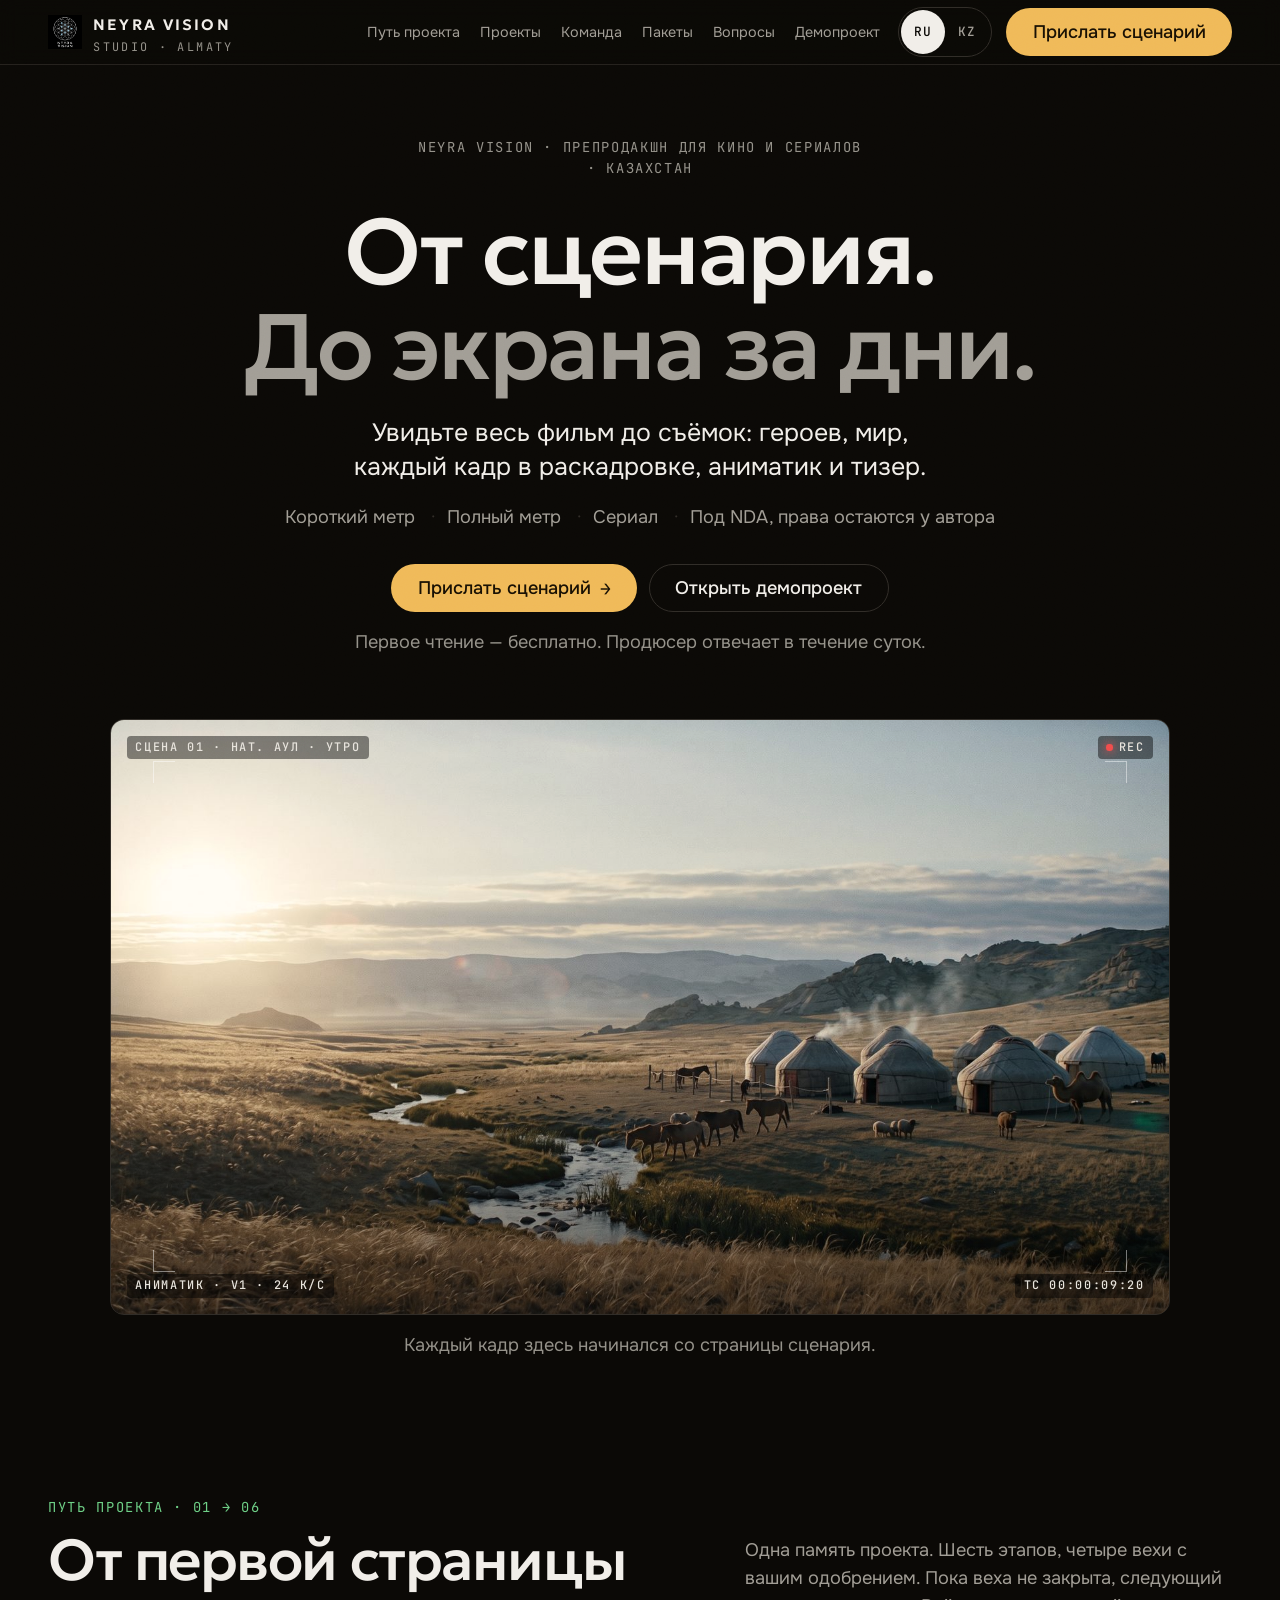
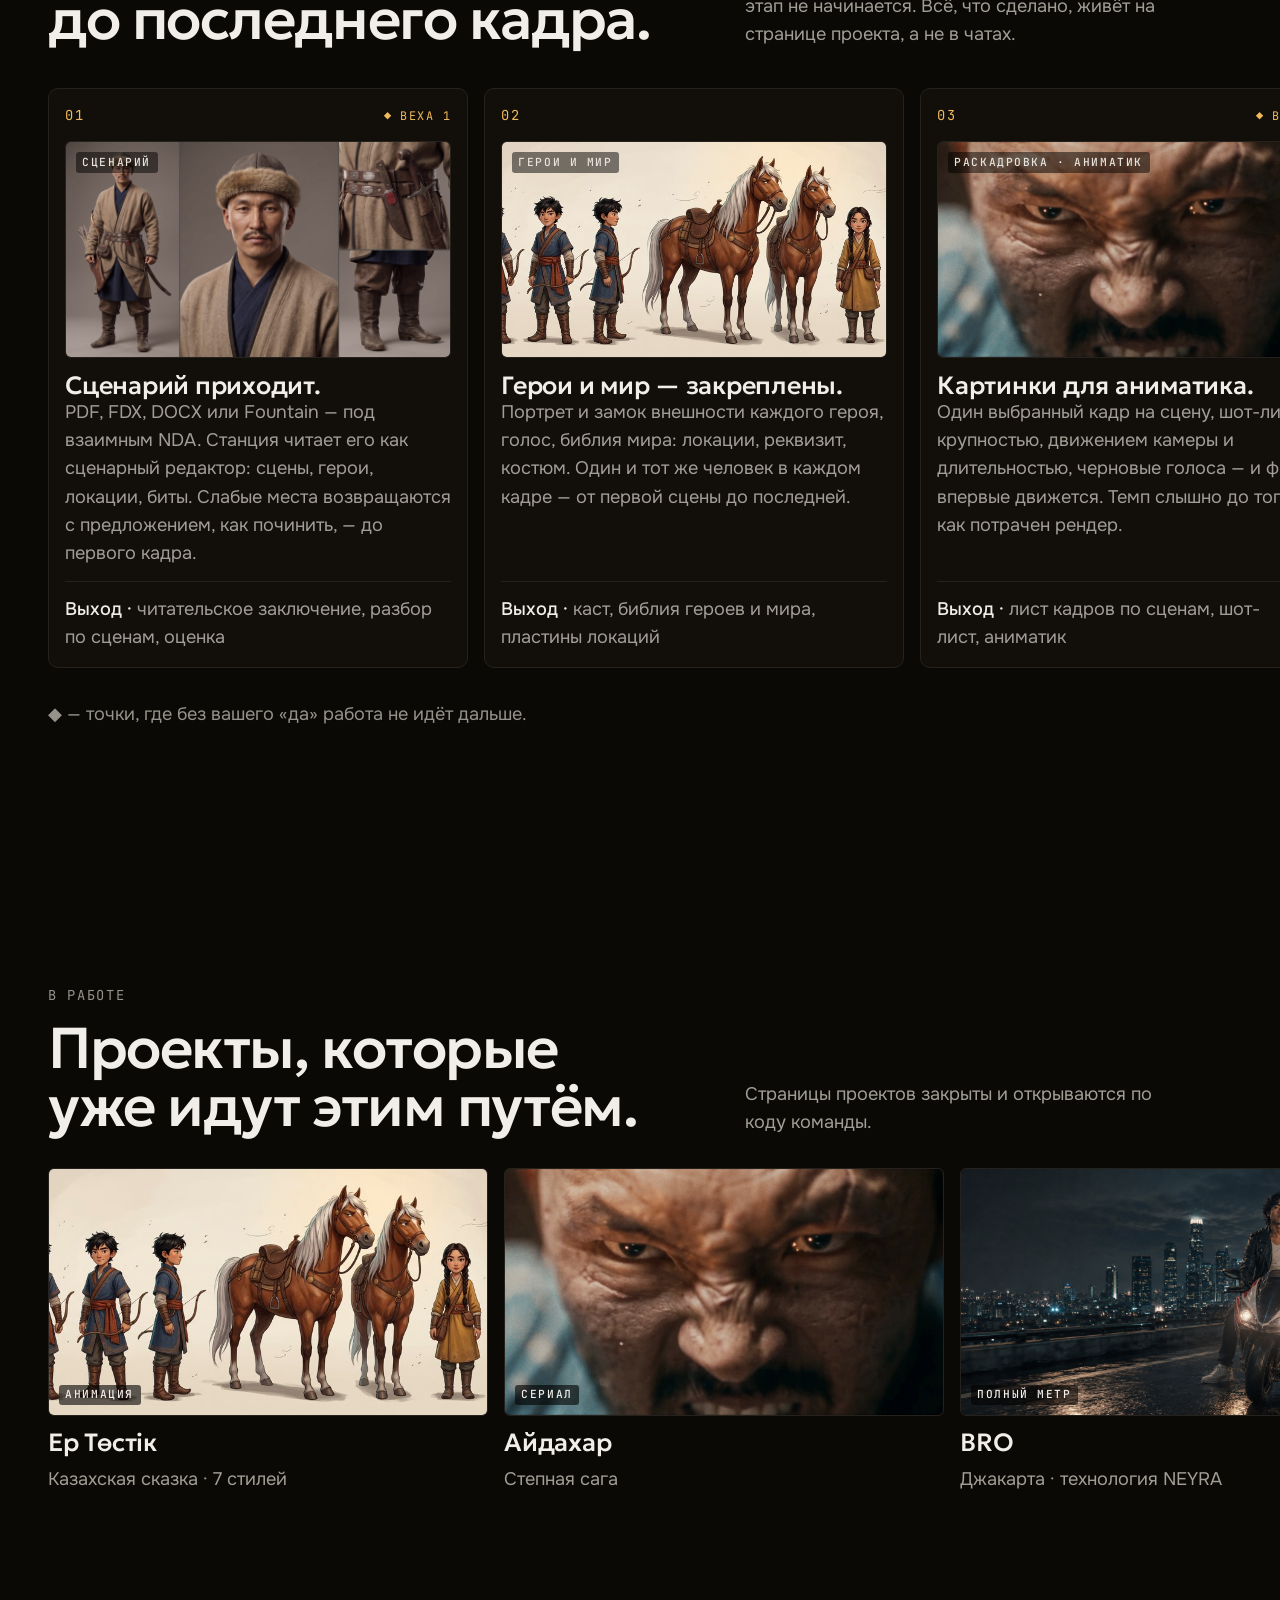
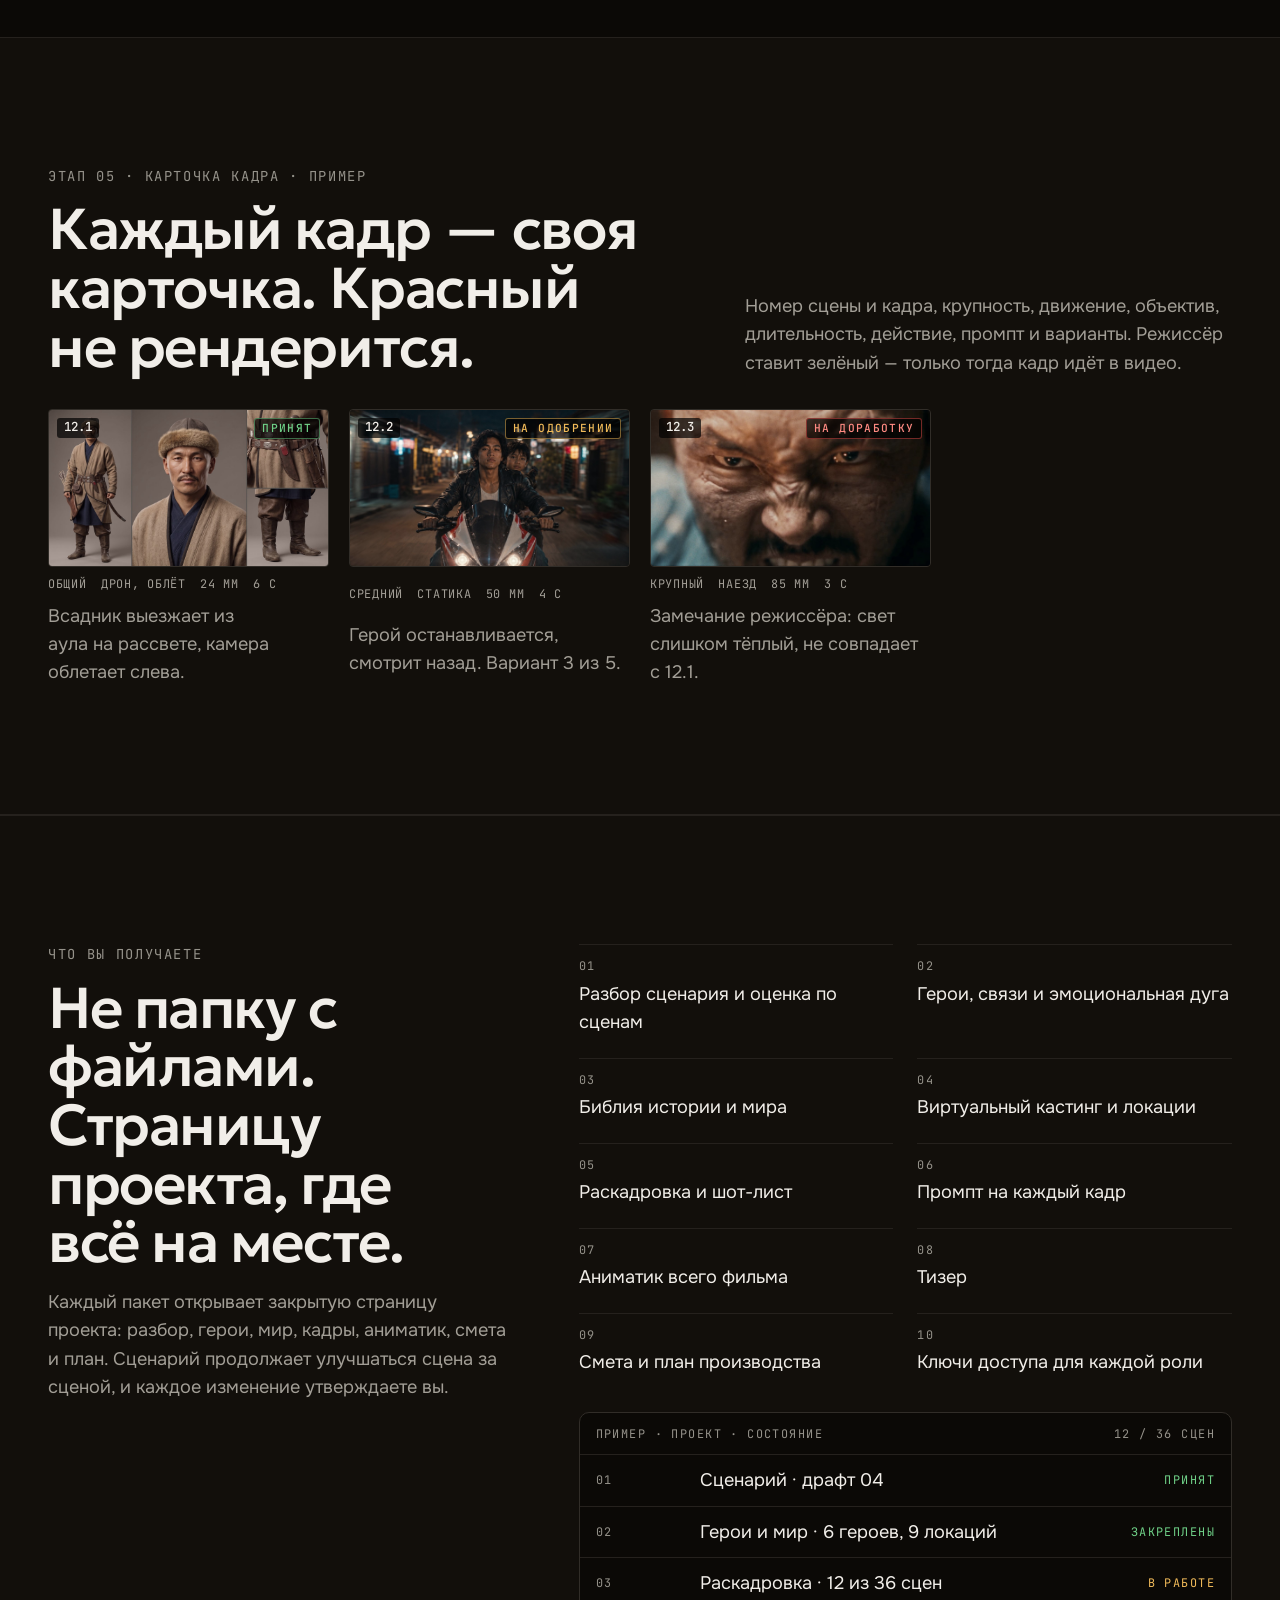
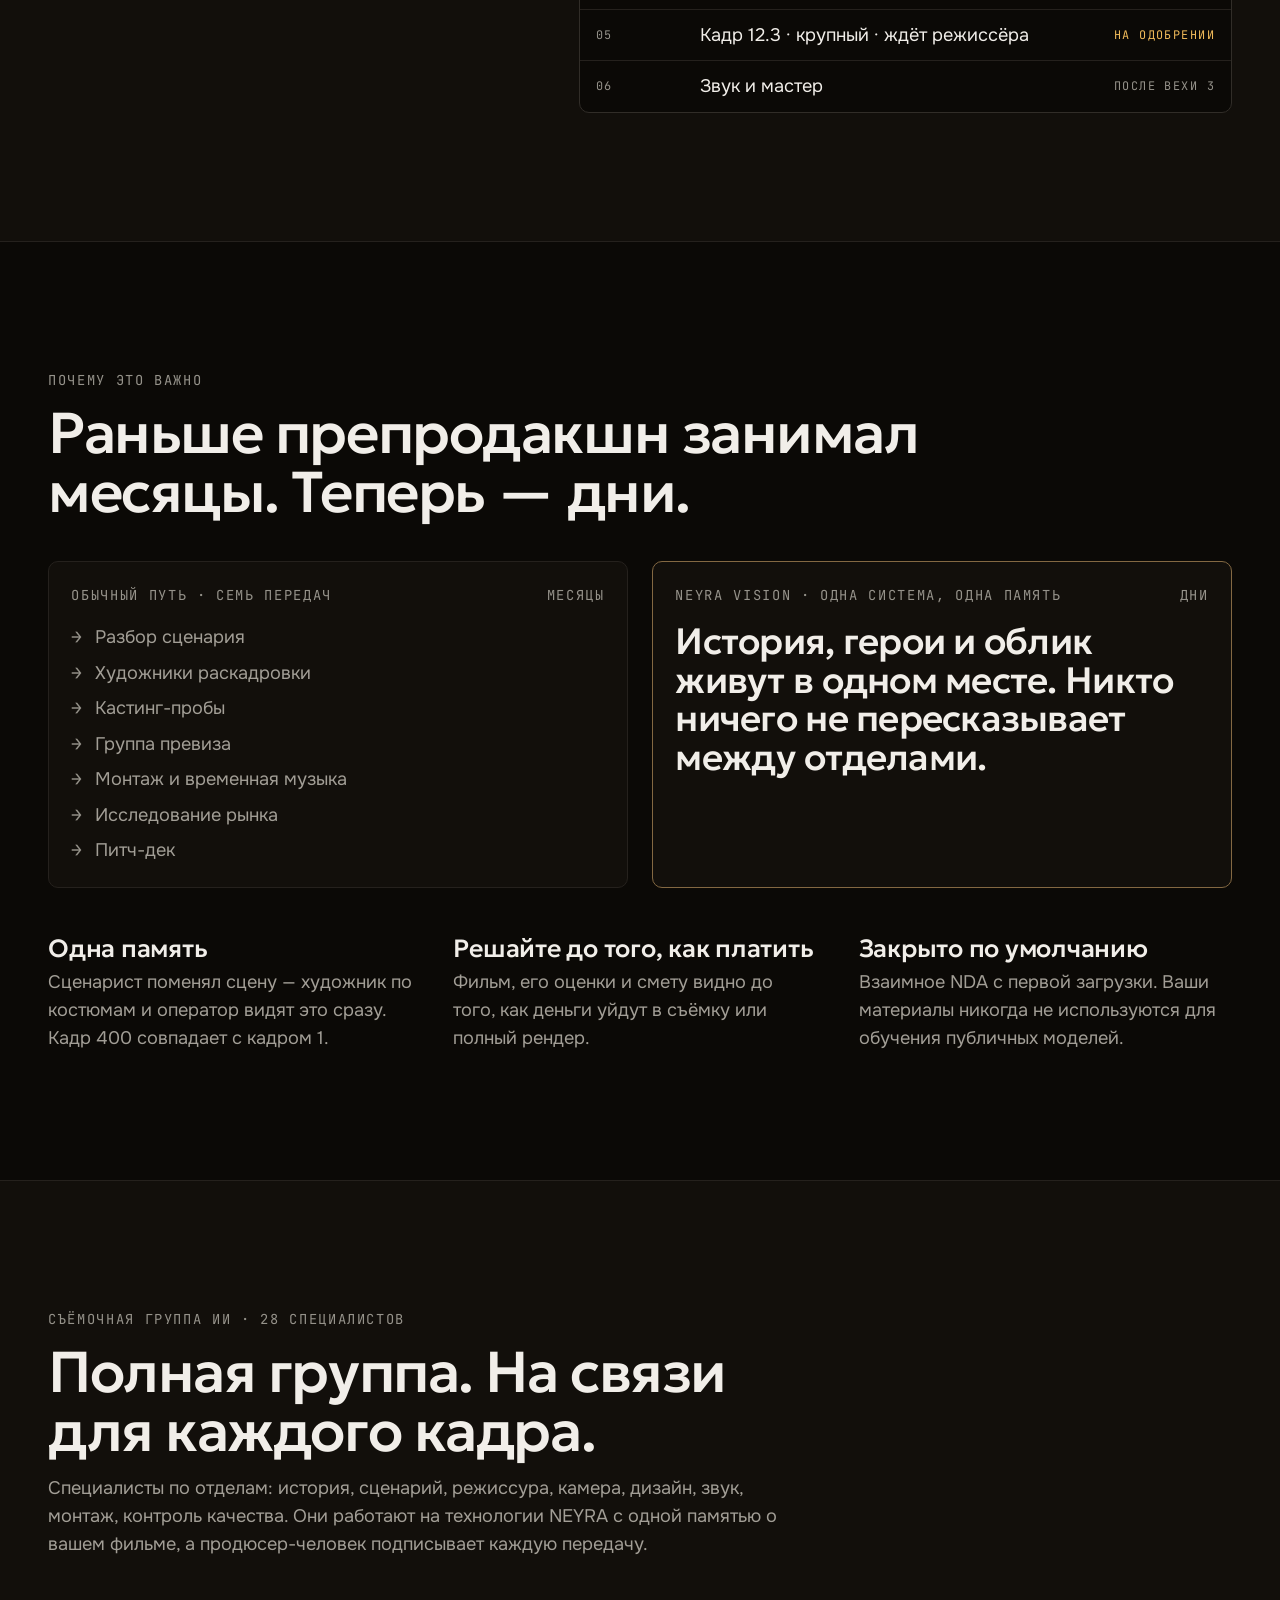
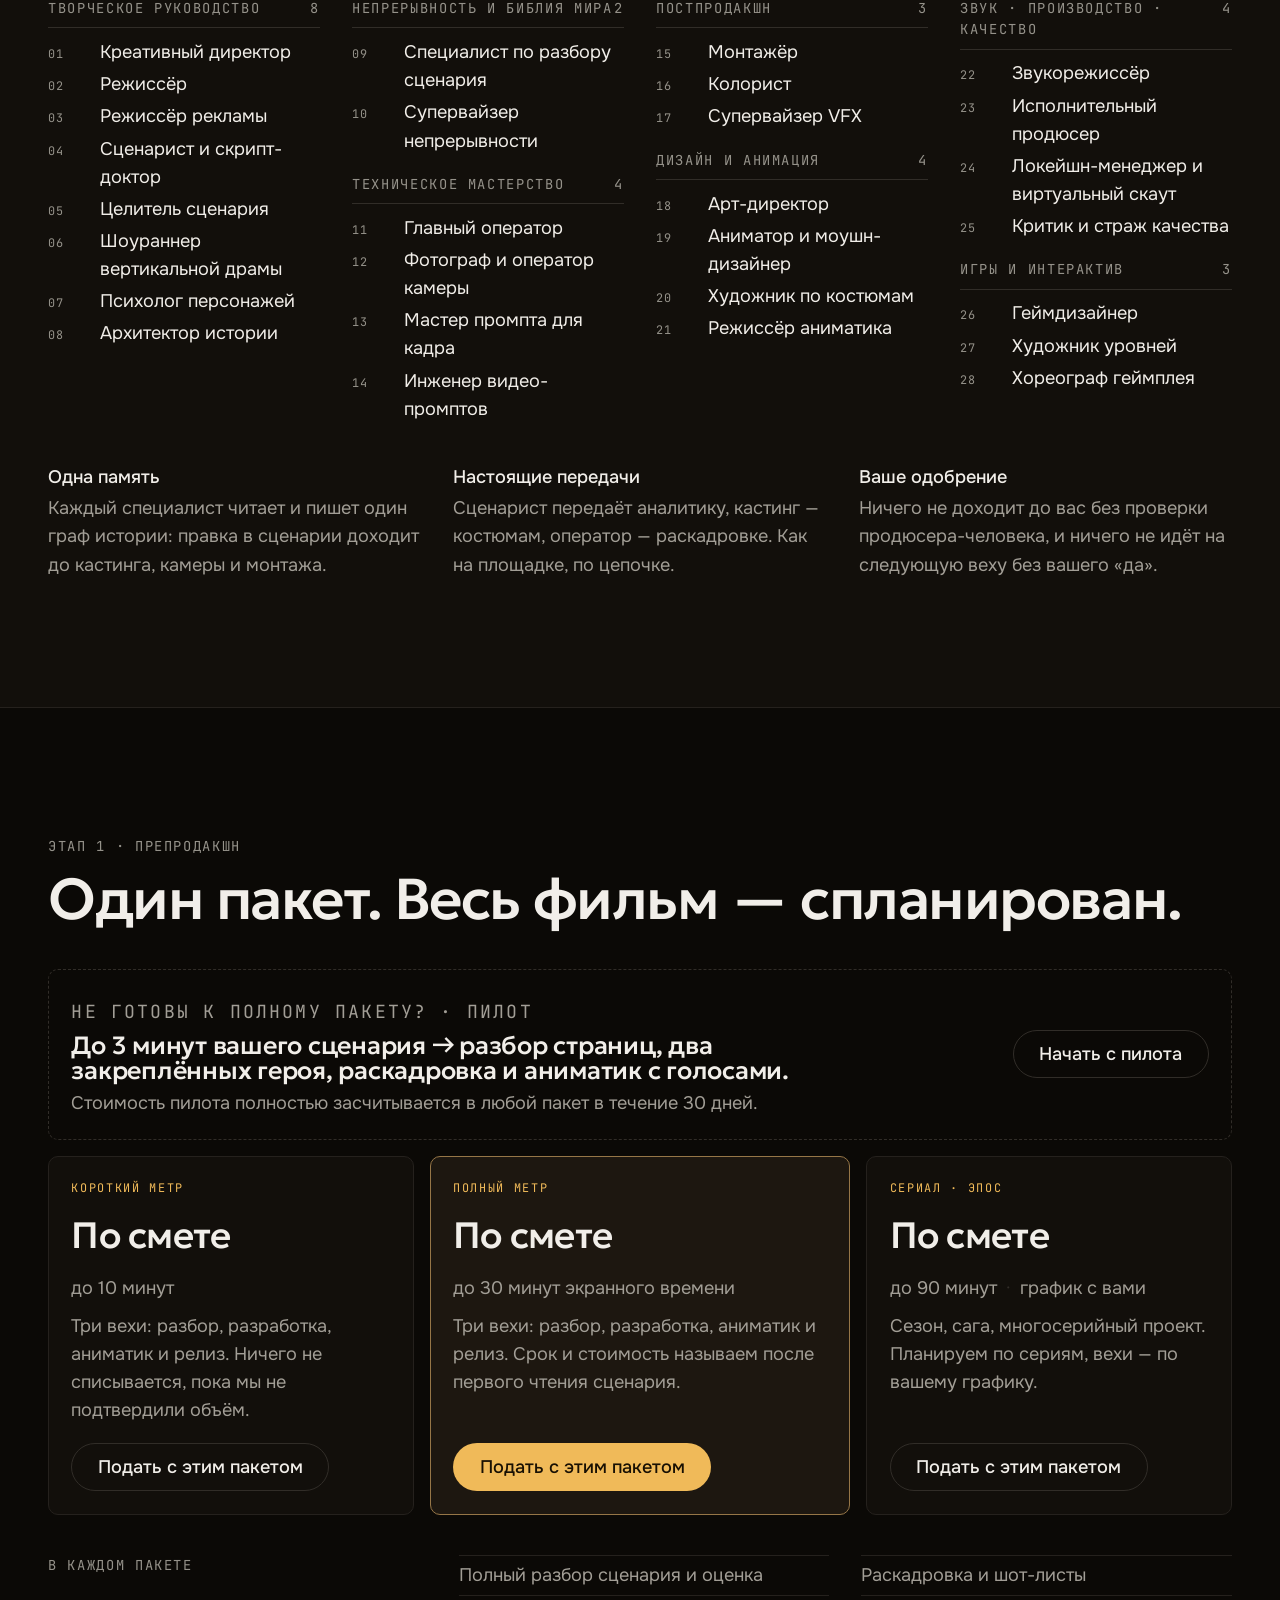
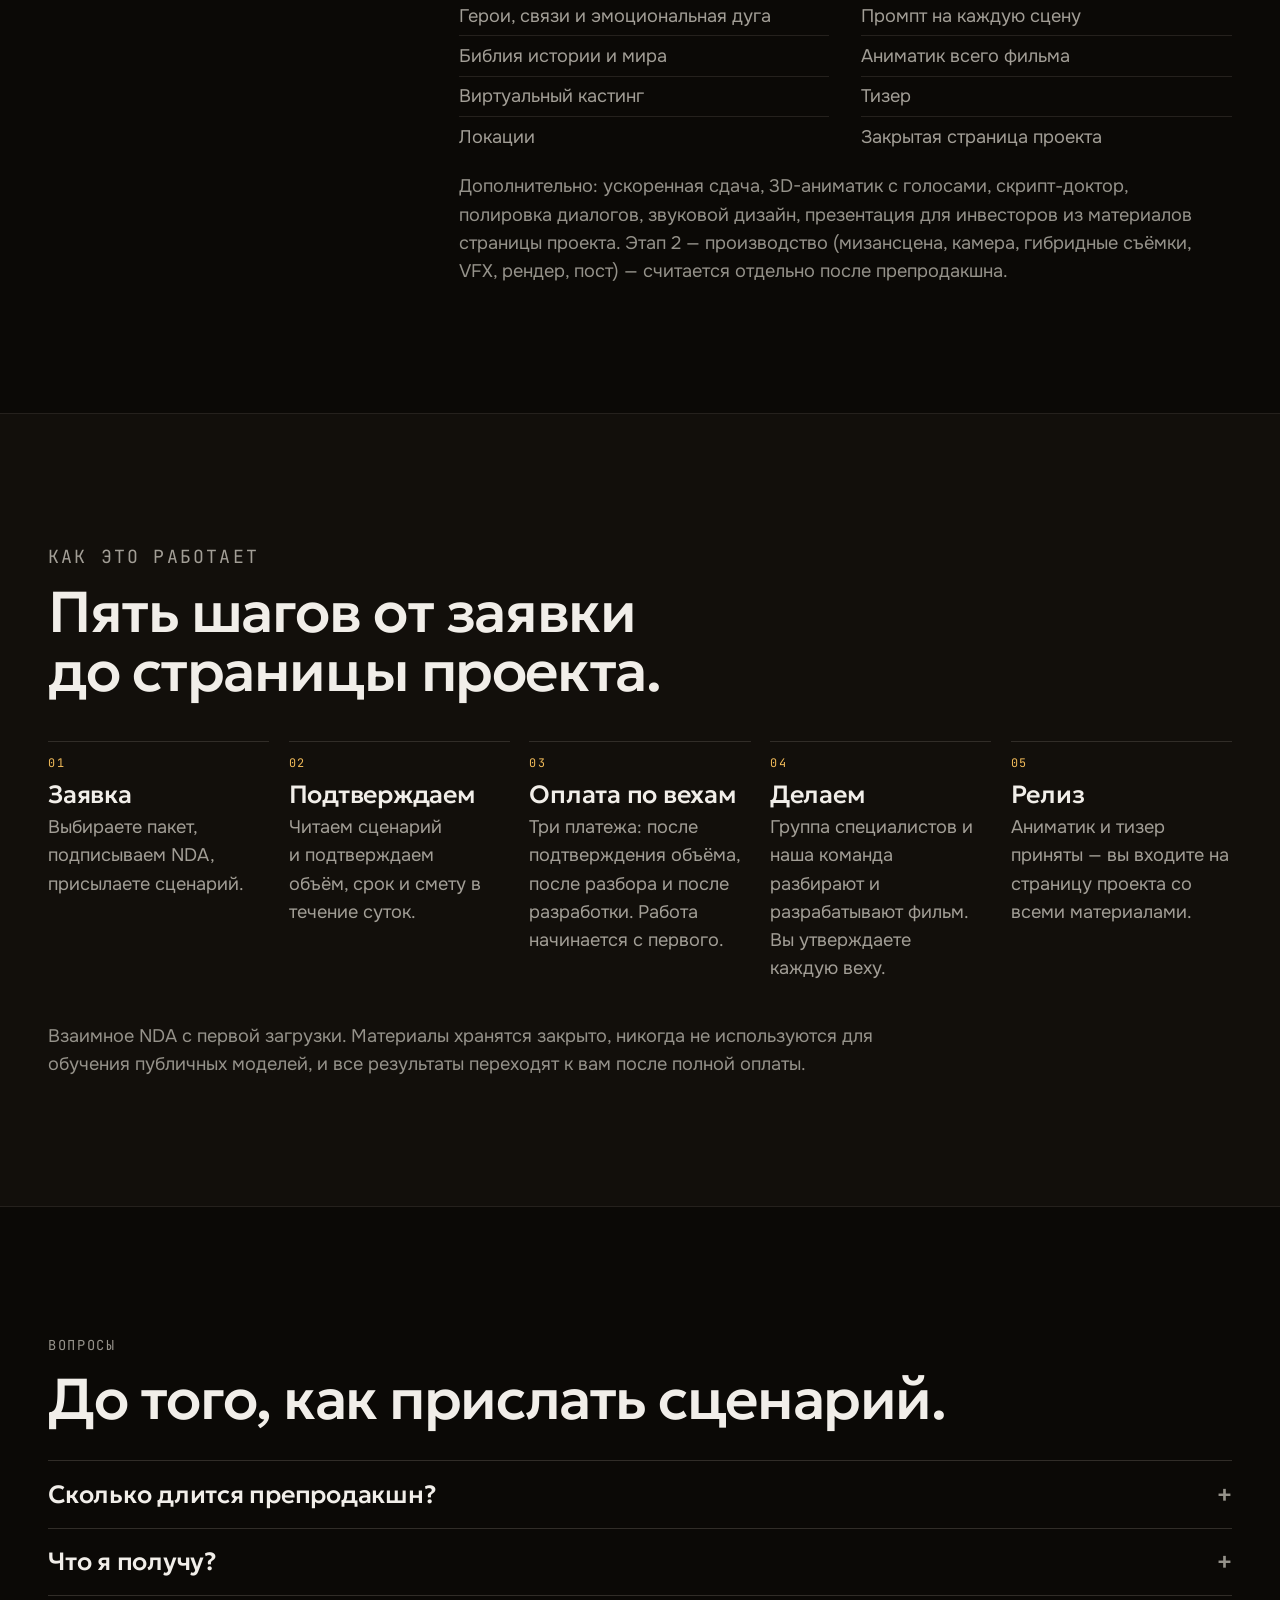
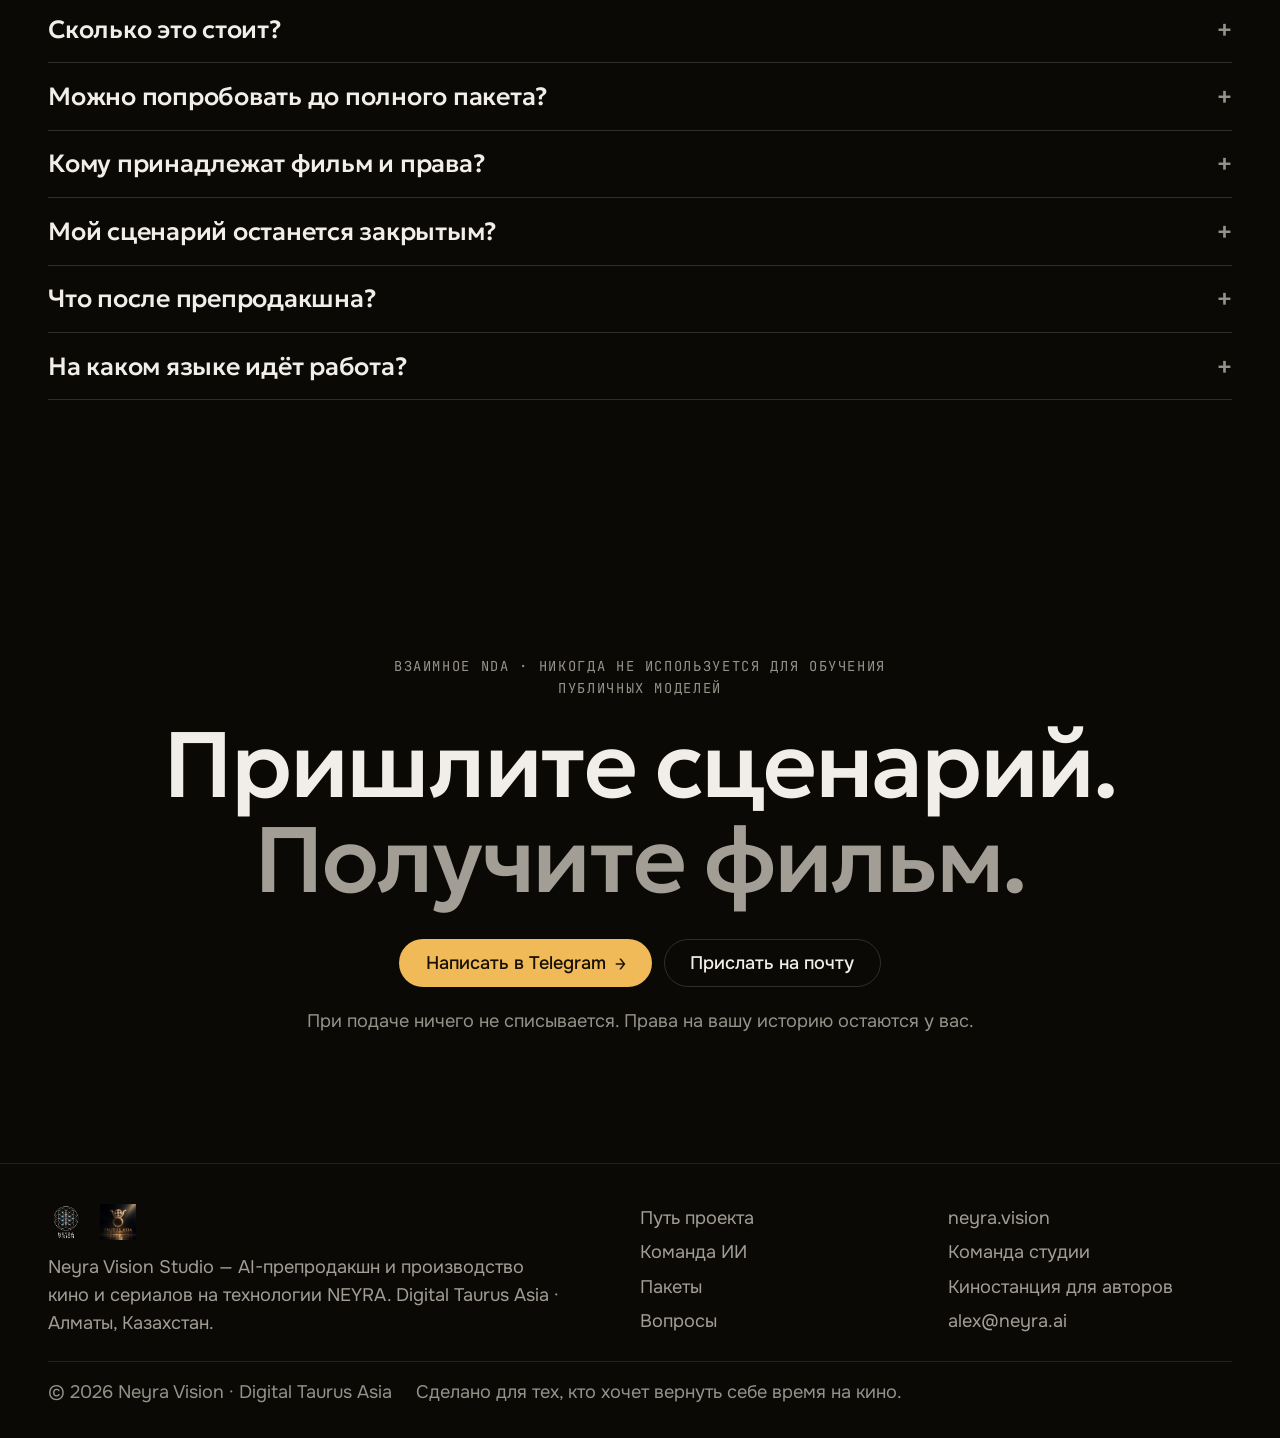
==== index.html @ 9024deea "02: правки по раунду 2 Codex (логотип ./, кегли), разбор «чат проекта → сайт» и дизайн страницы прое" ====
<!DOCTYPE html>
<html lang="ru" data-lang="ru">
<head>
<meta charset="utf-8">
<meta name="viewport" content="width=device-width, initial-scale=1">
<title>Neyra Vision Studio — от сценария до экрана за дни</title>
<meta name="description" content="Препродакшн для кино и сериалов в Казахстане: разбор сценария, герои и мир, раскадровка, аниматик, страница проекта для команды, каждый кадр отдельно. На русском и казахском. Права остаются у автора.">
<meta name="theme-color" content="#121110">
<meta property="og:title" content="Neyra Vision Studio — от сценария до экрана за дни">
<meta property="og:description" content="Увидьте весь фильм до съёмок: герои, мир, каждый кадр, аниматик и тизер. Казахстан · RU / KZ · права у автора.">
<meta property="og:image" content="https://studio.neyra.vision/assets/og.jpg">
<meta property="og:image:width" content="1200">
<meta property="og:image:height" content="630">
<meta property="og:type" content="website">
<link rel="icon" href="assets/favicon-64.png" sizes="64x64">
<link rel="preconnect" href="https://fonts.googleapis.com">
<link rel="preconnect" href="https://fonts.gstatic.com" crossorigin>
<link href="https://fonts.googleapis.com/css2?family=Geologica:wght@300;500;600&family=Onest:wght@400;500;600&family=JetBrains+Mono:wght@400;500&display=swap" rel="stylesheet">
<style>
:root{
  --bg:oklch(0.14 0.008 70);
  --bg-2:oklch(0.17 0.009 70);
  --surface:oklch(0.20 0.010 70);
  --line:oklch(0.30 0.010 70);
  --line-soft:oklch(0.25 0.010 70);
  --text:oklch(0.95 0.008 85);
  --muted:oklch(0.70 0.012 85);
  --dim:oklch(0.66 0.012 85);
  --accent:oklch(0.82 0.13 80);
  --accent-ink:oklch(0.18 0.03 80);
  --ok:oklch(0.78 0.14 150);
  --rec:oklch(0.65 0.20 25);
  --disp:"Geologica","Onest",system-ui,sans-serif;
  --body:"Onest",system-ui,sans-serif;
  --mono:"JetBrains Mono",ui-monospace,Menlo,monospace;
  --step--1:clamp(0.80rem,0.78rem + 0.12vw,0.86rem);
  --step-0:clamp(1.00rem,0.96rem + 0.22vw,1.15rem);
  --step-1:clamp(1.20rem,1.08rem + 0.60vw,1.60rem);
  --step-2:clamp(1.50rem,1.25rem + 1.30vw,2.30rem);
  --step-3:clamp(2.00rem,1.45rem + 2.80vw,3.60rem);
  --step-4:clamp(2.70rem,1.55rem + 5.80vw,5.80rem);
  --gutter:clamp(1rem,4vw,3rem);
  --section:clamp(4.5rem,10vw,9rem);
  --ease-out:cubic-bezier(0.16,1,0.3,1);
  --r:6px;
  color-scheme:dark;
}
*{box-sizing:border-box}
html{scroll-behavior:smooth}
@media (prefers-reduced-motion:reduce){html{scroll-behavior:auto}}
body{margin:0;background:var(--bg);color:var(--text);font:400 var(--step-0)/1.55 var(--body);-webkit-font-smoothing:antialiased;overflow-x:hidden}
::selection{background:var(--accent);color:var(--accent-ink)}
:focus-visible{outline:2px solid var(--accent);outline-offset:3px}
img,video{display:block;max-width:100%}
a{color:inherit}
h1,h2,h3{font-family:var(--disp);font-weight:500;line-height:1.02;letter-spacing:-0.025em;margin:0;text-wrap:balance}
h1{font-size:var(--step-4)}
h2{font-size:var(--step-3)}
h3{font-size:var(--step-1);letter-spacing:-0.01em}
p{margin:0;max-width:62ch;text-wrap:pretty}
.wrap{width:min(100% - 2*var(--gutter),1240px);margin-inline:auto}
section{padding-block:var(--section)}
.caps{font-family:var(--mono);font-size:var(--step--1);letter-spacing:.12em;text-transform:uppercase;color:var(--dim)}
.caps.ok{color:var(--ok)}
.muted{color:var(--muted)}
.num{font-variant-numeric:tabular-nums}
/* language pairs: both in DOM, one visible */
html[data-lang="ru"] .kz{display:none!important}
html[data-lang="kz"] .ru{display:none!important}
.btn{display:inline-flex;align-items:center;gap:.5em;min-height:48px;padding:.75em 1.4em;border-radius:999px;border:1px solid transparent;font:500 var(--step-0)/1 var(--body);text-decoration:none;cursor:pointer;transition:transform .2s var(--ease-out),background-color .2s,border-color .2s}
.btn:active{transform:scale(.97)}
.btn--main{background:var(--accent);color:var(--accent-ink)}
.btn--main:hover{background:oklch(0.88 0.12 82)}
.btn--ghost{background:transparent;color:var(--text);border-color:var(--line)}
.btn--ghost:hover{border-color:var(--muted)}
.btn .arr{font-family:var(--mono)}
/* header */
.top{position:sticky;top:0;z-index:20;backdrop-filter:blur(10px);background:color-mix(in oklch,var(--bg) 78%,transparent);border-bottom:1px solid var(--line-soft)}
.top .wrap{display:flex;align-items:center;justify-content:space-between;gap:1rem;min-height:64px}
.brand{display:flex;align-items:center;gap:.7rem;text-decoration:none}
.brand img{width:34px;height:34px}
.brand b{font:600 .95rem/1 var(--disp);letter-spacing:.14em;text-transform:uppercase}
.brand small{display:block;font:400 .74rem/1 var(--mono);letter-spacing:.2em;color:var(--dim);margin-top:.35em}
.nav{display:flex;align-items:center;gap:.9rem}
.nav a.link{font-size:.9rem;color:var(--muted);text-decoration:none;padding:.4em .2em;white-space:nowrap}
.brand b,.brand small{white-space:nowrap}
@media (max-width:1180px){.nav a.link[href="#voprosy"],.nav a.link[href="#put"]{display:none}}
@media (max-width:980px){.nav a.link{display:none}}
.nav a.link:hover{color:var(--text)}
.lang{display:inline-flex;border:1px solid var(--line);border-radius:999px;padding:2px}
.lang button{appearance:none;background:none;border:0;color:var(--muted);font:500 .8rem/1 var(--mono);letter-spacing:.08em;padding:.5em .85em;border-radius:999px;cursor:pointer;min-height:44px;min-width:44px}
.lang button[aria-pressed="true"]{background:var(--text);color:var(--bg)}
@media (max-width:760px){.nav a.link{display:none}.nav .btn{display:none}.brand small{display:none}.brand b{font-size:.82rem;white-space:nowrap}}
/* hero */
.hero{position:relative;padding-block:clamp(3rem,8vh,6rem) 0;text-align:center}
.hero p,.final p{margin-inline:auto}
.hero .kicker{margin-bottom:1.6rem}
.hero h1 .l2{display:block;color:var(--muted)}
.hero .lead{margin:1.4rem auto 0;font-size:var(--step-1);max-width:34ch;line-height:1.35}
.hero .line{margin:1.2rem auto 0;color:var(--muted);font-size:var(--step-0)}
.hero .line span+span::before{content:"·";margin-inline:.6em;color:var(--line)}
.hero .actions{display:flex;flex-wrap:wrap;justify-content:center;gap:.7rem;margin-top:2rem}
.hero .trust{margin:1rem auto 0;color:var(--dim);font-size:var(--step-0)}
.monitor{position:relative;margin:clamp(2.5rem,7vh,5rem) auto 0;width:min(100%,1060px);aspect-ratio:16/9;border:1px solid var(--line);border-radius:14px;overflow:hidden;background:var(--surface)}
.monitor img{width:100%;height:100%;object-fit:cover;filter:saturate(.9) contrast(1.02)}
.monitor::after{content:"";position:absolute;inset:0;background:linear-gradient(to top,color-mix(in oklch,var(--bg) 55%,transparent),transparent 45%)}
.monitor .tag{position:absolute;z-index:2;font:500 .74rem/1 var(--mono);letter-spacing:.14em;text-transform:uppercase;color:oklch(0.92 0.01 85);padding:.5em .7em;background:rgb(0 0 0/.45);border-radius:4px}
.monitor .tl{left:1rem;top:1rem}.monitor .tr{right:1rem;top:1rem;display:flex;align-items:center;gap:.5em}
.monitor .bl{left:1rem;bottom:1rem}.monitor .br{right:1rem;bottom:1rem}
.monitor .dot{width:.55em;height:.55em;border-radius:50%;background:var(--rec);box-shadow:0 0 8px var(--rec)}
.monitor .corner{position:absolute;z-index:2;width:22px;height:22px;border:1px solid rgb(255 255 255/.45)}
.monitor .c1{left:2.6rem;top:2.6rem;border-right:0;border-bottom:0}.monitor .c2{right:2.6rem;top:2.6rem;border-left:0;border-bottom:0}
.monitor .c3{left:2.6rem;bottom:2.6rem;border-right:0;border-top:0}.monitor .c4{right:2.6rem;bottom:2.6rem;border-left:0;border-top:0}
.hero .under{margin:1rem auto 0;color:var(--dim);font-size:var(--step-0)}
@media (max-width:600px){.monitor{border-radius:8px}.monitor .tag{font-size:.66rem;letter-spacing:.08em}.monitor .corner{display:none}}
/* path (signature) */
.path .head{display:grid;gap:1rem;grid-template-columns:1fr;align-items:end;margin-bottom:2.5rem}
@media (min-width:900px){.path .head{grid-template-columns:7fr 5fr}}
.path .head p{margin-top:.6rem}
.strip{display:grid;grid-auto-flow:column;grid-auto-columns:min(82vw,420px);gap:1rem;overflow-x:auto;scroll-snap-type:x mandatory;padding-bottom:1rem;scrollbar-width:thin;scrollbar-color:var(--line) transparent;width:100vw;margin-inline:calc(50% - 50vw);padding-inline:max(var(--gutter),calc(50vw - 620px));scroll-padding-inline:max(var(--gutter),calc(50vw - 620px))}
.stage{scroll-snap-align:start;display:grid;grid-template-rows:auto auto 1fr auto;gap:.9rem;border:1px solid var(--line-soft);border-radius:10px;padding:1rem;background:var(--bg-2)}
.stage .frame{position:relative;aspect-ratio:16/9;border-radius:6px;overflow:hidden;background:var(--surface);border:1px solid var(--line-soft)}
.stage .frame img{width:100%;height:100%;object-fit:cover;filter:saturate(.85)}
.stage .frame .tc{position:absolute;left:.6rem;top:.6rem;font:500 .7rem/1 var(--mono);letter-spacing:.14em;color:oklch(0.92 0.01 85);background:rgb(0 0 0/.5);padding:.45em .6em;border-radius:3px;text-transform:uppercase}
.stage .n{display:flex;justify-content:space-between;align-items:center}
.stage .n .caps{color:var(--accent)}
.stage h3{font-size:var(--step-1)}
.stage p{font-size:var(--step-0);color:var(--muted)}
.stage .out{border-top:1px solid var(--line-soft);padding-top:.8rem;font-size:var(--step-0);color:var(--muted)}
.stage .out b{font-weight:500;color:var(--text)}
.stage .gate{font-family:var(--mono);font-size:.74rem;letter-spacing:.12em;text-transform:uppercase;color:var(--accent)}
.hint{margin-top:1rem;font-size:var(--step-0);color:var(--dim)}
/* works + boards */
.works__head{display:grid;gap:1rem;grid-template-columns:1fr;align-items:end;margin-bottom:2rem}
@media (min-width:900px){.works__head{grid-template-columns:7fr 5fr}}
.lenta{display:grid;grid-auto-flow:column;grid-auto-columns:min(78vw,440px);gap:1rem;overflow-x:auto;scroll-snap-type:x mandatory;padding-bottom:1rem;scrollbar-width:thin;scrollbar-color:var(--line) transparent;width:100vw;margin-inline:calc(50% - 50vw);padding-inline:max(var(--gutter),calc(50vw - 620px));scroll-padding-inline:max(var(--gutter),calc(50vw - 620px))}
.clip{scroll-snap-align:start;display:grid;gap:.5rem;color:inherit;text-decoration:none}
.clip__frame{position:relative;display:block;aspect-ratio:16/9;background:var(--surface);overflow:hidden;border-radius:6px;border:1px solid var(--line-soft)}
.clip__frame img{width:100%;height:100%;object-fit:cover;transition:transform .6s var(--ease-out);filter:saturate(.9)}
.clip:hover .clip__frame img{transform:scale(1.04)}
.clip__kind{position:absolute;left:.6rem;bottom:.6rem;padding:.4em .6em;background:rgb(0 0 0/.6);font:500 .7rem/1 var(--mono);letter-spacing:.14em;text-transform:uppercase;border-radius:3px}
.clip__title{font:500 var(--step-1)/1.15 var(--disp);letter-spacing:-.01em;margin-top:.3rem}
.clip__sub{font-size:var(--step-0);color:var(--muted)}
.kadr{background:var(--bg-2);border-block:1px solid var(--line-soft)}
.boards{display:grid;grid-template-columns:repeat(auto-fill,minmax(280px,1fr));gap:1.5rem 1.25rem;list-style:none;margin:0;padding:0}
.board{display:grid;gap:.6rem}
.board__frame{position:relative;aspect-ratio:16/9;background:var(--surface);border:1px solid var(--line);border-radius:4px;overflow:hidden}
.board__frame img{width:100%;height:100%;object-fit:cover;display:block;filter:saturate(.85)}
.board__id{position:absolute;left:.5rem;top:.5rem;padding:.3em .55em;background:rgb(0 0 0/.7);font:500 .78rem/1 var(--mono);border-radius:3px}
.board__st{position:absolute;right:.5rem;top:.5rem;padding:.35em .6em;background:rgb(0 0 0/.7);font:500 .7rem/1 var(--mono);letter-spacing:.12em;text-transform:uppercase;border-radius:3px;border:1px solid transparent}
.board__st.g{color:var(--ok);border-color:color-mix(in oklch,var(--ok) 50%,transparent)}
.board__st.y{color:var(--accent);border-color:color-mix(in oklch,var(--accent) 50%,transparent)}
.board__st.r{color:oklch(0.78 0.16 25);border-color:oklch(0.55 0.16 25/.6)}
.board__specs{display:flex;flex-wrap:wrap;gap:.3rem .9rem;font:.74rem var(--mono);color:var(--muted);text-transform:uppercase;letter-spacing:.06em}
.board__action{margin:0;font-size:var(--step-0);color:var(--muted)}
/* receive */
.receive{background:var(--bg-2);border-block:1px solid var(--line-soft)}
.receive .grid{display:grid;gap:2.5rem;grid-template-columns:1fr}
@media (min-width:900px){.receive .grid{grid-template-columns:5fr 7fr;gap:4rem}}
.receive ul{list-style:none;margin:0;padding:0;display:grid;grid-template-columns:repeat(auto-fill,minmax(230px,1fr));gap:.6rem 1.5rem}
.receive li{padding:.75rem 0;border-top:1px solid var(--line-soft);font-size:var(--step-0)}
.receive li .caps{display:block;margin-bottom:.25rem;font-size:.74rem}
.panel{margin-top:1.5rem;border:1px solid var(--line);border-radius:10px;overflow:hidden;background:var(--bg)}
.panel .bar{display:flex;gap:1rem;align-items:center;justify-content:space-between;padding:.7rem 1rem;border-bottom:1px solid var(--line-soft);font-family:var(--mono);font-size:.74rem;letter-spacing:.12em;text-transform:uppercase;color:var(--dim)}
.panel .rows{display:grid;grid-template-columns:1fr}
.panel .row{display:grid;grid-template-columns:5.5rem 1fr auto;gap:1rem;align-items:center;padding:.7rem 1rem;border-bottom:1px solid var(--line-soft);font-size:var(--step-0)}
.panel .row:last-child{border-bottom:0}
.panel .row .k{font-family:var(--mono);font-size:.74rem;letter-spacing:.1em;color:var(--dim)}
.panel .row .s{font-family:var(--mono);font-size:.74rem;letter-spacing:.12em;text-transform:uppercase}
.s.g{color:var(--ok)}.s.y{color:var(--accent)}.s.d{color:var(--dim)}
@media (max-width:480px){.panel .row{grid-template-columns:4.5rem 1fr;gap:.5rem}.panel .row .s{grid-column:2}}
/* why */
.why .cols{display:grid;gap:1rem;grid-template-columns:1fr}
@media (min-width:860px){.why .cols{grid-template-columns:1fr 1fr;gap:1.5rem}}
.why .col{border:1px solid var(--line-soft);border-radius:10px;padding:1.4rem;background:var(--bg-2)}
.why .col.one{border-color:color-mix(in oklch,var(--accent) 45%,var(--line))}
.why .col .caps{display:flex;justify-content:space-between;margin-bottom:1rem}
.why ol{margin:0;padding:0;list-style:none;display:grid;gap:.4rem;font-size:var(--step-0);color:var(--muted)}
.why ol li{display:flex;gap:.8rem;align-items:baseline}
.why ol li::before{content:"→";font-family:var(--mono);color:var(--dim)}
.why .big{font-family:var(--disp);font-size:var(--step-2);font-weight:500;letter-spacing:-.02em;line-height:1.05}
.why .three{display:grid;gap:1.5rem 2rem;grid-template-columns:repeat(auto-fit,minmax(240px,1fr));margin-top:3rem}
.why .three h3{margin-bottom:.4rem}
.why .three p{font-size:var(--step-0);color:var(--muted)}
/* crew */
.crew{background:var(--bg-2);border-block:1px solid var(--line-soft)}
.crew .lead{margin-top:.8rem;color:var(--muted)}
.depts{margin-top:2.5rem;display:grid;gap:1.4rem 2rem;grid-template-columns:repeat(auto-fill,minmax(270px,1fr))}
.dept .caps{display:flex;justify-content:space-between;border-bottom:1px solid var(--line);padding-bottom:.5rem;margin-bottom:.6rem}
.dept ul{list-style:none;margin:0;padding:0;display:grid;gap:.25rem}
.dept li{font-size:var(--step-0);display:flex;gap:.6rem;align-items:baseline}
.dept li i{font:400 .74rem/1 var(--mono);letter-spacing:.1em;color:var(--dim);min-width:3.6em}
.crew .rule{margin-top:2.5rem;display:grid;gap:1.2rem 2rem;grid-template-columns:repeat(auto-fit,minmax(240px,1fr))}
.crew .rule p{font-size:var(--step-0);color:var(--muted)}
.crew .rule b{display:block;color:var(--text);font-weight:500;margin-bottom:.2rem}
/* packages */
.pilot{display:grid;gap:1rem;grid-template-columns:1fr;align-items:center;border:1px dashed var(--line);border-radius:10px;padding:1.4rem;margin:2.5rem 0 1rem}
@media (min-width:860px){.pilot{grid-template-columns:1fr auto}}
.pilot p{color:var(--muted);font-size:var(--step-0);margin-top:.3rem}
.pack{display:grid;gap:1rem;grid-template-columns:1fr}
@media (min-width:860px){.pack{grid-template-columns:1fr 1.15fr 1fr;align-items:stretch}}
.card{border:1px solid var(--line-soft);border-radius:10px;padding:1.4rem;background:var(--bg-2);display:grid;grid-template-rows:auto auto auto 1fr auto;gap:.6rem}
.card.main{border-color:color-mix(in oklch,var(--accent) 55%,var(--line));background:color-mix(in oklch,var(--accent) 6%,var(--bg-2))}
.card .tag{font-family:var(--mono);font-size:.74rem;letter-spacing:.14em;text-transform:uppercase;color:var(--accent)}
.card .price{font-family:var(--disp);font-size:var(--step-2);font-weight:500;letter-spacing:-.02em}
.card .scope{color:var(--muted);font-size:var(--step-0)}
.card .scope span+span::before{content:"·";margin-inline:.5em;color:var(--line)}
.card p{font-size:var(--step-0);color:var(--muted)}
.card .btn{justify-self:start;margin-top:.6rem}
.incl{margin-top:2.5rem;display:grid;gap:1.5rem;grid-template-columns:1fr}
@media (min-width:860px){.incl{grid-template-columns:1fr 2fr}}
.incl ul{list-style:none;margin:0;padding:0;columns:2;column-gap:2rem;font-size:var(--step-0);color:var(--muted)}
.incl li{break-inside:avoid;padding:.35rem 0;border-top:1px solid var(--line-soft)}
@media (max-width:600px){.incl ul{columns:1}}
.incl .add{margin-top:1rem;font-size:var(--step-0);color:var(--dim)}
/* steps */
.steps{background:var(--bg-2);border-block:1px solid var(--line-soft)}
.steps ol{list-style:none;margin:2.5rem 0 0;padding:0;display:grid;gap:1.2rem;grid-template-columns:repeat(auto-fit,minmax(200px,1fr));counter-reset:s}
.steps li{counter-increment:s;border-top:1px solid var(--line);padding-top:1rem}
.steps li::before{content:counter(s,decimal-leading-zero);font:400 .74rem/1 var(--mono);letter-spacing:.14em;color:var(--accent);display:block;margin-bottom:.8rem}
.steps h3{margin-bottom:.35rem}
.steps p{font-size:var(--step-0);color:var(--muted)}
.steps .note{margin-top:2.5rem;font-size:var(--step-0);color:var(--dim);max-width:70ch}
/* faq */
.faq .list{margin-top:2rem;border-top:1px solid var(--line)}
.faq details{border-bottom:1px solid var(--line)}
.faq summary{cursor:pointer;list-style:none;display:flex;justify-content:space-between;gap:1rem;align-items:center;padding:1.1rem 0;font:500 var(--step-1)/1.25 var(--disp);letter-spacing:-.01em}
.faq summary::-webkit-details-marker{display:none}
.faq summary::after{content:"+";font-family:var(--mono);color:var(--dim);transition:transform .2s var(--ease-out)}
.faq details[open] summary::after{transform:rotate(45deg)}
.faq details p{padding:0 0 1.2rem;color:var(--muted);max-width:70ch}
/* final */
.final{text-align:center;position:relative;overflow:hidden}
.final h2{font-size:var(--step-4)}
.final h2 .l2{display:block;color:var(--muted)}
.final .actions{display:flex;flex-wrap:wrap;justify-content:center;gap:.7rem;margin-top:2rem}
.final .trust{margin:1.2rem auto 0;color:var(--dim);font-size:var(--step-0)}
/* footer */
footer{border-top:1px solid var(--line-soft);padding:2.5rem 0 calc(2rem + env(safe-area-inset-bottom));font-size:var(--step-0);color:var(--muted)}
footer .wrap{display:grid;gap:1.5rem;grid-template-columns:1fr}
@media (min-width:760px){footer .wrap{grid-template-columns:2fr 1fr 1fr}}
footer .logos{display:flex;gap:1rem;align-items:center;margin-bottom:.8rem}
footer .logos img{height:36px;width:auto;opacity:.9}
footer ul{list-style:none;margin:0;padding:0;display:grid;gap:.3rem}
footer a{text-decoration:none;color:var(--muted)}
footer a:hover{color:var(--text)}
footer .legal{grid-column:1/-1;border-top:1px solid var(--line-soft);padding-top:1rem;font-size:var(--step-0);color:var(--dim);display:flex;flex-wrap:wrap;gap:.5rem 1.5rem}
/* mobile sticky cta */
.sticky{position:fixed;left:0;right:0;bottom:0;z-index:30;padding:.6rem var(--gutter) calc(.6rem + env(safe-area-inset-bottom));background:color-mix(in oklch,var(--bg) 85%,transparent);backdrop-filter:blur(10px);border-top:1px solid var(--line-soft);display:none}
.sticky .btn{width:100%;justify-content:center}
@media (max-width:760px){.sticky{display:block}body{padding-bottom:84px}}
/* reveal */
.js [data-reveal]{opacity:0;transform:translateY(22px);transition:opacity .8s var(--ease-out),transform .8s var(--ease-out)}
.js [data-reveal].in{opacity:1;transform:none}
@media (prefers-reduced-motion:reduce){.js [data-reveal]{opacity:1;transform:none;transition:none}*,*::before,*::after{transition:none!important;animation:none!important}.clip:hover .clip__frame img{transform:none}.btn:active{transform:none}.faq details[open] summary::after{transform:none}}
.grain::after{content:"";position:fixed;inset:0;pointer-events:none;z-index:99;opacity:.045;background-image:url("data:image/svg+xml;utf8,<svg xmlns='http://www.w3.org/2000/svg' width='200' height='200'><filter id='n'><feTurbulence type='fractalNoise' baseFrequency='.9' numOctaves='2' stitchTiles='stitch'/></filter><rect width='100%' height='100%' filter='url(%23n)'/></svg>");mix-blend-mode:overlay}
</style>
</head>
<body class="grain">

<header class="top">
  <div class="wrap">
    <a class="brand" href="./" aria-label="Neyra Vision Studio">
      <img src="assets/logo-nv-512.png" width="34" height="34" alt="">
      <span><b>Neyra Vision</b><small>STUDIO · ALMATY</small></span>
    </a>
    <nav class="nav" aria-label="Разделы">
      <a class="link" href="#put"><span class="ru">Путь проекта</span><span class="kz">Жоба жолы</span></a>
      <a class="link" href="#proekty"><span class="ru">Проекты</span><span class="kz">Жобалар</span></a>
      <a class="link" href="#komanda"><span class="ru">Команда</span><span class="kz">Топ</span></a>
      <a class="link" href="#pakety"><span class="ru">Пакеты</span><span class="kz">Пакеттер</span></a>
      <a class="link" href="#voprosy"><span class="ru">Вопросы</span><span class="kz">Сұрақтар</span></a>
      <a class="link" href="studio/#/studio/overview"><span class="ru">Демопроект</span><span class="kz">Деможоба</span></a>
      <div class="lang" role="group" aria-label="Язык / Тіл">
        <button type="button" data-set="ru" aria-pressed="true">RU</button>
        <button type="button" data-set="kz" aria-pressed="false">KZ</button>
      </div>
      <a class="btn btn--main" href="https://t.me/mis_ter_bro"><span class="ru">Прислать сценарий</span><span class="kz">Сценарий жіберу</span></a>
    </nav>
  </div>
</header>

<main>

<section class="hero">
  <div class="wrap">
    <p class="caps kicker"><span class="ru">Neyra Vision · Препродакшн для кино и сериалов · Казахстан</span><span class="kz">Neyra Vision · Кино мен сериалдарға препродакшн · Қазақстан</span></p>
    <h1>
      <span class="ru">От сценария.<span class="l2">До экрана за дни.</span></span>
      <span class="kz">Сценарийден.<span class="l2">Экранға — бірнеше күнде.</span></span>
    </h1>
    <p class="lead">
      <span class="ru">Увидьте весь фильм до съёмок: героев, мир, каждый кадр в раскадровке, аниматик и&nbsp;тизер.</span>
      <span class="kz">Фильмді түсірілімге дейін толық көріңіз: кейіпкерлер, әлем, раскадровкадағы әр кадр, аниматик және&nbsp;тизер.</span>
    </p>
    <p class="line">
      <span class="ru">Короткий метр</span><span class="kz">Қысқа метраж</span>
      <span class="ru">Полный метр</span><span class="kz">Толық метраж</span>
      <span class="ru">Сериал</span><span class="kz">Сериал</span>
      <span class="ru">Под NDA, права остаются у&nbsp;автора</span><span class="kz">NDA бойынша, құқықтар авторда қалады</span>
    </p>
    <div class="actions">
      <a class="btn btn--main" href="https://t.me/mis_ter_bro"><span class="ru">Прислать сценарий</span><span class="kz">Сценарий жіберу</span> <span class="arr">→</span></a>
      <a class="btn btn--ghost" href="studio/#/studio/overview"><span class="ru">Открыть демопроект</span><span class="kz">Деможобаны ашу</span></a>
    </div>
    <p class="trust"><span class="ru">Первое чтение — бесплатно. Продюсер отвечает в течение суток.</span><span class="kz">Алғашқы оқу — тегін. Продюсер бір тәулік ішінде жауап береді.</span></p>

    <figure class="monitor" aria-label="Кадр из аниматика">
      <img src="assets/kadr-aul-leto.jpg" width="1600" height="893" alt="Кадр: казахский аул летом, золотой свет" fetchpriority="high">
      <span class="tag tl"><span class="ru">Сцена 01 · Нат. Аул · Утро</span><span class="kz">Сахна 01 · Сырт. Ауыл · Таң</span></span>
      <span class="tag tr"><span class="dot" aria-hidden="true"></span>REC</span>
      <span class="tag bl"><span class="ru">Аниматик · V1 · 24 к/с</span><span class="kz">Аниматик · V1 · 24 к/с</span></span>
      <span class="tag br num">TC 00:00:09:20</span>
      <span class="corner c1"></span><span class="corner c2"></span><span class="corner c3"></span><span class="corner c4"></span>
    </figure>
    <p class="under"><span class="ru">Каждый кадр здесь начинался со страницы сценария.</span><span class="kz">Мұндағы әр кадр сценарий бетінен басталды.</span></p>
  </div>
</section>

<section class="path" id="put">
  <div class="wrap">
    <div class="head">
      <div>
        <p class="caps ok"><span class="ru">Путь проекта · 01 → 06</span><span class="kz">Жоба жолы · 01 → 06</span></p>
        <h2 style="margin-top:.8rem"><span class="ru">От первой страницы до последнего кадра.</span><span class="kz">Бірінші беттен соңғы кадрға дейін.</span></h2>
      </div>
      <p class="muted"><span class="ru">Одна память проекта. Шесть этапов, четыре вехи с вашим одобрением. Пока веха не закрыта, следующий этап не начинается. Всё, что сделано, живёт на странице проекта, а не в чатах.</span><span class="kz">Жобаның бір жады. Алты кезең, сіз бекітетін төрт меже. Меже жабылмайынша келесі кезең басталмайды. Жасалғанның бәрі чатта емес, жоба бетінде сақталады.</span></p>
    </div>

    <div class="strip" role="list">
      <article class="stage" role="listitem">
        <div class="n"><span class="caps">01</span><span class="gate">◆ <span class="ru">Веха 1</span><span class="kz">Меже 1</span></span></div>
        <div class="frame"><img src="assets/kadr-kebek.jpg" width="1600" height="893" alt="" loading="lazy"><span class="tc"><span class="ru">Сценарий</span><span class="kz">Сценарий</span></span></div>
        <div>
          <h3><span class="ru">Сценарий приходит.</span><span class="kz">Сценарий келеді.</span></h3>
          <p><span class="ru">PDF, FDX, DOCX или Fountain — под взаимным NDA. Станция читает его как сценарный редактор: сцены, герои, локации, биты. Слабые места возвращаются с предложением, как починить, — до первого кадра.</span><span class="kz">PDF, FDX, DOCX немесе Fountain — өзара NDA бойынша. Станция оны сценарий редакторындай оқиды: сахналар, кейіпкерлер, локациялар, биттер. Әлсіз тұстар бірінші кадрға дейін түзету ұсынысымен қайтады.</span></p>
        </div>
        <p class="out"><b><span class="ru">Выход ·</span><span class="kz">Нәтиже ·</span></b> <span class="ru">читательское заключение, разбор по сценам, оценка</span><span class="kz">оқырман қорытындысы, сахналар бойынша талдау, бағалау</span></p>
      </article>

      <article class="stage" role="listitem">
        <div class="n"><span class="caps">02</span><span class="gate"></span></div>
        <div class="frame"><img src="assets/kadr-tostik-geroi.jpg" width="960" height="407" alt="" loading="lazy"><span class="tc"><span class="ru">Герои и мир</span><span class="kz">Кейіпкерлер мен әлем</span></span></div>
        <div>
          <h3><span class="ru">Герои и мир — закреплены.</span><span class="kz">Кейіпкерлер мен әлем — бекітілді.</span></h3>
          <p><span class="ru">Портрет и замок внешности каждого героя, голос, библия мира: локации, реквизит, костюм. Один и тот же человек в каждом кадре — от первой сцены до последней.</span><span class="kz">Әр кейіпкердің портреті мен сырт келбет құлпы, дауысы, әлем библиясы: локациялар, реквизит, костюм. Бірінші сахнадан соңғысына дейін — сол бір адам.</span></p>
        </div>
        <p class="out"><b><span class="ru">Выход ·</span><span class="kz">Нәтиже ·</span></b> <span class="ru">каст, библия героев и мира, пластины локаций</span><span class="kz">каст, кейіпкерлер мен әлем библиясы, локация пластиналары</span></p>
      </article>

      <article class="stage" role="listitem">
        <div class="n"><span class="caps">03</span><span class="gate">◆ <span class="ru">Веха 2</span><span class="kz">Меже 2</span></span></div>
        <div class="frame"><img src="assets/kadr-aidahar-1.jpg" width="1600" height="690" alt="" loading="lazy"><span class="tc"><span class="ru">Раскадровка · аниматик</span><span class="kz">Раскадровка · аниматик</span></span></div>
        <div>
          <h3><span class="ru">Картинки для аниматика.</span><span class="kz">Аниматикке арналған кадрлар.</span></h3>
          <p><span class="ru">Один выбранный кадр на сцену, шот-лист с крупностью, движением камеры и длительностью, черновые голоса — и фильм впервые движется. Темп слышно до того, как потрачен рендер.</span><span class="kz">Әр сахнаға таңдалған бір кадр, ірілігі, камера қозғалысы мен ұзақтығы көрсетілген шот-лист, қаралама дауыстар — фильм алғаш рет қозғалады. Рендерге дейін темп естіледі.</span></p>
        </div>
        <p class="out"><b><span class="ru">Выход ·</span><span class="kz">Нәтиже ·</span></b> <span class="ru">лист кадров по сценам, шот-лист, аниматик</span><span class="kz">сахналар бойынша кадр парағы, шот-лист, аниматик</span></p>
      </article>

      <article class="stage" role="listitem">
        <div class="n"><span class="caps">04</span><span class="gate"></span></div>
        <div class="frame"><img src="assets/reel-14.jpg" width="1280" height="720" alt="" loading="lazy"><span class="tc"><span class="ru">Страница проекта</span><span class="kz">Жоба беті</span></span></div>
        <div>
          <h3><span class="ru">Страница проекта для команды.</span><span class="kz">Топқа арналған жоба беті.</span></h3>
          <p><span class="ru">Закрытая страница по ключу: продюсер видит смету и план, режиссёр — кадры и замечания, сценарист — драфты, оператор — камеру. Каждый работает в своём разделе, все видят одно состояние.</span><span class="kz">Кілтпен ашылатын жабық бет: продюсер сметаны мен жоспарды, режиссёр кадрлар мен ескертулерді, сценарист драфттарды, оператор камераны көреді. Әркім өз бөлімінде жұмыс істейді, бәрі бір күйді көреді.</span></p>
        </div>
        <p class="out"><b><span class="ru">Выход ·</span><span class="kz">Нәтиже ·</span></b> <span class="ru">страница проекта с разделами и ключами ролей · </span><span class="kz">бөлімдері мен рөл кілттері бар жоба беті · </span><a href="studio/#/studio/overview"><span class="ru">открыть демопроект →</span><span class="kz">деможобаны ашу →</span></a></p>
      </article>

      <article class="stage" role="listitem">
        <div class="n"><span class="caps">05</span><span class="gate">◆ <span class="ru">Веха 3</span><span class="kz">Меже 3</span></span></div>
        <div class="frame"><img src="assets/bro-jakarta.jpg" width="1280" height="720" alt="" loading="lazy"><span class="tc"><span class="ru">Кадр 12.3 · Крупный</span><span class="kz">Кадр 12.3 · Ірі план</span></span></div>
        <div>
          <h3><span class="ru">Каждый кадр — отдельно.</span><span class="kz">Әр кадр — жеке.</span></h3>
          <p><span class="ru">Карточка кадра: объектив, высота, движение, свет, промпт, варианты. Красный кадр не идёт в рендер, пока режиссёр не сделал его зелёным. Сложные мизансцены ставим в 3D до генерации.</span><span class="kz">Кадр карточкасы: объектив, биіктік, қозғалыс, жарық, промпт, нұсқалар. Қызыл кадр режиссёр оны жасылға айналдырмайынша рендерге кетпейді. Күрделі мизансценаларды генерацияға дейін 3D-да қоямыз.</span></p>
        </div>
        <p class="out"><b><span class="ru">Выход ·</span><span class="kz">Нәтиже ·</span></b> <span class="ru">принятые кадры и клипы 16:9, промпт на каждый</span><span class="kz">қабылданған 16:9 кадрлар мен клиптер, әрқайсысына промпт</span></p>
      </article>

      <article class="stage" role="listitem">
        <div class="n"><span class="caps">06</span><span class="gate">◆ <span class="ru">Веха 4</span><span class="kz">Меже 4</span></span></div>
        <div class="frame"><img src="assets/bro-still.jpg" width="1280" height="720" alt="" loading="lazy"><span class="tc"><span class="ru">Мастер · 4K</span><span class="kz">Мастер · 4K</span></span></div>
        <div>
          <h3><span class="ru">Звук, монтаж, мастер.</span><span class="kz">Дыбыс, монтаж, мастер.</span></h3>
          <p><span class="ru">Голоса героев, музыка по эмоциональной дуге, шумы и атмосфера, монтаж и цвет. Тизер — сразу, мастер для кино, стриминга и соцсетей — когда утверждён финальный монтаж.</span><span class="kz">Кейіпкерлердің дауысы, эмоциялық доғаға сай музыка, шу мен атмосфера, монтаж бен түс. Тизер — бірден, кино, стриминг пен әлеуметтік желіге арналған мастер — соңғы монтаж бекітілгенде.</span></p>
        </div>
        <p class="out"><b><span class="ru">Выход ·</span><span class="kz">Нәтиже ·</span></b> <span class="ru">тизер, финальный микс, мастер</span><span class="kz">тизер, соңғы микс, мастер</span></p>
      </article>
    </div>
    <p class="hint"><span class="ru">◆ — точки, где без вашего «да» работа не идёт дальше.</span><span class="kz">◆ — сіздің «иә» дегеніңізсіз жұмыс әрі қарай жүрмейтін нүктелер.</span></p>
  </div>
</section>

<section class="works" id="proekty">
  <div class="wrap">
    <div class="works__head">
      <div>
        <p class="caps"><span class="ru">В работе</span><span class="kz">Жұмыста</span></p>
        <h2 style="margin-top:.8rem"><span class="ru">Проекты, которые уже идут этим путём.</span><span class="kz">Осы жолмен жүріп жатқан жобалар.</span></h2>
      </div>
      <p class="muted"><span class="ru">Страницы проектов закрыты и открываются по коду команды.</span><span class="kz">Жоба беттері жабық, топ кодымен ашылады.</span></p>
    </div>
    <div class="lenta">
      <a class="clip" href="https://neyra.vision/er-tostik/"><span class="clip__frame"><img src="assets/kadr-tostik-geroi.jpg" width="960" height="407" alt="Ер Төстік — герои" loading="lazy"><span class="clip__kind"><span class="ru">Анимация</span><span class="kz">Анимация</span></span></span><span class="clip__title">Ер Төстік</span><span class="clip__sub"><span class="ru">Казахская сказка · 7 стилей</span><span class="kz">Қазақ ертегісі · 7 стиль</span></span></a>
      <a class="clip" href="https://neyra.vision/aidahar/"><span class="clip__frame"><img src="assets/kadr-aidahar-1.jpg" width="1600" height="690" alt="Айдахар — кадр" loading="lazy"><span class="clip__kind"><span class="ru">Сериал</span><span class="kz">Сериал</span></span></span><span class="clip__title">Айдахар</span><span class="clip__sub"><span class="ru">Степная сага</span><span class="kz">Дала дастаны</span></span></a>
      <a class="clip" href="https://neyra.vision/"><span class="clip__frame"><img src="assets/bro-still.jpg" width="1280" height="720" alt="BRO — кадр" loading="lazy"><span class="clip__kind"><span class="ru">Полный метр</span><span class="kz">Толық метраж</span></span></span><span class="clip__title">BRO</span><span class="clip__sub"><span class="ru">Джакарта · технология NEYRA</span><span class="kz">Джакарта · NEYRA технологиясы</span></span></a>
      <a class="clip" href="https://colibristudio.ai/baby-sharp/"><span class="clip__frame"><img src="assets/baby-sharp-still.jpg" width="1280" height="548" alt="BABY SHARP — кадр" loading="lazy"><span class="clip__kind"><span class="ru">Сериал</span><span class="kz">Сериал</span></span></span><span class="clip__title">BABY SHARP</span><span class="clip__sub"><span class="ru">Ара Аруш</span><span class="kz">Ара Аруш</span></span></a>
    </div>
  </div>
</section>

<section class="kadr" id="kadr">
  <div class="wrap">
    <div class="works__head">
      <div>
        <p class="caps"><span class="ru">Этап 05 · карточка кадра · пример</span><span class="kz">05-кезең · кадр карточкасы · мысал</span></p>
        <h2 style="margin-top:.8rem"><span class="ru">Каждый кадр — своя карточка. Красный не рендерится.</span><span class="kz">Әр кадрдың өз карточкасы. Қызыл рендерге кетпейді.</span></h2>
      </div>
      <p class="muted"><span class="ru">Номер сцены и кадра, крупность, движение, объектив, длительность, действие, промпт и варианты. Режиссёр ставит зелёный — только тогда кадр идёт в видео.</span><span class="kz">Сахна мен кадр нөмірі, ірілігі, қозғалысы, объективі, ұзақтығы, әрекеті, промпты мен нұсқалары. Режиссёр жасыл қойғанда ғана кадр видеоға кетеді.</span></p>
    </div>
    <ol class="boards">
      <li class="board">
        <div class="board__frame"><img src="assets/kadr-kebek.jpg" width="1600" height="893" alt="" loading="lazy"><span class="board__id">12.1</span><span class="board__st g"><span class="ru">принят</span><span class="kz">қабылданды</span></span></div>
        <div class="board__specs"><span><span class="ru">Общий</span><span class="kz">Жалпы</span></span><span><span class="ru">Дрон, облёт</span><span class="kz">Дрон, айналып ұшу</span></span><span>24 мм</span><span>6 с</span></div>
        <p class="board__action"><span class="ru">Всадник выезжает из аула на рассвете, камера облетает слева.</span><span class="kz">Салт атты таңда ауылдан шығады, камера сол жақтан айналып ұшады.</span></p>
      </li>
      <li class="board">
        <div class="board__frame"><img src="assets/bro-jakarta.jpg" width="1280" height="720" alt="" loading="lazy"><span class="board__id">12.2</span><span class="board__st y"><span class="ru">на одобрении</span><span class="kz">бекітуде</span></span></div>
        <div class="board__specs"><span><span class="ru">Средний</span><span class="kz">Орташа</span></span><span><span class="ru">Статика</span><span class="kz">Статика</span></span><span>50 мм</span><span>4 с</span></div>
        <p class="board__action"><span class="ru">Герой останавливается, смотрит назад. Вариант 3 из 5.</span><span class="kz">Кейіпкер тоқтап, артына қарайды. 5 нұсқаның 3-сі.</span></p>
      </li>
      <li class="board">
        <div class="board__frame"><img src="assets/kadr-aidahar-1.jpg" width="1600" height="690" alt="" loading="lazy"><span class="board__id">12.3</span><span class="board__st r"><span class="ru">на доработку</span><span class="kz">пысықтауға</span></span></div>
        <div class="board__specs"><span><span class="ru">Крупный</span><span class="kz">Ірі план</span></span><span><span class="ru">Наезд</span><span class="kz">Жақындау</span></span><span>85 мм</span><span>3 с</span></div>
        <p class="board__action"><span class="ru">Замечание режиссёра: свет слишком тёплый, не совпадает с 12.1.</span><span class="kz">Режиссёр ескертуі: жарық тым жылы, 12.1-мен сәйкес емес.</span></p>
      </li>
    </ol>
  </div>
</section>

<section class="receive" id="poluchaete">
  <div class="wrap grid">
    <div data-reveal>
      <p class="caps"><span class="ru">Что вы получаете</span><span class="kz">Не аласыз</span></p>
      <h2 style="margin-top:.8rem"><span class="ru">Не папку с файлами. Страницу проекта, где всё на месте.</span><span class="kz">Файлдар папкасы емес. Бәрі орнында тұрған жоба беті.</span></h2>
      <p class="muted" style="margin-top:1rem"><span class="ru">Каждый пакет открывает закрытую страницу проекта: разбор, герои, мир, кадры, аниматик, смета и план. Сценарий продолжает улучшаться сцена за сценой, и каждое изменение утверждаете вы.</span><span class="kz">Әр пакет жабық жоба бетін ашады: талдау, кейіпкерлер, әлем, кадрлар, аниматик, смета мен жоспар. Сценарий сахна сайын жақсара береді, әр өзгерісті сіз бекітесіз.</span></p>
    </div>
    <div data-reveal>
      <ul>
        <li><span class="caps">01</span><span class="ru">Разбор сценария и оценка по сценам</span><span class="kz">Сценарий талдауы және сахна бойынша бағалау</span></li>
        <li><span class="caps">02</span><span class="ru">Герои, связи и эмоциональная дуга</span><span class="kz">Кейіпкерлер, байланыстар және эмоциялық доға</span></li>
        <li><span class="caps">03</span><span class="ru">Библия истории и мира</span><span class="kz">Оқиға мен әлем библиясы</span></li>
        <li><span class="caps">04</span><span class="ru">Виртуальный кастинг и локации</span><span class="kz">Виртуалды кастинг және локациялар</span></li>
        <li><span class="caps">05</span><span class="ru">Раскадровка и шот-лист</span><span class="kz">Раскадровка және шот-лист</span></li>
        <li><span class="caps">06</span><span class="ru">Промпт на каждый кадр</span><span class="kz">Әр кадрға промпт</span></li>
        <li><span class="caps">07</span><span class="ru">Аниматик всего фильма</span><span class="kz">Бүкіл фильмнің аниматигі</span></li>
        <li><span class="caps">08</span><span class="ru">Тизер</span><span class="kz">Тизер</span></li>
        <li><span class="caps">09</span><span class="ru">Смета и план производства</span><span class="kz">Смета мен өндіріс жоспары</span></li>
        <li><span class="caps">10</span><span class="ru">Ключи доступа для каждой роли</span><span class="kz">Әр рөлге қолжетімділік кілттері</span></li>
      </ul>
      <div class="panel" aria-label="Пример состояния проекта">
        <div class="bar"><span><span class="ru">Пример · проект · состояние</span><span class="kz">Мысал · жоба · күйі</span></span><span class="num">12 / 36 <span class="ru">сцен</span><span class="kz">сахна</span></span></div>
        <div class="rows">
          <div class="row"><span class="k">01</span><span><span class="ru">Сценарий · драфт 04</span><span class="kz">Сценарий · драфт 04</span></span><span class="s g"><span class="ru">принят</span><span class="kz">қабылданды</span></span></div>
          <div class="row"><span class="k">02</span><span><span class="ru">Герои и мир · 6 героев, 9 локаций</span><span class="kz">Кейіпкерлер мен әлем · 6 кейіпкер, 9 локация</span></span><span class="s g"><span class="ru">закреплены</span><span class="kz">бекітілді</span></span></div>
          <div class="row"><span class="k">03</span><span><span class="ru">Раскадровка · 12 из 36 сцен</span><span class="kz">Раскадровка · 36 сахнаның 12-сі</span></span><span class="s y"><span class="ru">в работе</span><span class="kz">жұмыста</span></span></div>
          <div class="row"><span class="k">05</span><span><span class="ru">Кадр 12.3 · крупный · ждёт режиссёра</span><span class="kz">Кадр 12.3 · ірі план · режиссёрді күтеді</span></span><span class="s y"><span class="ru">на одобрении</span><span class="kz">бекітуде</span></span></div>
          <div class="row"><span class="k">06</span><span><span class="ru">Звук и мастер</span><span class="kz">Дыбыс пен мастер</span></span><span class="s d"><span class="ru">после вехи 3</span><span class="kz">3-межеден кейін</span></span></div>
        </div>
      </div>
    </div>
  </div>
</section>

<section class="why" id="pochemu">
  <div class="wrap">
    <p class="caps"><span class="ru">Почему это важно</span><span class="kz">Неге бұл маңызды</span></p>
    <h2 style="margin:.8rem 0 2.5rem"><span class="ru">Раньше препродакшн занимал месяцы. Теперь — дни.</span><span class="kz">Бұрын препродакшн айларға созылатын. Енді — күндер.</span></h2>
    <div class="cols">
      <div class="col" data-reveal>
        <div class="caps"><span><span class="ru">Обычный путь · семь передач</span><span class="kz">Әдеттегі жол · жеті тапсыру</span></span><span><span class="ru">месяцы</span><span class="kz">айлар</span></span></div>
        <ol>
          <li><span class="ru">Разбор сценария</span><span class="kz">Сценарий бөлінісі</span></li>
          <li><span class="ru">Художники раскадровки</span><span class="kz">Раскадровка суретшілері</span></li>
          <li><span class="ru">Кастинг-пробы</span><span class="kz">Кастинг сынамалары</span></li>
          <li><span class="ru">Группа превиза</span><span class="kz">Превиз тобы</span></li>
          <li><span class="ru">Монтаж и временная музыка</span><span class="kz">Монтаж және уақытша музыка</span></li>
          <li><span class="ru">Исследование рынка</span><span class="kz">Нарық зерттеуі</span></li>
          <li><span class="ru">Питч-дек</span><span class="kz">Питч-дек</span></li>
        </ol>
      </div>
      <div class="col one" data-reveal>
        <div class="caps"><span><span class="ru">Neyra Vision · одна система, одна память</span><span class="kz">Neyra Vision · бір жүйе, бір жады</span></span><span><span class="ru">дни</span><span class="kz">күндер</span></span></div>
        <p class="big"><span class="ru">История, герои и облик живут в одном месте. Никто ничего не пересказывает между отделами.</span><span class="kz">Оқиға, кейіпкерлер мен келбет бір жерде. Бөлімдер арасында ешкім ештеңені қайта айтып жүрмейді.</span></p>
      </div>
    </div>
    <div class="three">
      <div data-reveal><h3><span class="ru">Одна память</span><span class="kz">Бір жады</span></h3><p><span class="ru">Сценарист поменял сцену — художник по костюмам и оператор видят это сразу. Кадр 400 совпадает с кадром 1.</span><span class="kz">Сценарист сахнаны өзгертті — костюм суретшісі мен оператор мұны бірден көреді. 400-кадр 1-кадрмен сәйкес.</span></p></div>
      <div data-reveal><h3><span class="ru">Решайте до того, как платить</span><span class="kz">Төлемей тұрып шешіңіз</span></h3><p><span class="ru">Фильм, его оценки и смету видно до того, как деньги уйдут в съёмку или полный рендер.</span><span class="kz">Фильм, оның бағалары мен сметасы ақша түсірілімге немесе толық рендерге кетпей тұрып көрінеді.</span></p></div>
      <div data-reveal><h3><span class="ru">Закрыто по умолчанию</span><span class="kz">Әдепкі бойынша жабық</span></h3><p><span class="ru">Взаимное NDA с первой загрузки. Ваши материалы никогда не используются для обучения публичных моделей.</span><span class="kz">Алғашқы жүктеуден бастап өзара NDA. Материалдарыңыз жалпыға қолжетімді модельдерді оқытуға ешқашан пайдаланылмайды.</span></p></div>
    </div>
  </div>
</section>

<section class="crew" id="komanda">
  <div class="wrap">
    <p class="caps"><span class="ru">Съёмочная группа ИИ · 28 специалистов</span><span class="kz">ЖИ түсіру тобы · 28 маман</span></p>
    <h2 style="margin-top:.8rem"><span class="ru">Полная группа. На связи для каждого кадра.</span><span class="kz">Толық топ. Әр кадр үшін байланыста.</span></h2>
    <p class="lead"><span class="ru">Специалисты по отделам: история, сценарий, режиссура, камера, дизайн, звук, монтаж, контроль качества. Они работают на технологии NEYRA с одной памятью о вашем фильме, а продюсер-человек подписывает каждую передачу.</span><span class="kz">Бөлімдер бойынша мамандар: оқиға, сценарий, режиссура, камера, дизайн, дыбыс, монтаж, сапа бақылауы. Олар NEYRA технологиясында фильміңіз туралы бір жадымен жұмыс істейді, ал адам-продюсер әр тапсыруға қол қояды.</span></p>

    <div class="depts">
      <div class="dept" data-reveal>
        <div class="caps"><span><span class="ru">Творческое руководство</span><span class="kz">Шығармашылық басшылық</span></span><span>8</span></div>
        <ul>
          <li><i>01</i><span class="ru">Креативный директор</span><span class="kz">Креатив директор</span></li>
          <li><i>02</i><span class="ru">Режиссёр</span><span class="kz">Режиссёр</span></li>
          <li><i>03</i><span class="ru">Режиссёр рекламы</span><span class="kz">Жарнама режиссёрі</span></li>
          <li><i>04</i><span class="ru">Сценарист и скрипт-доктор</span><span class="kz">Сценарист және скрипт-доктор</span></li>
          <li><i>05</i><span class="ru">Целитель сценария</span><span class="kz">Сценарий емшісі</span></li>
          <li><i>06</i><span class="ru">Шоураннер вертикальной драмы</span><span class="kz">Тік драма шоураннері</span></li>
          <li><i>07</i><span class="ru">Психолог персонажей</span><span class="kz">Кейіпкер психологы</span></li>
          <li><i>08</i><span class="ru">Архитектор истории</span><span class="kz">Оқиға сәулетшісі</span></li>
        </ul>
      </div>
      <div class="dept" data-reveal>
        <div class="caps"><span><span class="ru">Непрерывность и библия мира</span><span class="kz">Сабақтастық және әлем библиясы</span></span><span>2</span></div>
        <ul>
          <li><i>09</i><span class="ru">Специалист по разбору сценария</span><span class="kz">Сценарий бөлінісі маманы</span></li>
          <li><i>10</i><span class="ru">Супервайзер непрерывности</span><span class="kz">Сабақтастық супервайзері</span></li>
        </ul>
        <div class="caps" style="margin-top:1.2rem"><span><span class="ru">Техническое мастерство</span><span class="kz">Техникалық шеберлік</span></span><span>4</span></div>
        <ul>
          <li><i>11</i><span class="ru">Главный оператор</span><span class="kz">Бас оператор</span></li>
          <li><i>12</i><span class="ru">Фотограф и оператор камеры</span><span class="kz">Фотограф және камера операторы</span></li>
          <li><i>13</i><span class="ru">Мастер промпта для кадра</span><span class="kz">Кадр промптының шебері</span></li>
          <li><i>14</i><span class="ru">Инженер видео-промптов</span><span class="kz">Видео-промпт инженері</span></li>
        </ul>
      </div>
      <div class="dept" data-reveal>
        <div class="caps"><span><span class="ru">Постпродакшн</span><span class="kz">Постпродакшн</span></span><span>3</span></div>
        <ul>
          <li><i>15</i><span class="ru">Монтажёр</span><span class="kz">Монтажёр</span></li>
          <li><i>16</i><span class="ru">Колорист</span><span class="kz">Колорист</span></li>
          <li><i>17</i><span class="ru">Супервайзер VFX</span><span class="kz">VFX супервайзері</span></li>
        </ul>
        <div class="caps" style="margin-top:1.2rem"><span><span class="ru">Дизайн и анимация</span><span class="kz">Дизайн және анимация</span></span><span>4</span></div>
        <ul>
          <li><i>18</i><span class="ru">Арт-директор</span><span class="kz">Арт-директор</span></li>
          <li><i>19</i><span class="ru">Аниматор и моушн-дизайнер</span><span class="kz">Аниматор және моушн-дизайнер</span></li>
          <li><i>20</i><span class="ru">Художник по костюмам</span><span class="kz">Костюм суретшісі</span></li>
          <li><i>21</i><span class="ru">Режиссёр аниматика</span><span class="kz">Аниматик режиссёрі</span></li>
        </ul>
      </div>
      <div class="dept" data-reveal>
        <div class="caps"><span><span class="ru">Звук · Производство · Качество</span><span class="kz">Дыбыс · Өндіріс · Сапа</span></span><span>4</span></div>
        <ul>
          <li><i>22</i><span class="ru">Звукорежиссёр</span><span class="kz">Дыбыс режиссёрі</span></li>
          <li><i>23</i><span class="ru">Исполнительный продюсер</span><span class="kz">Атқарушы продюсер</span></li>
          <li><i>24</i><span class="ru">Локейшн-менеджер и виртуальный скаут</span><span class="kz">Локация менеджері және виртуалды скаут</span></li>
          <li><i>25</i><span class="ru">Критик и страж качества</span><span class="kz">Сыншы және сапа күзетшісі</span></li>
        </ul>
        <div class="caps" style="margin-top:1.2rem"><span><span class="ru">Игры и интерактив</span><span class="kz">Ойындар және интерактив</span></span><span>3</span></div>
        <ul>
          <li><i>26</i><span class="ru">Геймдизайнер</span><span class="kz">Геймдизайнер</span></li>
          <li><i>27</i><span class="ru">Художник уровней</span><span class="kz">Деңгей суретшісі</span></li>
          <li><i>28</i><span class="ru">Хореограф геймплея</span><span class="kz">Геймплей хореографы</span></li>
        </ul>
      </div>
    </div>

    <div class="rule">
      <p data-reveal><b><span class="ru">Одна память</span><span class="kz">Бір жады</span></b><span class="ru">Каждый специалист читает и пишет один граф истории: правка в сценарии доходит до кастинга, камеры и монтажа.</span><span class="kz">Әр маман бір оқиға графын оқиды және жазады: сценарийдегі түзету кастингке, камераға және монтажға жетеді.</span></p>
      <p data-reveal><b><span class="ru">Настоящие передачи</span><span class="kz">Нағыз тапсырулар</span></b><span class="ru">Сценарист передаёт аналитику, кастинг — костюмам, оператор — раскадровке. Как на площадке, по цепочке.</span><span class="kz">Сценарист аналитикке, кастинг костюмге, оператор раскадровкаға тапсырады. Алаңдағыдай, тізбекпен.</span></p>
      <p data-reveal><b><span class="ru">Ваше одобрение</span><span class="kz">Сіздің бекітуіңіз</span></b><span class="ru">Ничего не доходит до вас без проверки продюсера-человека, и ничего не идёт на следующую веху без вашего «да».</span><span class="kz">Адам-продюсердің тексеруінсіз сізге ештеңе жетпейді, сіздің «иә» дегеніңізсіз ештеңе келесі межеге өтпейді.</span></p>
    </div>
  </div>
</section>

<section class="packages" id="pakety">
  <div class="wrap">
    <p class="caps"><span class="ru">Этап 1 · Препродакшн</span><span class="kz">1-кезең · Препродакшн</span></p>
    <h2 style="margin-top:.8rem"><span class="ru">Один пакет. Весь фильм — спланирован.</span><span class="kz">Бір пакет. Бүкіл фильм — жоспарланды.</span></h2>

    <div class="pilot" data-reveal>
      <div>
        <p class="caps"><span class="ru">Не готовы к полному пакету? · Пилот</span><span class="kz">Толық пакетке дайын емессіз бе? · Пилот</span></p>
        <h3 style="margin-top:.5rem"><span class="ru">До 3 минут вашего сценария → разбор страниц, два закреплённых героя, раскадровка и аниматик с голосами.</span><span class="kz">Сценарийіңіздің 3 минутына дейін → беттер талдауы, екі бекітілген кейіпкер, раскадровка және дауыстары бар аниматик.</span></h3>
        <p><span class="ru">Стоимость пилота полностью засчитывается в любой пакет в течение 30 дней.</span><span class="kz">Пилот құны 30 күн ішінде кез келген пакетке толық есептеледі.</span></p>
      </div>
      <a class="btn btn--ghost" href="https://t.me/mis_ter_bro"><span class="ru">Начать с пилота</span><span class="kz">Пилоттан бастау</span></a>
    </div>

    <div class="pack">
      <article class="card" data-reveal>
        <span class="tag"><span class="ru">Короткий метр</span><span class="kz">Қысқа метраж</span></span>
        <span class="price"><span class="ru">По смете</span><span class="kz">Смета бойынша</span></span>
        <span class="scope"><span class="ru">до 10 минут</span><span class="kz">10 минутқа дейін</span></span>
        <p><span class="ru">Три вехи: разбор, разработка, аниматик и релиз. Ничего не списывается, пока мы не подтвердили объём.</span><span class="kz">Үш меже: талдау, әзірлеу, аниматик және релиз. Көлемді растамайынша ештеңе есептелмейді.</span></p>
        <a class="btn btn--ghost" href="https://t.me/mis_ter_bro"><span class="ru">Подать с этим пакетом</span><span class="kz">Осы пакетпен өтінім</span></a>
      </article>
      <article class="card main" data-reveal>
        <span class="tag"><span class="ru">Полный метр</span><span class="kz">Толық метраж</span></span>
        <span class="price"><span class="ru">По смете</span><span class="kz">Смета бойынша</span></span>
        <span class="scope"><span class="ru">до 30 минут экранного времени</span><span class="kz">30 минут экран уақытына дейін</span></span>
        <p><span class="ru">Три вехи: разбор, разработка, аниматик и релиз. Срок и стоимость называем после первого чтения сценария.</span><span class="kz">Үш меже: талдау, әзірлеу, аниматик және релиз. Мерзім мен құнын сценарийді алғаш оқығаннан кейін айтамыз.</span></p>
        <a class="btn btn--main" href="https://t.me/mis_ter_bro"><span class="ru">Подать с этим пакетом</span><span class="kz">Осы пакетпен өтінім</span></a>
      </article>
      <article class="card" data-reveal>
        <span class="tag"><span class="ru">Сериал · эпос</span><span class="kz">Сериал · эпос</span></span>
        <span class="price"><span class="ru">По смете</span><span class="kz">Смета бойынша</span></span>
        <span class="scope"><span class="ru">до 90 минут</span><span class="kz">90 минутқа дейін</span><span class="ru">график с вами</span><span class="kz">кестесі сізбен</span></span>
        <p><span class="ru">Сезон, сага, многосерийный проект. Планируем по сериям, вехи — по вашему графику.</span><span class="kz">Маусым, дастан, көп сериялы жоба. Сериялар бойынша жоспарлаймыз, межелер — сіздің кестеңіз бойынша.</span></p>
        <a class="btn btn--ghost" href="https://t.me/mis_ter_bro"><span class="ru">Подать с этим пакетом</span><span class="kz">Осы пакетпен өтінім</span></a>
      </article>
    </div>

    <div class="incl">
      <p class="caps"><span class="ru">В каждом пакете</span><span class="kz">Әр пакетте</span></p>
      <div>
        <ul>
          <li><span class="ru">Полный разбор сценария и оценка</span><span class="kz">Сценарийдің толық талдауы мен бағасы</span></li>
          <li><span class="ru">Герои, связи и эмоциональная дуга</span><span class="kz">Кейіпкерлер, байланыстар, эмоциялық доға</span></li>
          <li><span class="ru">Библия истории и мира</span><span class="kz">Оқиға мен әлем библиясы</span></li>
          <li><span class="ru">Виртуальный кастинг</span><span class="kz">Виртуалды кастинг</span></li>
          <li><span class="ru">Локации</span><span class="kz">Локациялар</span></li>
          <li><span class="ru">Раскадровка и шот-листы</span><span class="kz">Раскадровка және шот-листтер</span></li>
          <li><span class="ru">Промпт на каждую сцену</span><span class="kz">Әр сахнаға промпт</span></li>
          <li><span class="ru">Аниматик всего фильма</span><span class="kz">Бүкіл фильмнің аниматигі</span></li>
          <li><span class="ru">Тизер</span><span class="kz">Тизер</span></li>
          <li><span class="ru">Закрытая страница проекта</span><span class="kz">Жабық жоба беті</span></li>
        </ul>
        <p class="add"><span class="ru">Дополнительно: ускоренная сдача, 3D-аниматик с голосами, скрипт-доктор, полировка диалогов, звуковой дизайн, презентация для инвесторов из материалов страницы проекта. Этап 2 — производство (мизансцена, камера, гибридные съёмки, VFX, рендер, пост) — считается отдельно после препродакшна.</span><span class="kz">Қосымша: жедел тапсыру, дауысты 3D-аниматик, скрипт-доктор, диалогтарды жылтырату, дыбыс дизайны, жоба беті материалдарынан инвесторларға презентация. 2-кезең — өндіріс (мизансцена, камера, гибридті түсірілім, VFX, рендер, пост) — препродакшннан кейін бөлек есептеледі.</span></p>
      </div>
    </div>
  </div>
</section>

<section class="steps" id="kak">
  <div class="wrap">
    <p class="caps"><span class="ru">Как это работает</span><span class="kz">Қалай жұмыс істейді</span></p>
    <h2 style="margin-top:.8rem"><span class="ru">Пять шагов от заявки до страницы проекта.</span><span class="kz">Өтінімнен жоба бетіне дейін бес қадам.</span></h2>
    <ol>
      <li data-reveal><h3><span class="ru">Заявка</span><span class="kz">Өтінім</span></h3><p><span class="ru">Выбираете пакет, подписываем NDA, присылаете сценарий.</span><span class="kz">Пакет таңдайсыз, NDA-ға қол қоямыз, сценарий жібересіз.</span></p></li>
      <li data-reveal><h3><span class="ru">Подтверждаем</span><span class="kz">Растаймыз</span></h3><p><span class="ru">Читаем сценарий и подтверждаем объём, срок и смету в течение суток.</span><span class="kz">Сценарийді оқып, көлемді, мерзімді және сметаны бір тәулік ішінде растаймыз.</span></p></li>
      <li data-reveal><h3><span class="ru">Оплата по вехам</span><span class="kz">Межелер бойынша төлем</span></h3><p><span class="ru">Три платежа: после подтверждения объёма, после разбора и после разработки. Работа начинается с первого.</span><span class="kz">Үш төлем: көлем расталғаннан, талдаудан және әзірлеуден кейін. Жұмыс біріншісінен басталады.</span></p></li>
      <li data-reveal><h3><span class="ru">Делаем</span><span class="kz">Жасаймыз</span></h3><p><span class="ru">Группа специалистов и наша команда разбирают и разрабатывают фильм. Вы утверждаете каждую веху.</span><span class="kz">Мамандар тобы мен біздің команда фильмді талдап, әзірлейді. Әр межені сіз бекітесіз.</span></p></li>
      <li data-reveal><h3><span class="ru">Релиз</span><span class="kz">Релиз</span></h3><p><span class="ru">Аниматик и тизер приняты — вы входите на страницу проекта со всеми материалами.</span><span class="kz">Аниматик пен тизер қабылданды — сіз барлық материалдары бар жоба бетіне кіресіз.</span></p></li>
    </ol>
    <p class="note"><span class="ru">Взаимное NDA с первой загрузки. Материалы хранятся закрыто, никогда не используются для обучения публичных моделей, и все результаты переходят к вам после полной оплаты.</span><span class="kz">Алғашқы жүктеуден бастап өзара NDA. Материалдар жабық сақталады, жалпыға қолжетімді модельдерді оқытуға ешқашан пайдаланылмайды, толық төлемнен кейін барлық нәтиже сізге өтеді.</span></p>
  </div>
</section>

<section class="faq" id="voprosy">
  <div class="wrap">
    <p class="caps"><span class="ru">Вопросы</span><span class="kz">Сұрақтар</span></p>
    <h2 style="margin-top:.8rem"><span class="ru">До того, как прислать сценарий.</span><span class="kz">Сценарий жібермес бұрын.</span></h2>
    <div class="list">
      <details><summary><span class="ru">Сколько длится препродакшн?</span><span class="kz">Препродакшн қанша уақыт алады?</span></summary><p><span class="ru">Короткий метр до 10 минут — дни, полный метр до 30 минут — около недели. Длинные фильмы до 90 минут, сериалы и эпосы планируем с вами по графику. Точный срок называем после первого чтения.</span><span class="kz">10 минутқа дейінгі қысқа метраж — бірнеше күн, 30 минутқа дейінгі толық метраж — шамамен бір апта. 90 минутқа дейінгі фильмдерді, сериалдар мен эпостарды сізбен кесте бойынша жоспарлаймыз. Нақты мерзімді алғашқы оқудан кейін айтамыз.</span></p></details>
      <details><summary><span class="ru">Что я получу?</span><span class="kz">Мен не аламын?</span></summary><p><span class="ru">Разбор сценария и оценку, героев и эмоциональную дугу, библию истории и мира, виртуальный кастинг, локации, раскадровку и шот-листы, промпт на каждую сцену, аниматик всего фильма, тизер и закрытую страницу проекта.</span><span class="kz">Сценарий талдауы мен бағасын, кейіпкерлер мен эмоциялық доғаны, оқиға мен әлем библиясын, виртуалды кастингті, локацияларды, раскадровка мен шот-листтерді, әр сахнаға промптты, бүкіл фильмнің аниматигін, тизерді және жабық жоба бетін.</span></p></details>
      <details><summary><span class="ru">Сколько это стоит?</span><span class="kz">Бұл қанша тұрады?</span></summary><p><span class="ru">Смету считаем по сценарию: хронометраж, число героев и локаций, сложность сцен. Оплата в три вехи: разбор, разработка, затем аниматик и релиз. При подаче заявки ничего не списывается.</span><span class="kz">Сметаны сценарий бойынша есептейміз: хронометраж, кейіпкерлер мен локациялар саны, сахналардың күрделілігі. Төлем үш межемен: талдау, әзірлеу, содан кейін аниматик және релиз. Өтінім бергенде ештеңе есептелмейді.</span></p></details>
      <details><summary><span class="ru">Можно попробовать до полного пакета?</span><span class="kz">Толық пакетке дейін байқап көруге бола ма?</span></summary><p><span class="ru">Да. Пилот берёт до 3 минут вашего сценария: разбор, два закреплённых героя, раскадровка и аниматик с голосами. Его стоимость полностью засчитывается в любой пакет в течение 30 дней.</span><span class="kz">Иә. Пилот сценарийіңіздің 3 минутына дейін алады: талдау, екі бекітілген кейіпкер, раскадровка және дауысты аниматик. Оның құны 30 күн ішінде кез келген пакетке толық есептеледі.</span></p></details>
      <details><summary><span class="ru">Кому принадлежат фильм и права?</span><span class="kz">Фильм мен құқықтар кімге тиесілі?</span></summary><p><span class="ru">Вам. Все результаты переходят к вам после полной оплаты, и вы сохраняете полные права на свою интеллектуальную собственность.</span><span class="kz">Сізге. Барлық нәтиже толық төлемнен кейін сізге өтеді, және сіз зияткерлік меншігіңізге толық құқықты сақтайсыз.</span></p></details>
      <details><summary><span class="ru">Мой сценарий останется закрытым?</span><span class="kz">Сценарийім жабық қала ма?</span></summary><p><span class="ru">Да. Взаимное NDA покрывает сценарий и всё, что из него сделано. Материалы хранятся закрыто, их видит только команда проекта, и они никогда не используются для обучения публичных моделей.</span><span class="kz">Иә. Өзара NDA сценарийді және одан жасалғанның бәрін қамтиды. Материалдар жабық сақталады, оларды тек жоба командасы көреді және олар жалпыға қолжетімді модельдерді оқытуға ешқашан пайдаланылмайды.</span></p></details>
      <details><summary><span class="ru">Что после препродакшна?</span><span class="kz">Препродакшннан кейін не болады?</span></summary><p><span class="ru">Этап 2 — производство: мизансцена, управление камерой, гибридные съёмки с живыми актёрами, VFX, рендер и пост. Считается отдельно, когда препродакшн завершён.</span><span class="kz">2-кезең — өндіріс: мизансцена, камераны басқару, тірі актёрлермен гибридті түсірілім, VFX, рендер және пост. Препродакшн аяқталғанда бөлек есептеледі.</span></p></details>
      <details><summary><span class="ru">На каком языке идёт работа?</span><span class="kz">Жұмыс қай тілде жүреді?</span></summary><p><span class="ru">На русском и казахском: сценарий, заключения, страница проекта и диалоги героев. Язык интерфейса и язык сценария выбираются отдельно: авторский текст остаётся вашим, когда вы переключаете язык платформы. Казахские имена, топонимы и реалии держим точно, без подмены на «универсальные».</span><span class="kz">Орыс және қазақ тілдерінде: сценарий, қорытындылар, жоба беті және кейіпкерлер диалогтары. Интерфейс тілі мен сценарий тілі бөлек таңдалады: платформа тілін ауыстырғанда авторлық мәтін өзгеріссіз қалады. Қазақ есімдерін, жер-су атауларын және болмысты дәл сақтаймыз, «әмбебаппен» алмастырмаймыз.</span></p></details>
    </div>
  </div>
</section>

<section class="final">
  <div class="wrap">
    <p class="caps"><span class="ru">Взаимное NDA · никогда не используется для обучения публичных моделей</span><span class="kz">Өзара NDA · жалпыға қолжетімді модельдерді оқытуға ешқашан пайдаланылмайды</span></p>
    <h2 style="margin-top:1.2rem">
      <span class="ru">Пришлите сценарий.<span class="l2">Получите фильм.</span></span>
      <span class="kz">Сценарийді жіберіңіз.<span class="l2">Фильмді алыңыз.</span></span>
    </h2>
    <div class="actions">
      <a class="btn btn--main" href="https://t.me/mis_ter_bro"><span class="ru">Написать в Telegram</span><span class="kz">Telegram-ға жазу</span> <span class="arr">→</span></a>
      <a class="btn btn--ghost" href="mailto:alex@neyra.ai?subject=Сценарий%20для%20Neyra%20Vision%20Studio"><span class="ru">Прислать на почту</span><span class="kz">Поштаға жіберу</span></a>
    </div>
    <p class="trust"><span class="ru">При подаче ничего не списывается. Права на вашу историю остаются у вас.</span><span class="kz">Өтінім бергенде ештеңе есептелмейді. Оқиғаңызға құқық сізде қалады.</span></p>
  </div>
</section>

</main>

<footer>
  <div class="wrap">
    <div>
      <div class="logos"><img src="assets/logo-neyra-vision.png" width="36" height="36" alt="Neyra Vision"><img src="assets/logo-taurus.png" width="36" height="36" alt="Digital Taurus Asia"></div>
      <p><span class="ru">Neyra Vision Studio — AI-препродакшн и производство кино и сериалов на технологии NEYRA. Digital Taurus Asia · Алматы, Казахстан.</span><span class="kz">Neyra Vision Studio — NEYRA технологиясында кино мен сериалдарды AI-препродакшн және өндіру. Digital Taurus Asia · Алматы, Қазақстан.</span></p>
    </div>
    <ul>
      <li><a href="#put"><span class="ru">Путь проекта</span><span class="kz">Жоба жолы</span></a></li>
      <li><a href="#komanda"><span class="ru">Команда ИИ</span><span class="kz">ЖИ тобы</span></a></li>
      <li><a href="#pakety"><span class="ru">Пакеты</span><span class="kz">Пакеттер</span></a></li>
      <li><a href="#voprosy"><span class="ru">Вопросы</span><span class="kz">Сұрақтар</span></a></li>
    </ul>
    <ul>
      <li><a href="https://neyra.vision/">neyra.vision</a></li>
      <li><a href="https://neyra.vision/team/"><span class="ru">Команда студии</span><span class="kz">Студия командасы</span></a></li>
      <li><a href="https://neyra.vision/kino/"><span class="ru">Киностанция для авторов</span><span class="kz">Авторларға киностанция</span></a></li>
      <li><a href="mailto:alex@neyra.ai">alex@neyra.ai</a></li>
    </ul>
    <div class="legal"><span>© 2026 Neyra Vision · Digital Taurus Asia</span><span class="ru">Сделано для тех, кто хочет вернуть себе время на кино.</span><span class="kz">Киноға уақытын қайтарғысы келетіндерге арналған.</span></div>
  </div>
</footer>

<div class="sticky" aria-hidden="false">
  <a class="btn btn--main" href="https://t.me/mis_ter_bro"><span class="ru">Прислать сценарий</span><span class="kz">Сценарий жіберу</span> <span class="arr">→</span></a>
</div>

<script>
(function(){
  var root=document.documentElement;
  root.classList.add('js');
  function setLang(l){
    root.setAttribute('data-lang',l);
    root.setAttribute('lang', l==='kz'?'kk':'ru');
    document.querySelectorAll('.lang button').forEach(function(b){b.setAttribute('aria-pressed', b.dataset.set===l?'true':'false');});
    try{localStorage.setItem('nv-lang',l);}catch(e){}
  }
  var saved=null; try{saved=localStorage.getItem('nv-lang');}catch(e){}
  var q=new URLSearchParams(location.search).get('lang');
  if(q==='kz'||q==='ru') setLang(q); else if(saved==='kz'||saved==='ru') setLang(saved);
  document.querySelectorAll('.lang button').forEach(function(b){b.addEventListener('click',function(){setLang(b.dataset.set);});});
  if('IntersectionObserver' in window){
    var io=new IntersectionObserver(function(es){es.forEach(function(e){if(e.isIntersecting){e.target.classList.add('in');io.unobserve(e.target);}});},{rootMargin:'0px 0px -8% 0px'});
    document.querySelectorAll('[data-reveal]').forEach(function(el){io.observe(el);});
  }else{document.querySelectorAll('[data-reveal]').forEach(function(el){el.classList.add('in');});}
})();
</script>
</body>
</html>
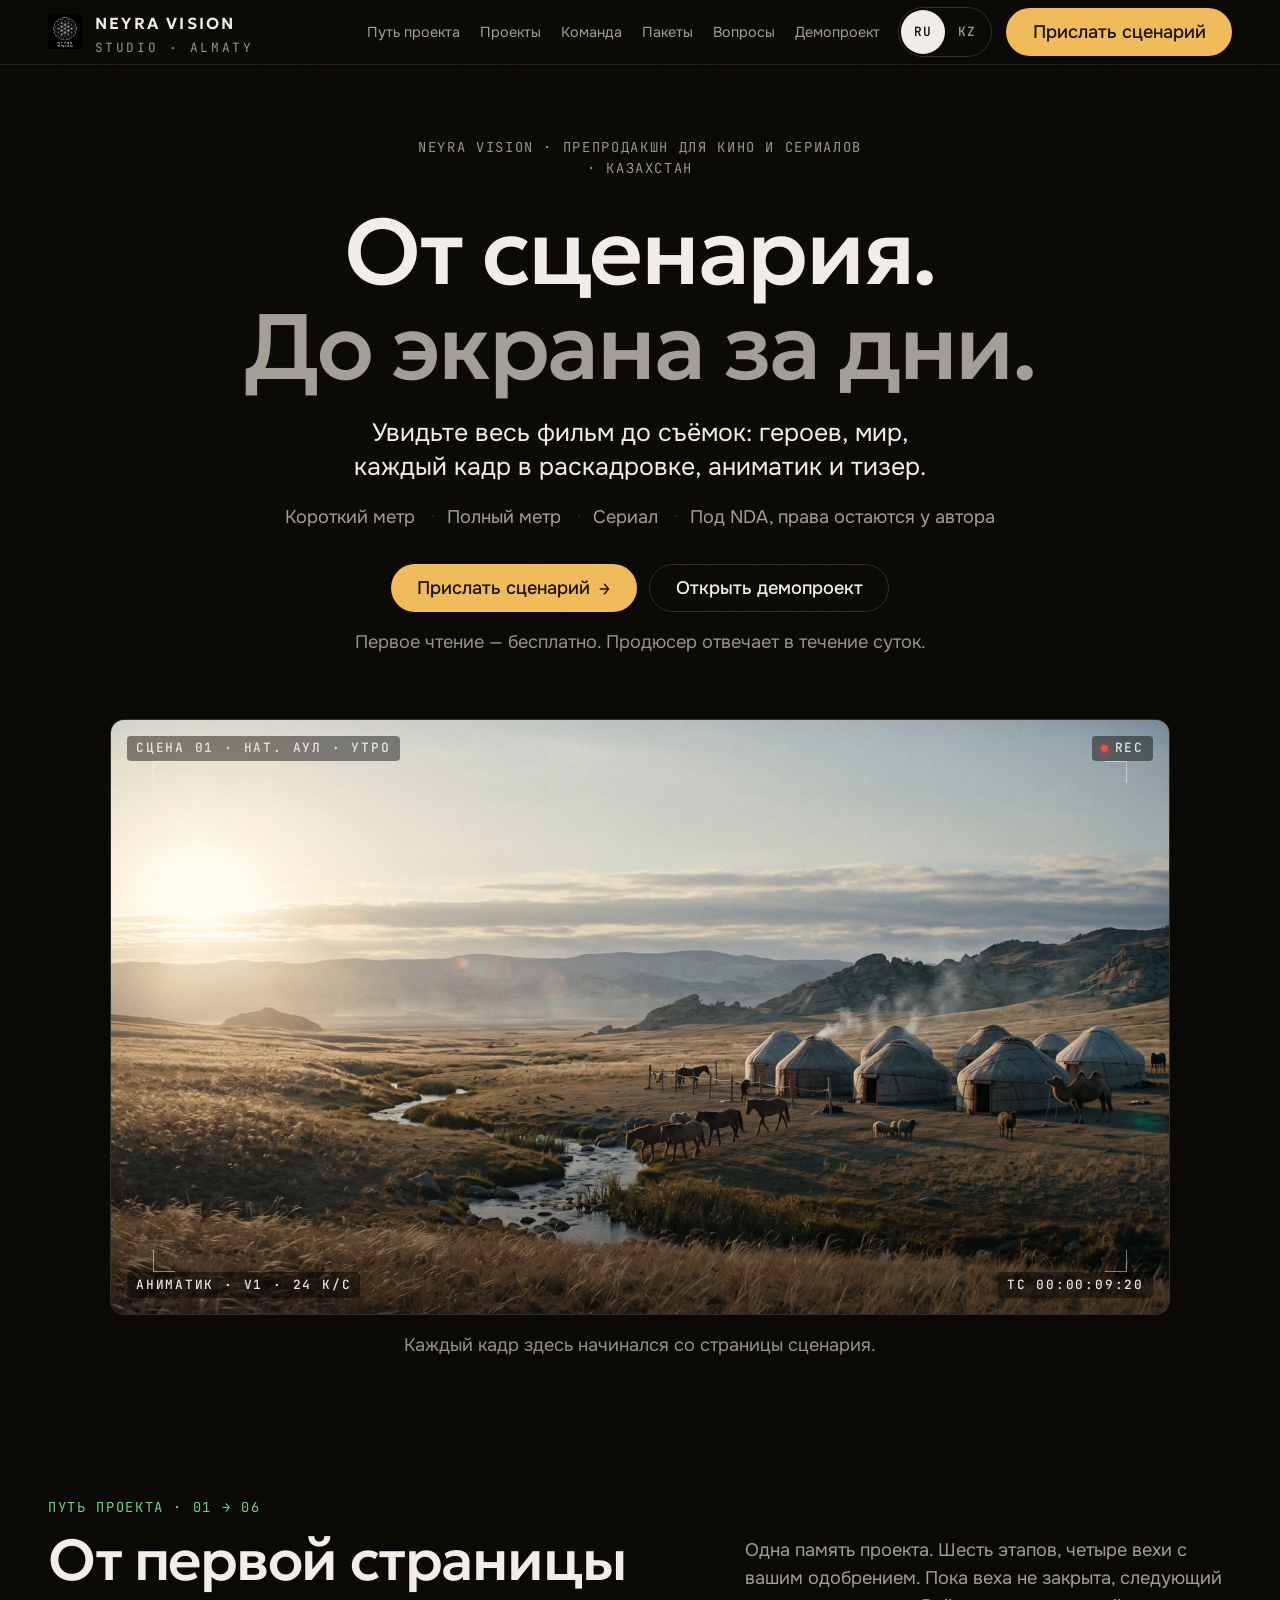
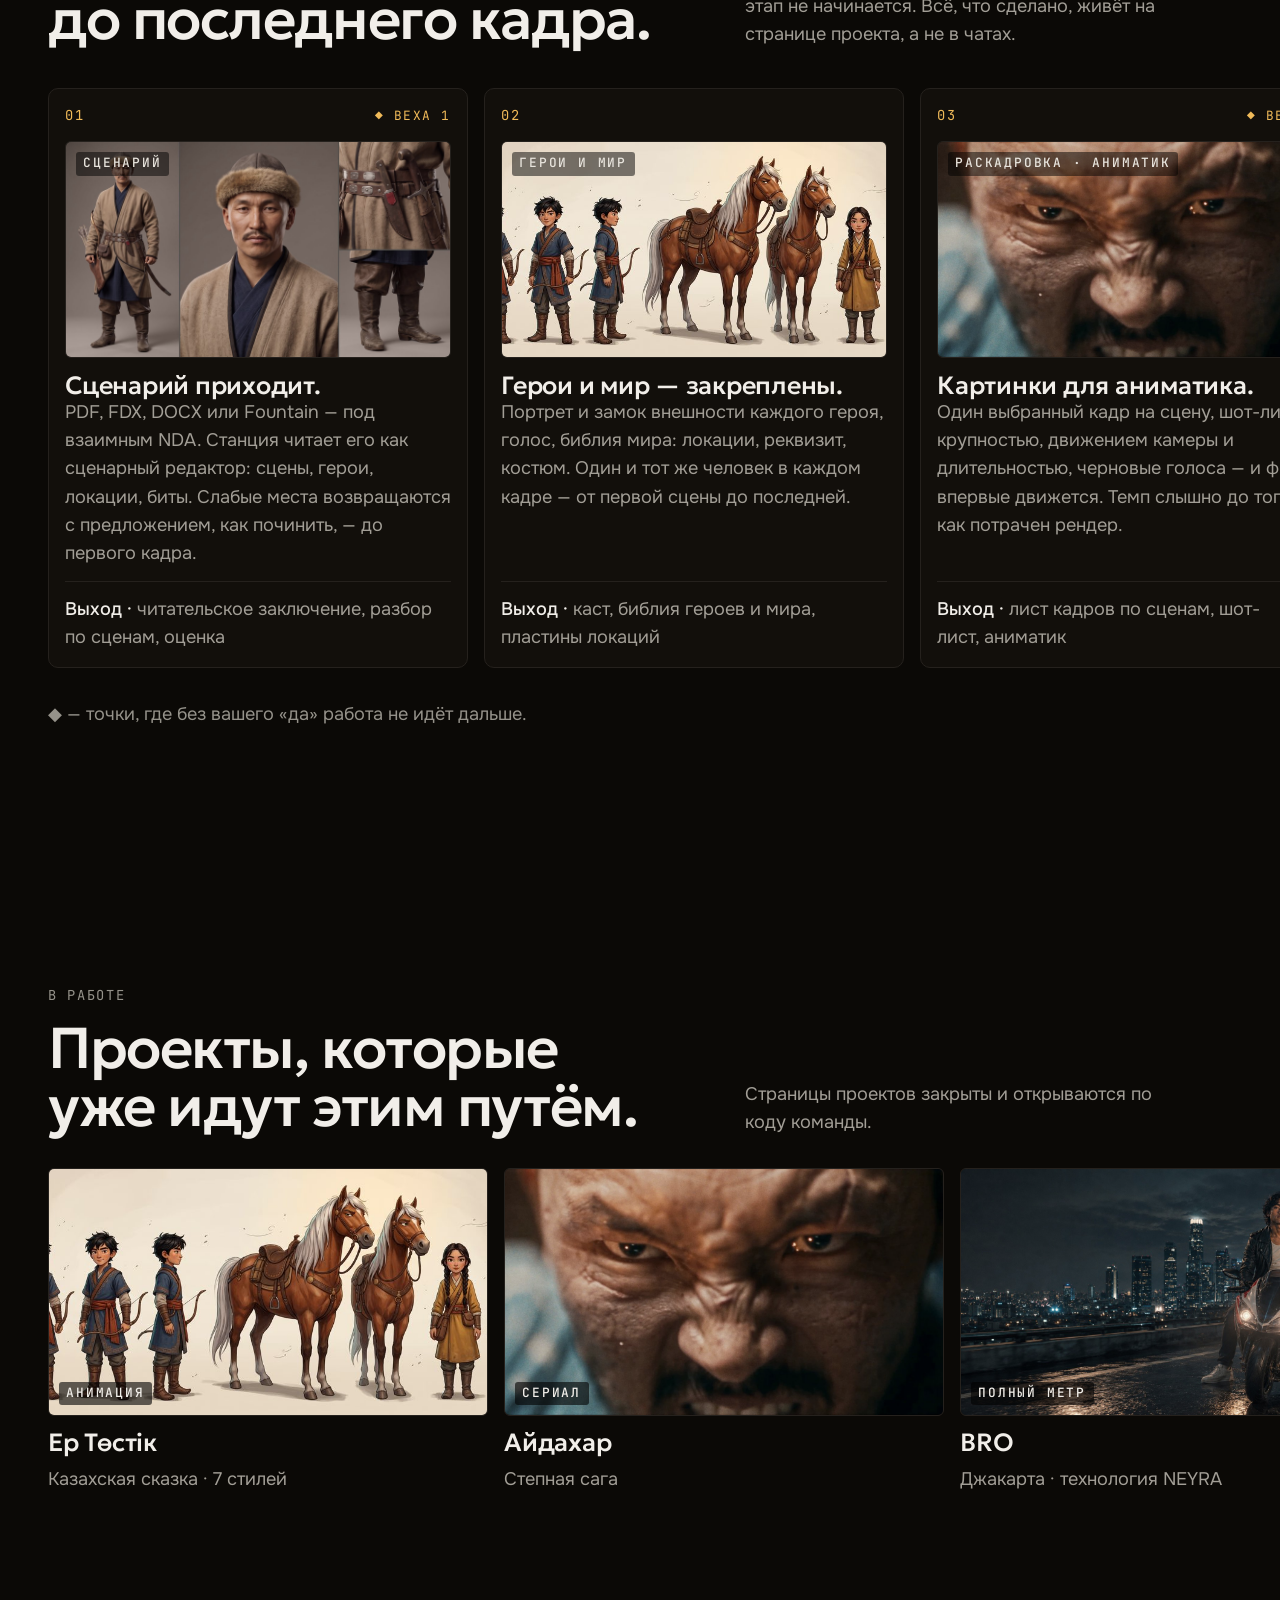
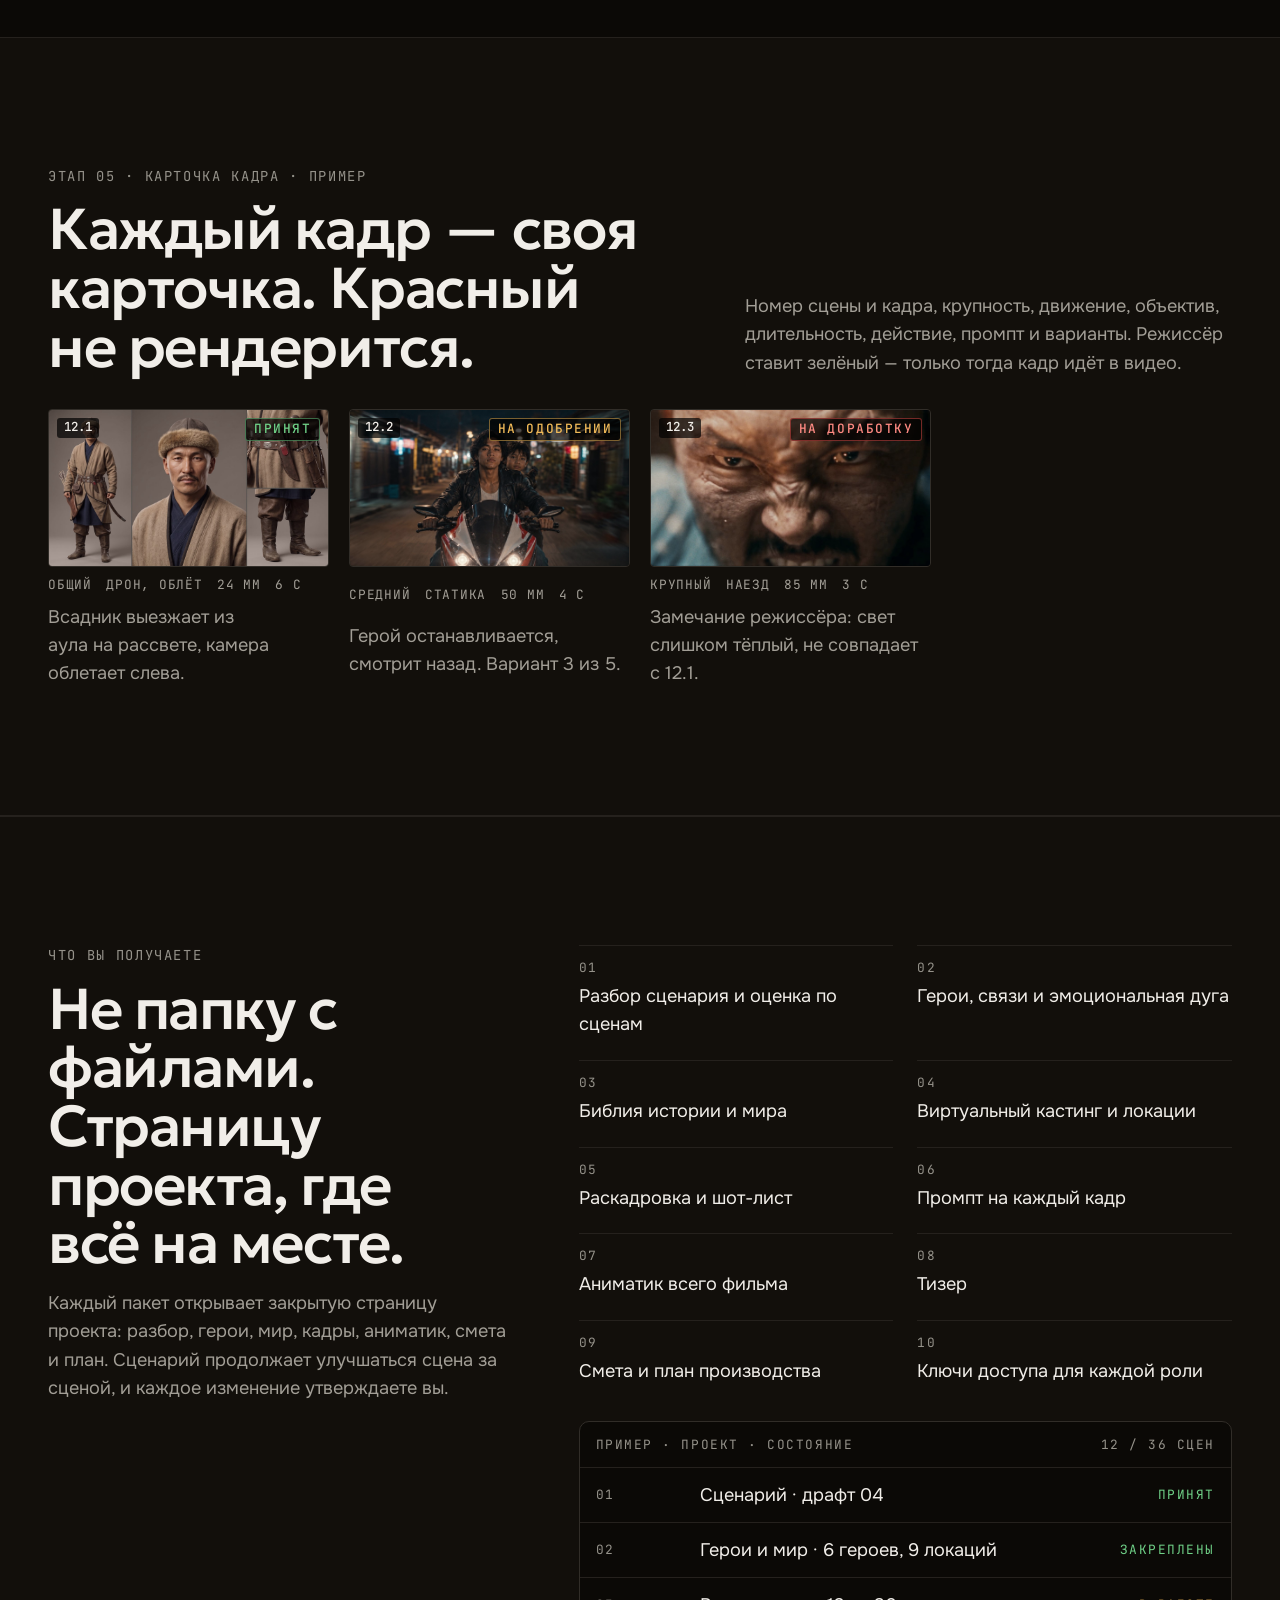
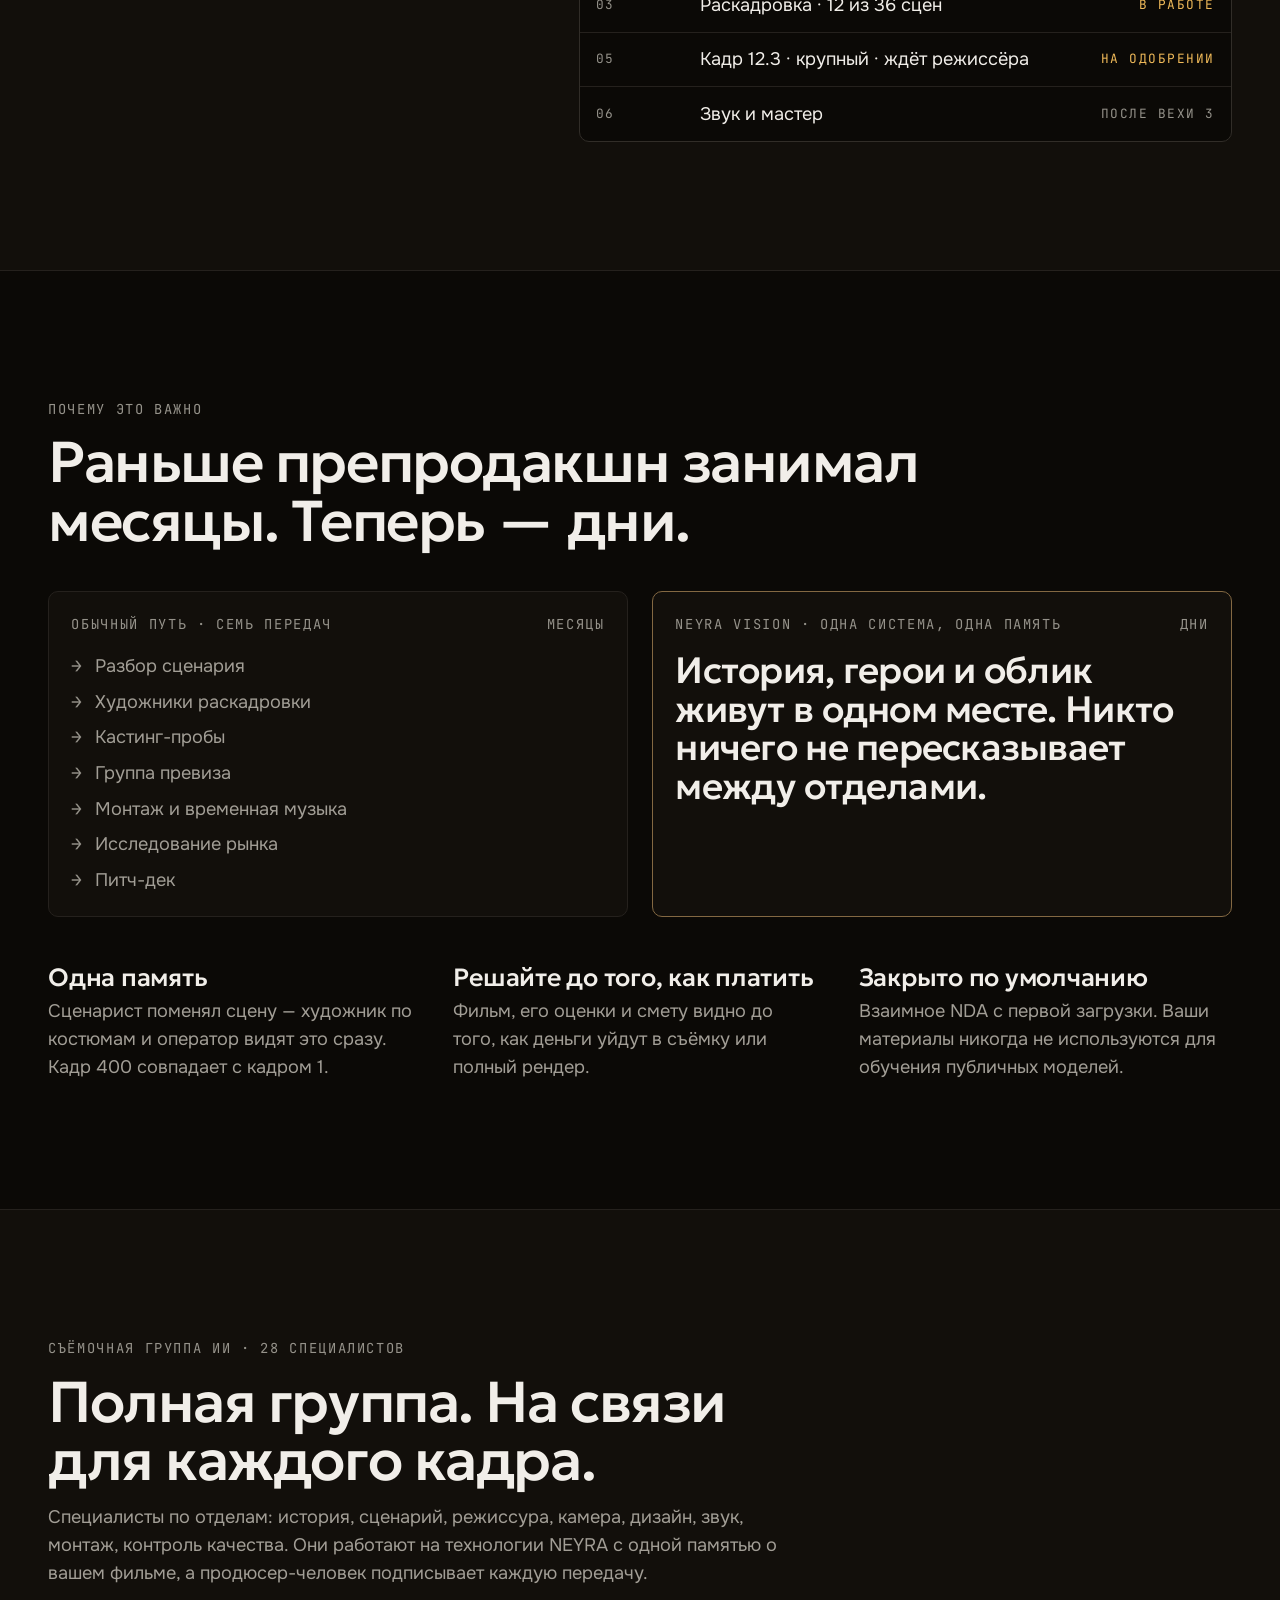
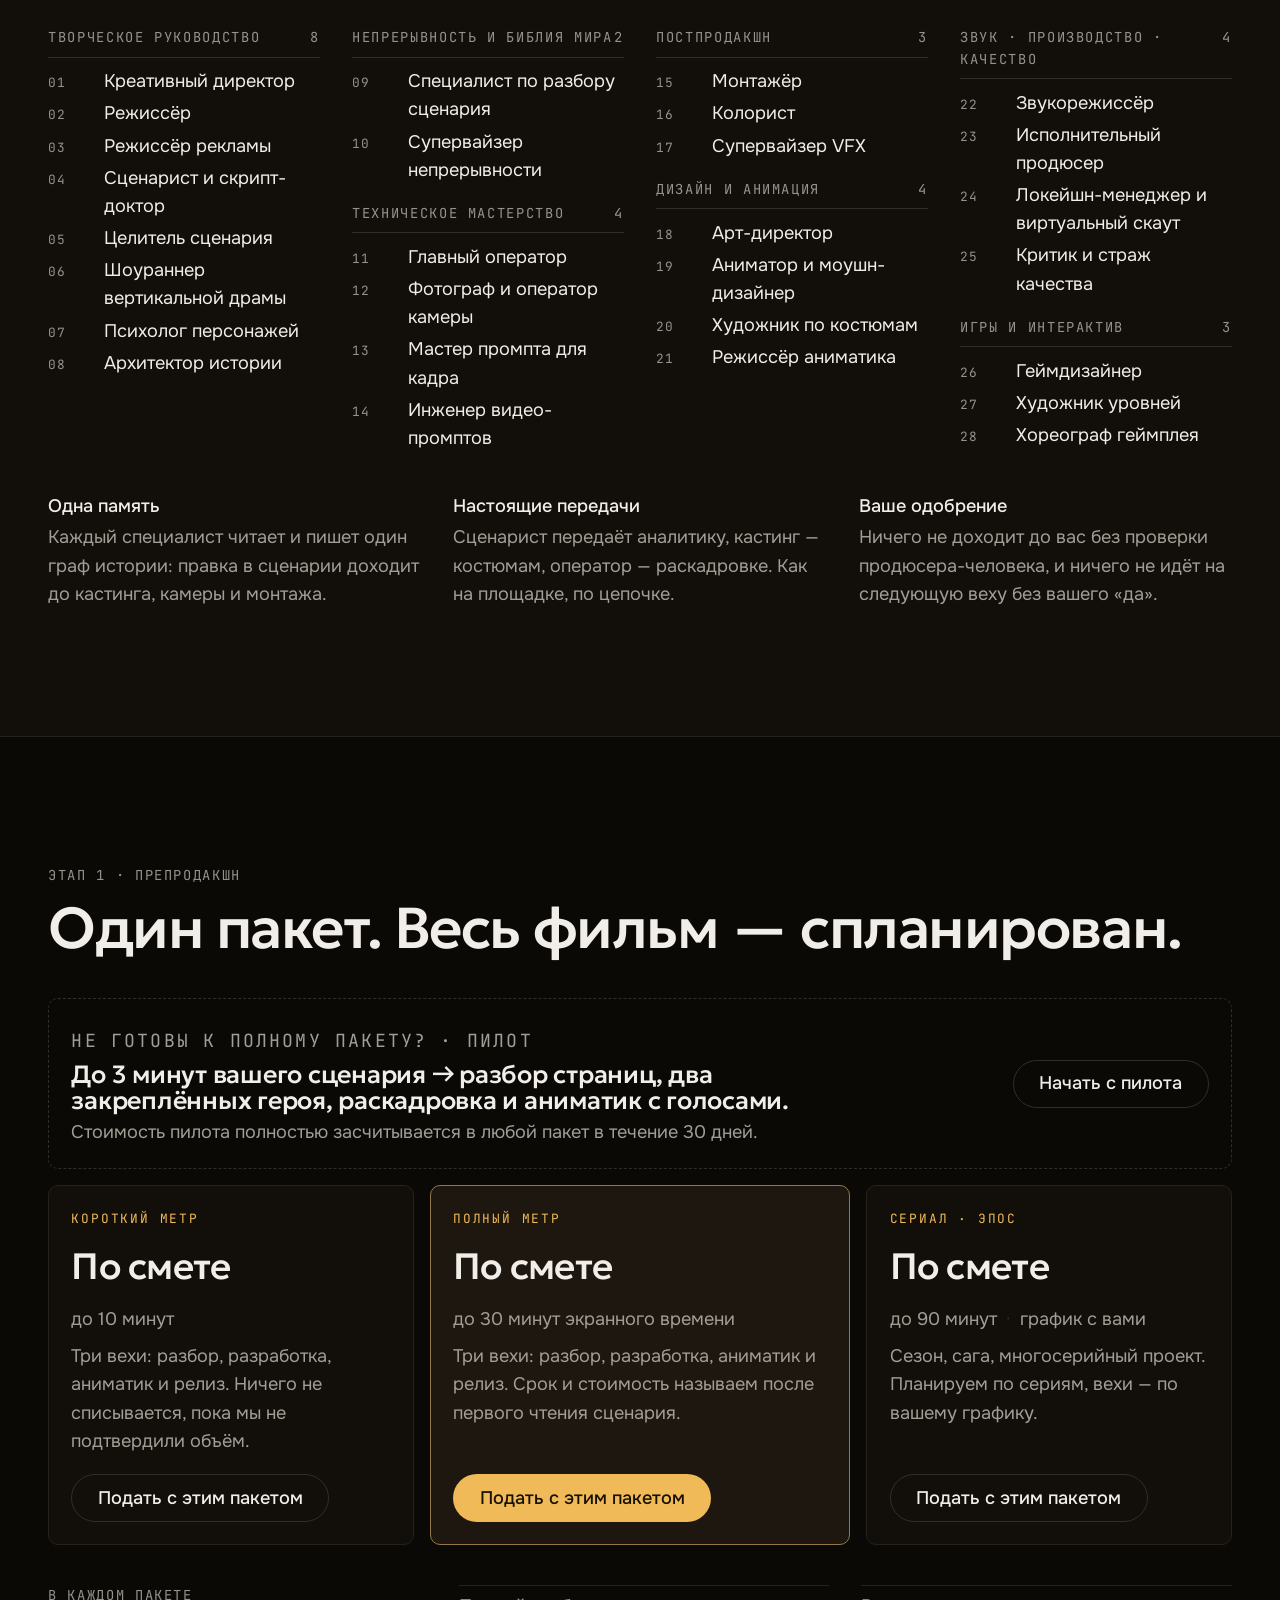
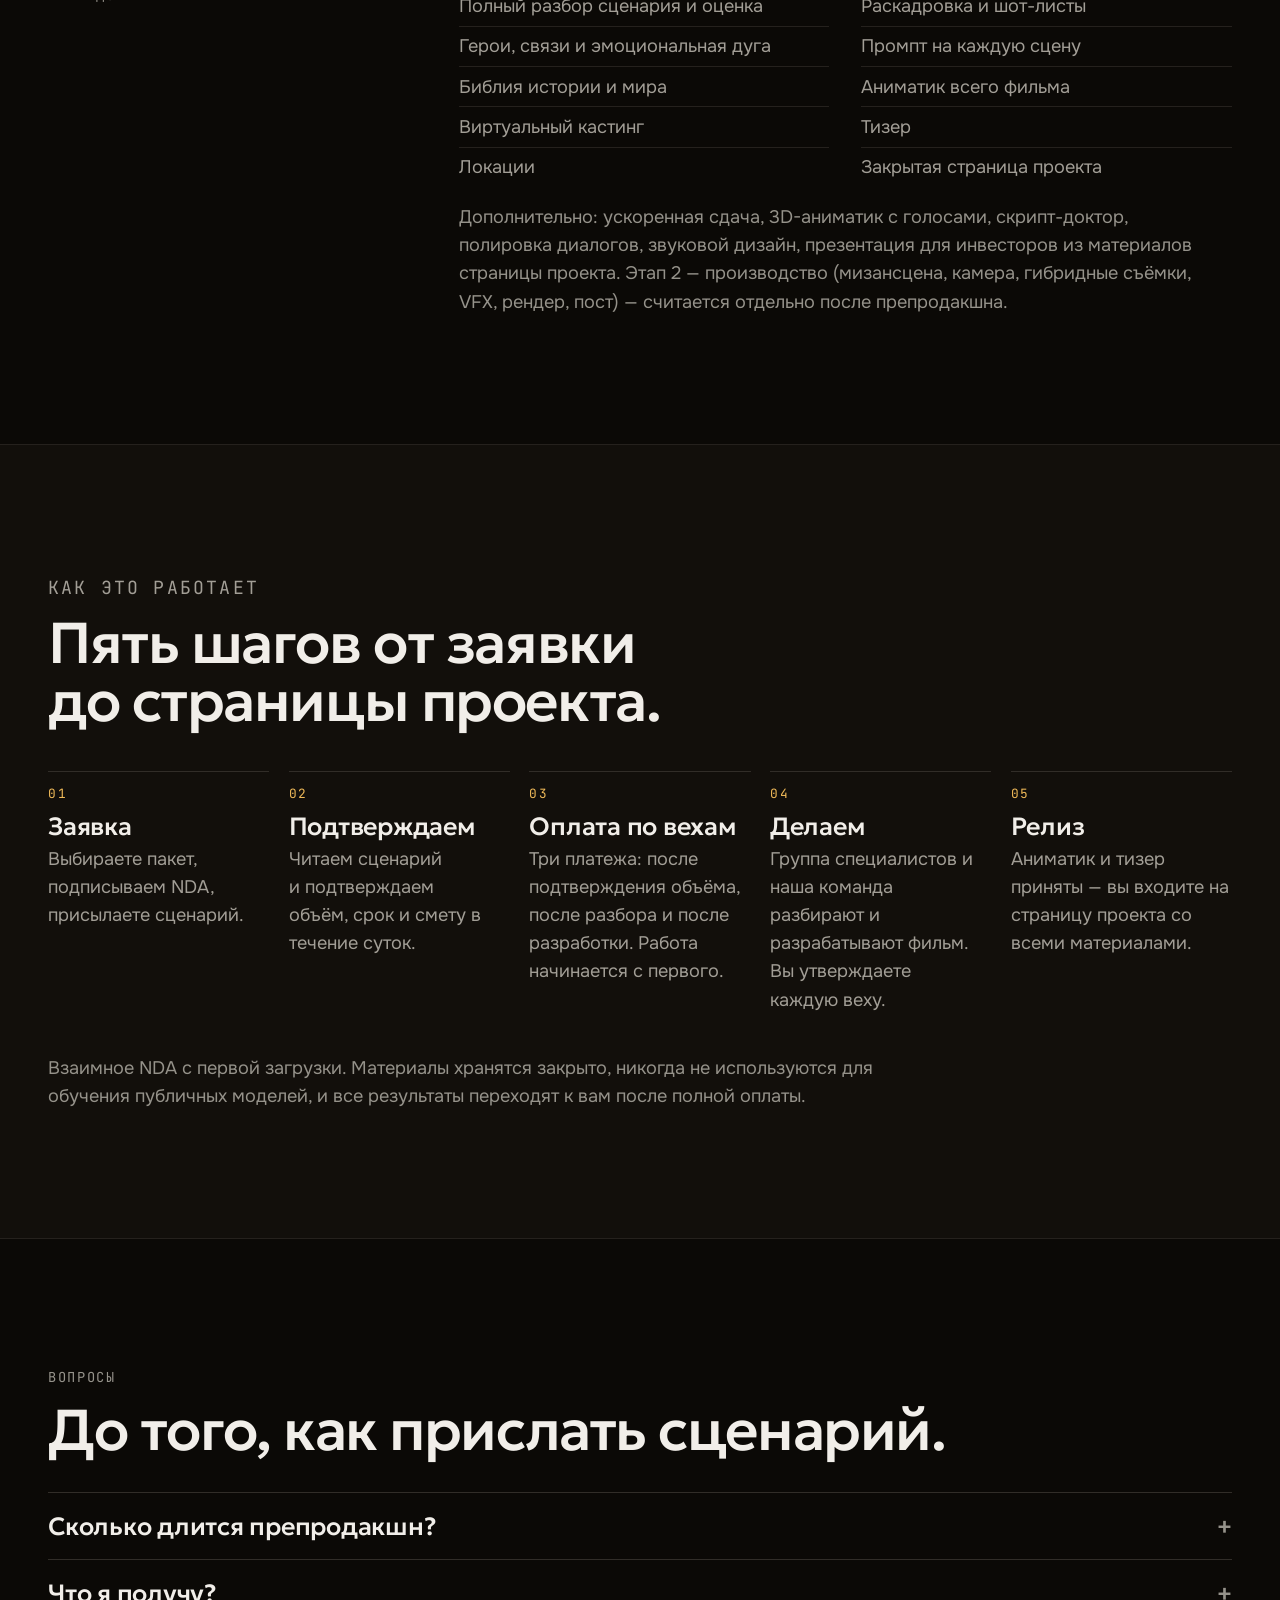
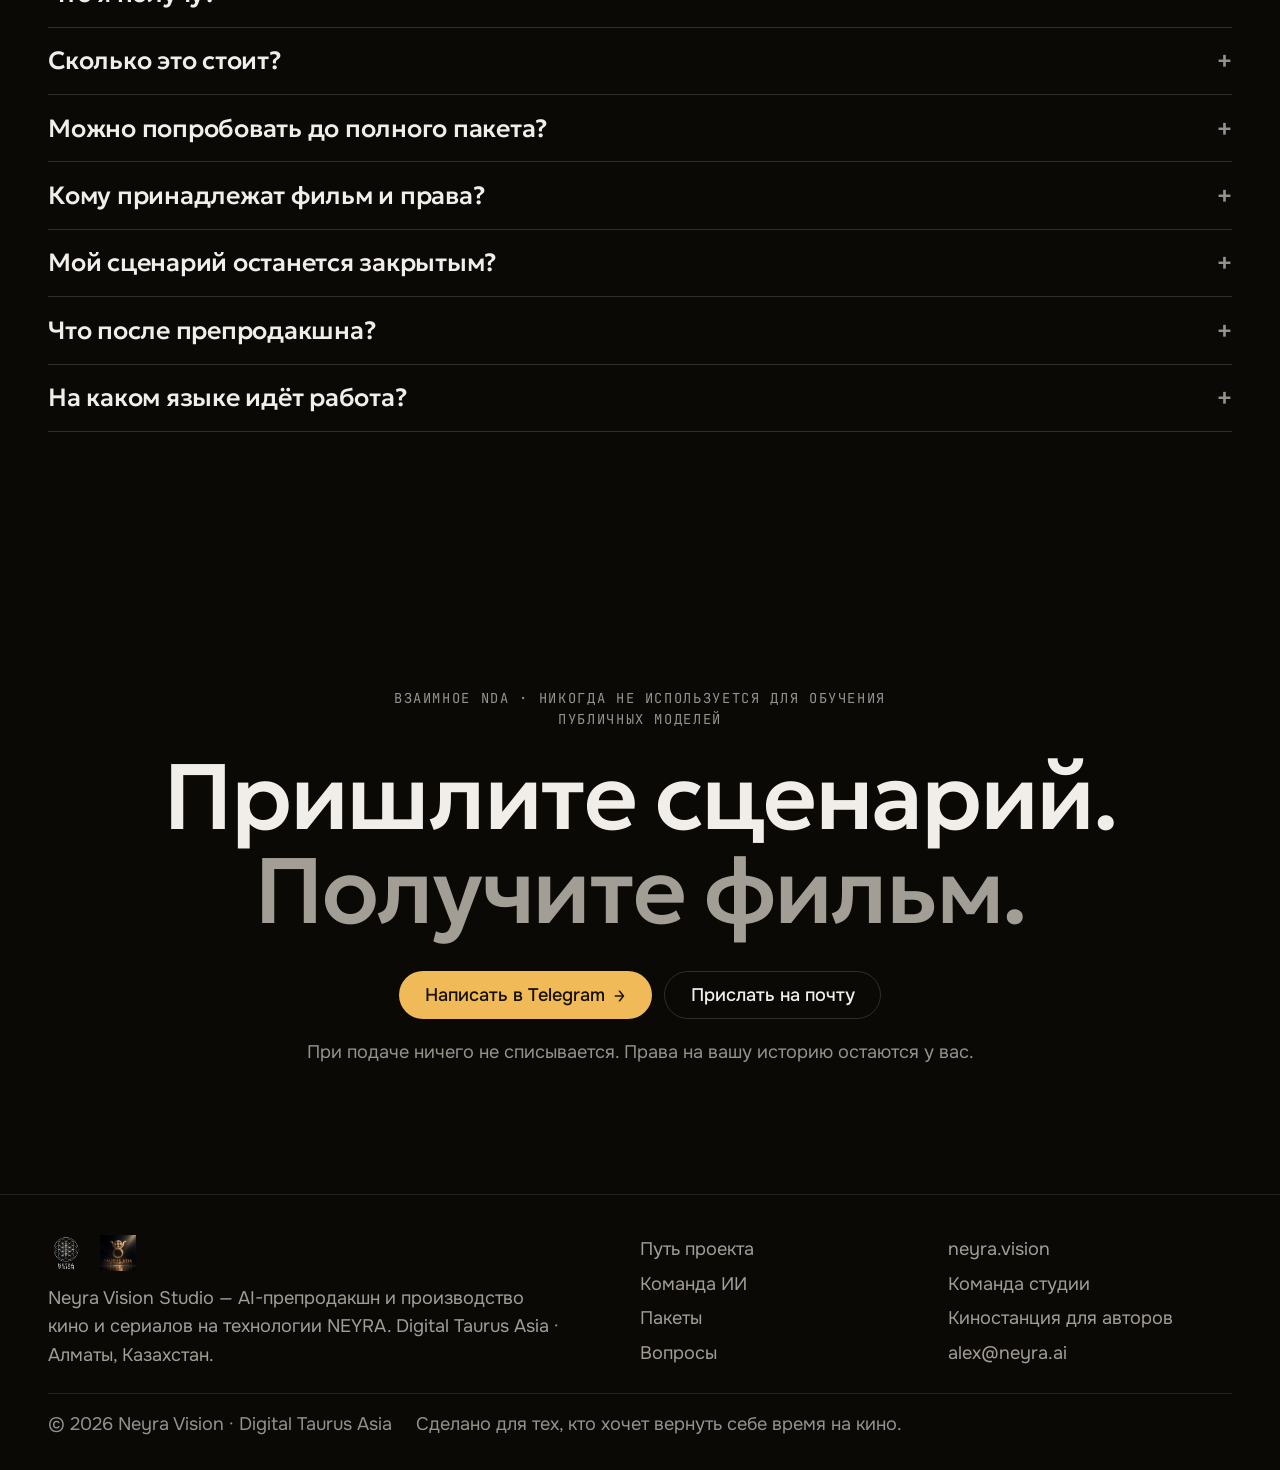
==== commit 2eb178c7: "03: остаток раунда 2 — метки 12,8 px, разделитель KZ, бренд; доска №01 Co-Authored-By: Claude Fable " ====
--- a/index.html
+++ b/index.html
@@ -77,10 +77,10 @@
 /* header */
 .top{position:sticky;top:0;z-index:20;backdrop-filter:blur(10px);background:color-mix(in oklch,var(--bg) 78%,transparent);border-bottom:1px solid var(--line-soft)}
 .top .wrap{display:flex;align-items:center;justify-content:space-between;gap:1rem;min-height:64px}
-.brand{display:flex;align-items:center;gap:.7rem;text-decoration:none}
+.brand{display:flex;align-items:center;gap:.8rem;text-decoration:none}
 .brand img{width:34px;height:34px}
-.brand b{font:600 .95rem/1 var(--disp);letter-spacing:.14em;text-transform:uppercase}
-.brand small{display:block;font:400 .74rem/1 var(--mono);letter-spacing:.2em;color:var(--dim);margin-top:.35em}
+.brand b{font:600 1rem/1 var(--disp);letter-spacing:.14em;text-transform:uppercase}
+.brand small{display:block;font:400 .8rem/1 var(--mono);letter-spacing:.2em;color:var(--dim);margin-top:.35em}
 .nav{display:flex;align-items:center;gap:.9rem}
 .nav a.link{font-size:.9rem;color:var(--muted);text-decoration:none;padding:.4em .2em;white-space:nowrap}
 .brand b,.brand small{white-space:nowrap}
@@ -90,7 +90,7 @@
 .lang{display:inline-flex;border:1px solid var(--line);border-radius:999px;padding:2px}
 .lang button{appearance:none;background:none;border:0;color:var(--muted);font:500 .8rem/1 var(--mono);letter-spacing:.08em;padding:.5em .85em;border-radius:999px;cursor:pointer;min-height:44px;min-width:44px}
 .lang button[aria-pressed="true"]{background:var(--text);color:var(--bg)}
-@media (max-width:760px){.nav a.link{display:none}.nav .btn{display:none}.brand small{display:none}.brand b{font-size:.82rem;white-space:nowrap}}
+@media (max-width:760px){.nav a.link{display:none}.nav .btn{display:none}.brand small{display:none}.brand b{font-size:.9rem;white-space:nowrap}}
 /* hero */
 .hero{position:relative;padding-block:clamp(3rem,8vh,6rem) 0;text-align:center}
 .hero p,.final p{margin-inline:auto}
@@ -98,13 +98,13 @@
 .hero h1 .l2{display:block;color:var(--muted)}
 .hero .lead{margin:1.4rem auto 0;font-size:var(--step-1);max-width:34ch;line-height:1.35}
 .hero .line{margin:1.2rem auto 0;color:var(--muted);font-size:var(--step-0)}
-.hero .line span+span::before{content:"·";margin-inline:.6em;color:var(--line)}
-.hero .actions{display:flex;flex-wrap:wrap;justify-content:center;gap:.7rem;margin-top:2rem}
+.hero .line .ru~.ru::before,.hero .line .kz~.kz::before{content:"·";margin-inline:.6em;color:var(--line)}
+.hero .actions{display:flex;flex-wrap:wrap;justify-content:center;gap:.8rem;margin-top:2rem}
 .hero .trust{margin:1rem auto 0;color:var(--dim);font-size:var(--step-0)}
 .monitor{position:relative;margin:clamp(2.5rem,7vh,5rem) auto 0;width:min(100%,1060px);aspect-ratio:16/9;border:1px solid var(--line);border-radius:14px;overflow:hidden;background:var(--surface)}
 .monitor img{width:100%;height:100%;object-fit:cover;filter:saturate(.9) contrast(1.02)}
 .monitor::after{content:"";position:absolute;inset:0;background:linear-gradient(to top,color-mix(in oklch,var(--bg) 55%,transparent),transparent 45%)}
-.monitor .tag{position:absolute;z-index:2;font:500 .74rem/1 var(--mono);letter-spacing:.14em;text-transform:uppercase;color:oklch(0.92 0.01 85);padding:.5em .7em;background:rgb(0 0 0/.45);border-radius:4px}
+.monitor .tag{position:absolute;z-index:2;font:500 .8rem/1 var(--mono);letter-spacing:.14em;text-transform:uppercase;color:oklch(0.92 0.01 85);padding:.5em .7em;background:rgb(0 0 0/.45);border-radius:4px}
 .monitor .tl{left:1rem;top:1rem}.monitor .tr{right:1rem;top:1rem;display:flex;align-items:center;gap:.5em}
 .monitor .bl{left:1rem;bottom:1rem}.monitor .br{right:1rem;bottom:1rem}
 .monitor .dot{width:.55em;height:.55em;border-radius:50%;background:var(--rec);box-shadow:0 0 8px var(--rec)}
@@ -112,7 +112,7 @@
 .monitor .c1{left:2.6rem;top:2.6rem;border-right:0;border-bottom:0}.monitor .c2{right:2.6rem;top:2.6rem;border-left:0;border-bottom:0}
 .monitor .c3{left:2.6rem;bottom:2.6rem;border-right:0;border-top:0}.monitor .c4{right:2.6rem;bottom:2.6rem;border-left:0;border-top:0}
 .hero .under{margin:1rem auto 0;color:var(--dim);font-size:var(--step-0)}
-@media (max-width:600px){.monitor{border-radius:8px}.monitor .tag{font-size:.66rem;letter-spacing:.08em}.monitor .corner{display:none}}
+@media (max-width:600px){.monitor{border-radius:8px}.monitor .tag{font-size:.8rem;letter-spacing:.06em}.monitor .corner{display:none}}
 /* path (signature) */
 .path .head{display:grid;gap:1rem;grid-template-columns:1fr;align-items:end;margin-bottom:2.5rem}
 @media (min-width:900px){.path .head{grid-template-columns:7fr 5fr}}
@@ -121,14 +121,14 @@
 .stage{scroll-snap-align:start;display:grid;grid-template-rows:auto auto 1fr auto;gap:.9rem;border:1px solid var(--line-soft);border-radius:10px;padding:1rem;background:var(--bg-2)}
 .stage .frame{position:relative;aspect-ratio:16/9;border-radius:6px;overflow:hidden;background:var(--surface);border:1px solid var(--line-soft)}
 .stage .frame img{width:100%;height:100%;object-fit:cover;filter:saturate(.85)}
-.stage .frame .tc{position:absolute;left:.6rem;top:.6rem;font:500 .7rem/1 var(--mono);letter-spacing:.14em;color:oklch(0.92 0.01 85);background:rgb(0 0 0/.5);padding:.45em .6em;border-radius:3px;text-transform:uppercase}
+.stage .frame .tc{position:absolute;left:.6rem;top:.6rem;font:500 .8rem/1 var(--mono);letter-spacing:.14em;color:oklch(0.92 0.01 85);background:rgb(0 0 0/.5);padding:.45em .6em;border-radius:3px;text-transform:uppercase}
 .stage .n{display:flex;justify-content:space-between;align-items:center}
 .stage .n .caps{color:var(--accent)}
 .stage h3{font-size:var(--step-1)}
 .stage p{font-size:var(--step-0);color:var(--muted)}
 .stage .out{border-top:1px solid var(--line-soft);padding-top:.8rem;font-size:var(--step-0);color:var(--muted)}
 .stage .out b{font-weight:500;color:var(--text)}
-.stage .gate{font-family:var(--mono);font-size:.74rem;letter-spacing:.12em;text-transform:uppercase;color:var(--accent)}
+.stage .gate{font-family:var(--mono);font-size:.8rem;letter-spacing:.12em;text-transform:uppercase;color:var(--accent)}
 .hint{margin-top:1rem;font-size:var(--step-0);color:var(--dim)}
 /* works + boards */
 .works__head{display:grid;gap:1rem;grid-template-columns:1fr;align-items:end;margin-bottom:2rem}
@@ -138,7 +138,7 @@
 .clip__frame{position:relative;display:block;aspect-ratio:16/9;background:var(--surface);overflow:hidden;border-radius:6px;border:1px solid var(--line-soft)}
 .clip__frame img{width:100%;height:100%;object-fit:cover;transition:transform .6s var(--ease-out);filter:saturate(.9)}
 .clip:hover .clip__frame img{transform:scale(1.04)}
-.clip__kind{position:absolute;left:.6rem;bottom:.6rem;padding:.4em .6em;background:rgb(0 0 0/.6);font:500 .7rem/1 var(--mono);letter-spacing:.14em;text-transform:uppercase;border-radius:3px}
+.clip__kind{position:absolute;left:.6rem;bottom:.6rem;padding:.4em .6em;background:rgb(0 0 0/.6);font:500 .8rem/1 var(--mono);letter-spacing:.14em;text-transform:uppercase;border-radius:3px}
 .clip__title{font:500 var(--step-1)/1.15 var(--disp);letter-spacing:-.01em;margin-top:.3rem}
 .clip__sub{font-size:var(--step-0);color:var(--muted)}
 .kadr{background:var(--bg-2);border-block:1px solid var(--line-soft)}
@@ -147,11 +147,11 @@
 .board__frame{position:relative;aspect-ratio:16/9;background:var(--surface);border:1px solid var(--line);border-radius:4px;overflow:hidden}
 .board__frame img{width:100%;height:100%;object-fit:cover;display:block;filter:saturate(.85)}
 .board__id{position:absolute;left:.5rem;top:.5rem;padding:.3em .55em;background:rgb(0 0 0/.7);font:500 .78rem/1 var(--mono);border-radius:3px}
-.board__st{position:absolute;right:.5rem;top:.5rem;padding:.35em .6em;background:rgb(0 0 0/.7);font:500 .7rem/1 var(--mono);letter-spacing:.12em;text-transform:uppercase;border-radius:3px;border:1px solid transparent}
+.board__st{position:absolute;right:.5rem;top:.5rem;padding:.35em .6em;background:rgb(0 0 0/.7);font:500 .8rem/1 var(--mono);letter-spacing:.12em;text-transform:uppercase;border-radius:3px;border:1px solid transparent}
 .board__st.g{color:var(--ok);border-color:color-mix(in oklch,var(--ok) 50%,transparent)}
 .board__st.y{color:var(--accent);border-color:color-mix(in oklch,var(--accent) 50%,transparent)}
 .board__st.r{color:oklch(0.78 0.16 25);border-color:oklch(0.55 0.16 25/.6)}
-.board__specs{display:flex;flex-wrap:wrap;gap:.3rem .9rem;font:.74rem var(--mono);color:var(--muted);text-transform:uppercase;letter-spacing:.06em}
+.board__specs{display:flex;flex-wrap:wrap;gap:.3rem .9rem;font:.8rem var(--mono);color:var(--muted);text-transform:uppercase;letter-spacing:.06em}
 .board__action{margin:0;font-size:var(--step-0);color:var(--muted)}
 /* receive */
 .receive{background:var(--bg-2);border-block:1px solid var(--line-soft)}
@@ -159,14 +159,14 @@
 @media (min-width:900px){.receive .grid{grid-template-columns:5fr 7fr;gap:4rem}}
 .receive ul{list-style:none;margin:0;padding:0;display:grid;grid-template-columns:repeat(auto-fill,minmax(230px,1fr));gap:.6rem 1.5rem}
 .receive li{padding:.75rem 0;border-top:1px solid var(--line-soft);font-size:var(--step-0)}
-.receive li .caps{display:block;margin-bottom:.25rem;font-size:.74rem}
+.receive li .caps{display:block;margin-bottom:.25rem;font-size:.8rem}
 .panel{margin-top:1.5rem;border:1px solid var(--line);border-radius:10px;overflow:hidden;background:var(--bg)}
-.panel .bar{display:flex;gap:1rem;align-items:center;justify-content:space-between;padding:.7rem 1rem;border-bottom:1px solid var(--line-soft);font-family:var(--mono);font-size:.74rem;letter-spacing:.12em;text-transform:uppercase;color:var(--dim)}
+.panel .bar{display:flex;gap:1rem;align-items:center;justify-content:space-between;padding:.8rem 1rem;border-bottom:1px solid var(--line-soft);font-family:var(--mono);font-size:.8rem;letter-spacing:.12em;text-transform:uppercase;color:var(--dim)}
 .panel .rows{display:grid;grid-template-columns:1fr}
-.panel .row{display:grid;grid-template-columns:5.5rem 1fr auto;gap:1rem;align-items:center;padding:.7rem 1rem;border-bottom:1px solid var(--line-soft);font-size:var(--step-0)}
+.panel .row{display:grid;grid-template-columns:5.5rem 1fr auto;gap:1rem;align-items:center;padding:.8rem 1rem;border-bottom:1px solid var(--line-soft);font-size:var(--step-0)}
 .panel .row:last-child{border-bottom:0}
-.panel .row .k{font-family:var(--mono);font-size:.74rem;letter-spacing:.1em;color:var(--dim)}
-.panel .row .s{font-family:var(--mono);font-size:.74rem;letter-spacing:.12em;text-transform:uppercase}
+.panel .row .k{font-family:var(--mono);font-size:.8rem;letter-spacing:.1em;color:var(--dim)}
+.panel .row .s{font-family:var(--mono);font-size:.8rem;letter-spacing:.12em;text-transform:uppercase}
 .s.g{color:var(--ok)}.s.y{color:var(--accent)}.s.d{color:var(--dim)}
 @media (max-width:480px){.panel .row{grid-template-columns:4.5rem 1fr;gap:.5rem}.panel .row .s{grid-column:2}}
 /* why */
@@ -189,7 +189,7 @@
 .dept .caps{display:flex;justify-content:space-between;border-bottom:1px solid var(--line);padding-bottom:.5rem;margin-bottom:.6rem}
 .dept ul{list-style:none;margin:0;padding:0;display:grid;gap:.25rem}
 .dept li{font-size:var(--step-0);display:flex;gap:.6rem;align-items:baseline}
-.dept li i{font:400 .74rem/1 var(--mono);letter-spacing:.1em;color:var(--dim);min-width:3.6em}
+.dept li i{font:400 .8rem/1 var(--mono);letter-spacing:.1em;color:var(--dim);min-width:3.6em}
 .crew .rule{margin-top:2.5rem;display:grid;gap:1.2rem 2rem;grid-template-columns:repeat(auto-fit,minmax(240px,1fr))}
 .crew .rule p{font-size:var(--step-0);color:var(--muted)}
 .crew .rule b{display:block;color:var(--text);font-weight:500;margin-bottom:.2rem}
@@ -201,7 +201,7 @@
 @media (min-width:860px){.pack{grid-template-columns:1fr 1.15fr 1fr;align-items:stretch}}
 .card{border:1px solid var(--line-soft);border-radius:10px;padding:1.4rem;background:var(--bg-2);display:grid;grid-template-rows:auto auto auto 1fr auto;gap:.6rem}
 .card.main{border-color:color-mix(in oklch,var(--accent) 55%,var(--line));background:color-mix(in oklch,var(--accent) 6%,var(--bg-2))}
-.card .tag{font-family:var(--mono);font-size:.74rem;letter-spacing:.14em;text-transform:uppercase;color:var(--accent)}
+.card .tag{font-family:var(--mono);font-size:.8rem;letter-spacing:.14em;text-transform:uppercase;color:var(--accent)}
 .card .price{font-family:var(--disp);font-size:var(--step-2);font-weight:500;letter-spacing:-.02em}
 .card .scope{color:var(--muted);font-size:var(--step-0)}
 .card .scope span+span::before{content:"·";margin-inline:.5em;color:var(--line)}
@@ -217,7 +217,7 @@
 .steps{background:var(--bg-2);border-block:1px solid var(--line-soft)}
 .steps ol{list-style:none;margin:2.5rem 0 0;padding:0;display:grid;gap:1.2rem;grid-template-columns:repeat(auto-fit,minmax(200px,1fr));counter-reset:s}
 .steps li{counter-increment:s;border-top:1px solid var(--line);padding-top:1rem}
-.steps li::before{content:counter(s,decimal-leading-zero);font:400 .74rem/1 var(--mono);letter-spacing:.14em;color:var(--accent);display:block;margin-bottom:.8rem}
+.steps li::before{content:counter(s,decimal-leading-zero);font:400 .8rem/1 var(--mono);letter-spacing:.14em;color:var(--accent);display:block;margin-bottom:.8rem}
 .steps h3{margin-bottom:.35rem}
 .steps p{font-size:var(--step-0);color:var(--muted)}
 .steps .note{margin-top:2.5rem;font-size:var(--step-0);color:var(--dim);max-width:70ch}
@@ -233,7 +233,7 @@
 .final{text-align:center;position:relative;overflow:hidden}
 .final h2{font-size:var(--step-4)}
 .final h2 .l2{display:block;color:var(--muted)}
-.final .actions{display:flex;flex-wrap:wrap;justify-content:center;gap:.7rem;margin-top:2rem}
+.final .actions{display:flex;flex-wrap:wrap;justify-content:center;gap:.8rem;margin-top:2rem}
 .final .trust{margin:1.2rem auto 0;color:var(--dim);font-size:var(--step-0)}
 /* footer */
 footer{border-top:1px solid var(--line-soft);padding:2.5rem 0 calc(2rem + env(safe-area-inset-bottom));font-size:var(--step-0);color:var(--muted)}
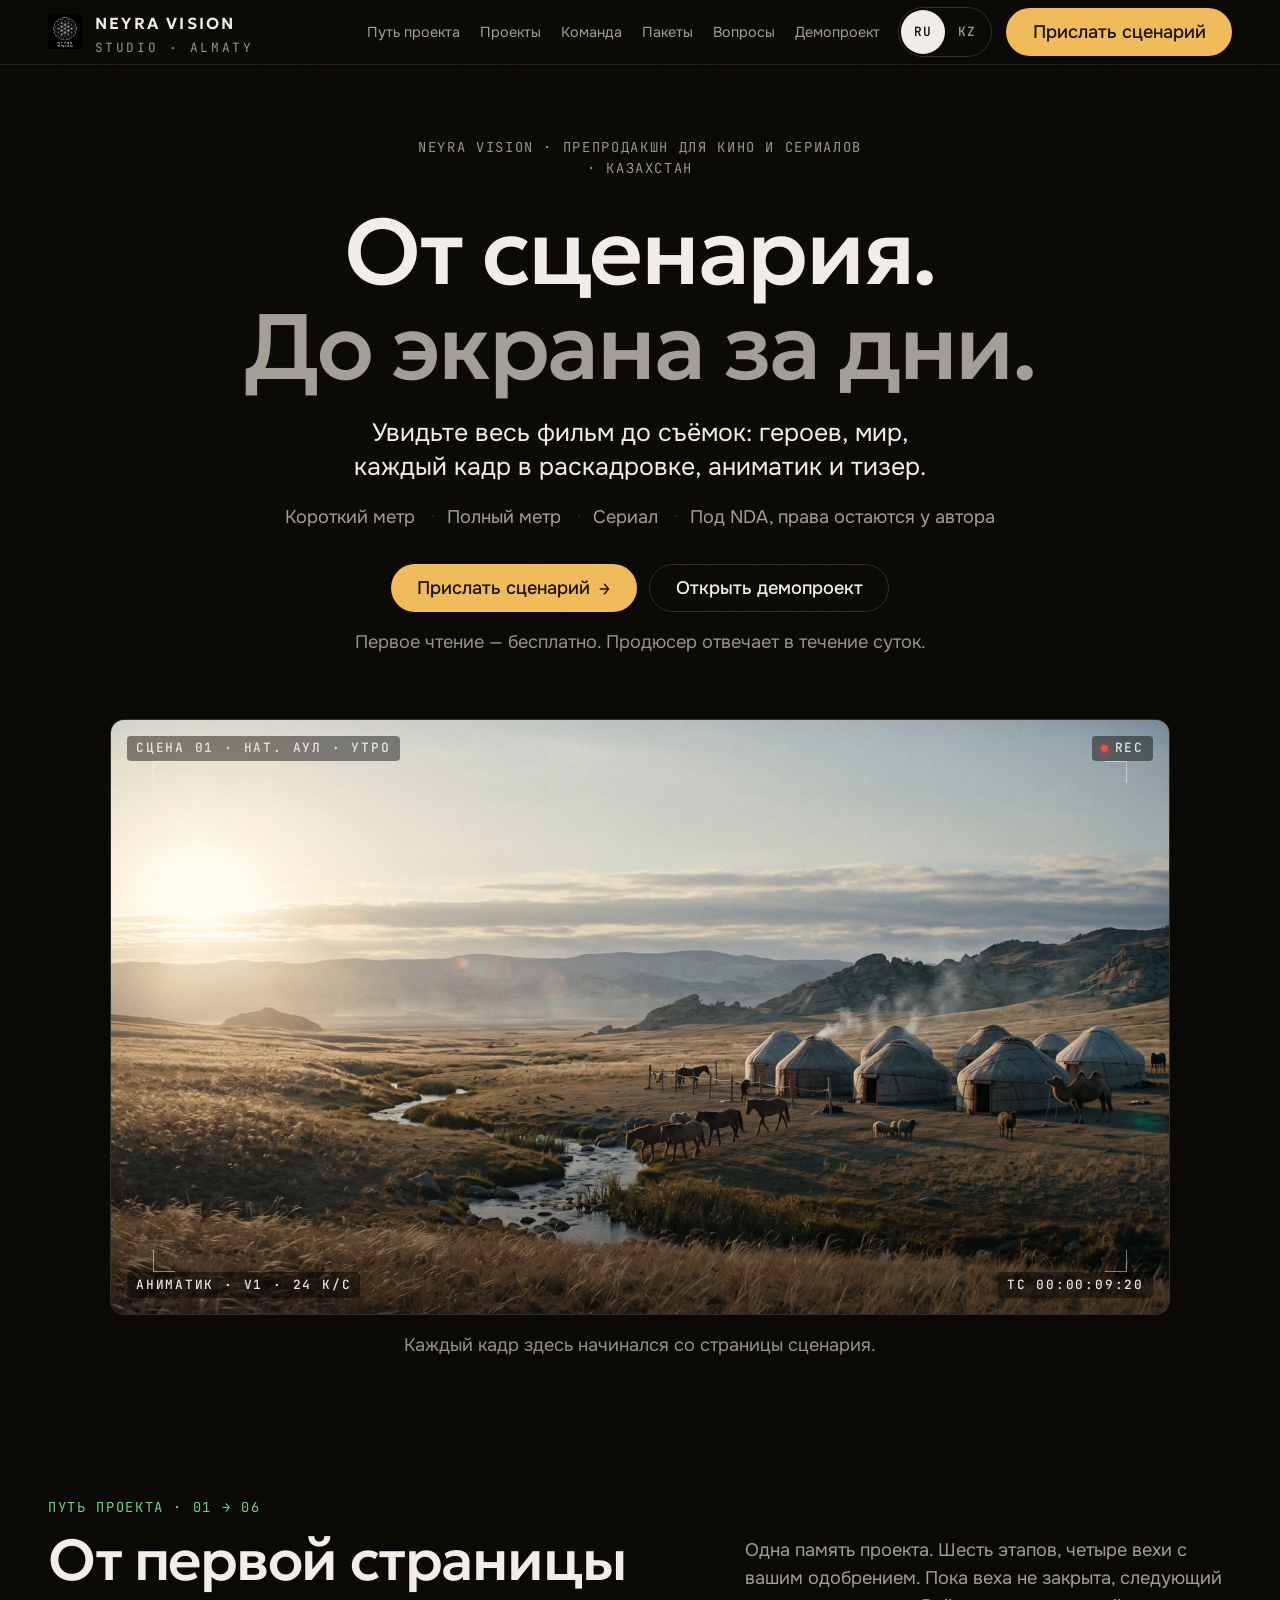
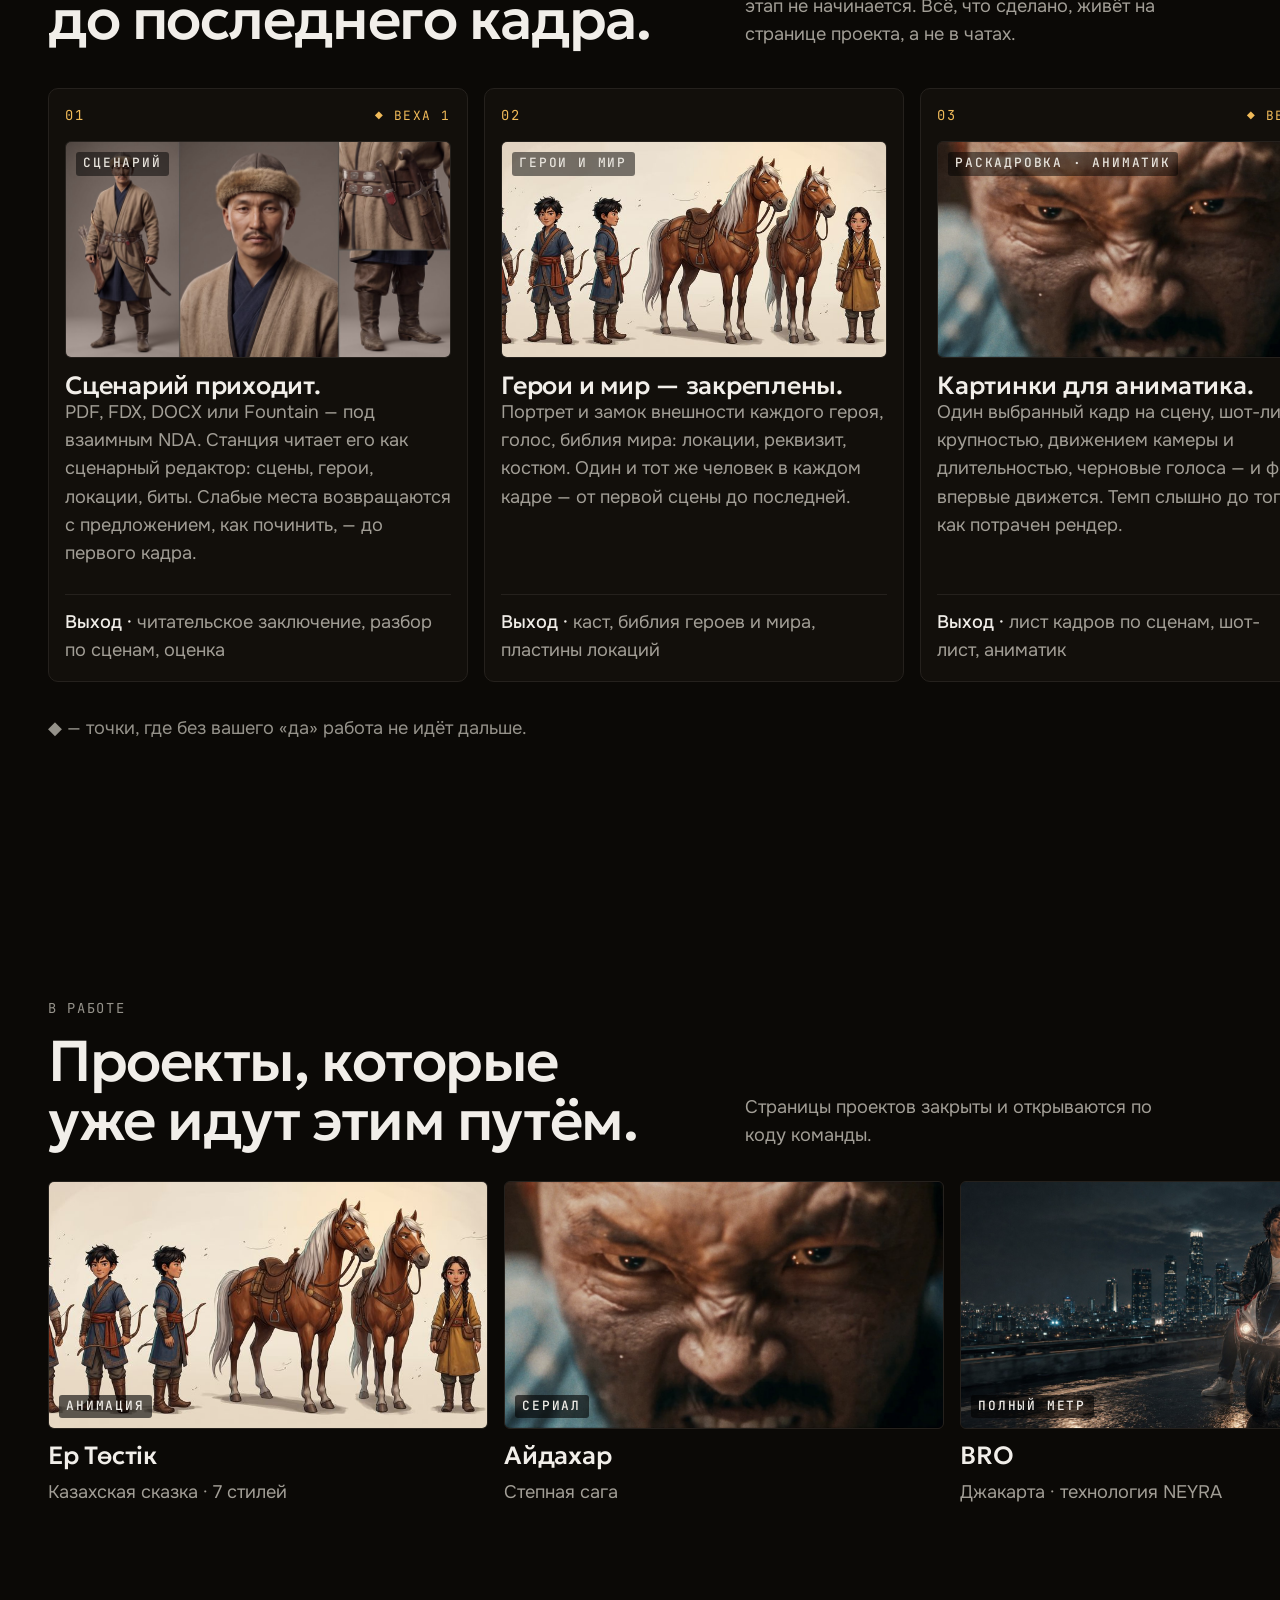
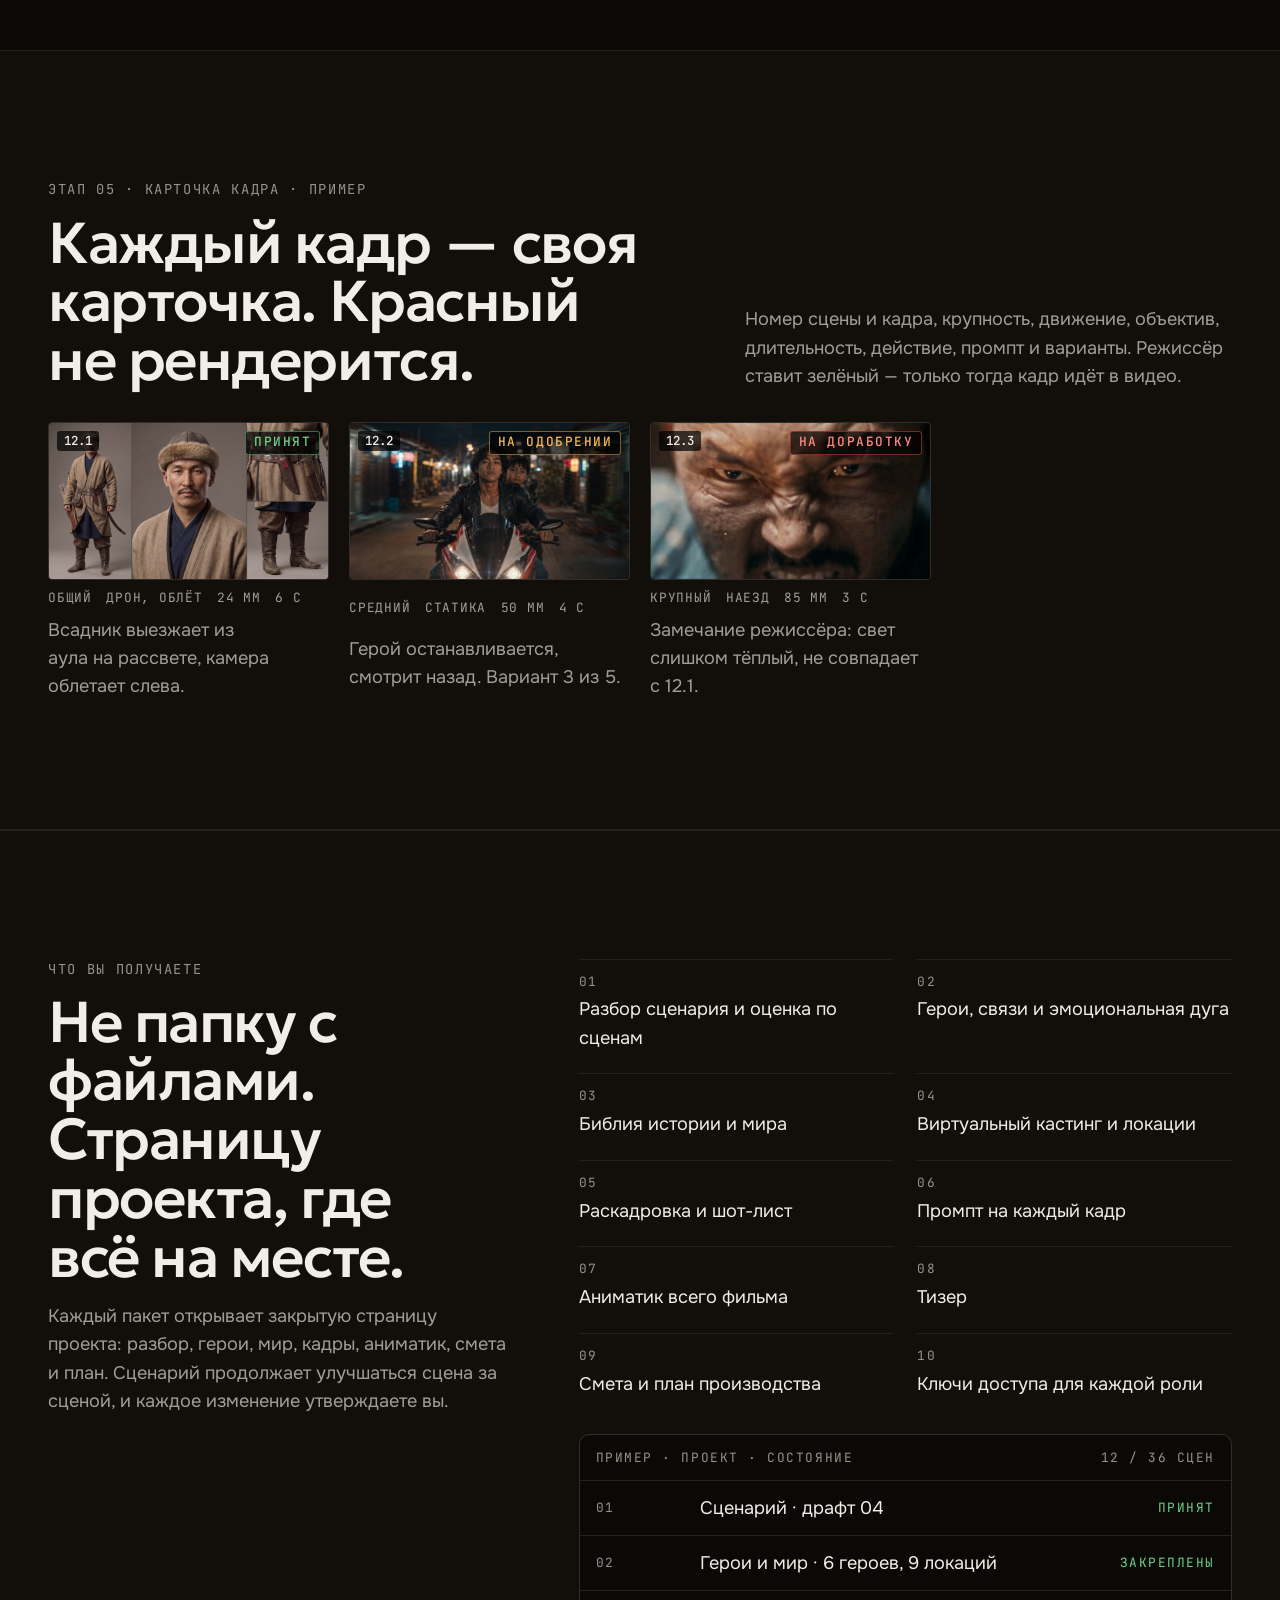
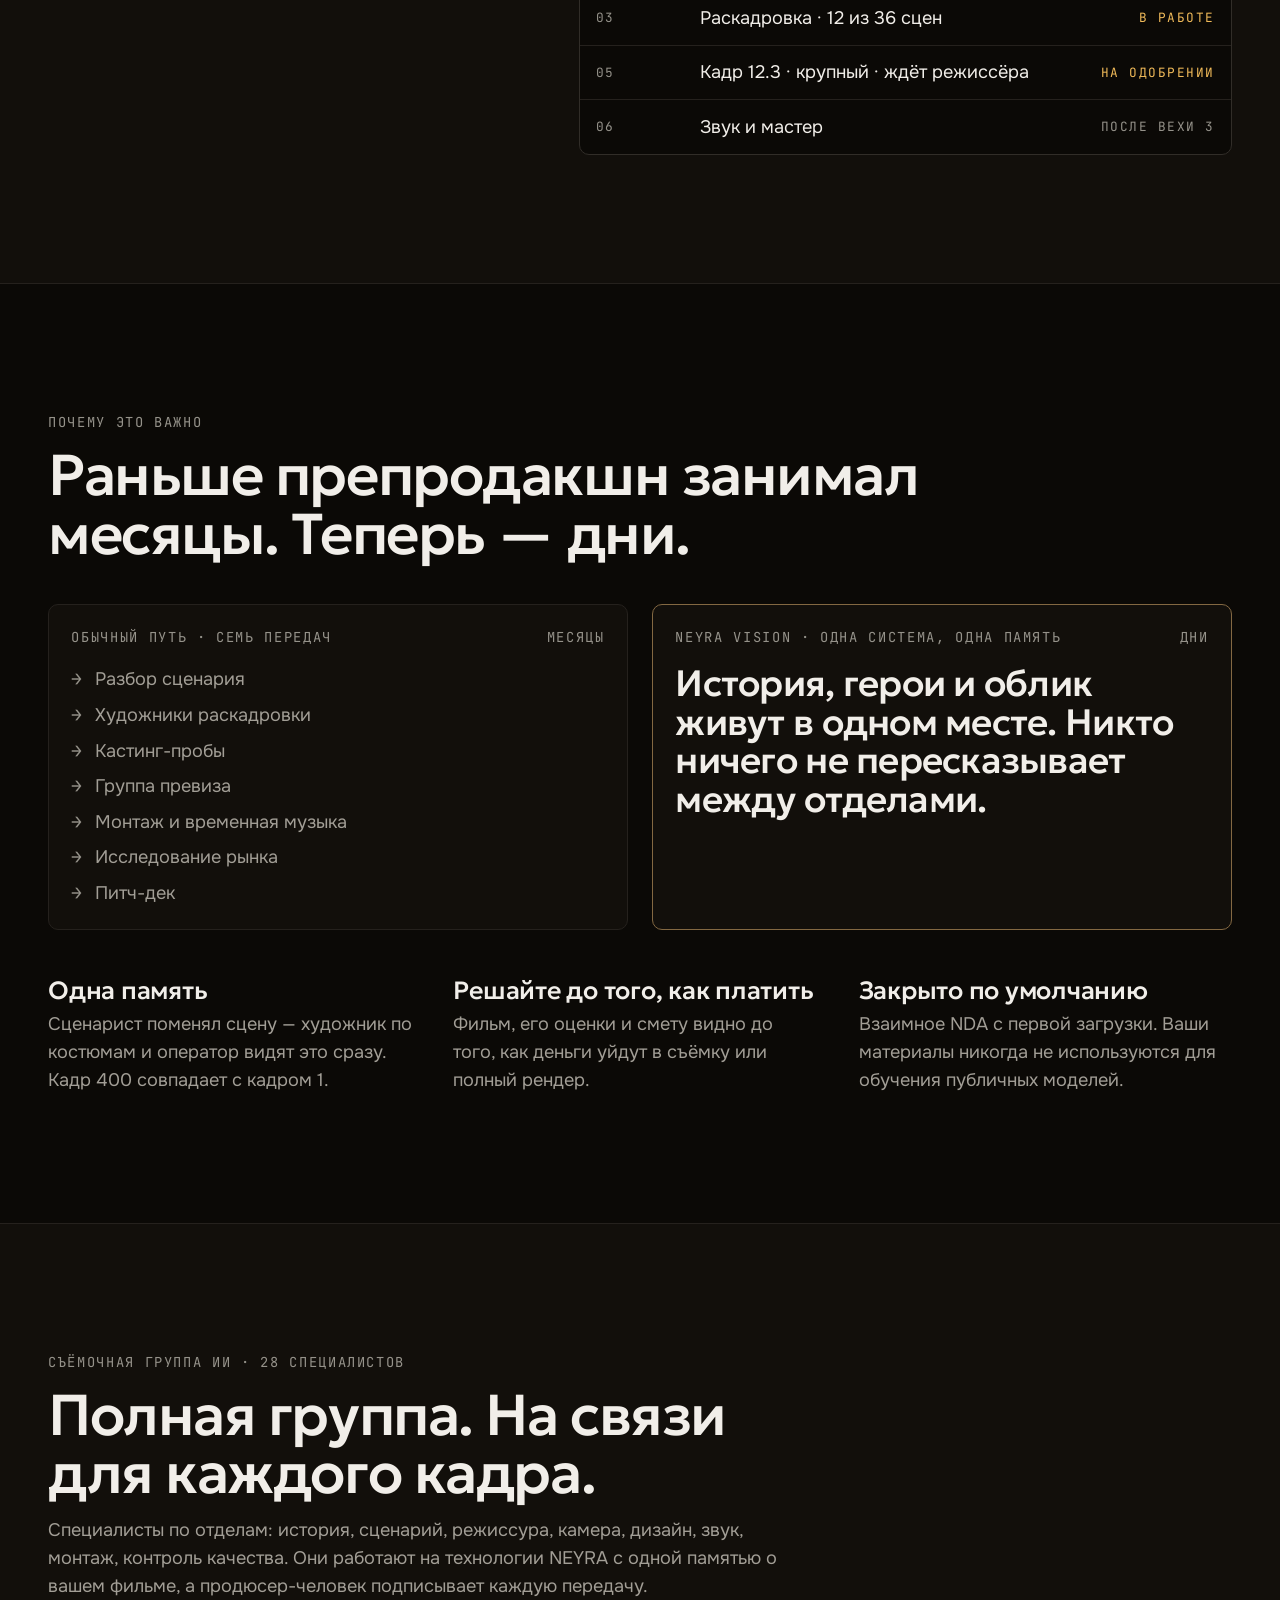
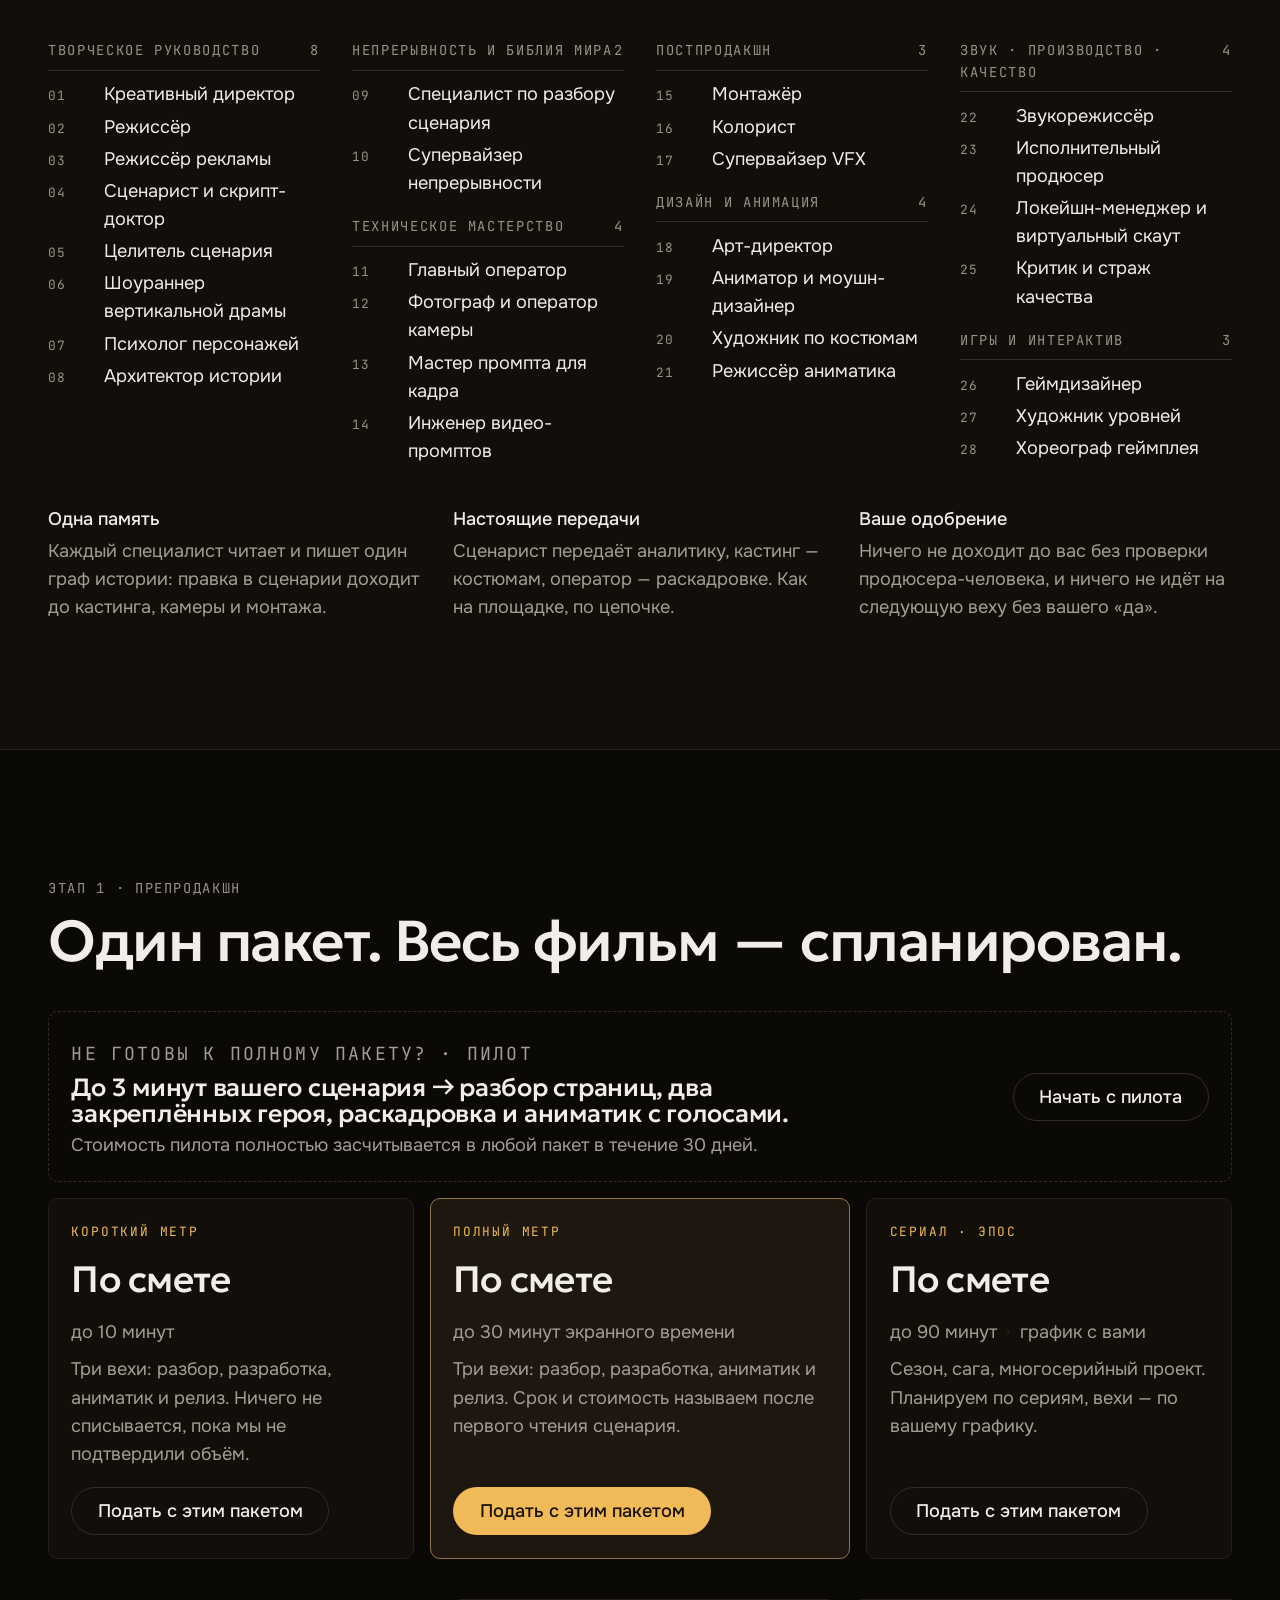
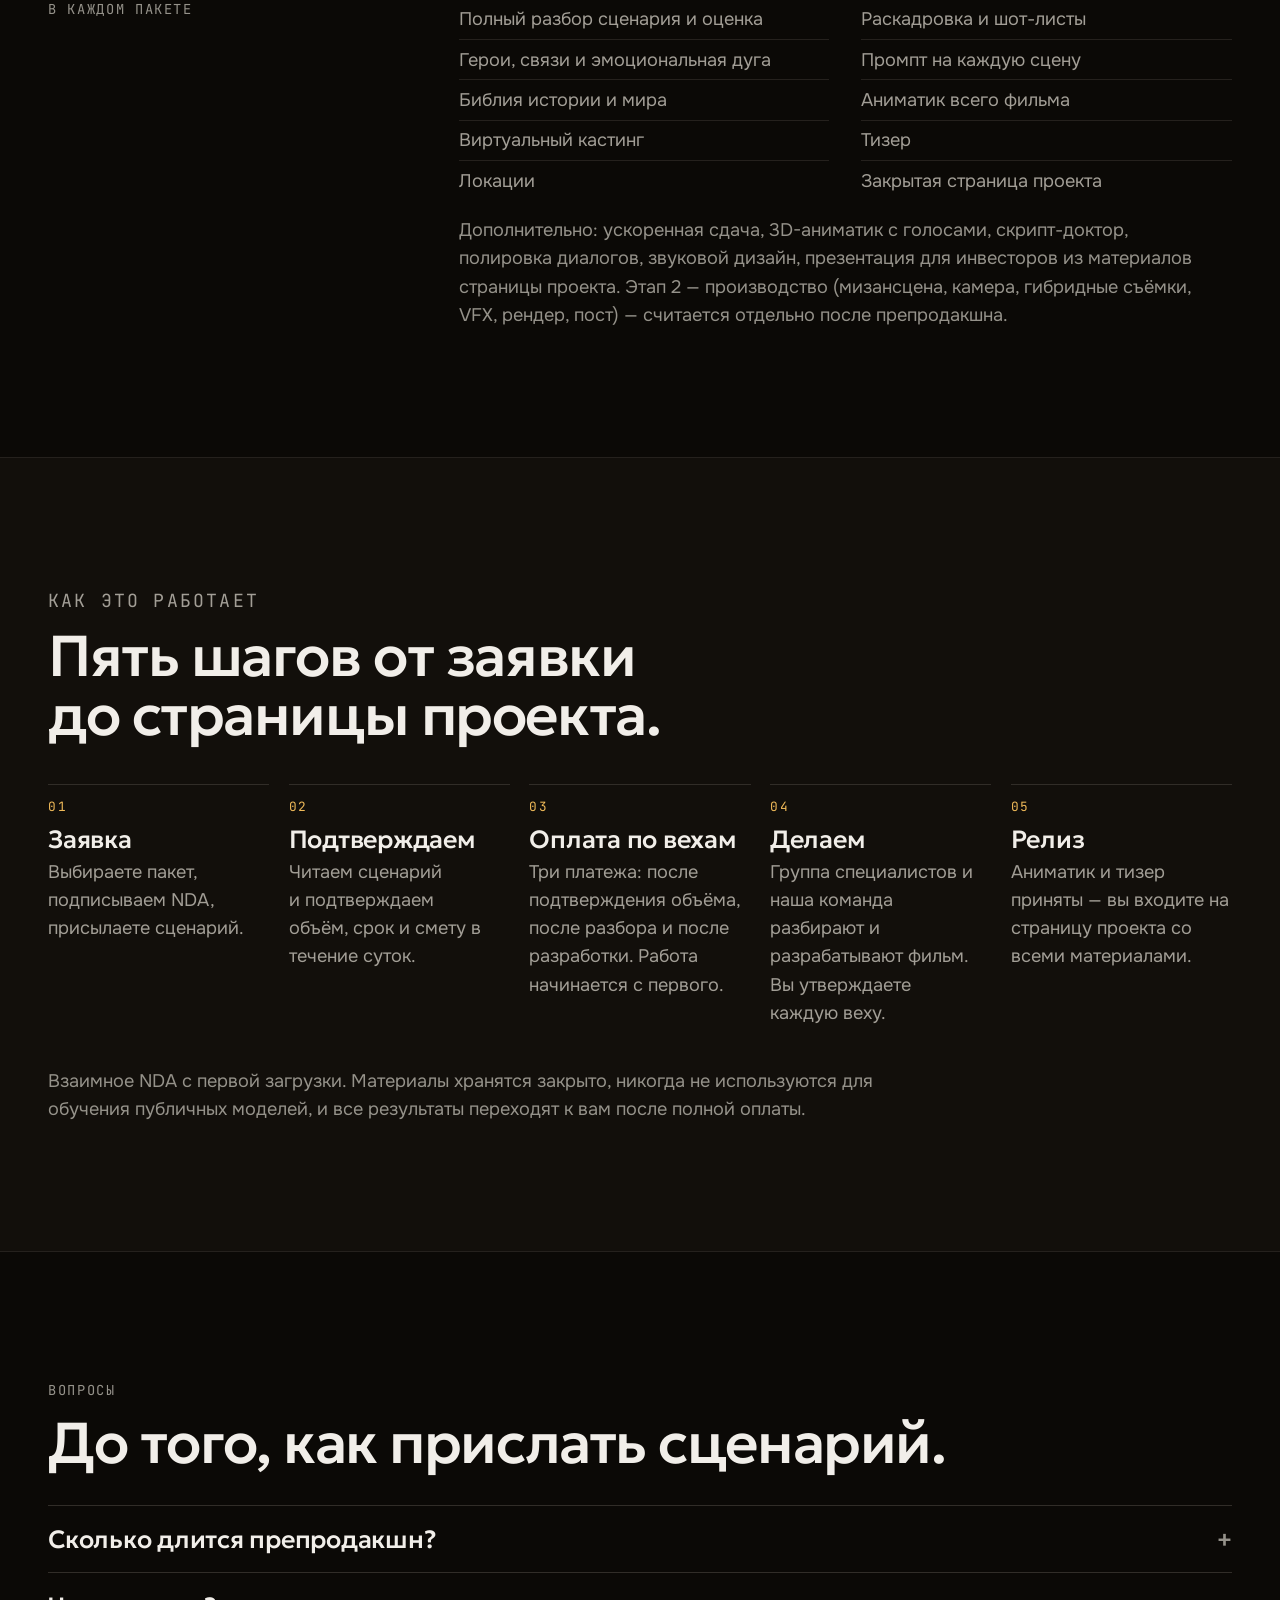
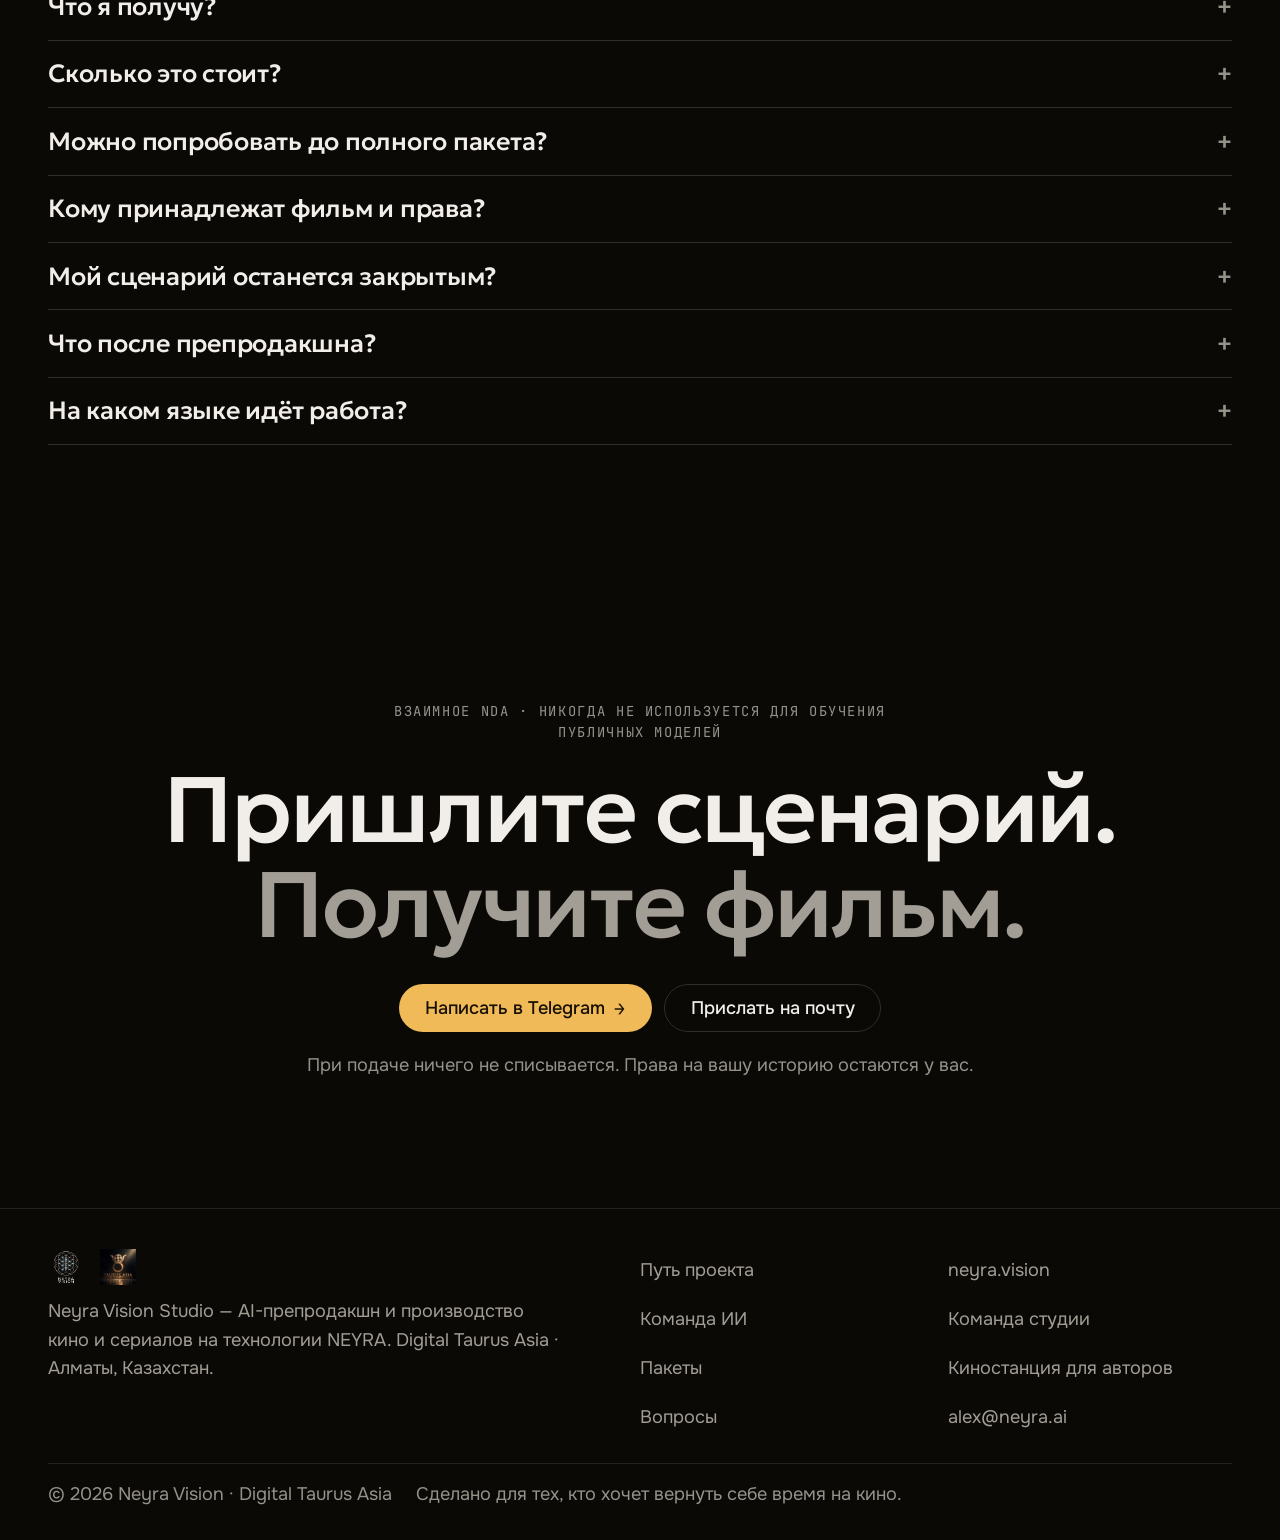
==== commit f6a19414: "34: главная — ссылки подвала и инлайн-ссылки 44 px на телефоне; раскадровка хранит перевод действия " ====
--- a/index.html
+++ b/index.html
@@ -242,7 +242,9 @@
 footer .logos{display:flex;gap:1rem;align-items:center;margin-bottom:.8rem}
 footer .logos img{height:36px;width:auto;opacity:.9}
 footer ul{list-style:none;margin:0;padding:0;display:grid;gap:.3rem}
-footer a{text-decoration:none;color:var(--muted)}
+footer a{text-decoration:none;color:var(--muted);display:inline-flex;align-items:center;min-height:44px}
+.out a{display:inline-flex;align-items:center;min-height:44px}
+.brand{min-height:44px}
 footer a:hover{color:var(--text)}
 footer .legal{grid-column:1/-1;border-top:1px solid var(--line-soft);padding-top:1rem;font-size:var(--step-0);color:var(--dim);display:flex;flex-wrap:wrap;gap:.5rem 1.5rem}
 /* mobile sticky cta */
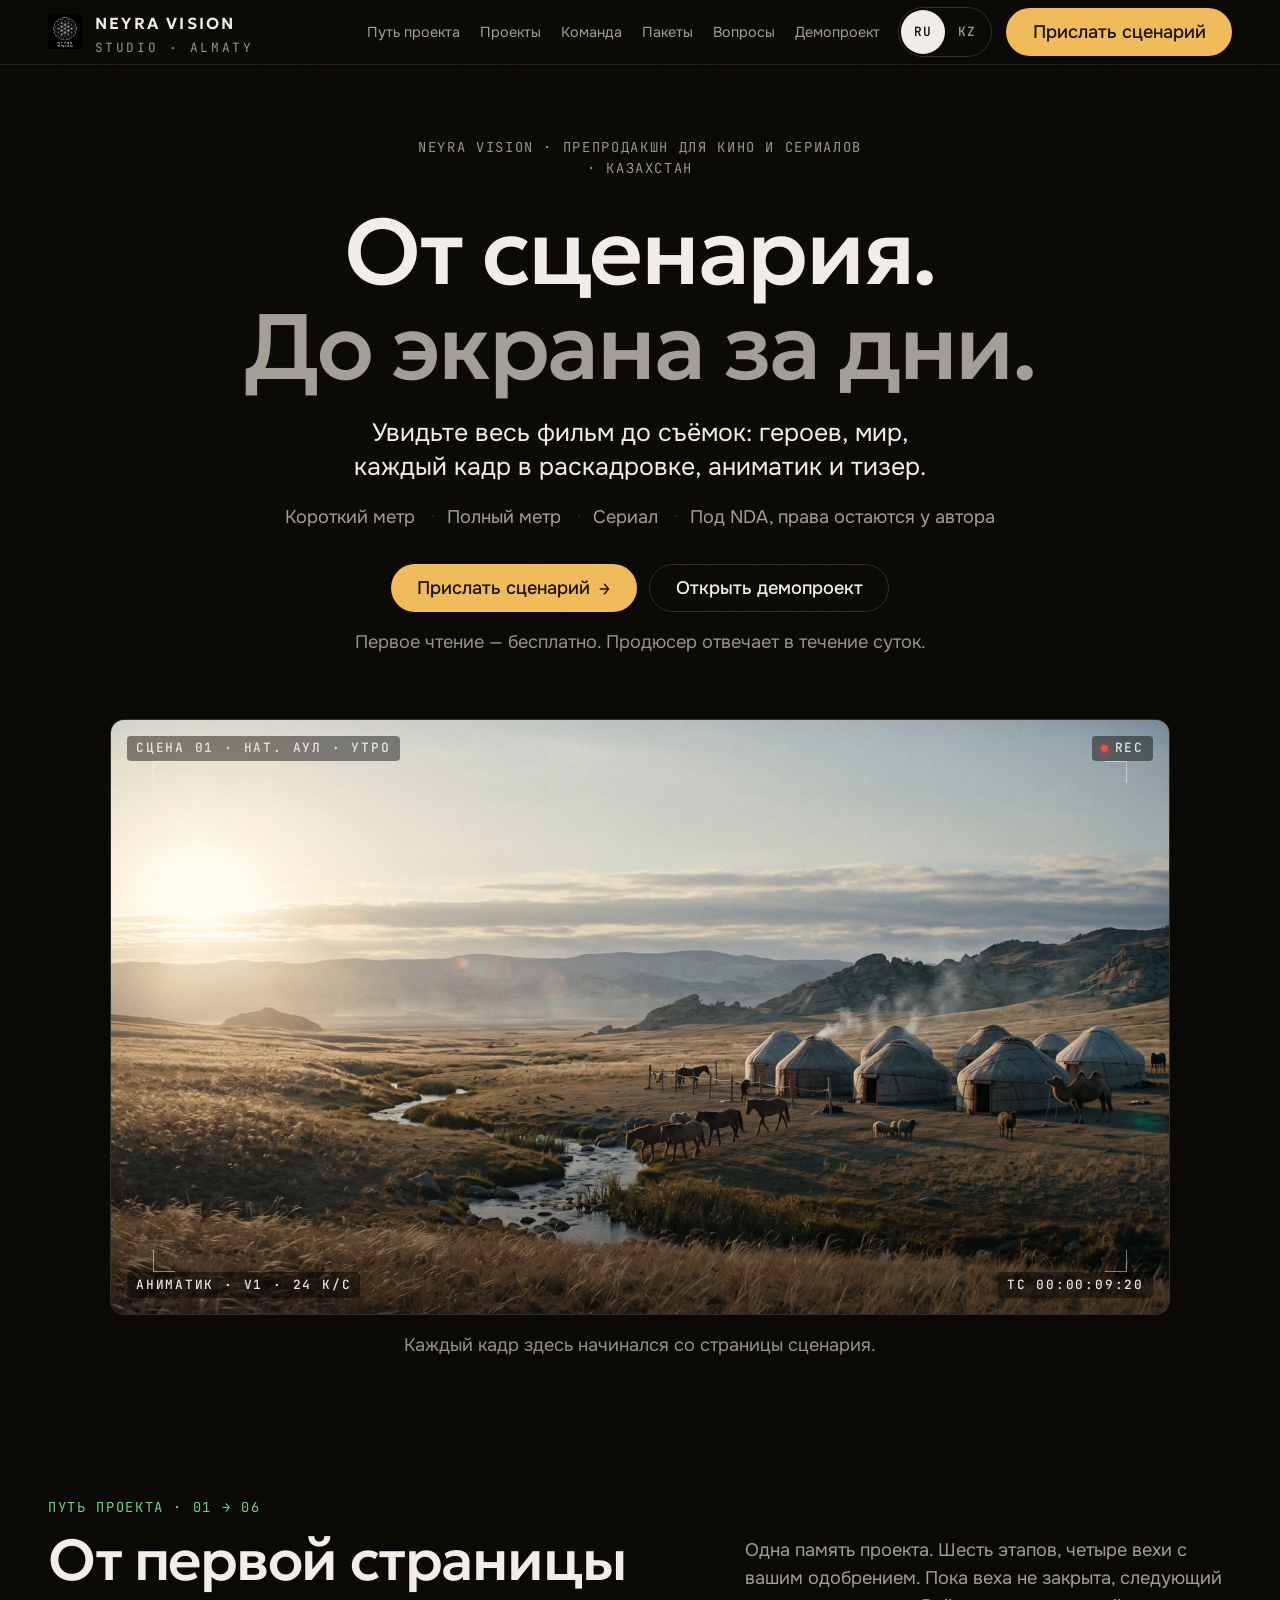
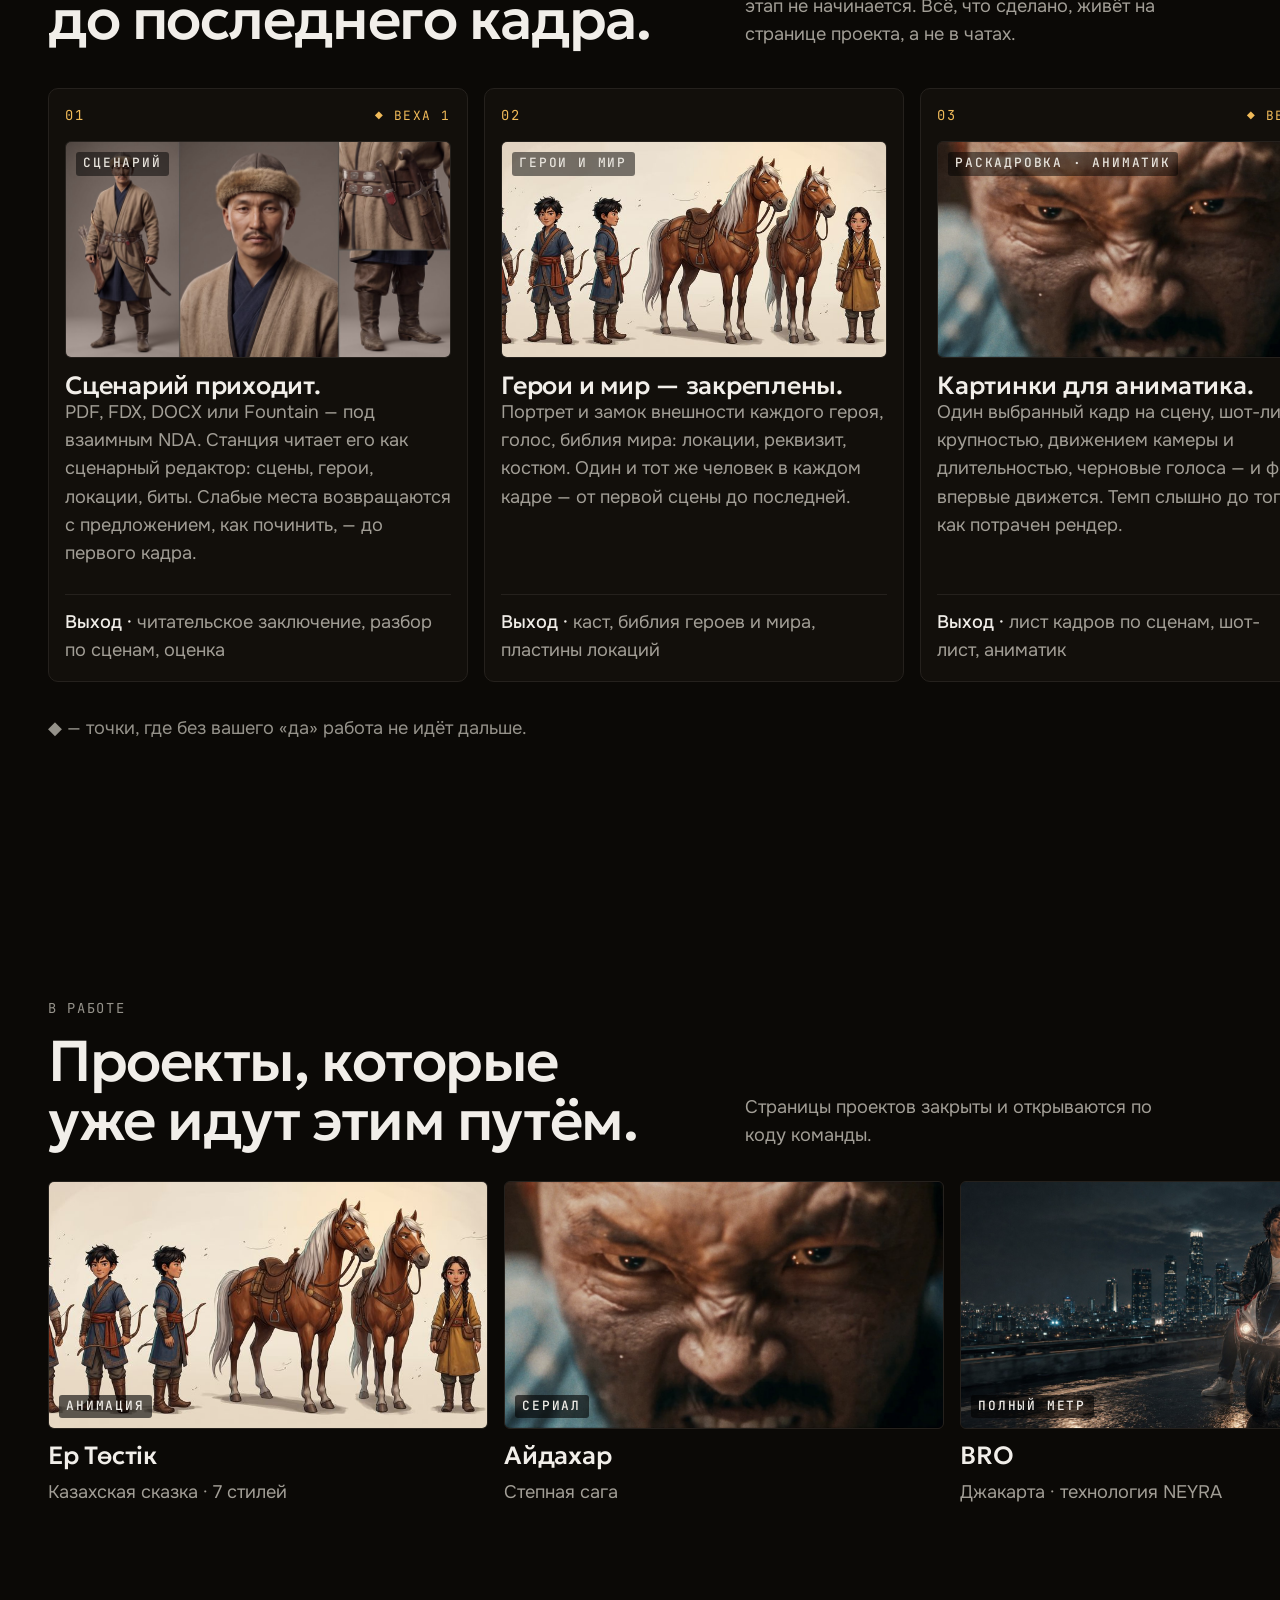
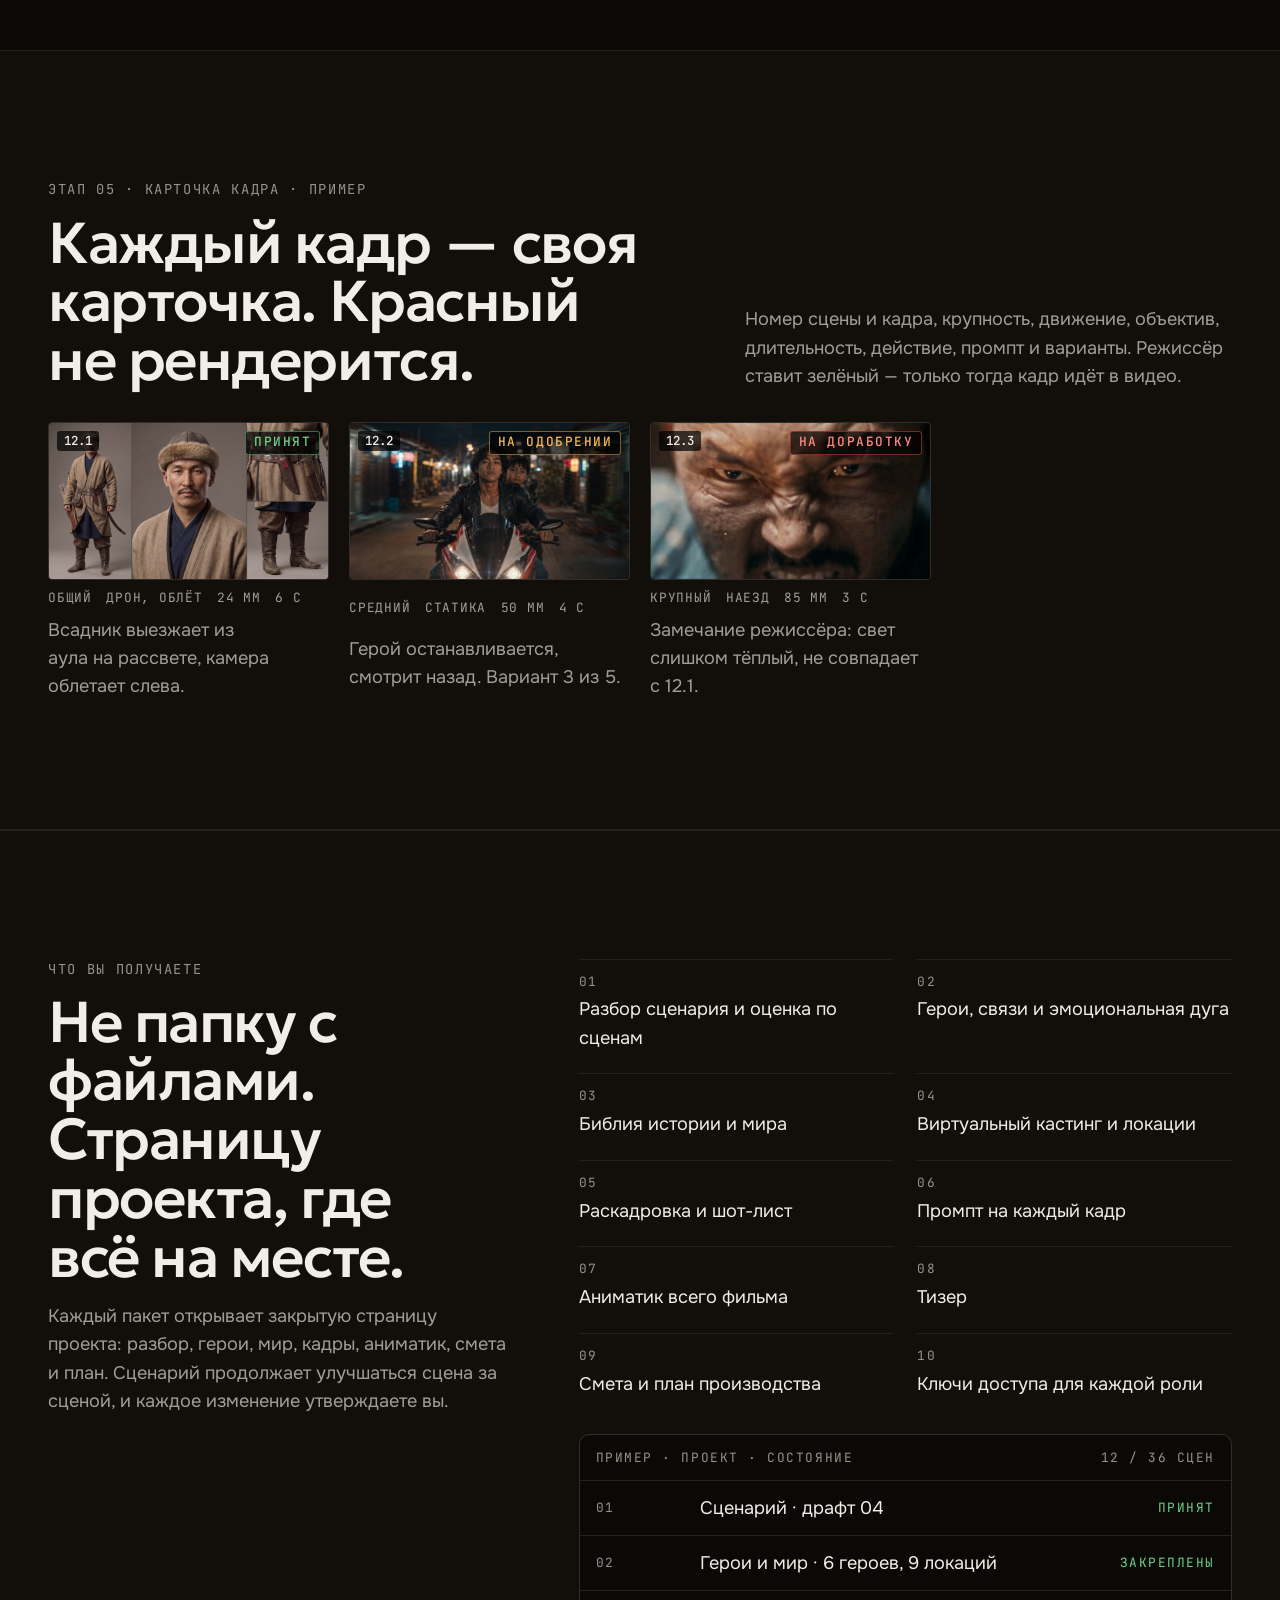
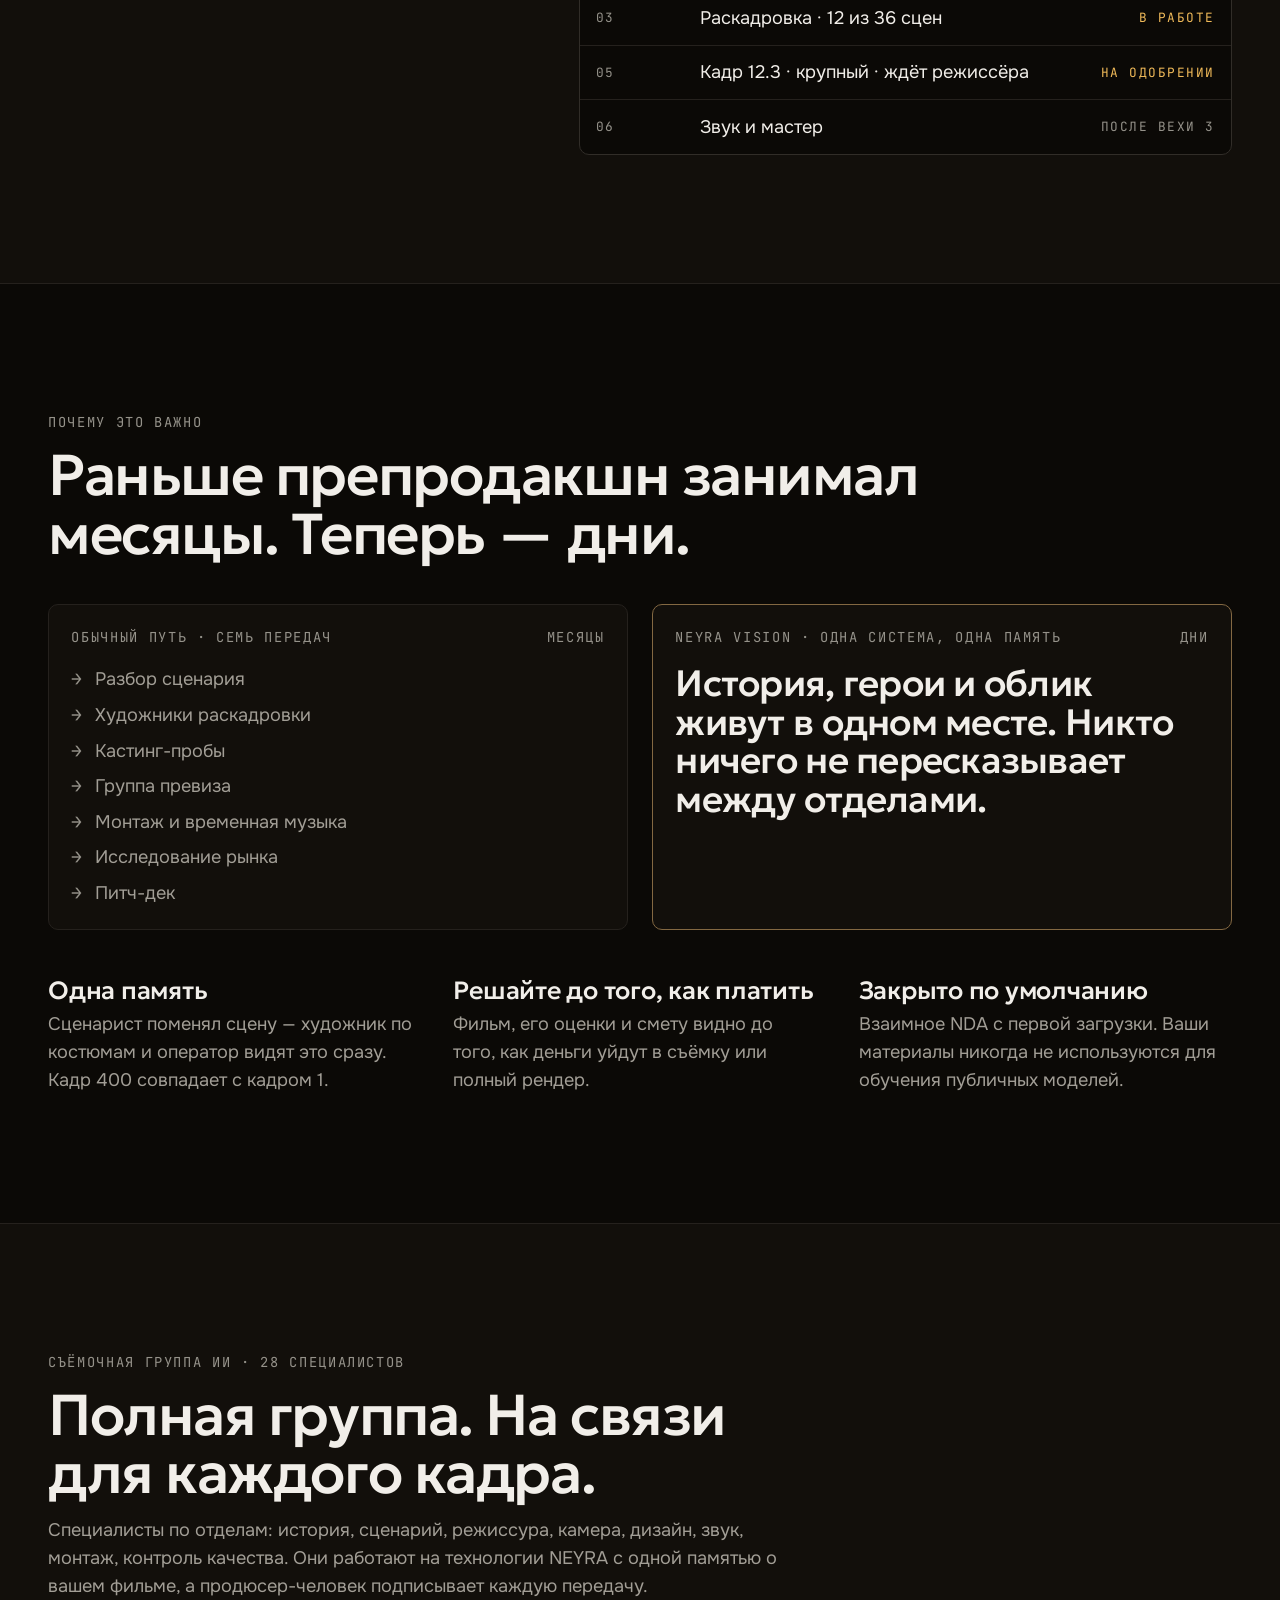
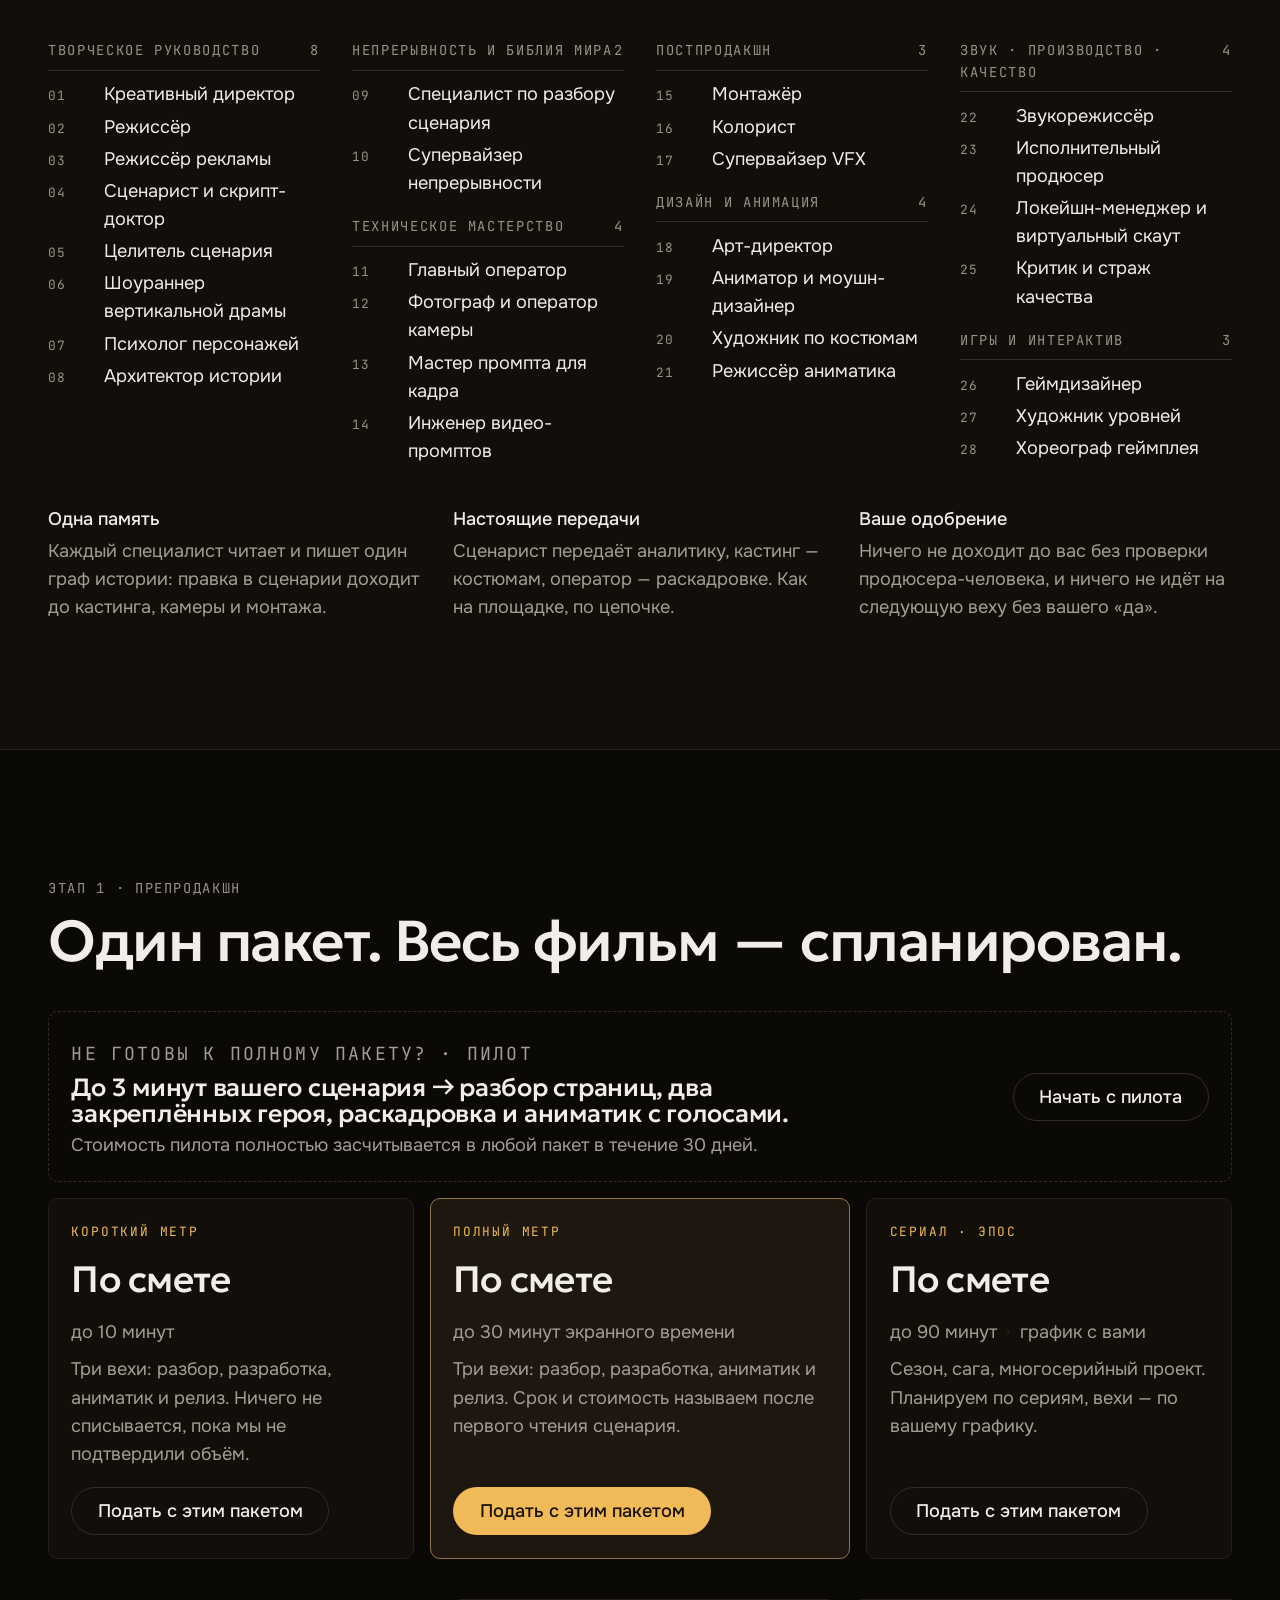
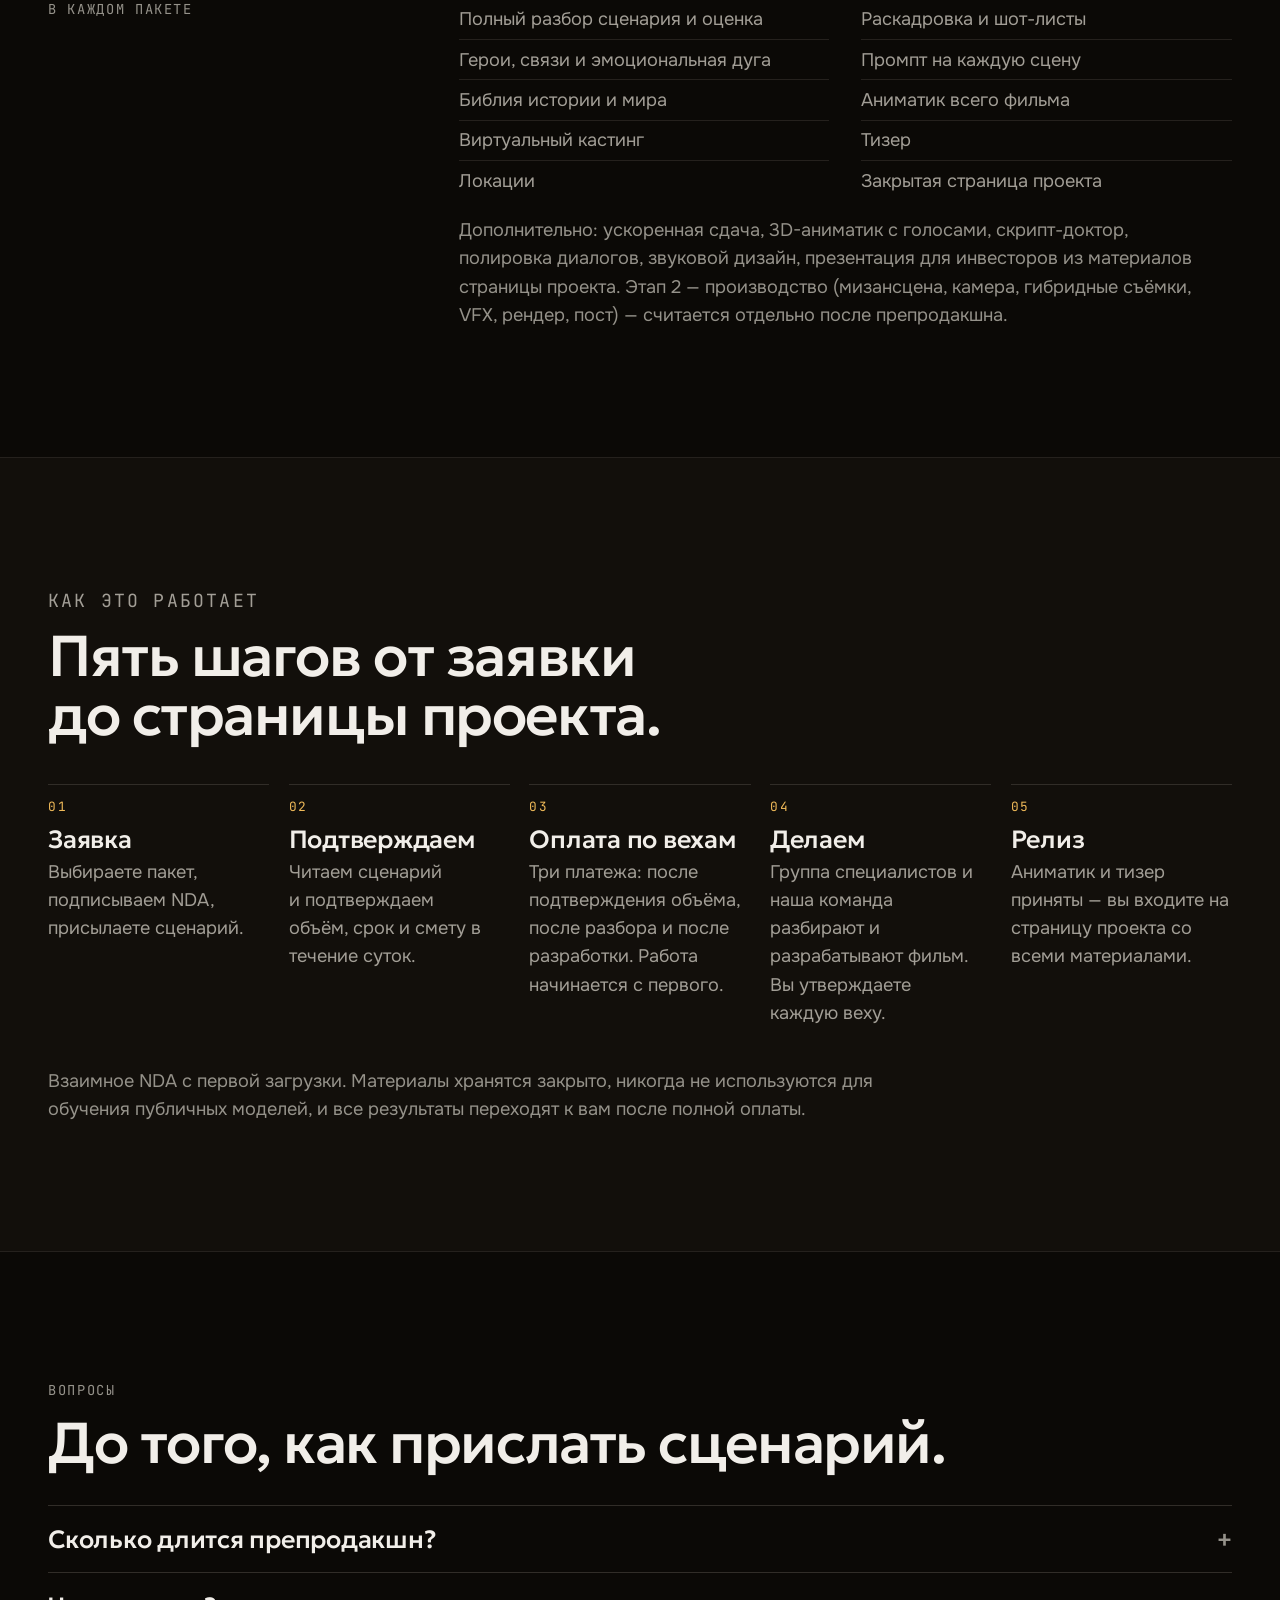
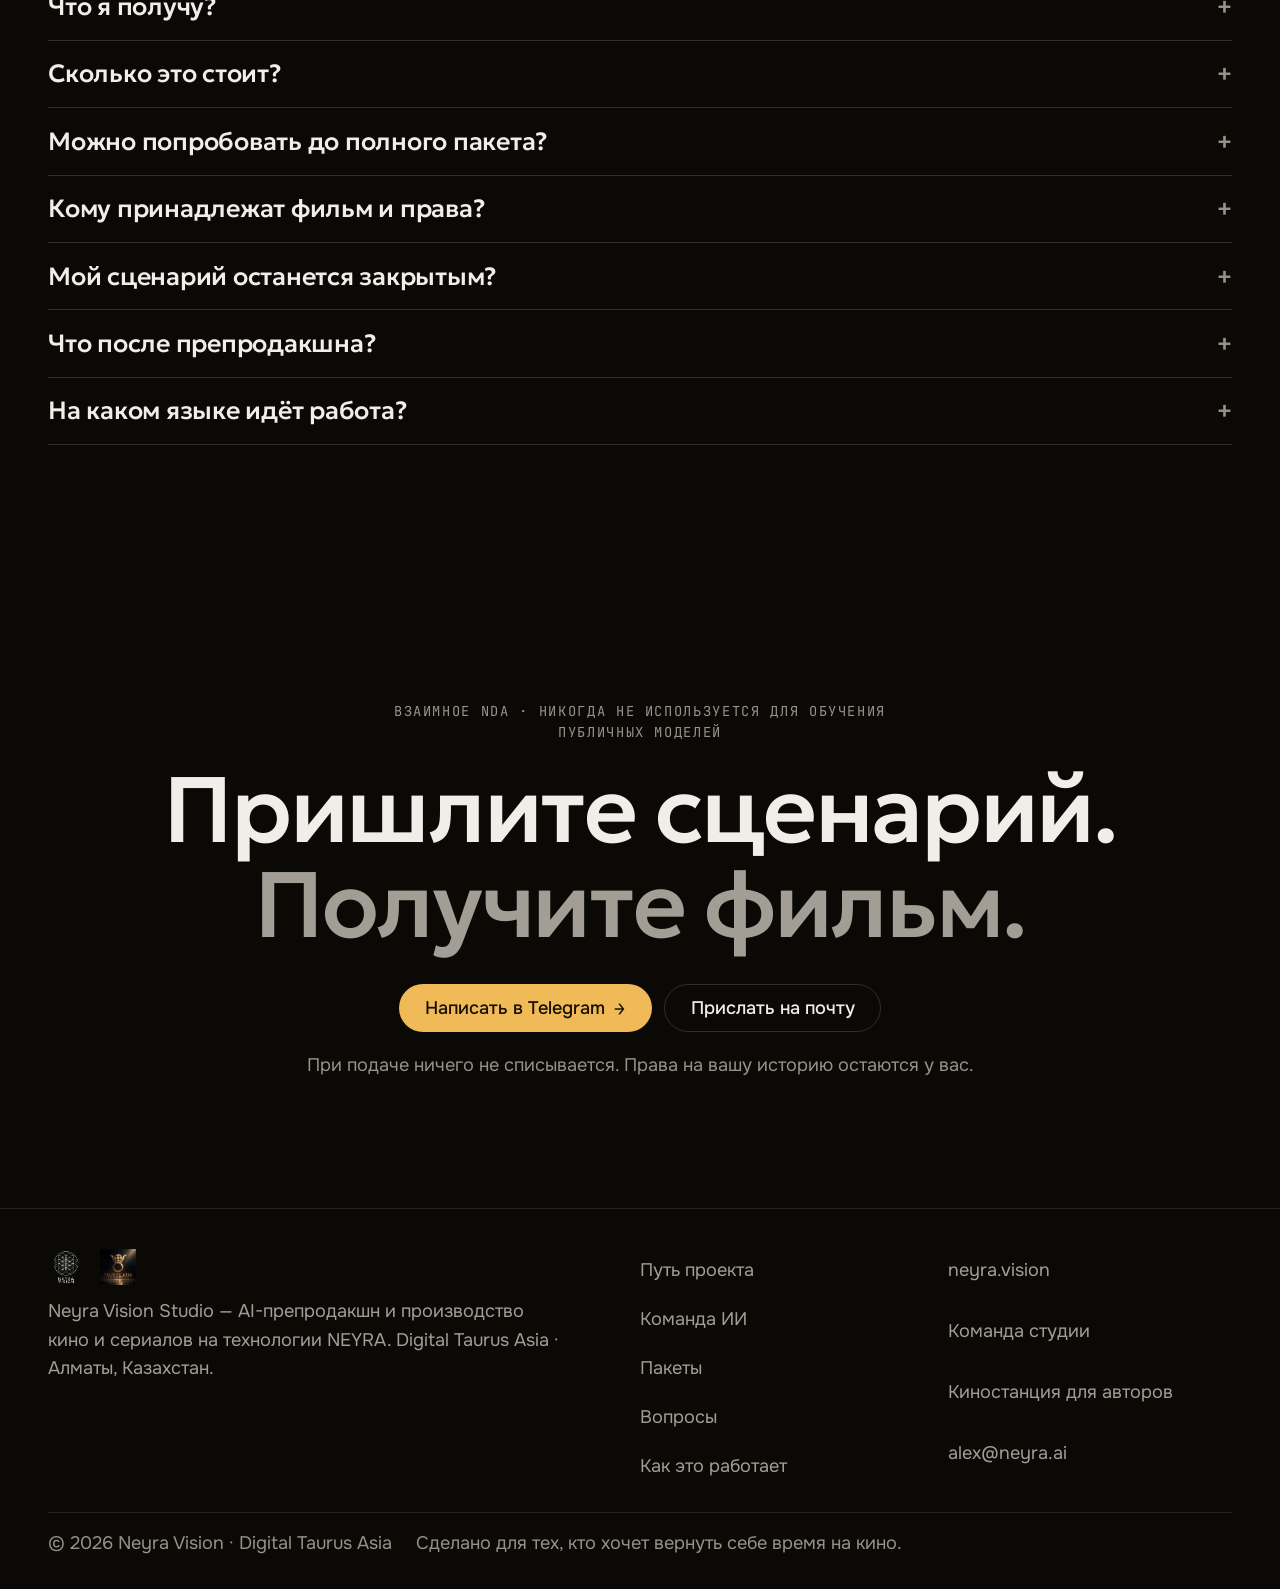
==== commit e64524a8: "44: страница «Как это работает» (pomoshch/), ссылка в подвале, PROVERKA — проверки окна и сервера Co" ====
--- a/index.html
+++ b/index.html
@@ -698,6 +698,7 @@
       <li><a href="#komanda"><span class="ru">Команда ИИ</span><span class="kz">ЖИ тобы</span></a></li>
       <li><a href="#pakety"><span class="ru">Пакеты</span><span class="kz">Пакеттер</span></a></li>
       <li><a href="#voprosy"><span class="ru">Вопросы</span><span class="kz">Сұрақтар</span></a></li>
+      <li><a href="pomoshch/"><span class="ru">Как это работает</span><span class="kz">Бұл қалай жұмыс істейді</span></a></li>
     </ul>
     <ul>
       <li><a href="https://neyra.vision/">neyra.vision</a></li>
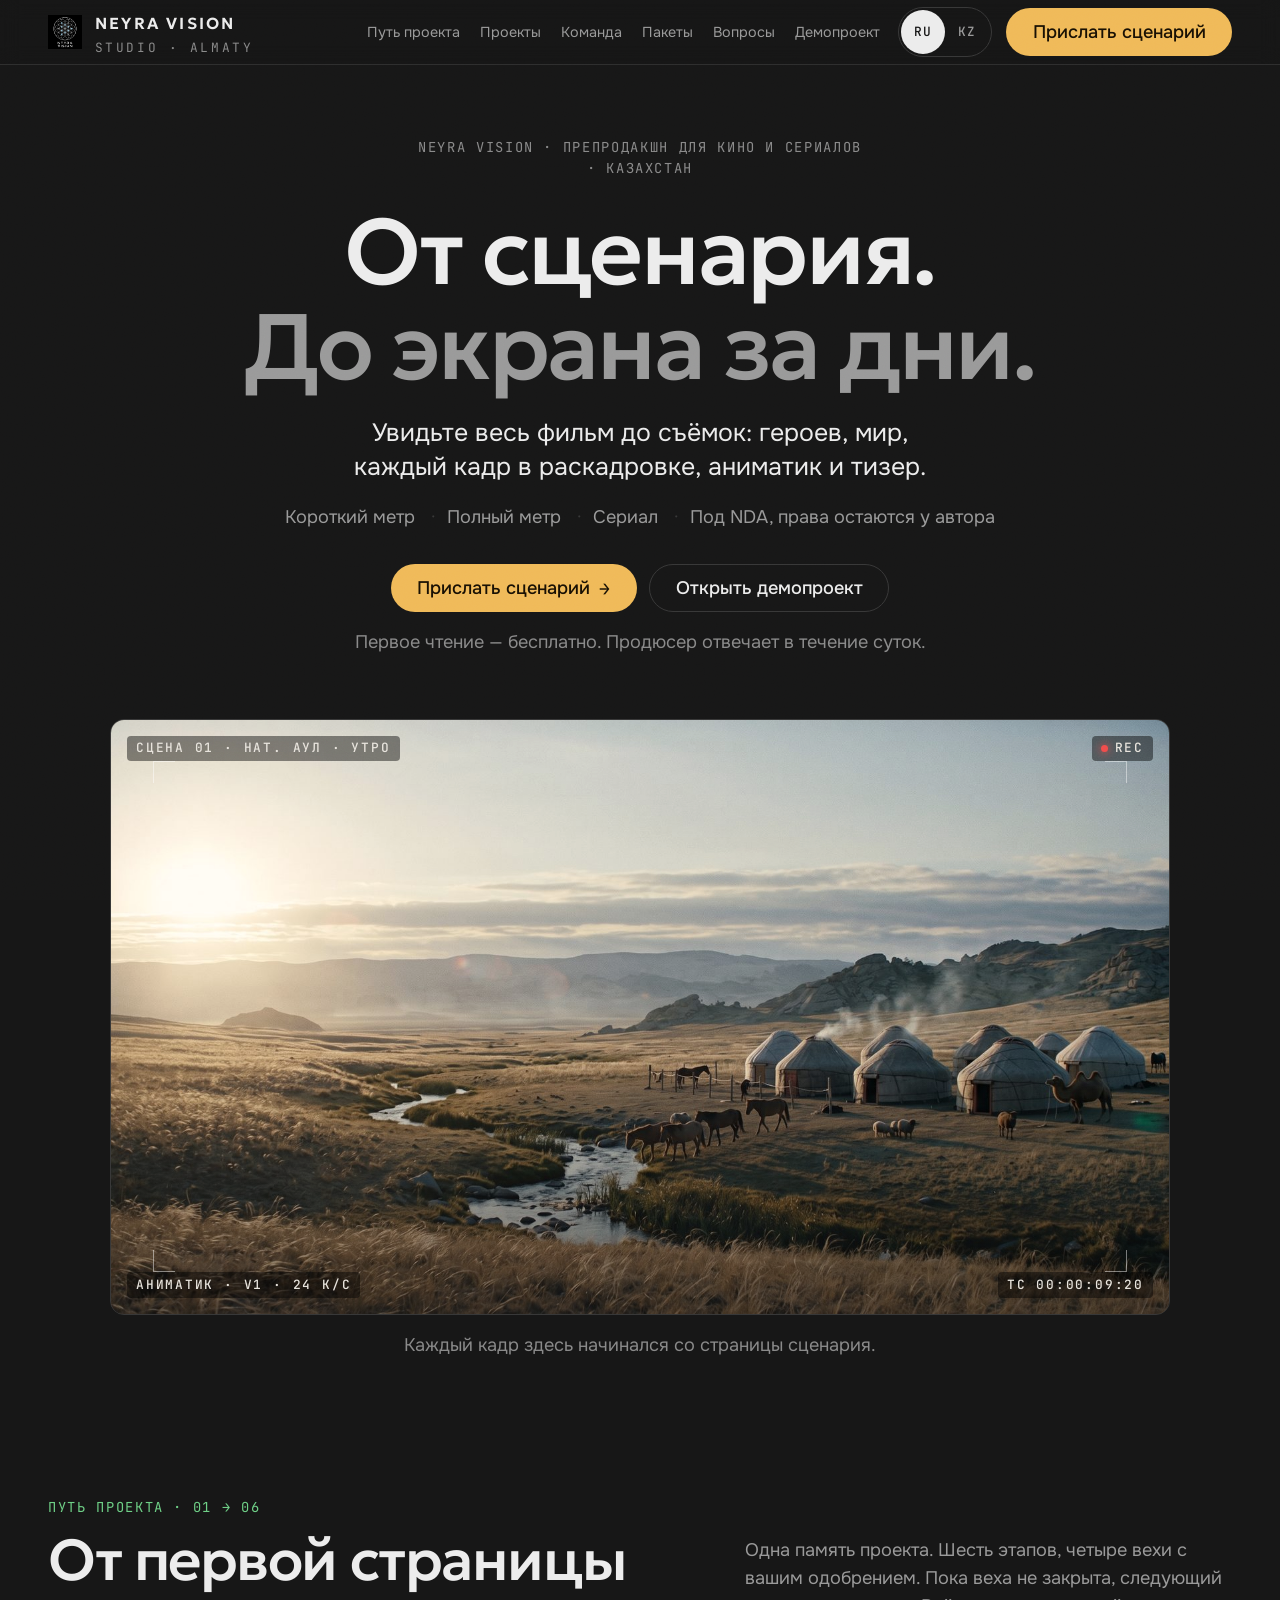
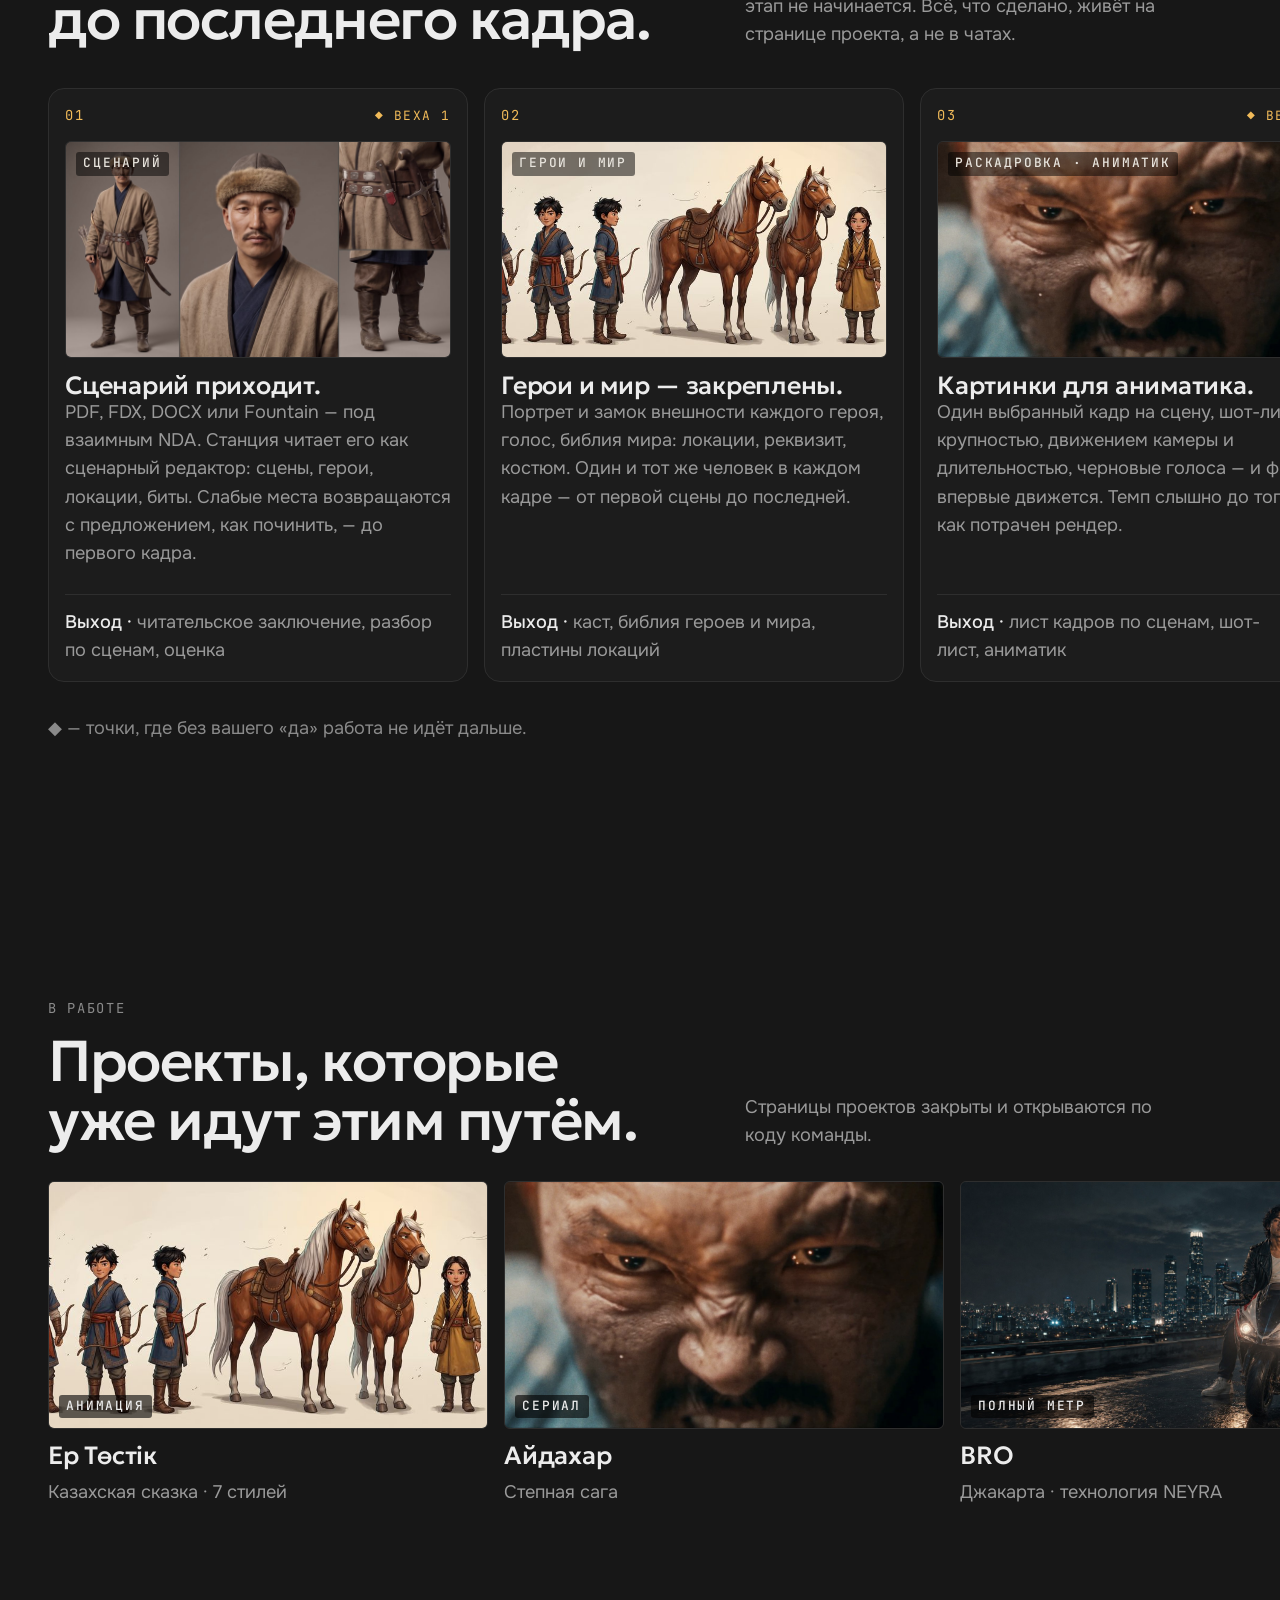
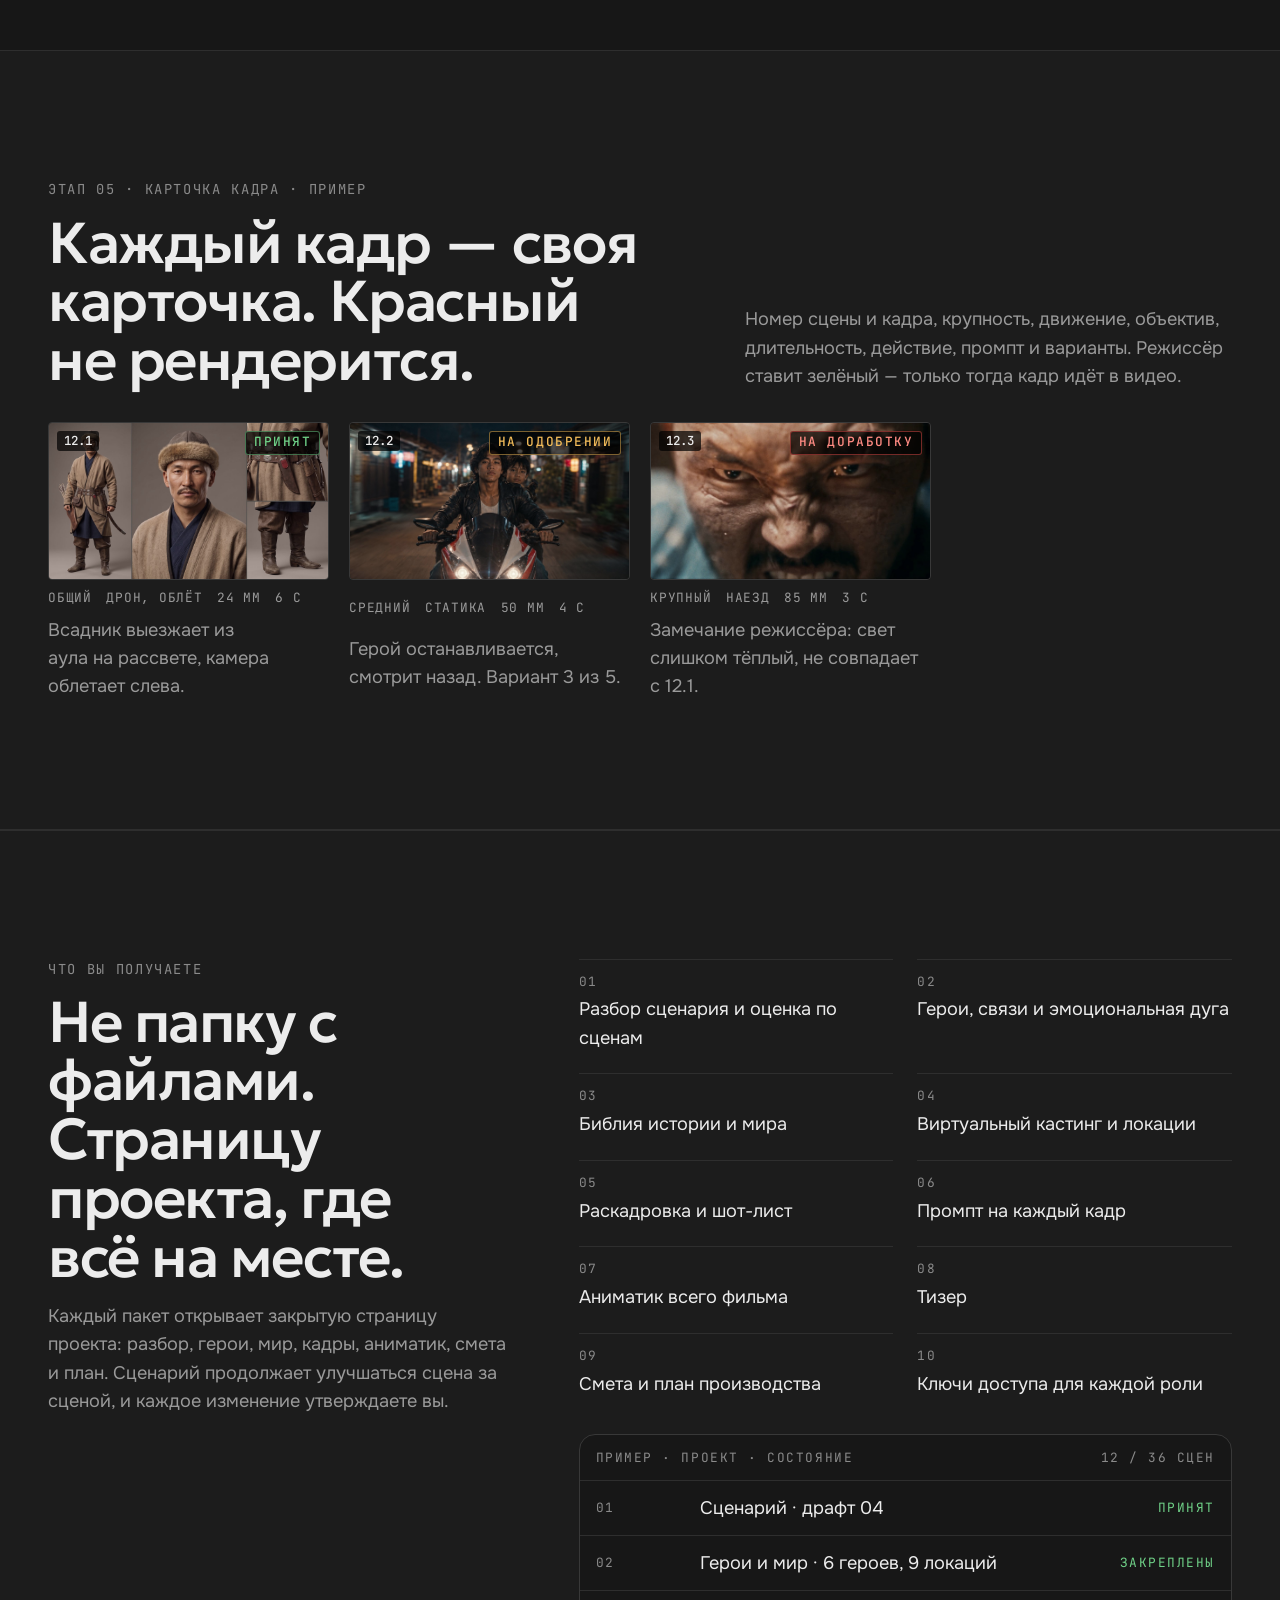
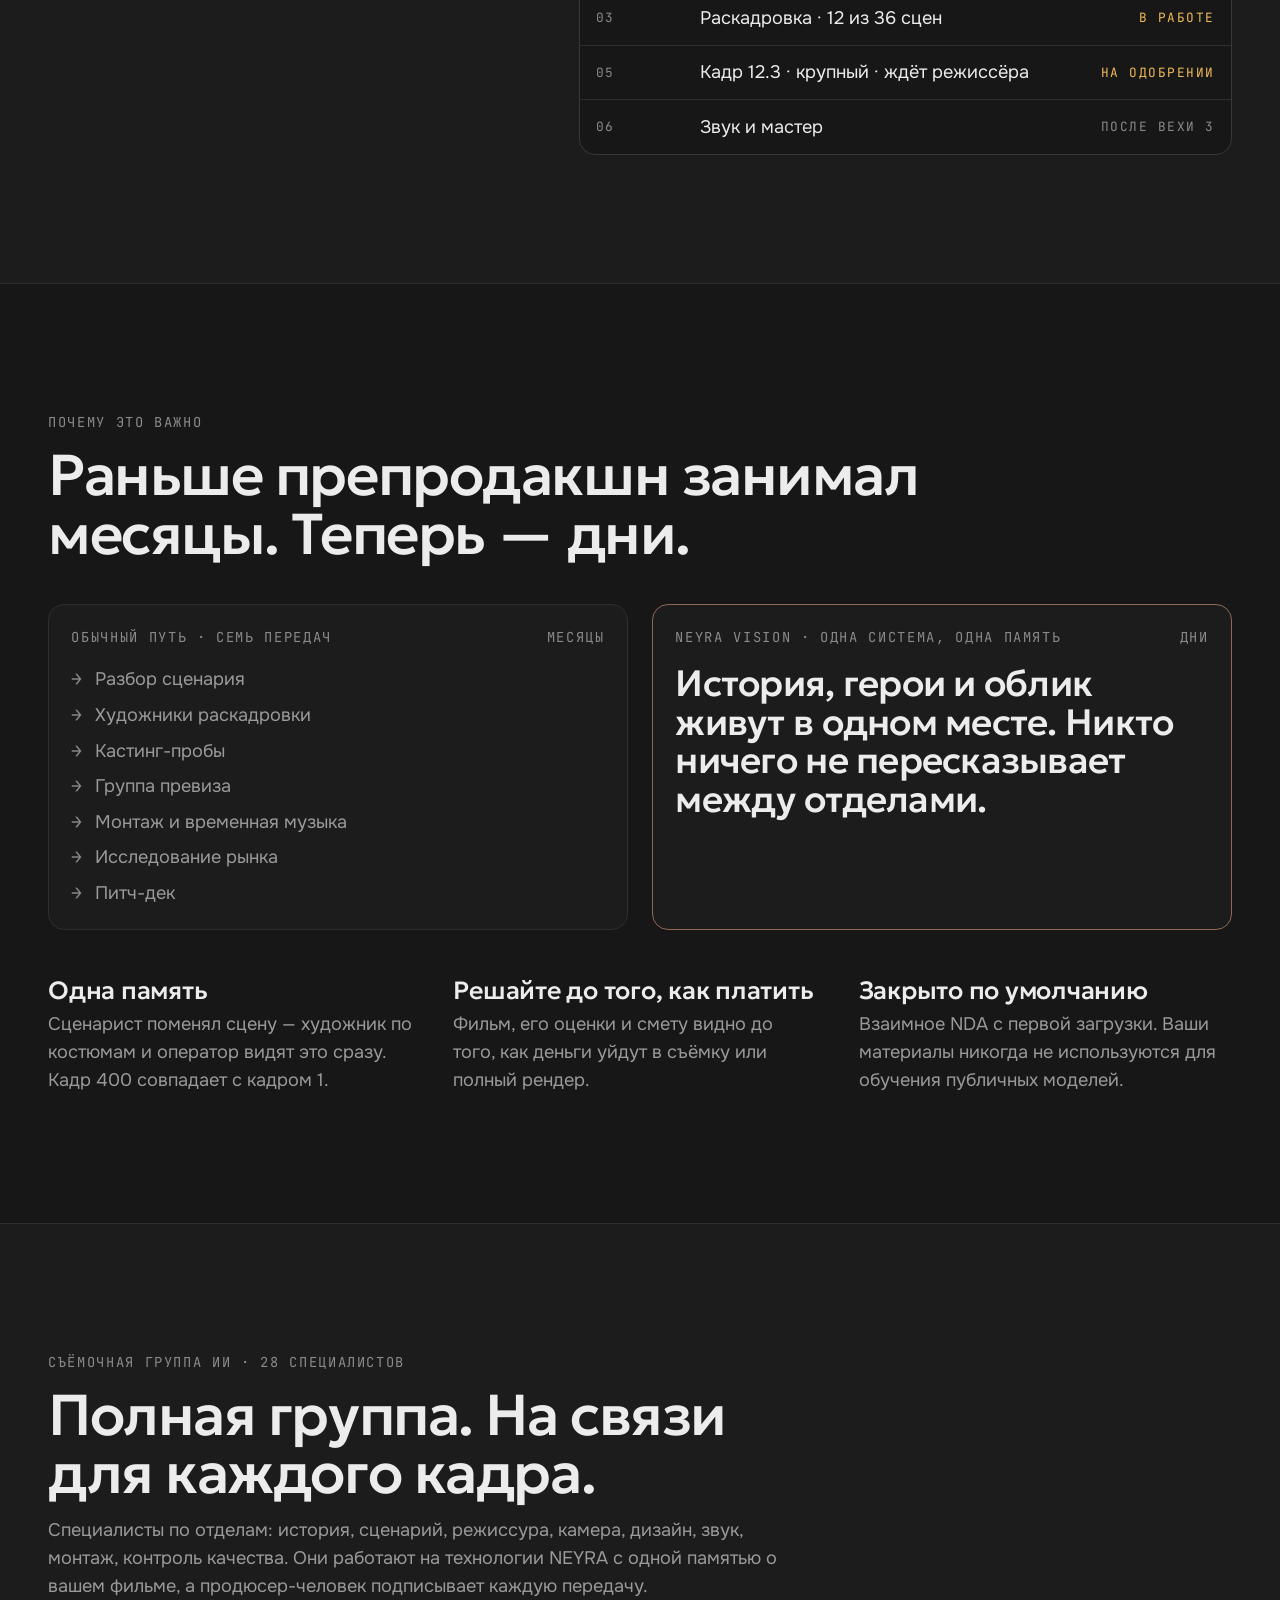
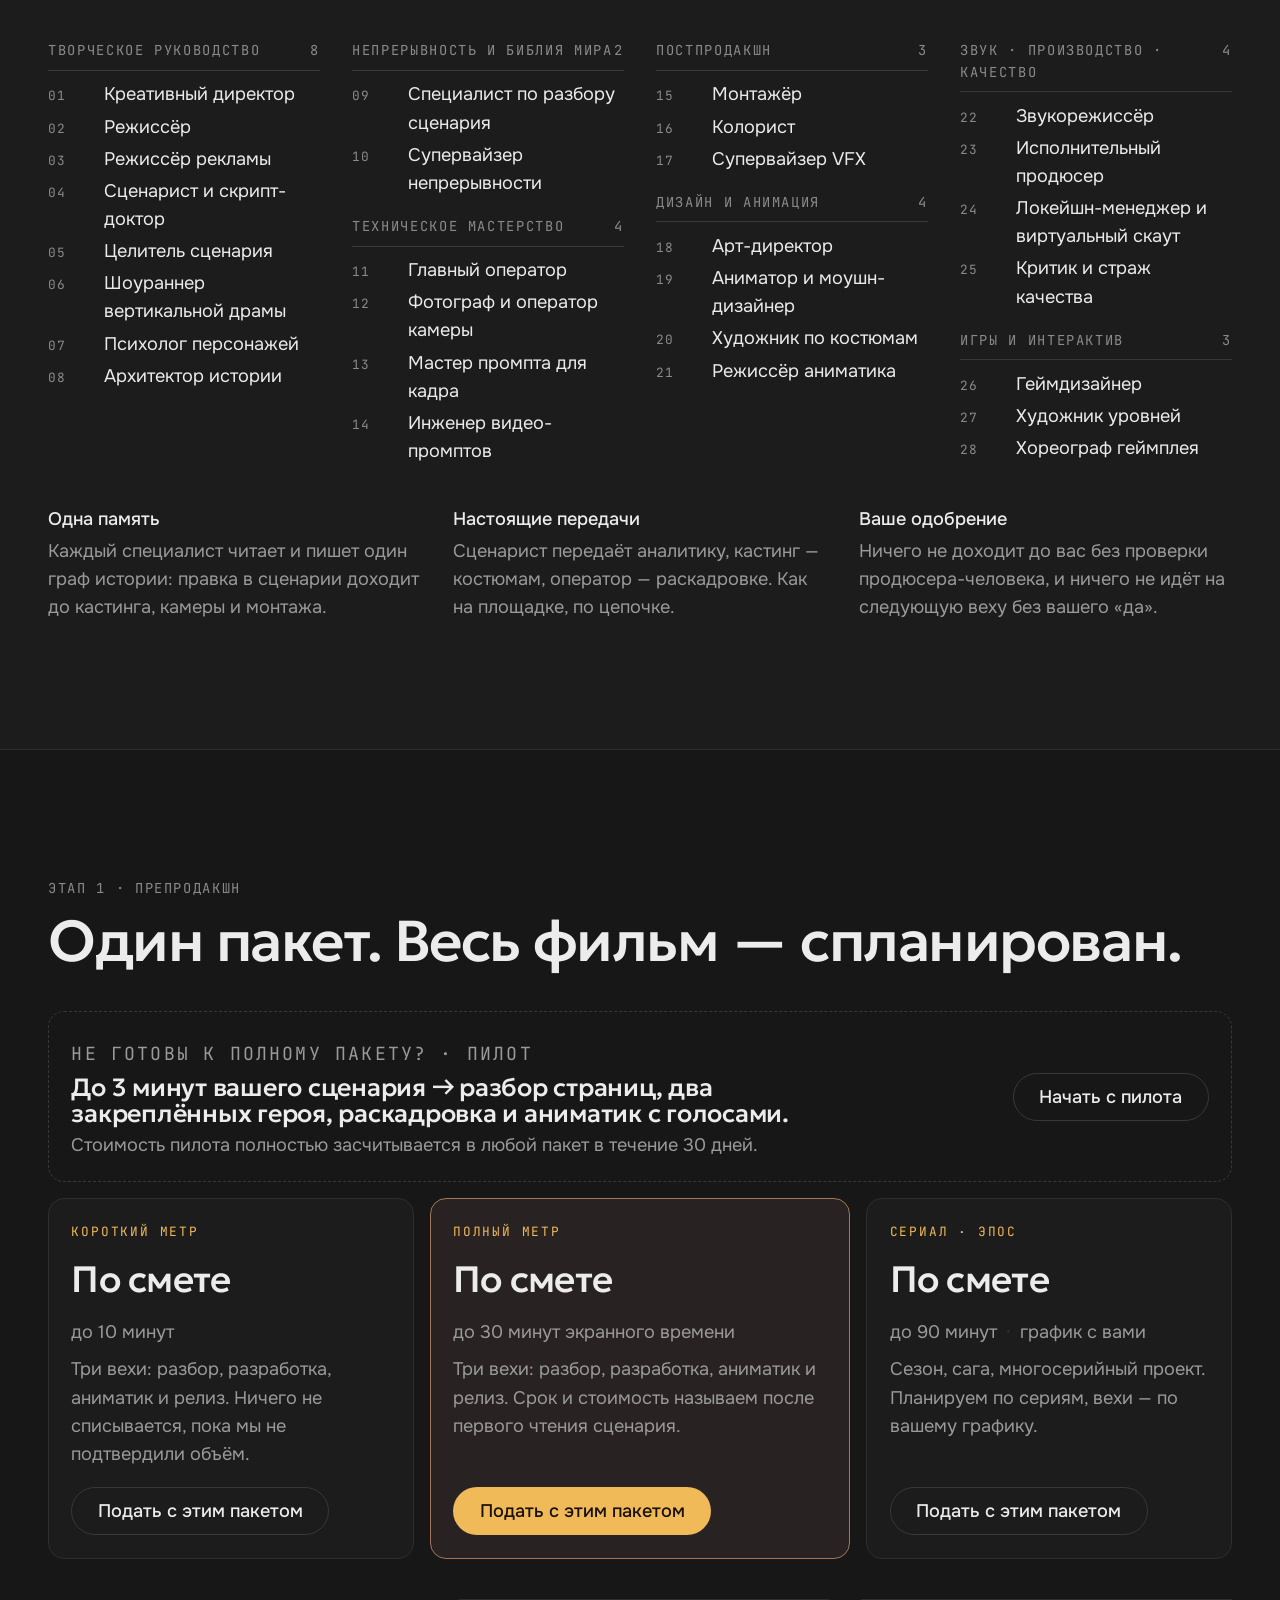
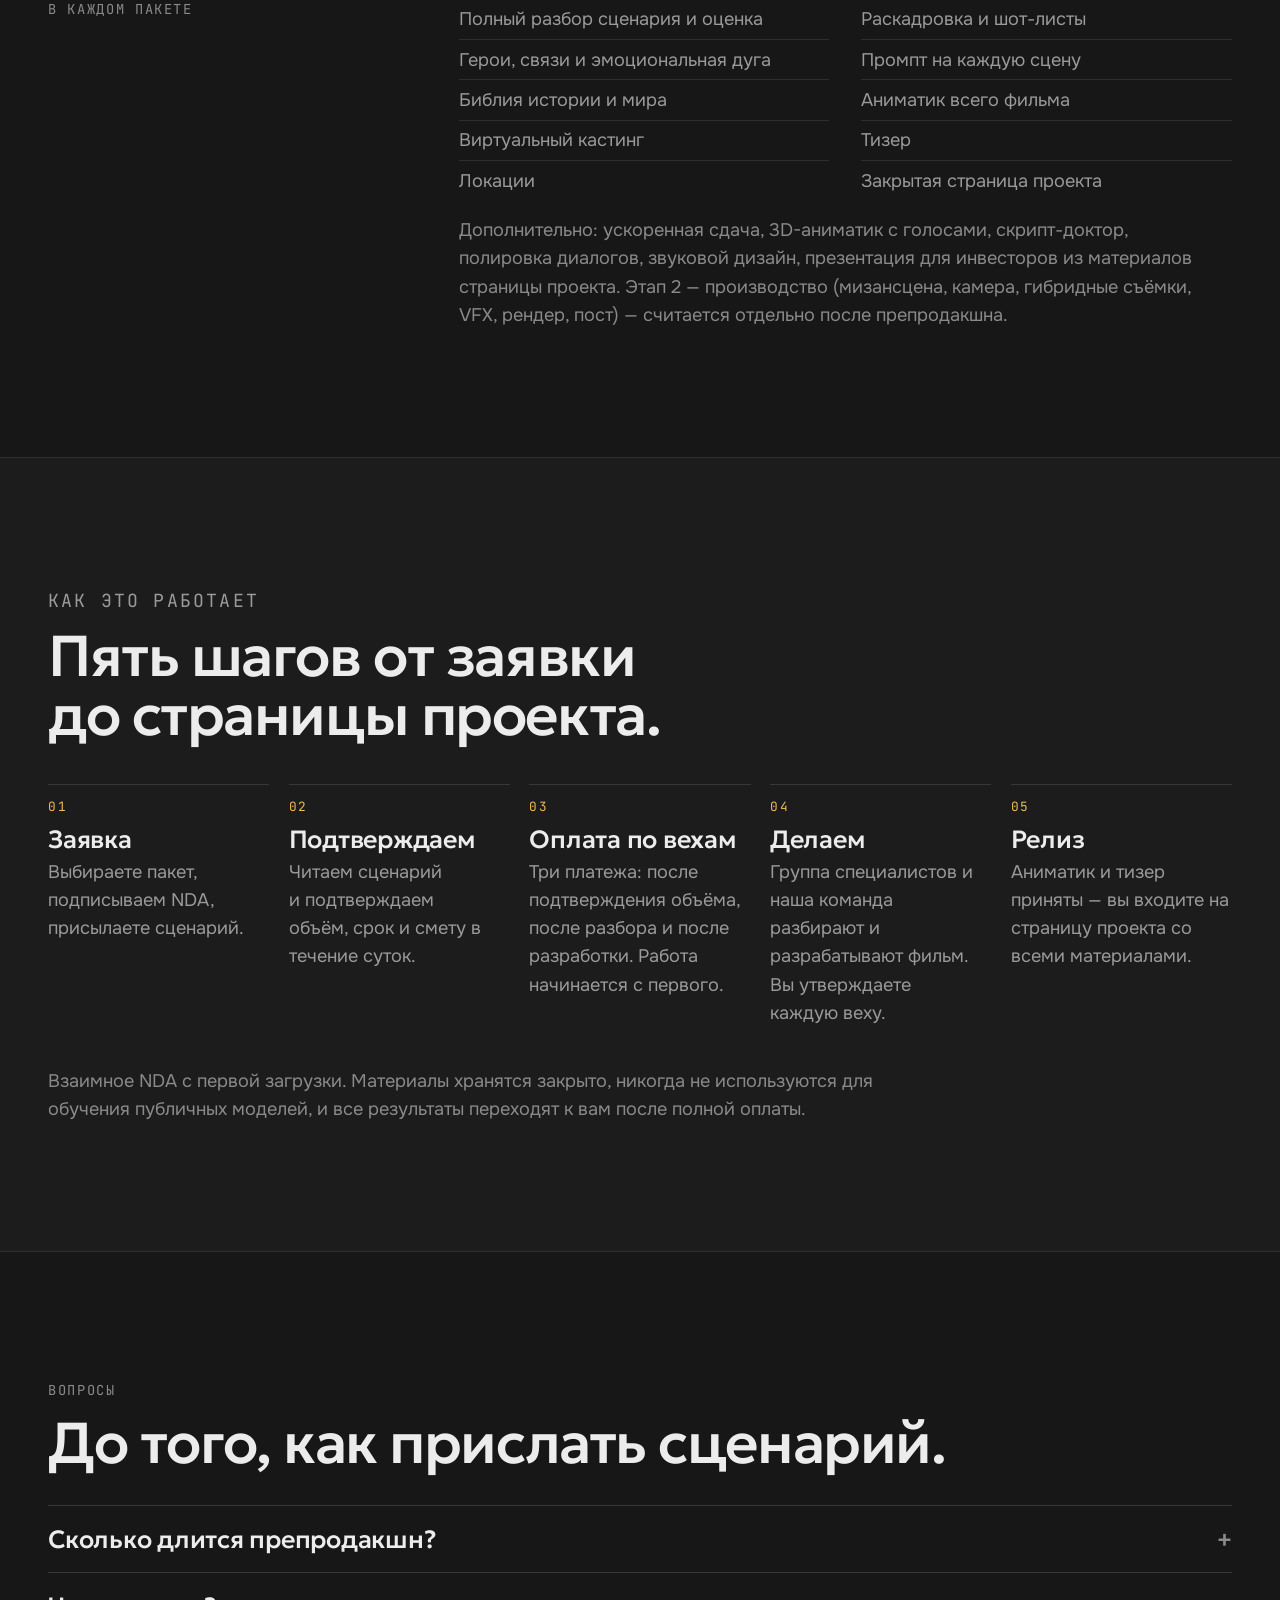
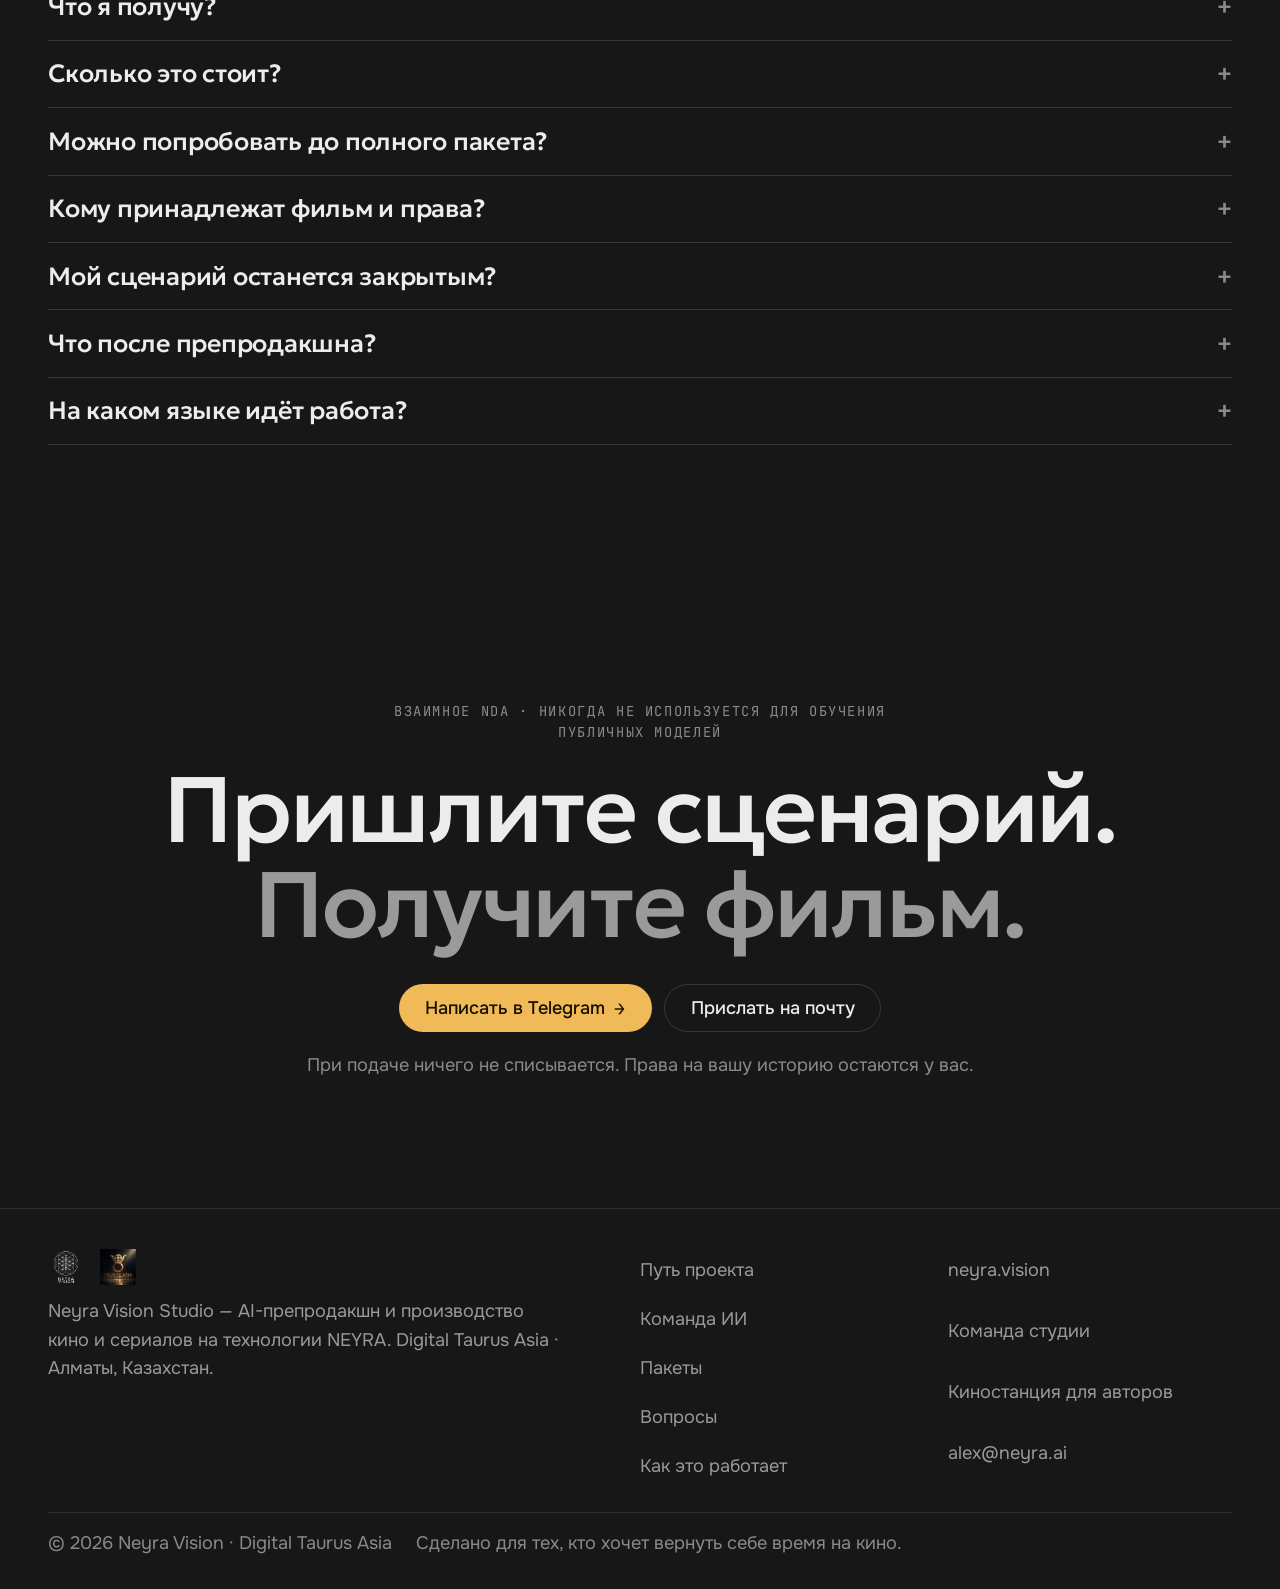
==== commit 35254c15: "62: главная — те же графитовые токены, что у окна проекта Co-Authored-By: Claude Fable 5.1 <noreply@" ====
--- a/index.html
+++ b/index.html
@@ -5,7 +5,7 @@
 <meta name="viewport" content="width=device-width, initial-scale=1">
 <title>Neyra Vision Studio — от сценария до экрана за дни</title>
 <meta name="description" content="Препродакшн для кино и сериалов в Казахстане: разбор сценария, герои и мир, раскадровка, аниматик, страница проекта для команды, каждый кадр отдельно. На русском и казахском. Права остаются у автора.">
-<meta name="theme-color" content="#121110">
+<meta name="theme-color" content="#171717">
 <meta property="og:title" content="Neyra Vision Studio — от сценария до экрана за дни">
 <meta property="og:description" content="Увидьте весь фильм до съёмок: герои, мир, каждый кадр, аниматик и тизер. Казахстан · RU / KZ · права у автора.">
 <meta property="og:image" content="https://studio.neyra.vision/assets/og.jpg">
@@ -18,14 +18,15 @@
 <link href="https://fonts.googleapis.com/css2?family=Geologica:wght@300;500;600&family=Onest:wght@400;500;600&family=JetBrains+Mono:wght@400;500&display=swap" rel="stylesheet">
 <style>
 :root{
-  --bg:oklch(0.14 0.008 70);
-  --bg-2:oklch(0.17 0.009 70);
-  --surface:oklch(0.20 0.010 70);
-  --line:oklch(0.30 0.010 70);
-  --line-soft:oklch(0.25 0.010 70);
-  --text:oklch(0.95 0.008 85);
-  --muted:oklch(0.70 0.012 85);
-  --dim:oklch(0.66 0.012 85);
+  /* графит по замерам рабочих приложений — одна система с окном проекта (dizayn/tokeny.css) */
+  --bg:#171717;
+  --bg-2:#1c1c1c;
+  --surface:#212121;
+  --line:#383838;
+  --line-soft:#2e2e2e;
+  --text:#ececec;
+  --muted:#9a9a9a;
+  --dim:#8a8a8a;
   --accent:oklch(0.82 0.13 80);
   --accent-ink:oklch(0.18 0.03 80);
   --ok:oklch(0.78 0.14 150);
@@ -42,7 +43,7 @@
   --gutter:clamp(1rem,4vw,3rem);
   --section:clamp(4.5rem,10vw,9rem);
   --ease-out:cubic-bezier(0.16,1,0.3,1);
-  --r:6px;
+  --r:16px;
   color-scheme:dark;
 }
 *{box-sizing:border-box}
@@ -118,7 +119,7 @@
 @media (min-width:900px){.path .head{grid-template-columns:7fr 5fr}}
 .path .head p{margin-top:.6rem}
 .strip{display:grid;grid-auto-flow:column;grid-auto-columns:min(82vw,420px);gap:1rem;overflow-x:auto;scroll-snap-type:x mandatory;padding-bottom:1rem;scrollbar-width:thin;scrollbar-color:var(--line) transparent;width:100vw;margin-inline:calc(50% - 50vw);padding-inline:max(var(--gutter),calc(50vw - 620px));scroll-padding-inline:max(var(--gutter),calc(50vw - 620px))}
-.stage{scroll-snap-align:start;display:grid;grid-template-rows:auto auto 1fr auto;gap:.9rem;border:1px solid var(--line-soft);border-radius:10px;padding:1rem;background:var(--bg-2)}
+.stage{scroll-snap-align:start;display:grid;grid-template-rows:auto auto 1fr auto;gap:.9rem;border:1px solid var(--line-soft);border-radius:16px;padding:1rem;background:var(--bg-2)}
 .stage .frame{position:relative;aspect-ratio:16/9;border-radius:6px;overflow:hidden;background:var(--surface);border:1px solid var(--line-soft)}
 .stage .frame img{width:100%;height:100%;object-fit:cover;filter:saturate(.85)}
 .stage .frame .tc{position:absolute;left:.6rem;top:.6rem;font:500 .8rem/1 var(--mono);letter-spacing:.14em;color:oklch(0.92 0.01 85);background:rgb(0 0 0/.5);padding:.45em .6em;border-radius:3px;text-transform:uppercase}
@@ -160,7 +161,7 @@
 .receive ul{list-style:none;margin:0;padding:0;display:grid;grid-template-columns:repeat(auto-fill,minmax(230px,1fr));gap:.6rem 1.5rem}
 .receive li{padding:.75rem 0;border-top:1px solid var(--line-soft);font-size:var(--step-0)}
 .receive li .caps{display:block;margin-bottom:.25rem;font-size:.8rem}
-.panel{margin-top:1.5rem;border:1px solid var(--line);border-radius:10px;overflow:hidden;background:var(--bg)}
+.panel{margin-top:1.5rem;border:1px solid var(--line);border-radius:16px;overflow:hidden;background:var(--bg)}
 .panel .bar{display:flex;gap:1rem;align-items:center;justify-content:space-between;padding:.8rem 1rem;border-bottom:1px solid var(--line-soft);font-family:var(--mono);font-size:.8rem;letter-spacing:.12em;text-transform:uppercase;color:var(--dim)}
 .panel .rows{display:grid;grid-template-columns:1fr}
 .panel .row{display:grid;grid-template-columns:5.5rem 1fr auto;gap:1rem;align-items:center;padding:.8rem 1rem;border-bottom:1px solid var(--line-soft);font-size:var(--step-0)}
@@ -172,7 +173,7 @@
 /* why */
 .why .cols{display:grid;gap:1rem;grid-template-columns:1fr}
 @media (min-width:860px){.why .cols{grid-template-columns:1fr 1fr;gap:1.5rem}}
-.why .col{border:1px solid var(--line-soft);border-radius:10px;padding:1.4rem;background:var(--bg-2)}
+.why .col{border:1px solid var(--line-soft);border-radius:16px;padding:1.4rem;background:var(--bg-2)}
 .why .col.one{border-color:color-mix(in oklch,var(--accent) 45%,var(--line))}
 .why .col .caps{display:flex;justify-content:space-between;margin-bottom:1rem}
 .why ol{margin:0;padding:0;list-style:none;display:grid;gap:.4rem;font-size:var(--step-0);color:var(--muted)}
@@ -194,12 +195,12 @@
 .crew .rule p{font-size:var(--step-0);color:var(--muted)}
 .crew .rule b{display:block;color:var(--text);font-weight:500;margin-bottom:.2rem}
 /* packages */
-.pilot{display:grid;gap:1rem;grid-template-columns:1fr;align-items:center;border:1px dashed var(--line);border-radius:10px;padding:1.4rem;margin:2.5rem 0 1rem}
+.pilot{display:grid;gap:1rem;grid-template-columns:1fr;align-items:center;border:1px dashed var(--line);border-radius:16px;padding:1.4rem;margin:2.5rem 0 1rem}
 @media (min-width:860px){.pilot{grid-template-columns:1fr auto}}
 .pilot p{color:var(--muted);font-size:var(--step-0);margin-top:.3rem}
 .pack{display:grid;gap:1rem;grid-template-columns:1fr}
 @media (min-width:860px){.pack{grid-template-columns:1fr 1.15fr 1fr;align-items:stretch}}
-.card{border:1px solid var(--line-soft);border-radius:10px;padding:1.4rem;background:var(--bg-2);display:grid;grid-template-rows:auto auto auto 1fr auto;gap:.6rem}
+.card{border:1px solid var(--line-soft);border-radius:16px;padding:1.4rem;background:var(--bg-2);display:grid;grid-template-rows:auto auto auto 1fr auto;gap:.6rem}
 .card.main{border-color:color-mix(in oklch,var(--accent) 55%,var(--line));background:color-mix(in oklch,var(--accent) 6%,var(--bg-2))}
 .card .tag{font-family:var(--mono);font-size:.8rem;letter-spacing:.14em;text-transform:uppercase;color:var(--accent)}
 .card .price{font-family:var(--disp);font-size:var(--step-2);font-weight:500;letter-spacing:-.02em}
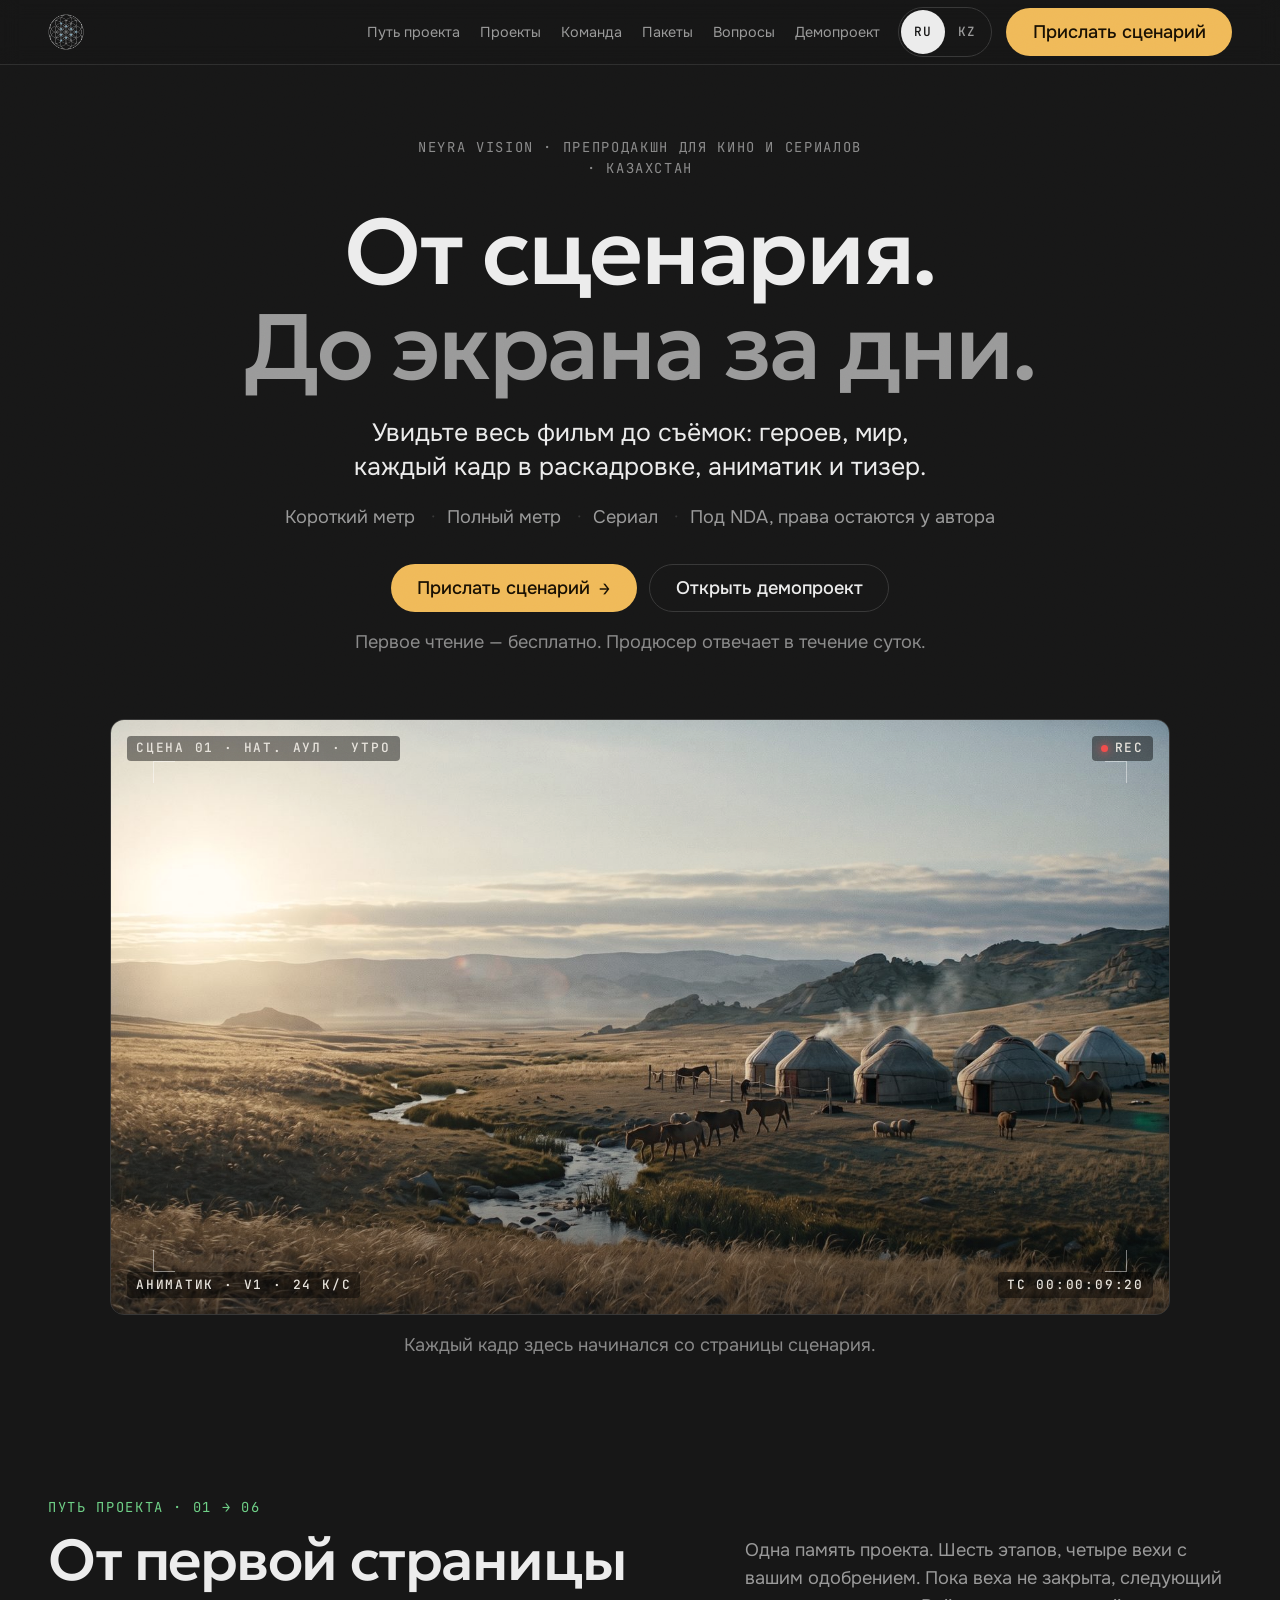
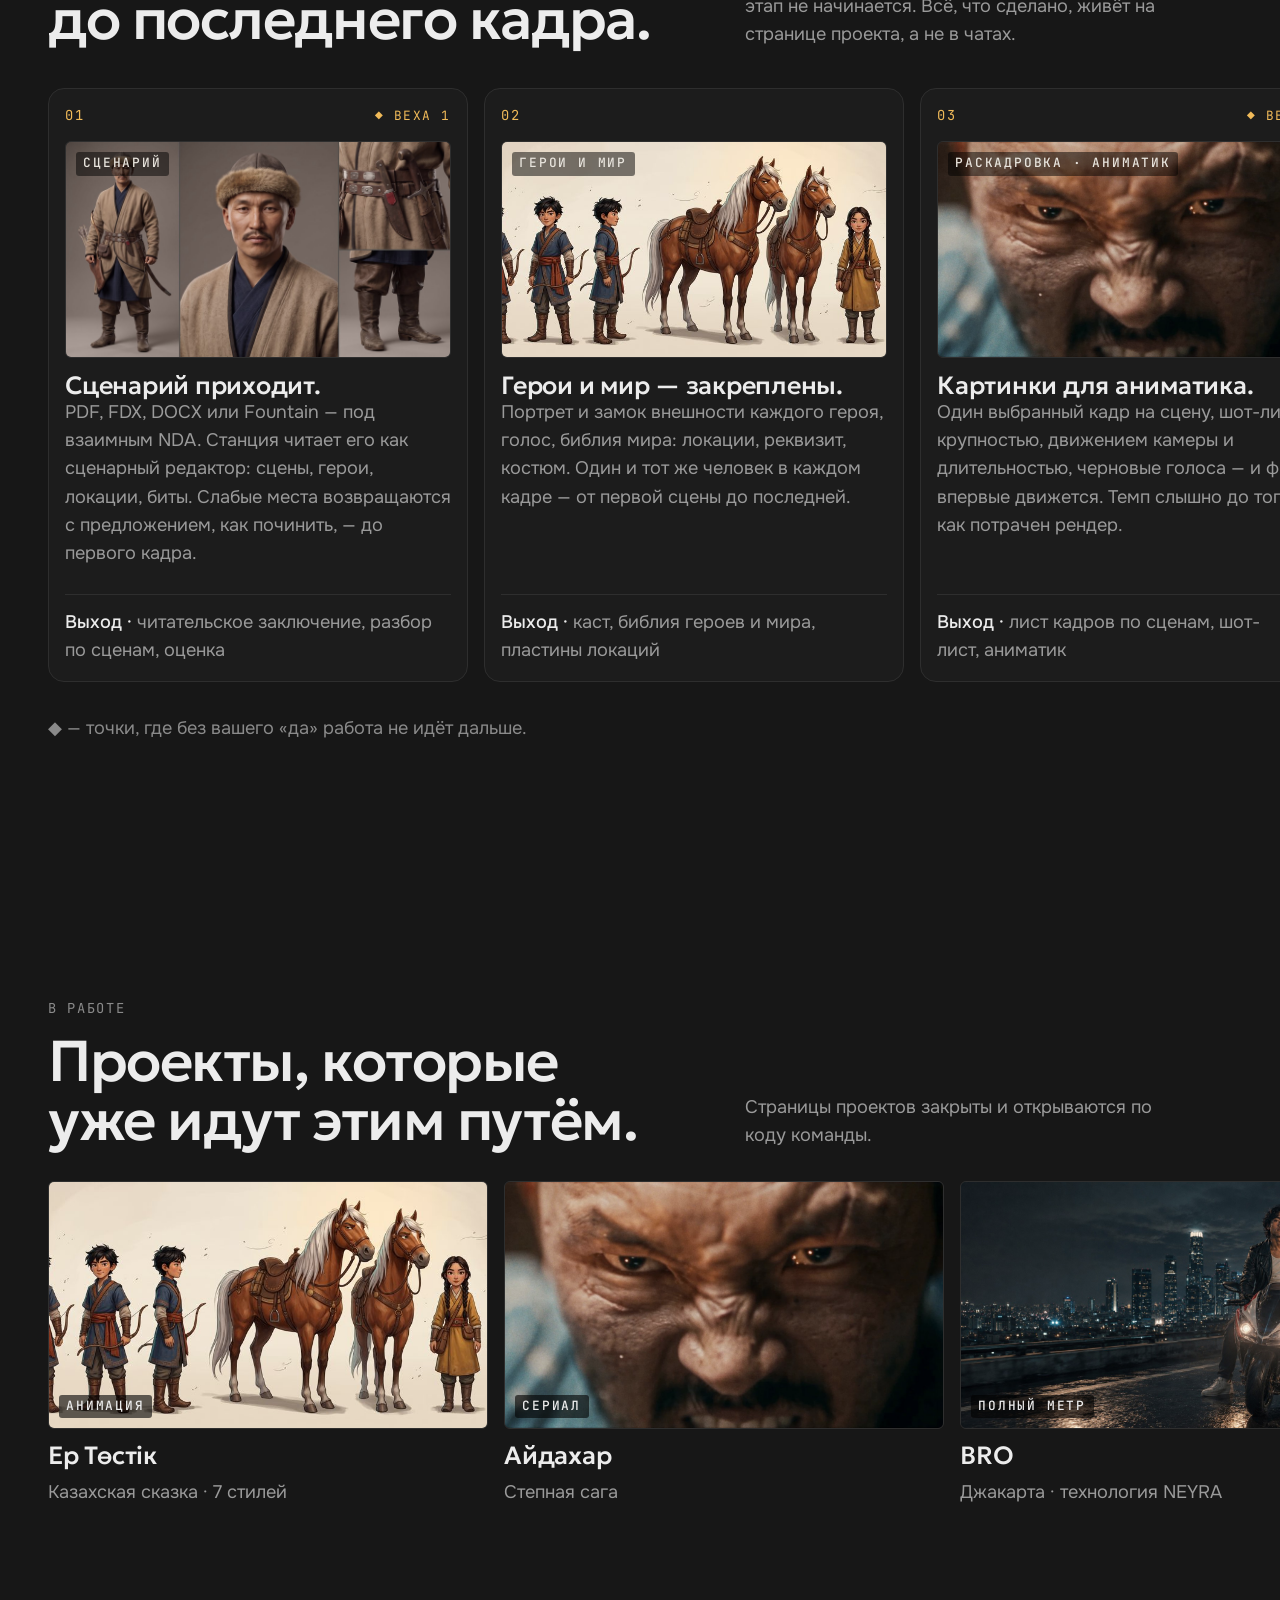
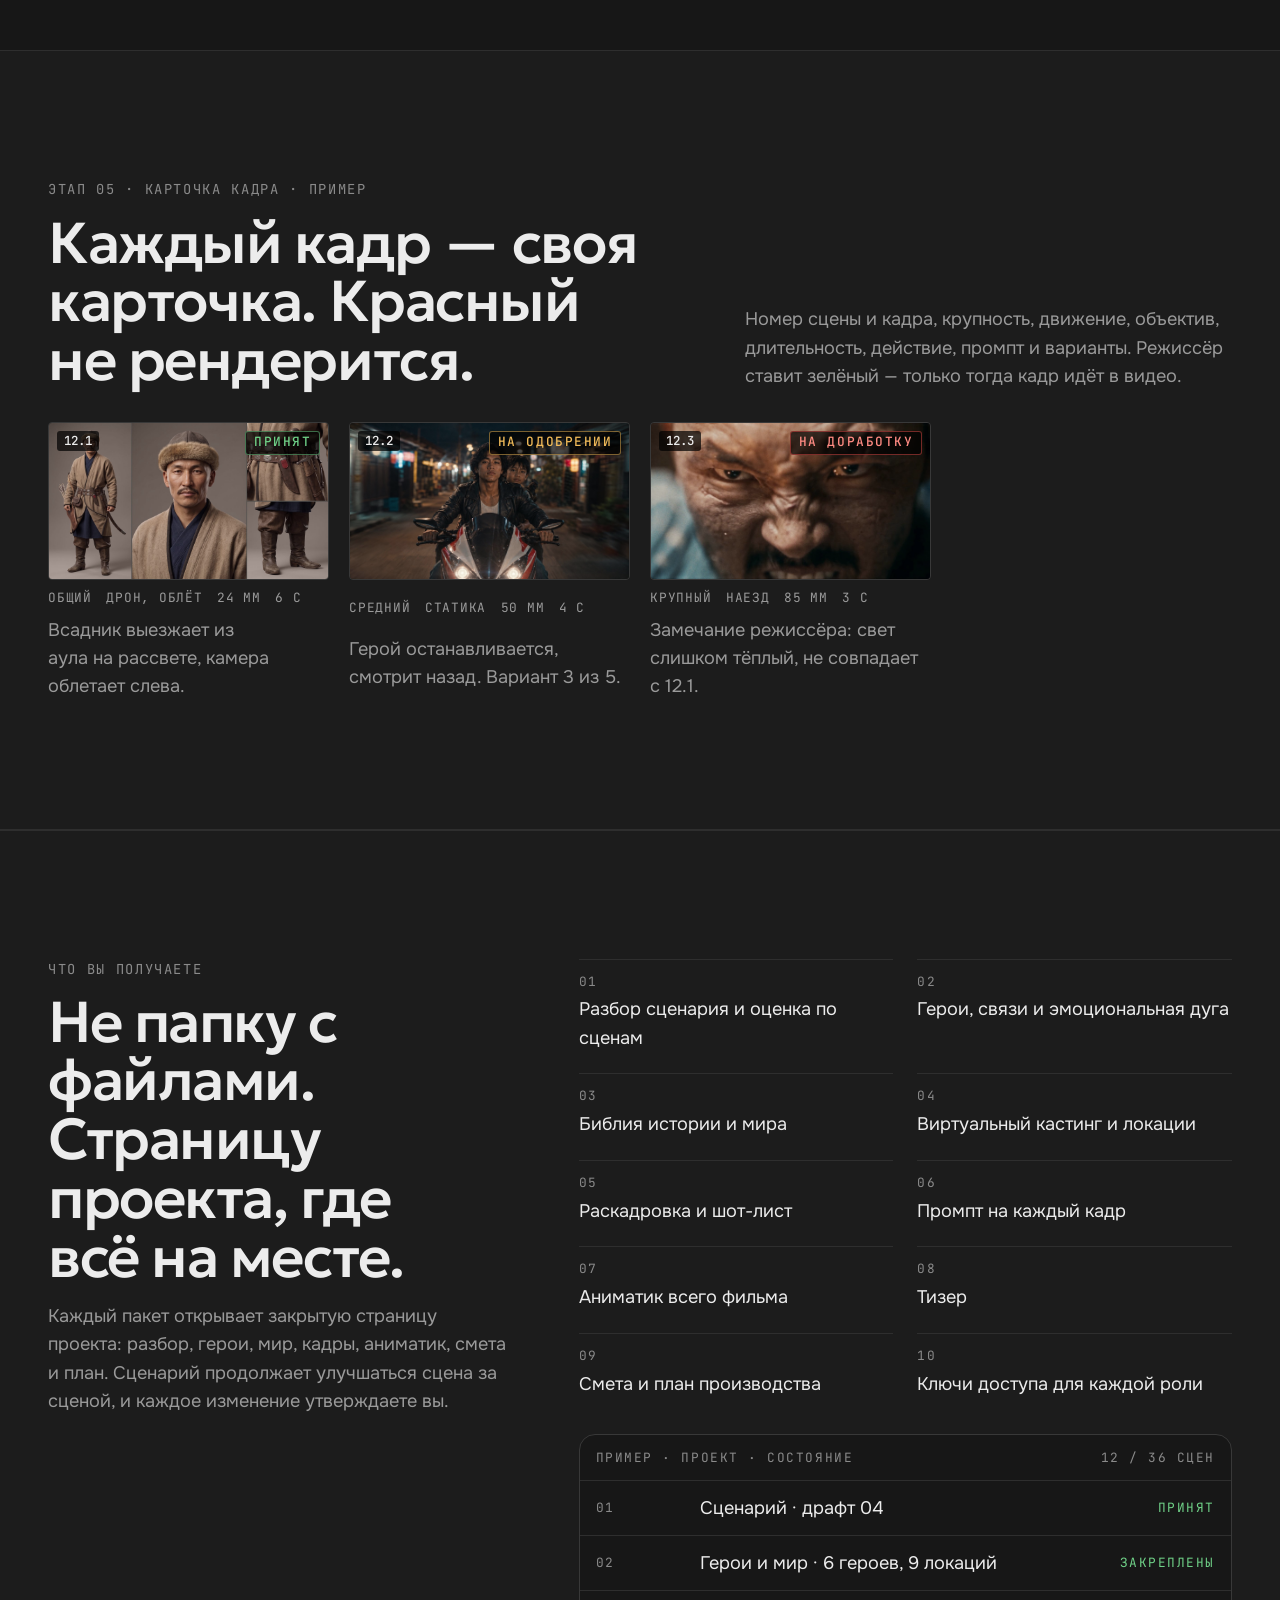
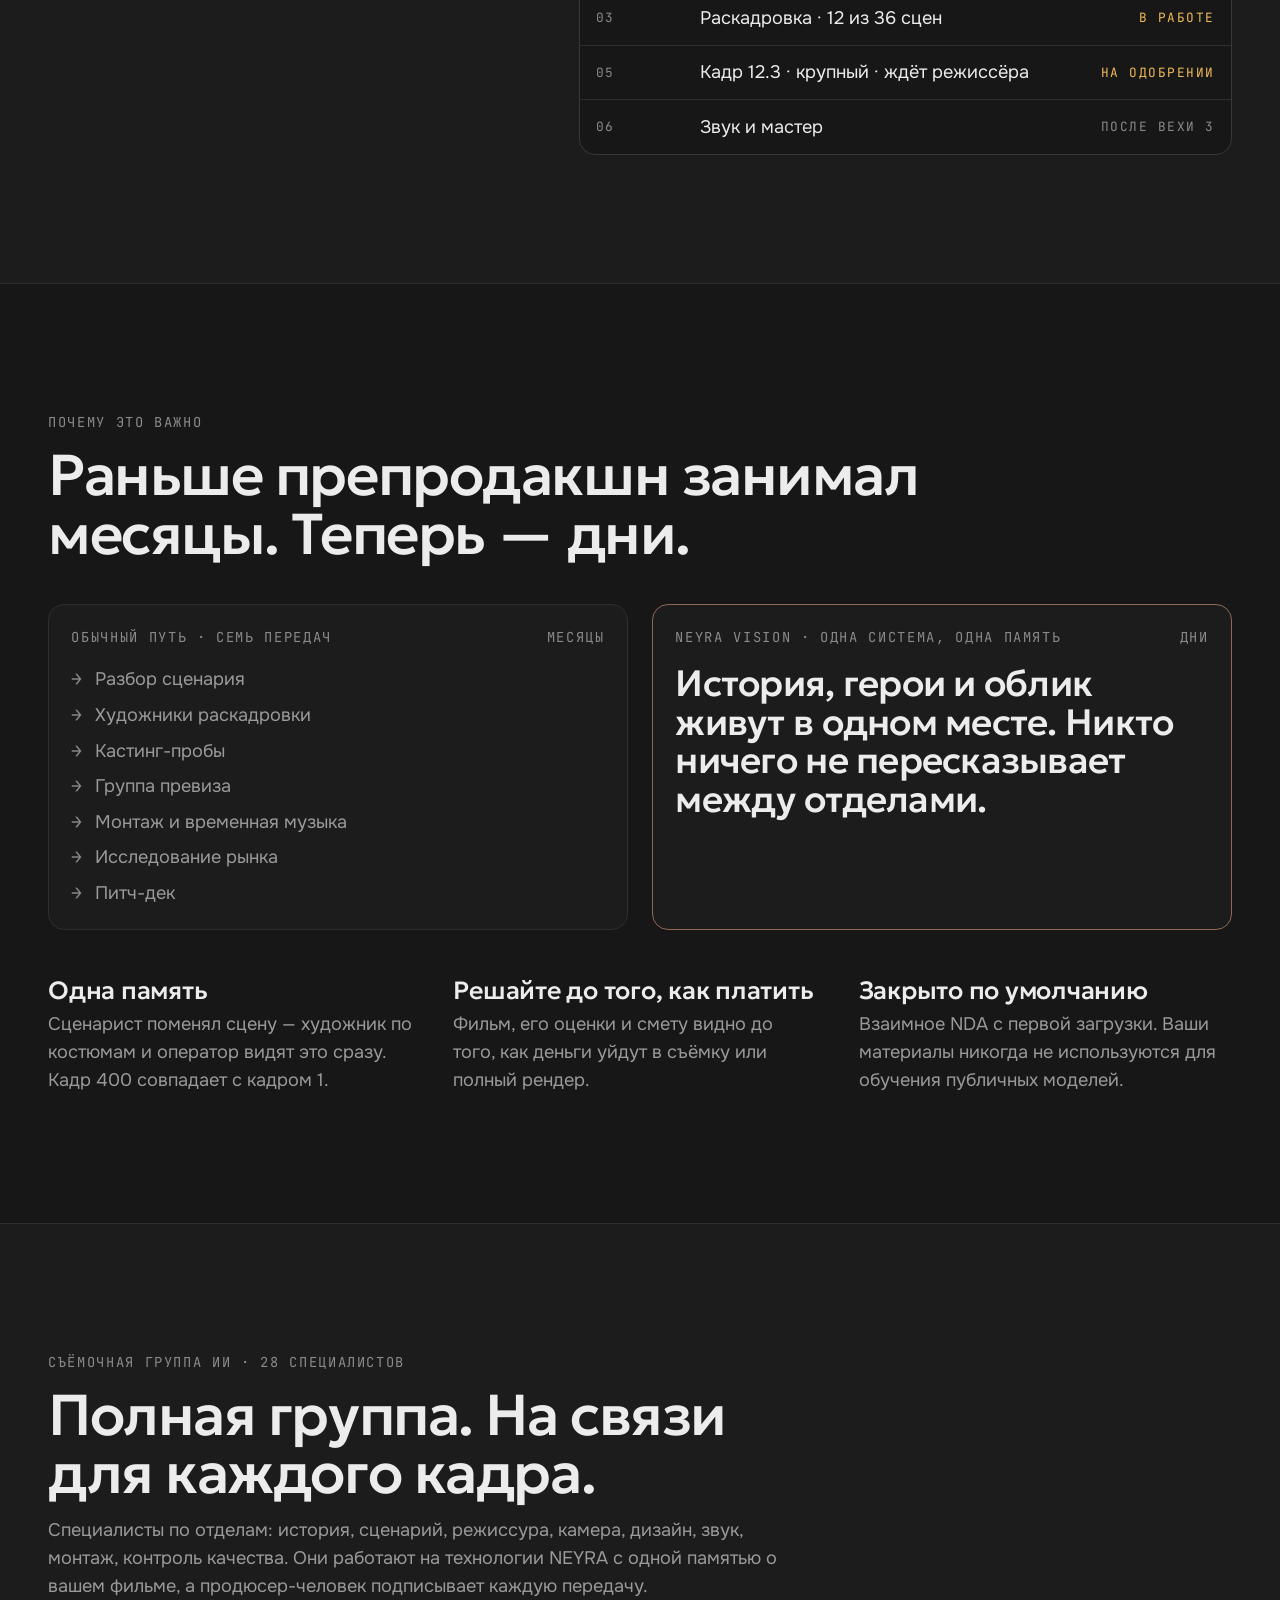
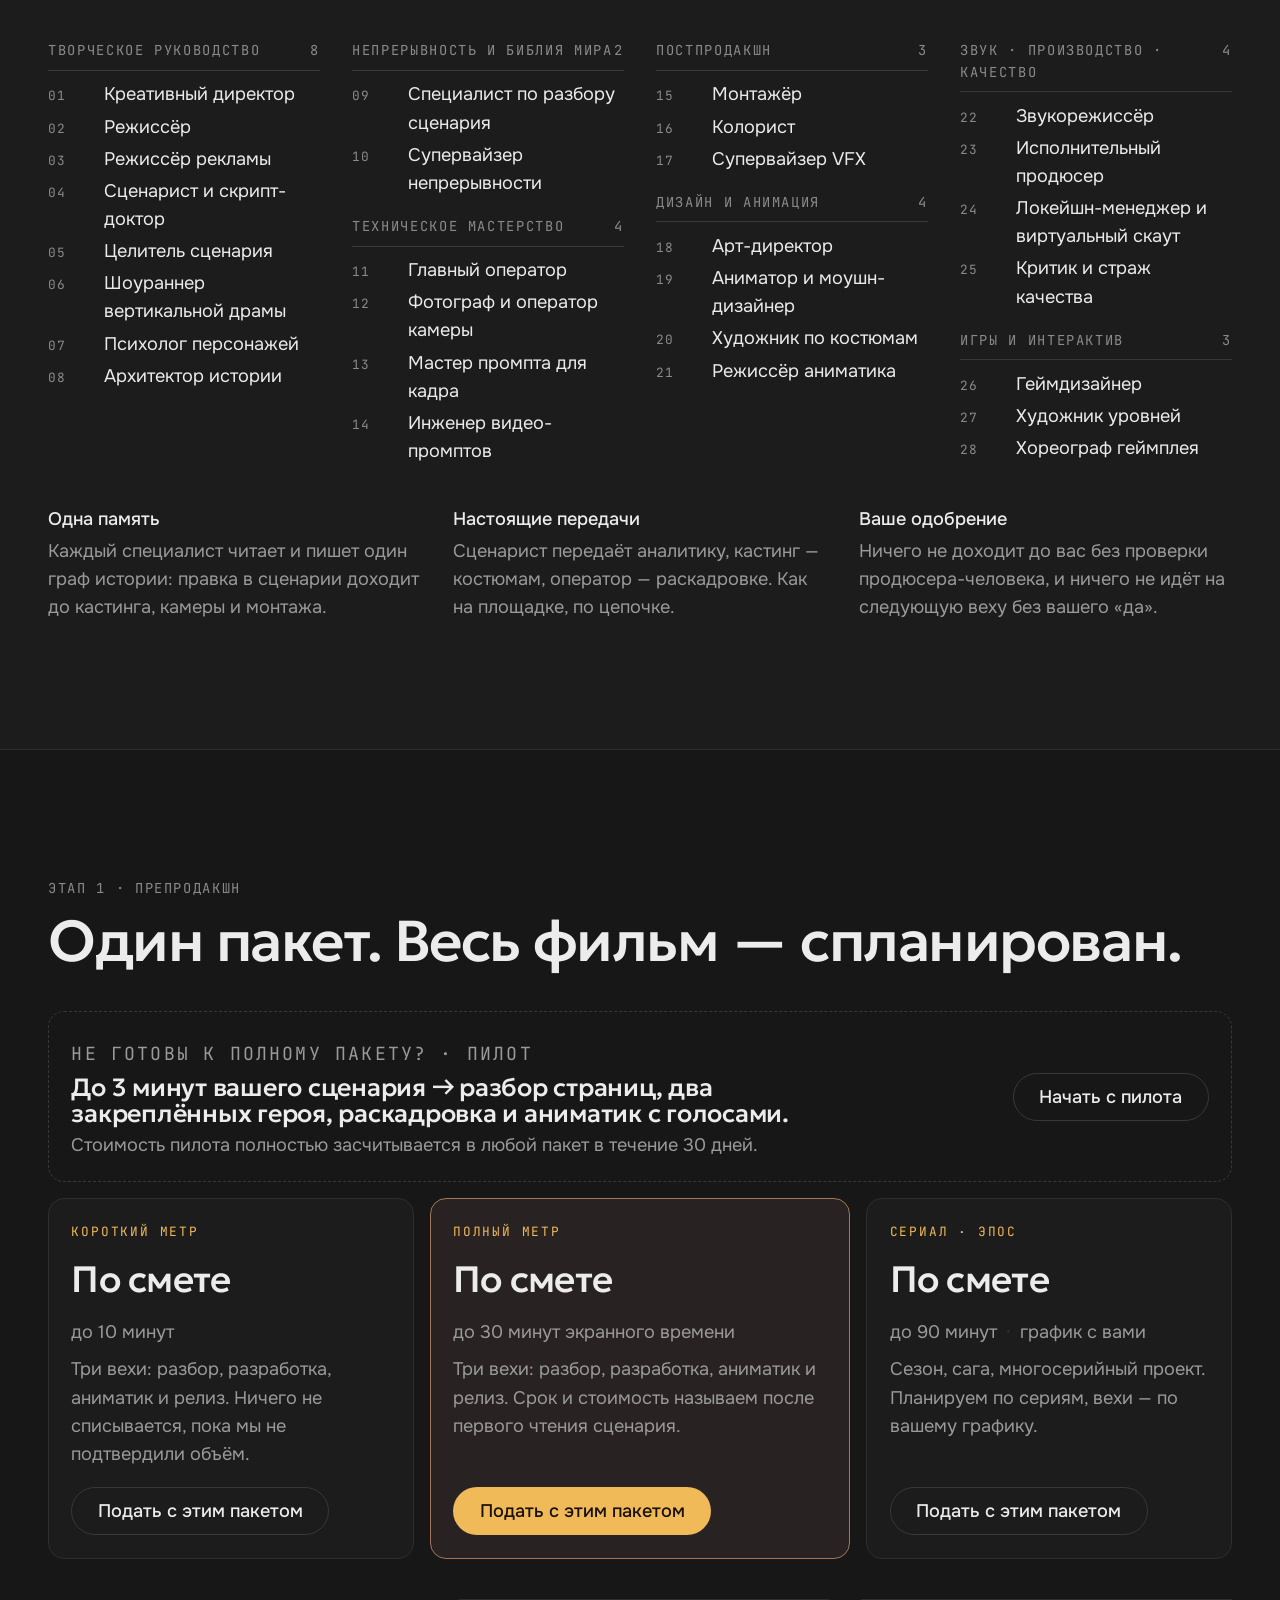
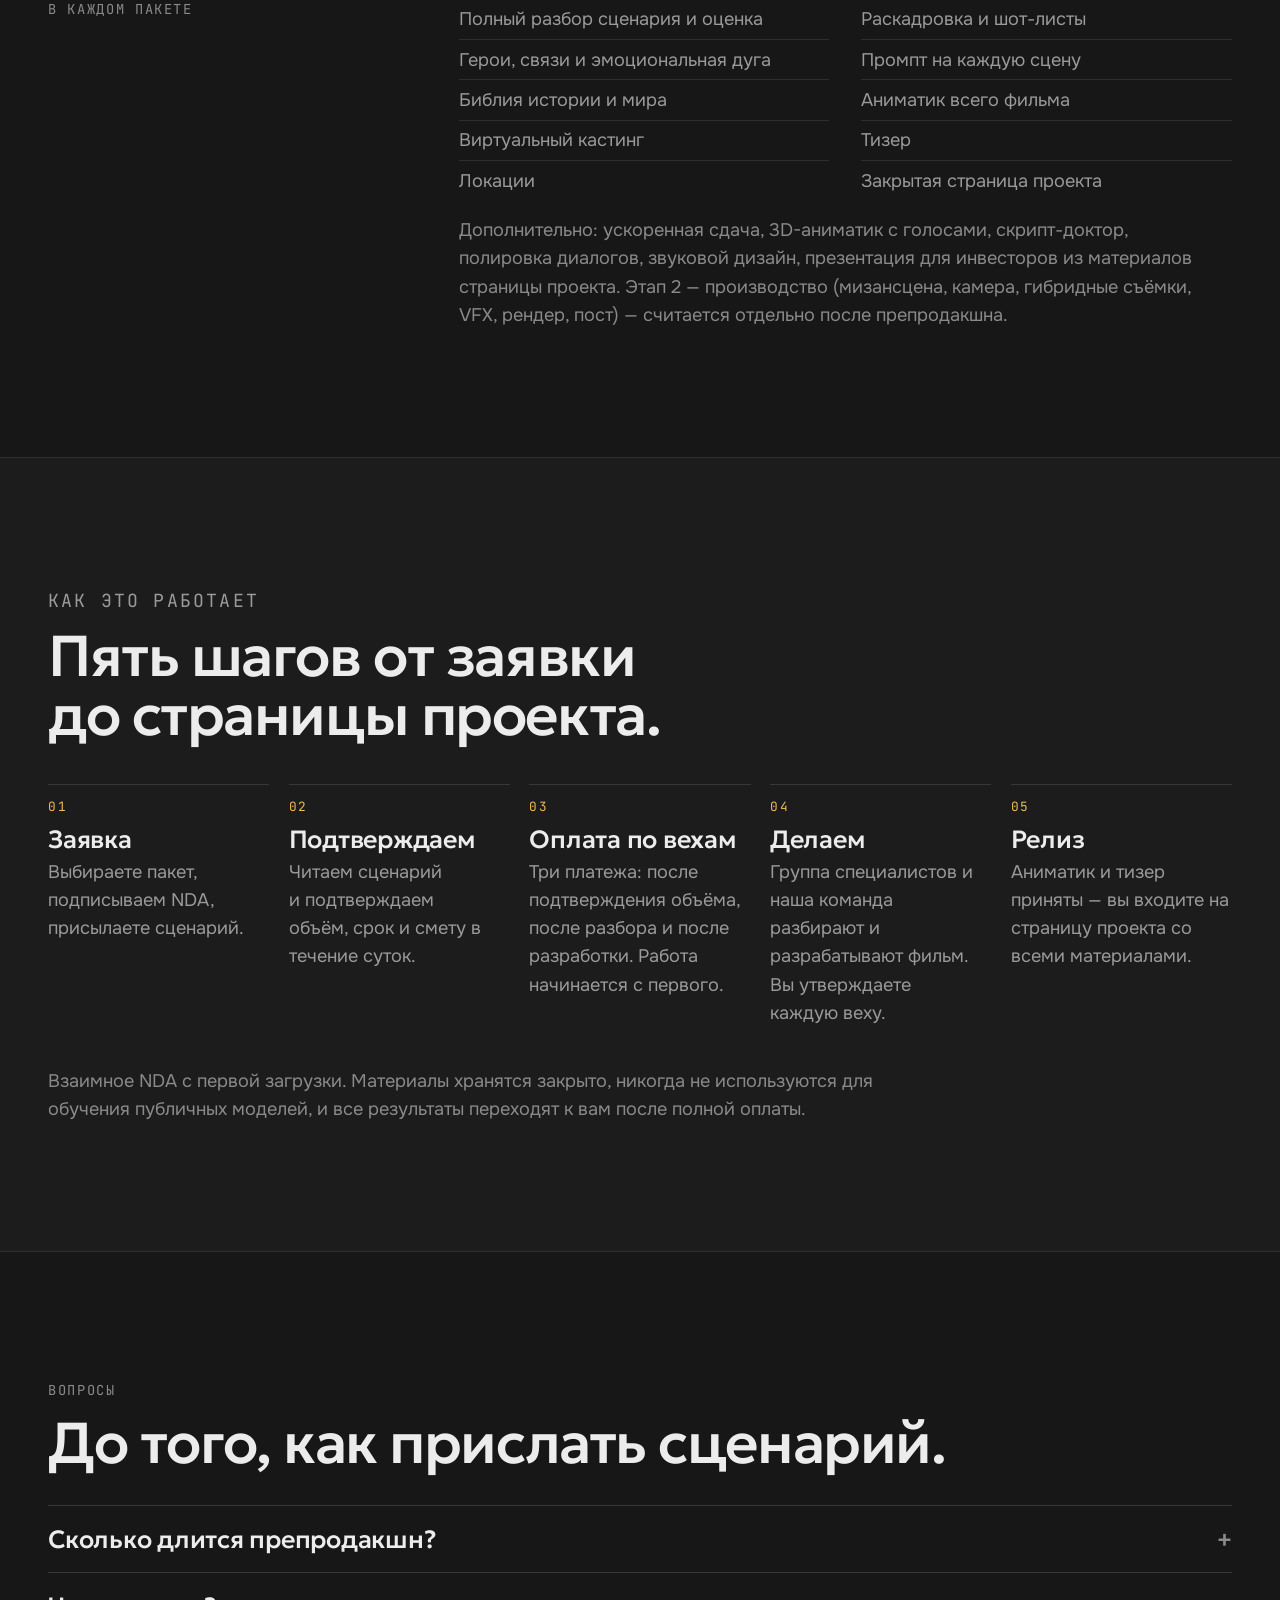
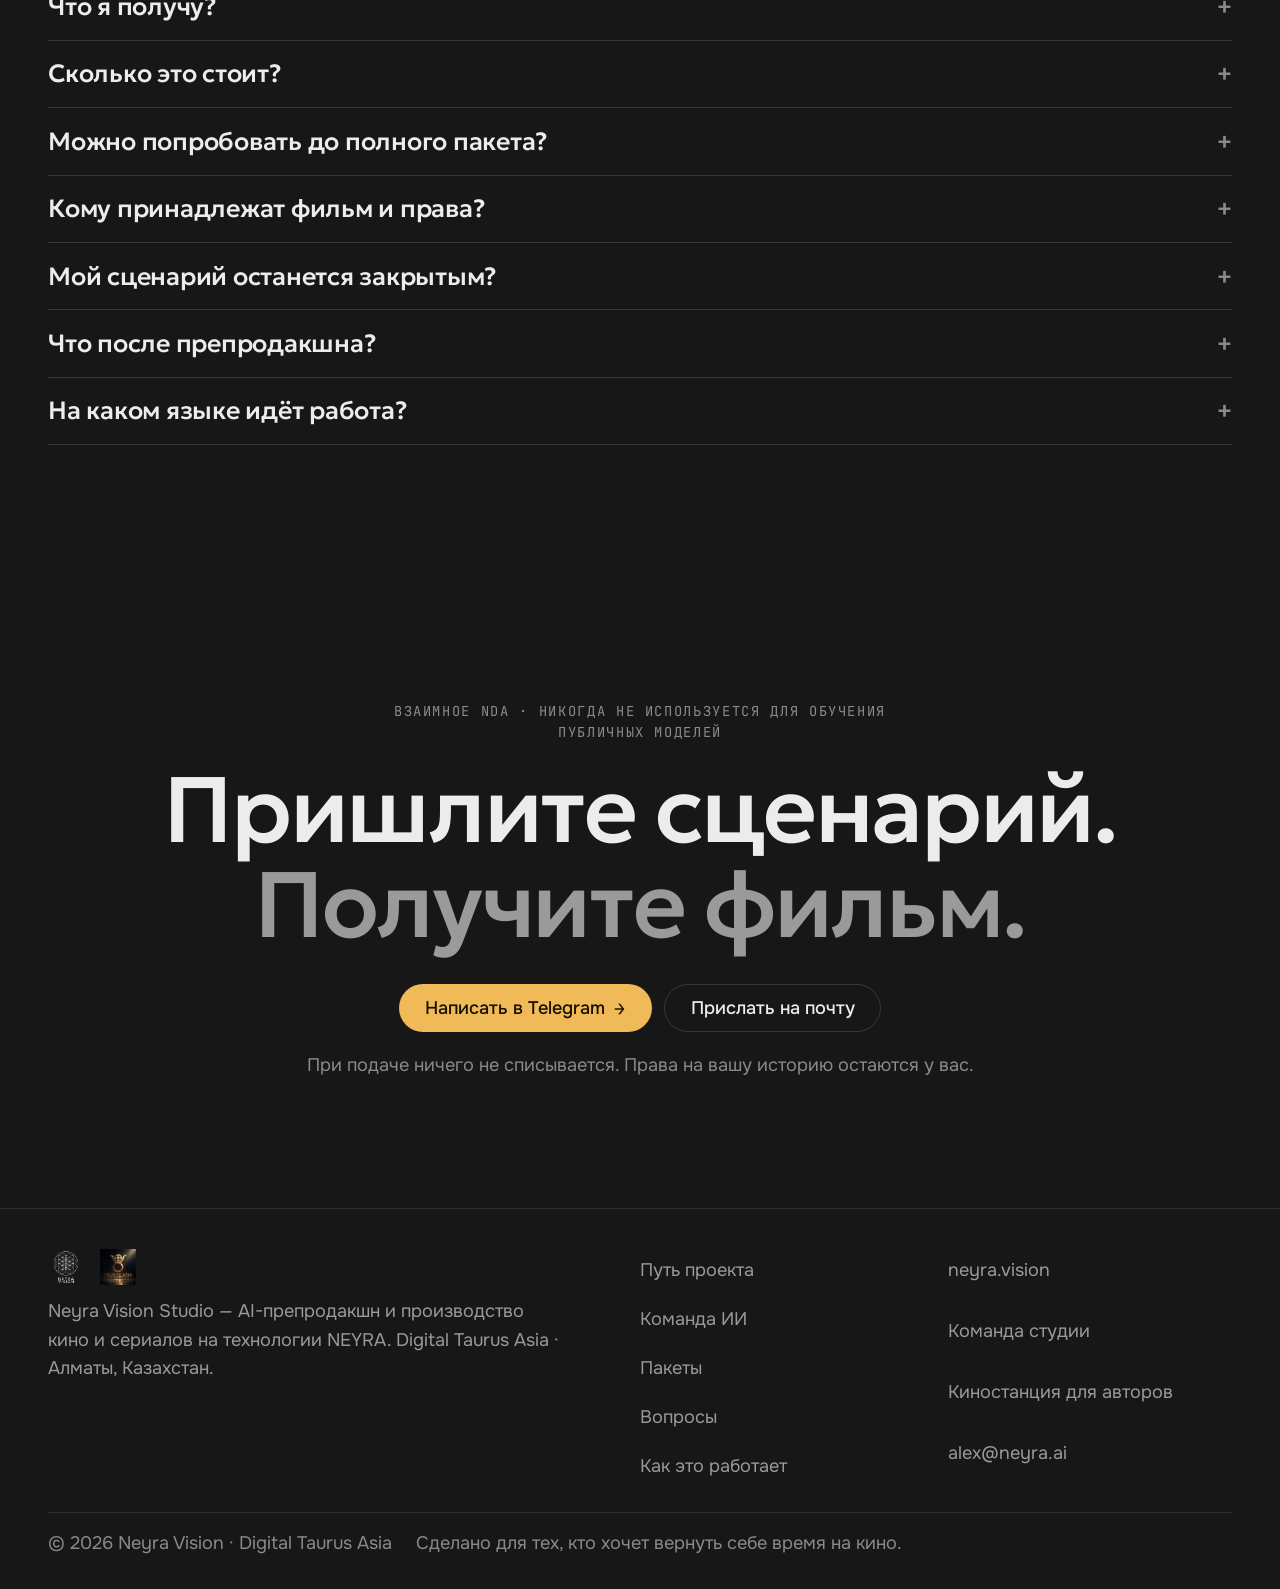
==== commit f58e5ad7: "73: разделы открываются любой роли в пределах прав выдающего; круглый знак вместо шапки-бренда на вс" ====
--- a/index.html
+++ b/index.html
@@ -78,13 +78,11 @@
 /* header */
 .top{position:sticky;top:0;z-index:20;backdrop-filter:blur(10px);background:color-mix(in oklch,var(--bg) 78%,transparent);border-bottom:1px solid var(--line-soft)}
 .top .wrap{display:flex;align-items:center;justify-content:space-between;gap:1rem;min-height:64px}
-.brand{display:flex;align-items:center;gap:.8rem;text-decoration:none}
-.brand img{width:34px;height:34px}
-.brand b{font:600 1rem/1 var(--disp);letter-spacing:.14em;text-transform:uppercase}
-.brand small{display:block;font:400 .8rem/1 var(--mono);letter-spacing:.2em;color:var(--dim);margin-top:.35em}
+.brand{display:inline-flex;align-items:center;min-height:44px;text-decoration:none;opacity:.92;transition:opacity .2s}
+.brand:hover{opacity:1}
+.brand img{width:36px;height:36px;display:block}
 .nav{display:flex;align-items:center;gap:.9rem}
 .nav a.link{font-size:.9rem;color:var(--muted);text-decoration:none;padding:.4em .2em;white-space:nowrap}
-.brand b,.brand small{white-space:nowrap}
 @media (max-width:1180px){.nav a.link[href="#voprosy"],.nav a.link[href="#put"]{display:none}}
 @media (max-width:980px){.nav a.link{display:none}}
 .nav a.link:hover{color:var(--text)}
@@ -263,9 +261,8 @@
 
 <header class="top">
   <div class="wrap">
-    <a class="brand" href="./" aria-label="Neyra Vision Studio">
-      <img src="assets/logo-nv-512.png" width="34" height="34" alt="">
-      <span><b>Neyra Vision</b><small>STUDIO · ALMATY</small></span>
+    <a class="brand" href="./" aria-label="Neyra Vision Studio" title="Neyra Vision Studio">
+      <img src="assets/znak-nv.png" width="36" height="36" alt="">
     </a>
     <nav class="nav" aria-label="Разделы">
       <a class="link" href="#put"><span class="ru">Путь проекта</span><span class="kz">Жоба жолы</span></a>
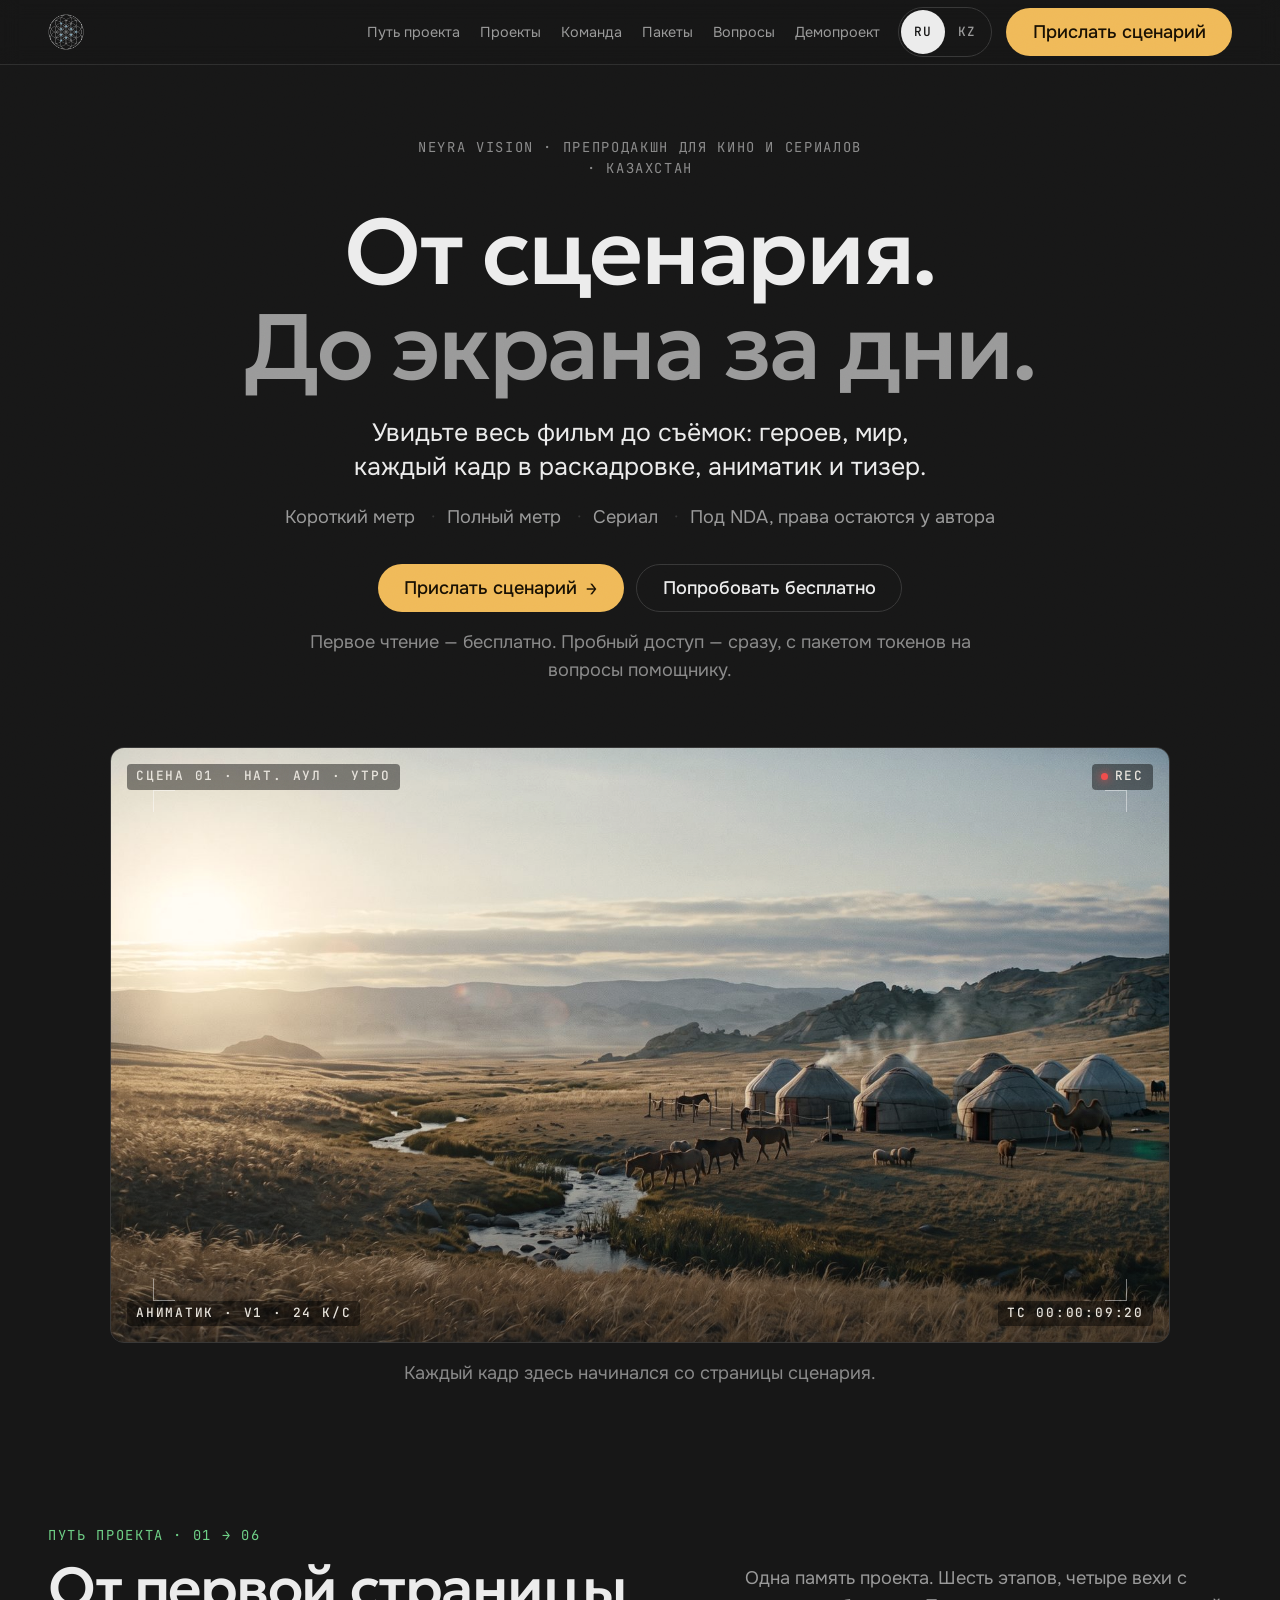
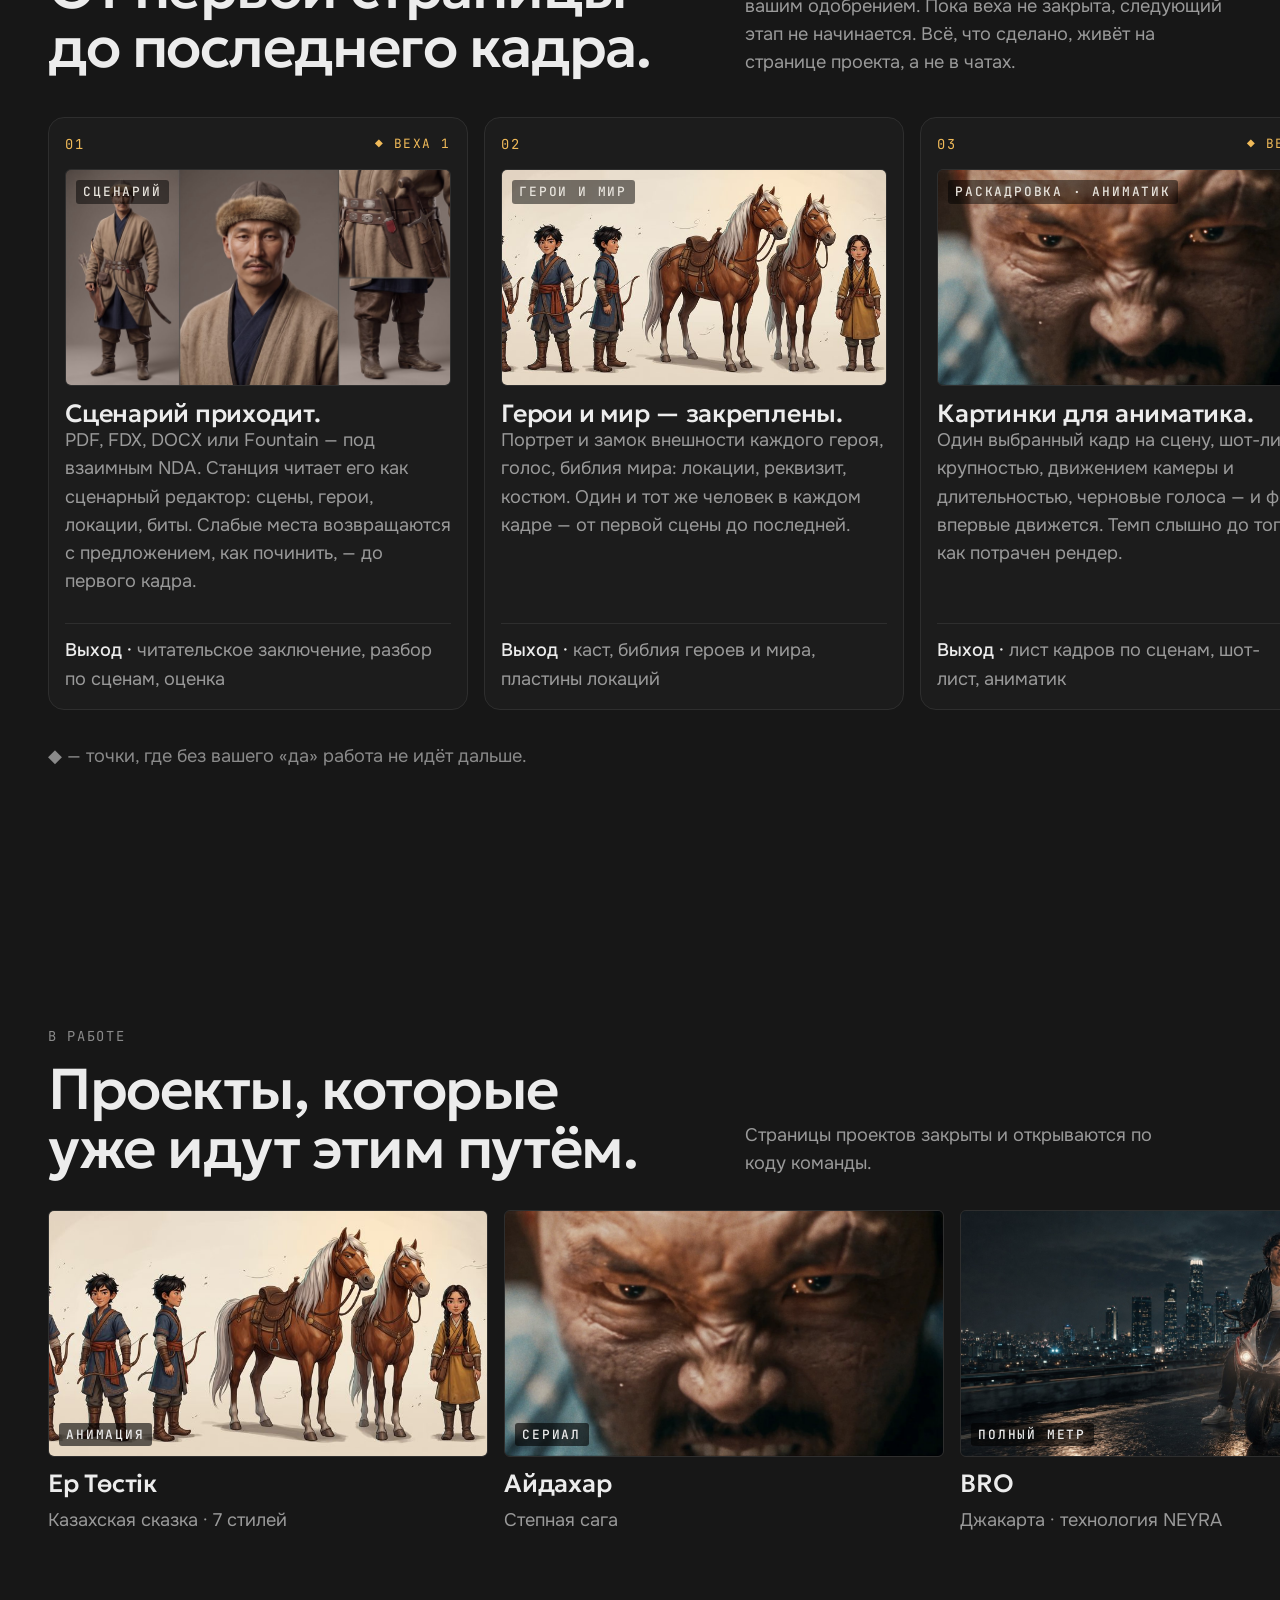
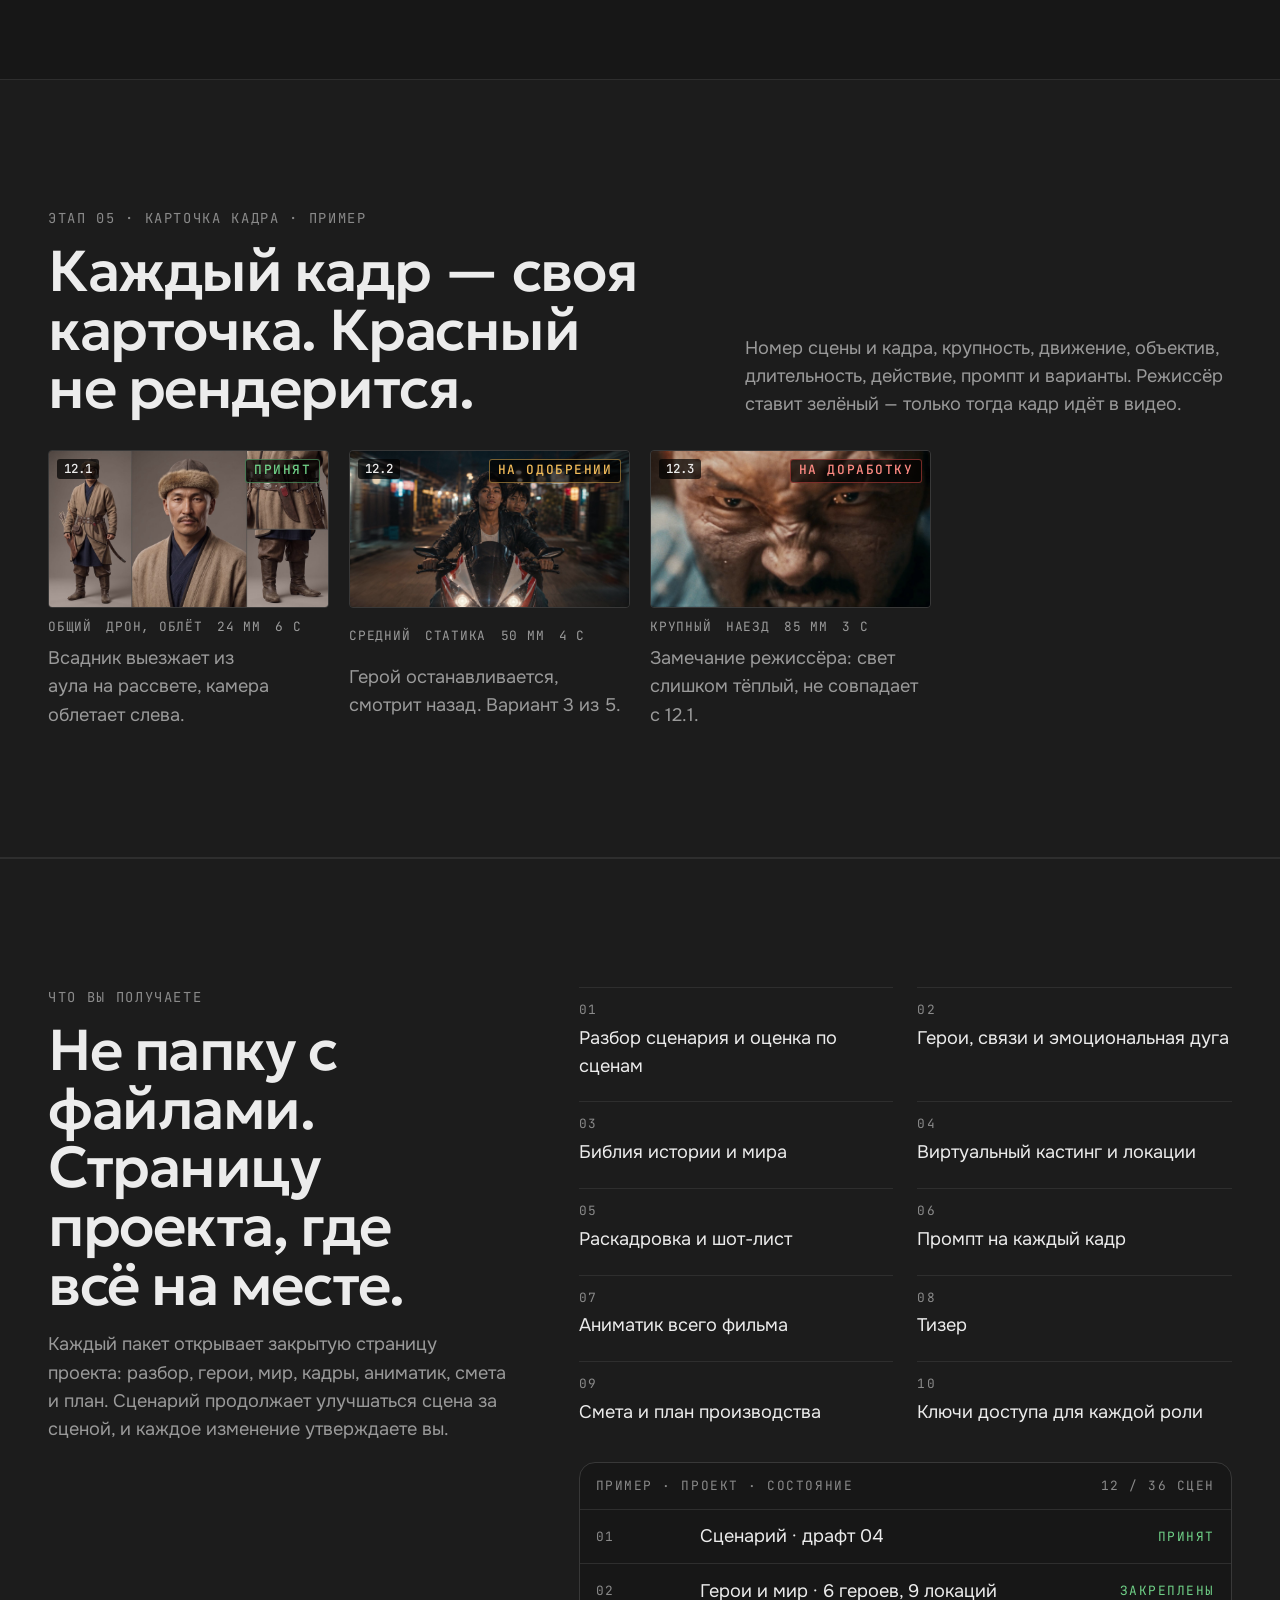
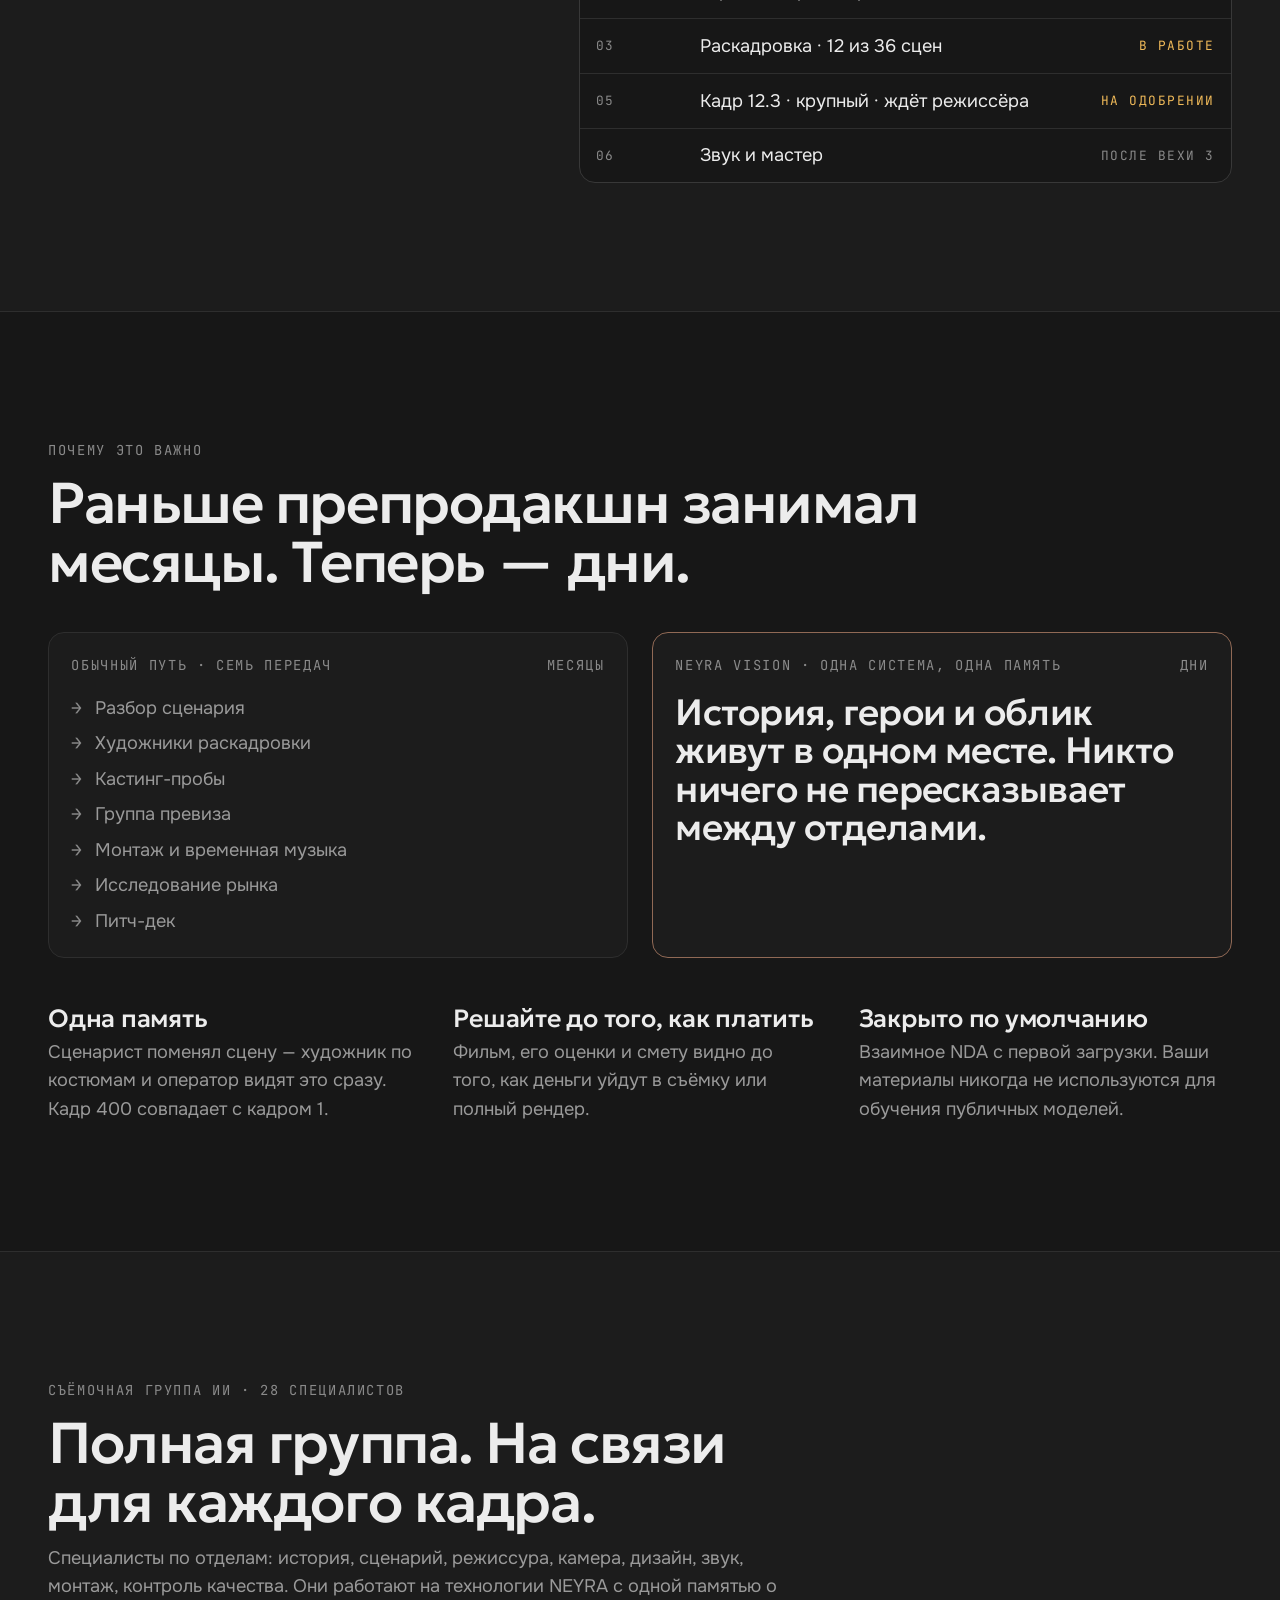
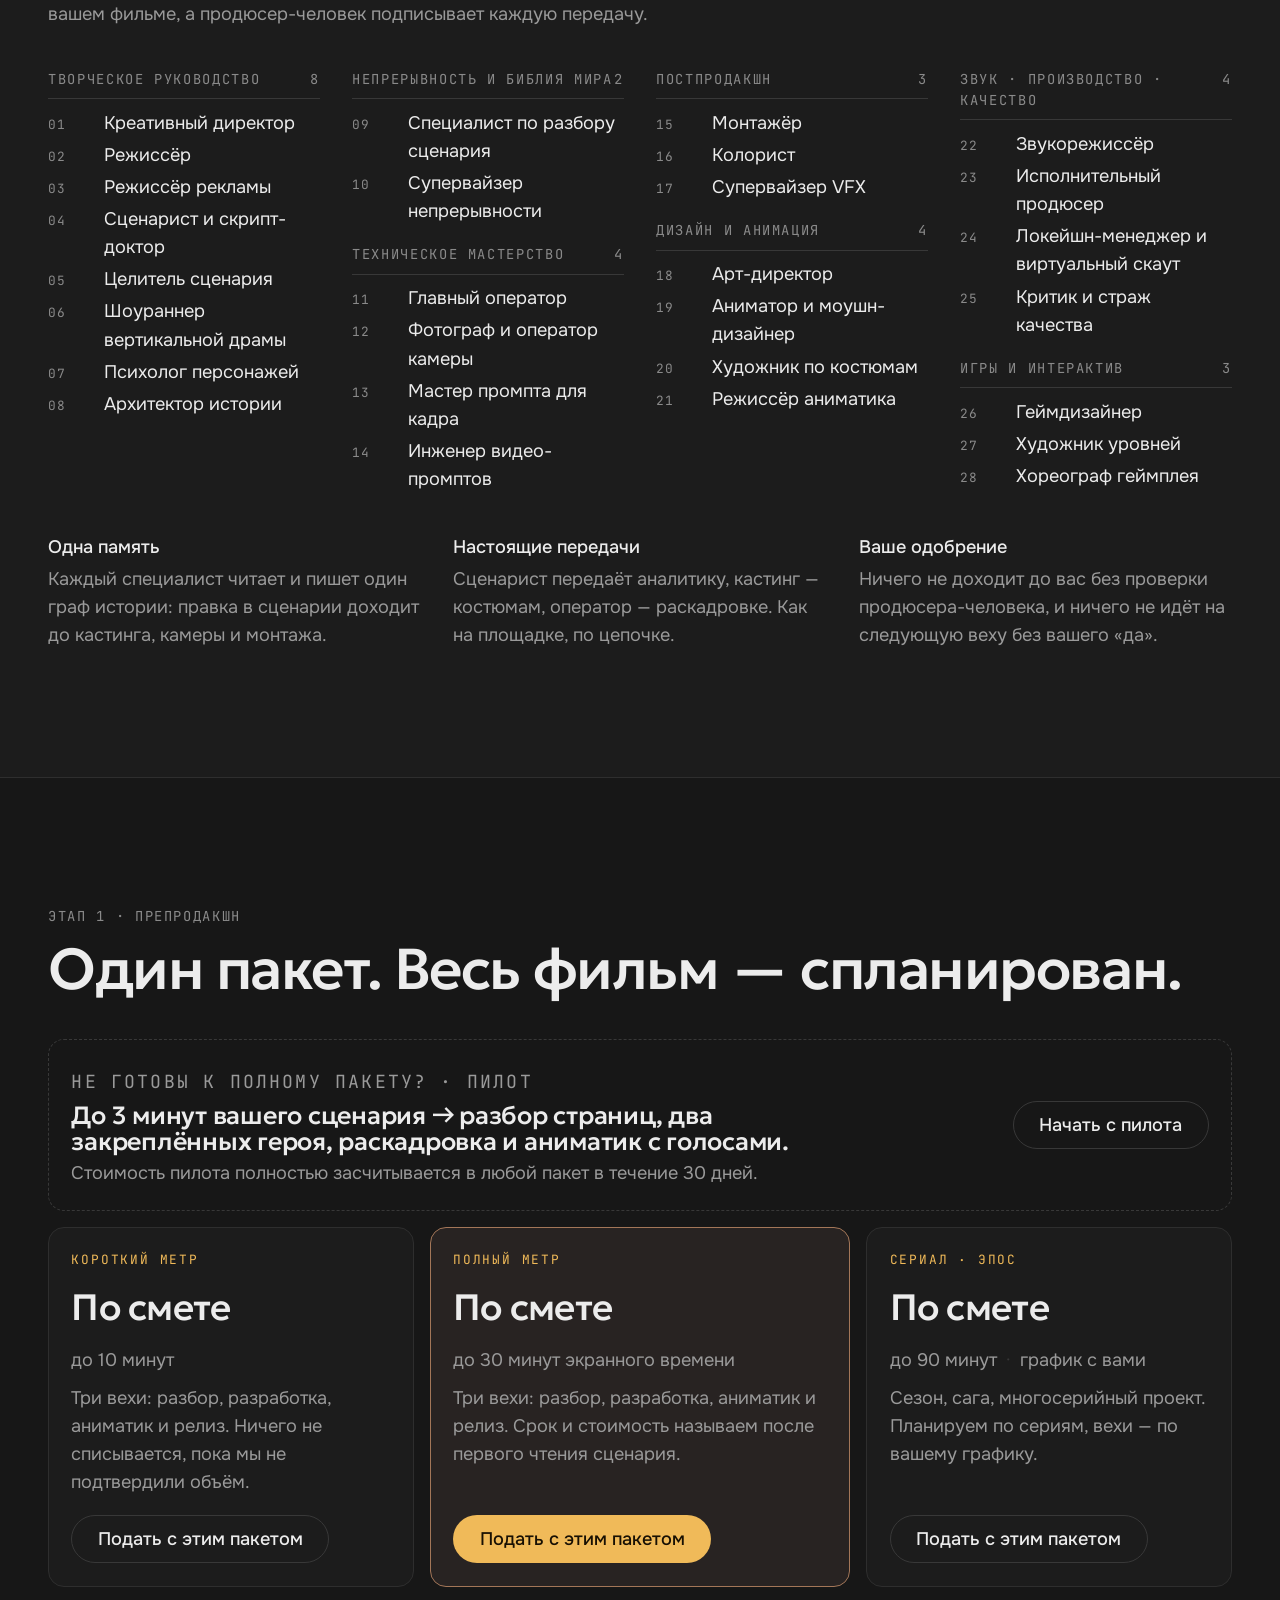
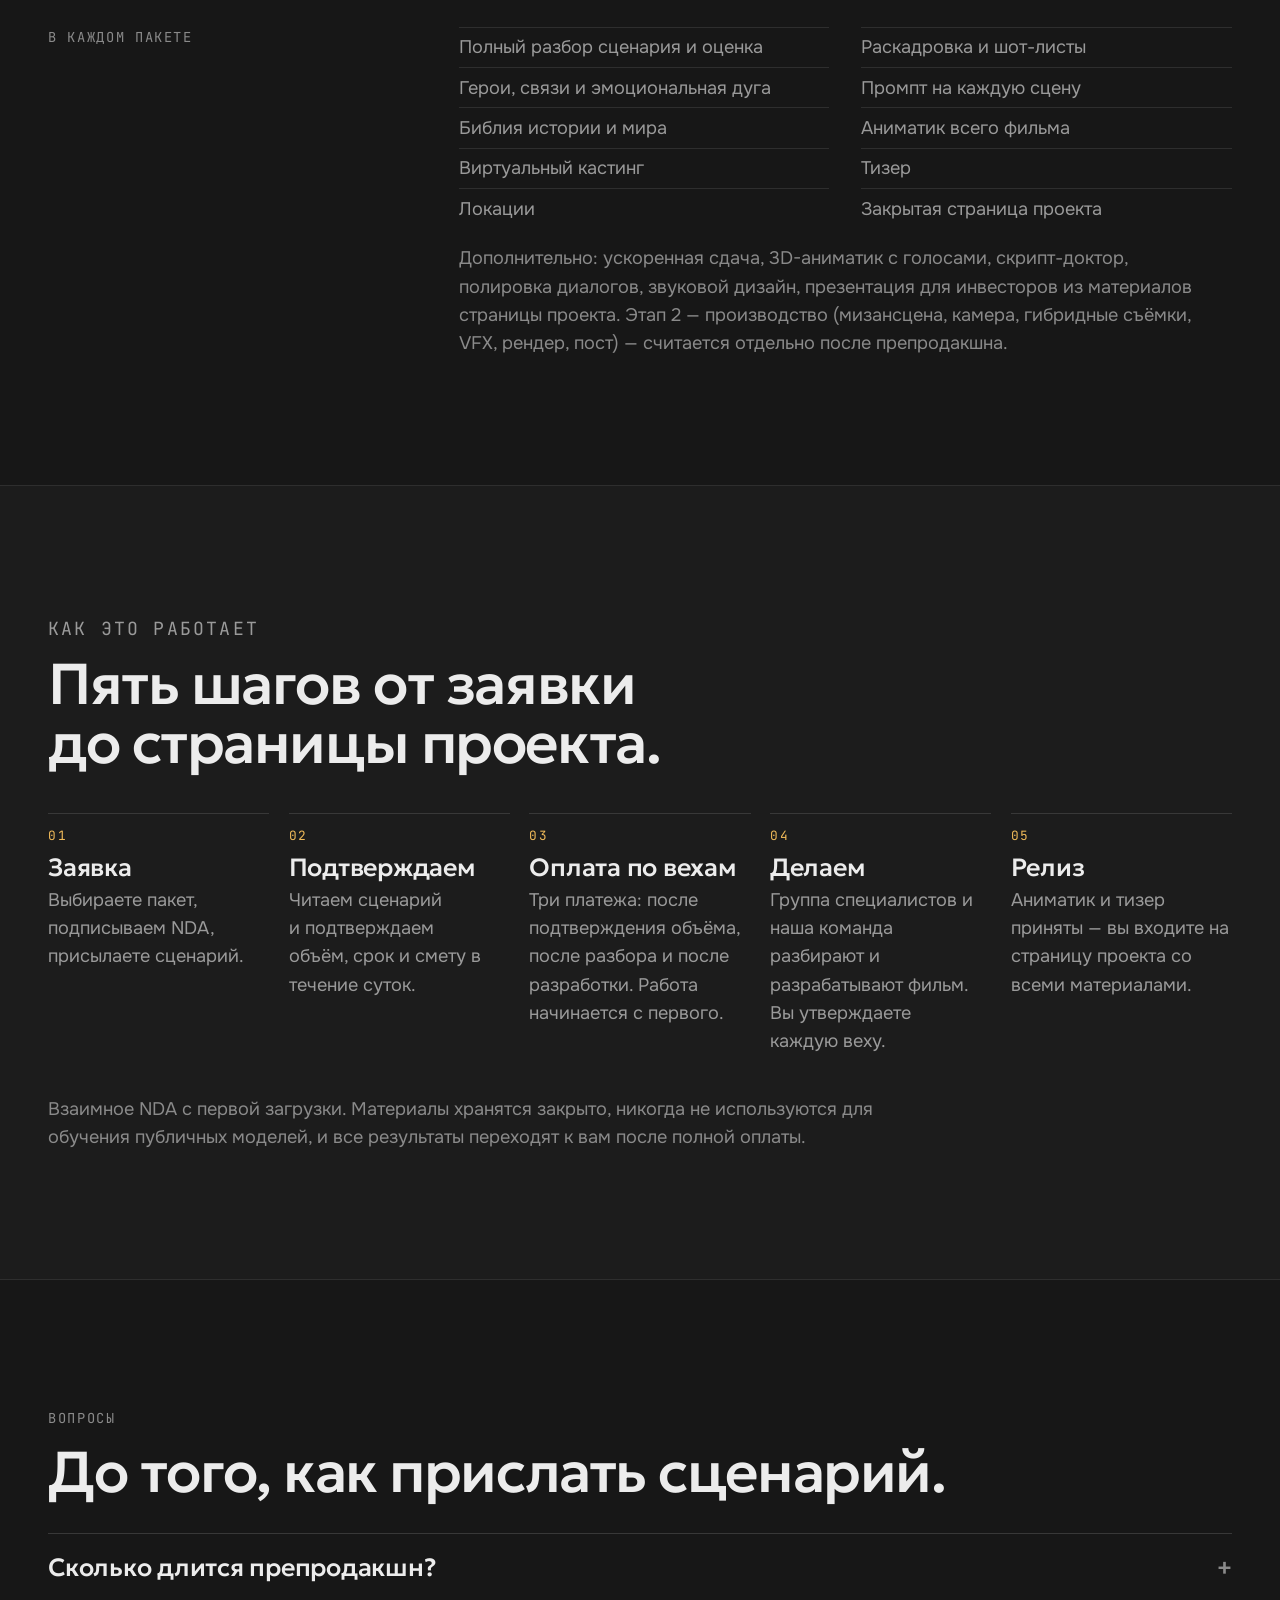
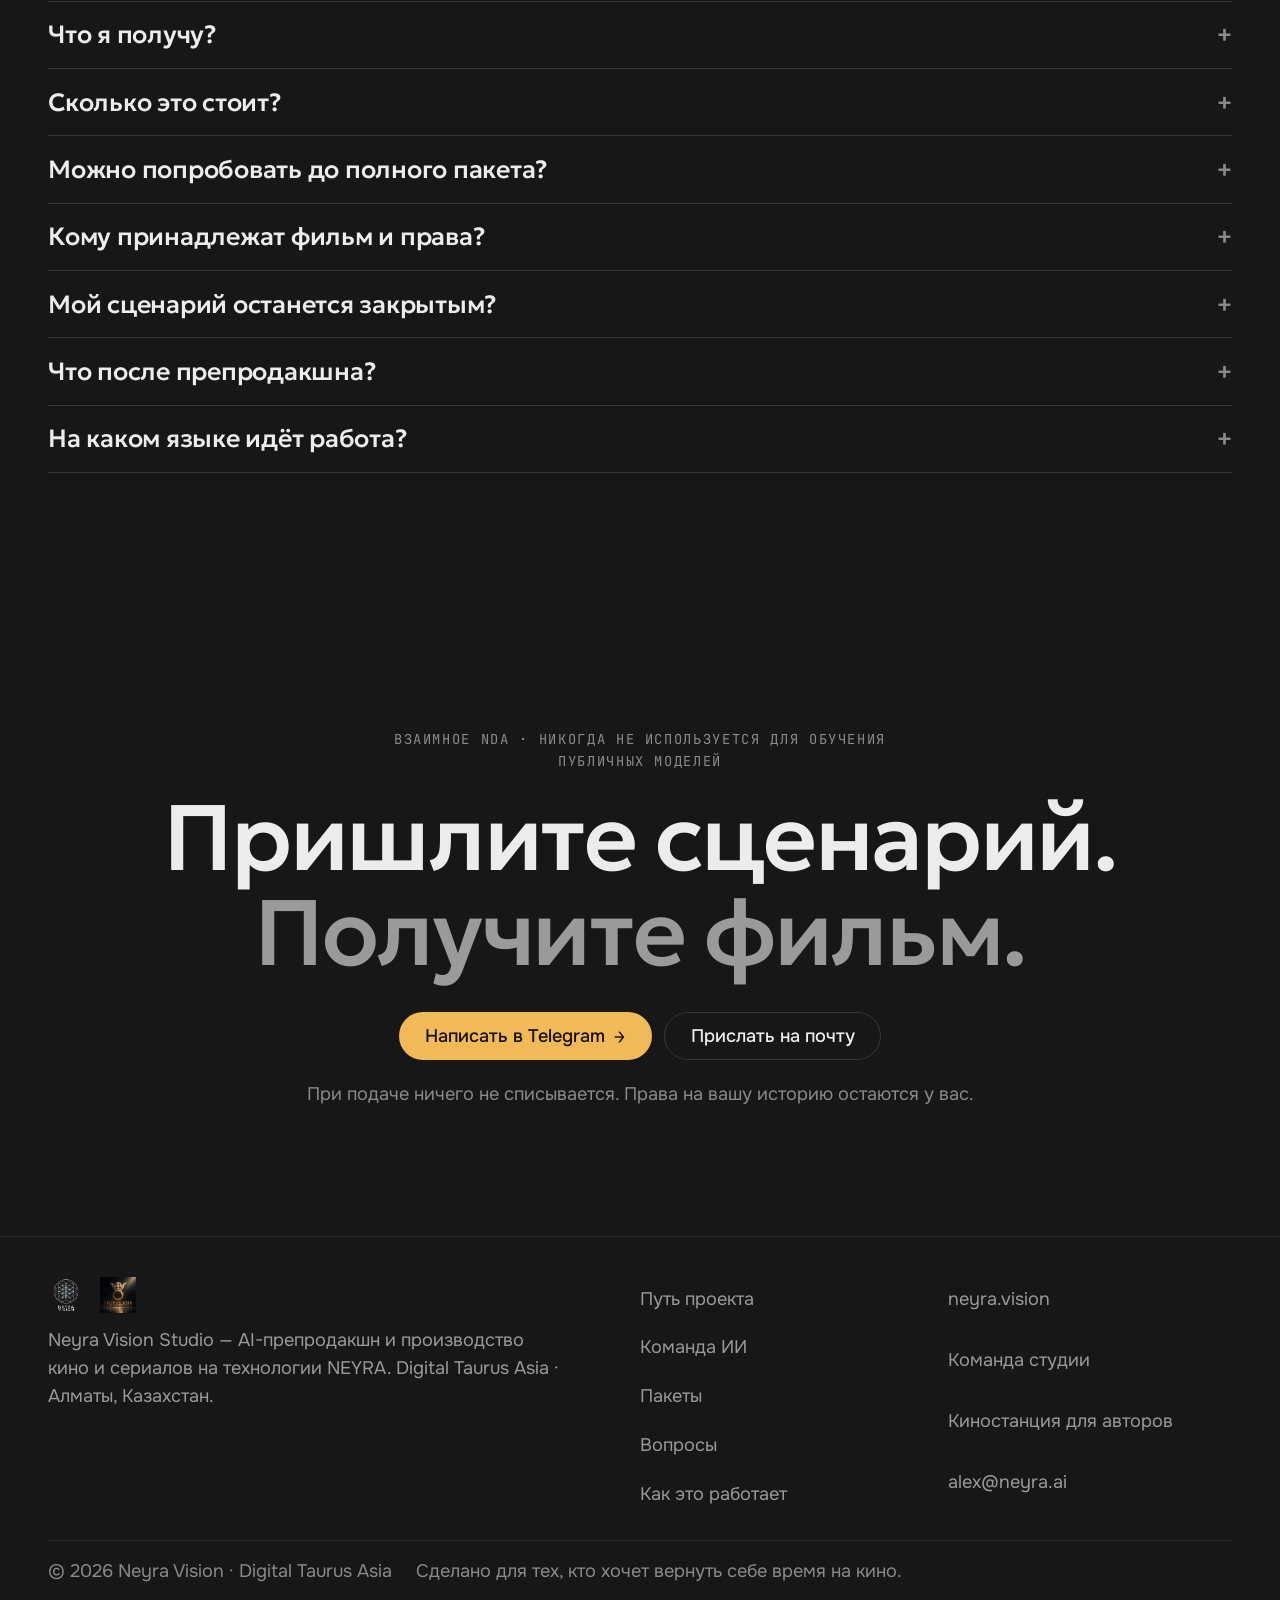
==== commit b0f4490d: "60: токены и пробный вход — кошельки, пробный пакет, списание за вопрос, заявки и начисление, «Попро" ====
--- a/index.html
+++ b/index.html
@@ -255,6 +255,21 @@
 .js [data-reveal].in{opacity:1;transform:none}
 @media (prefers-reduced-motion:reduce){.js [data-reveal]{opacity:1;transform:none;transition:none}*,*::before,*::after{transition:none!important;animation:none!important}.clip:hover .clip__frame img{transform:none}.btn:active{transform:none}.faq details[open] summary::after{transform:none}}
 .grain::after{content:"";position:fixed;inset:0;pointer-events:none;z-index:99;opacity:.045;background-image:url("data:image/svg+xml;utf8,<svg xmlns='http://www.w3.org/2000/svg' width='200' height='200'><filter id='n'><feTurbulence type='fractalNoise' baseFrequency='.9' numOctaves='2' stitchTiles='stitch'/></filter><rect width='100%' height='100%' filter='url(%23n)'/></svg>");mix-blend-mode:overlay}
+/* пробный вход */
+.proba{border:0;border-radius:20px;background:var(--bg-2,#171717);color:var(--text);padding:0;max-width:min(520px,calc(100vw - 32px));width:100%}
+.proba::backdrop{background:rgba(0,0,0,.6)}
+.proba__form,.proba__done{position:relative;padding:28px 28px 24px}
+.proba h2{margin:0 0 .4em;padding-right:44px;font:600 1.5rem/1.15 var(--disp);letter-spacing:-.02em}
+.proba__lead{margin:0 0 1.2rem;color:var(--muted);line-height:1.5}
+.proba label{display:block;font-size:.85rem;color:var(--muted);margin:14px 0 6px}
+.proba input,.proba textarea{width:100%;box-sizing:border-box;background:#262626;border:1px solid transparent;border-radius:12px;color:var(--text);padding:12px 14px;font:inherit}
+.proba input:focus,.proba textarea:focus{outline:none;border-color:var(--muted)}
+.proba textarea{font-family:var(--mono);font-size:.82rem;word-break:break-all;resize:none}
+.proba__actions{display:flex;flex-wrap:wrap;gap:.6rem;margin-top:18px}
+.proba__error{color:#e9a19a;font-size:.9rem;margin:10px 0 0}
+.proba__fine{font-size:.8rem;color:var(--dim);margin:14px 0 0;line-height:1.5}
+.proba__close{position:absolute;top:14px;right:14px;width:36px;height:36px;border-radius:50%;border:0;background:#262626;color:var(--text);font-size:1.2rem;cursor:pointer}
+button.btn{font-family:inherit}
 </style>
 </head>
 <body class="grain">
@@ -301,9 +316,9 @@
     </p>
     <div class="actions">
       <a class="btn btn--main" href="https://t.me/mis_ter_bro"><span class="ru">Прислать сценарий</span><span class="kz">Сценарий жіберу</span> <span class="arr">→</span></a>
-      <a class="btn btn--ghost" href="studio/#/studio/overview"><span class="ru">Открыть демопроект</span><span class="kz">Деможобаны ашу</span></a>
-    </div>
-    <p class="trust"><span class="ru">Первое чтение — бесплатно. Продюсер отвечает в течение суток.</span><span class="kz">Алғашқы оқу — тегін. Продюсер бір тәулік ішінде жауап береді.</span></p>
+      <button class="btn btn--ghost" type="button" data-proba><span class="ru">Попробовать бесплатно</span><span class="kz">Тегін байқап көру</span></button>
+    </div>
+    <p class="trust"><span class="ru">Первое чтение — бесплатно. Пробный доступ — сразу, с пакетом токенов на вопросы помощнику.</span><span class="kz">Алғашқы оқу — тегін. Сынақ қолжетімділік — бірден, көмекшіге сұрақтарға токен пакетімен.</span></p>
 
     <figure class="monitor" aria-label="Кадр из аниматика">
       <img src="assets/kadr-aul-leto.jpg" width="1600" height="893" alt="Кадр: казахский аул летом, золотой свет" fetchpriority="high">
@@ -712,6 +727,64 @@
   <a class="btn btn--main" href="https://t.me/mis_ter_bro"><span class="ru">Прислать сценарий</span><span class="kz">Сценарий жіберу</span> <span class="arr">→</span></a>
 </div>
 
+<dialog id="proba" class="proba" aria-labelledby="proba-title">
+  <form method="dialog" class="proba__form" id="proba-form" novalidate>
+    <button type="button" class="proba__close" data-proba-close aria-label="Закрыть">×</button>
+    <h2 id="proba-title"><span class="ru">Попробовать бесплатно</span><span class="kz">Тегін байқап көру</span></h2>
+    <p class="proba__lead"><span class="ru">Свой проект, окно команды и помощник NEYRA с пробным пакетом токенов. Ключ придёт на экран сразу.</span><span class="kz">Өз жобаңыз, команда терезесі және сынақ токен пакеті бар NEYRA көмекшісі. Кілт бірден экранға шығады.</span></p>
+    <label for="proba-name"><span class="ru">Как вас зовут</span><span class="kz">Атыңыз</span></label>
+    <input id="proba-name" name="name" required maxlength="80" autocomplete="name">
+    <label for="proba-email">E-mail</label>
+    <input id="proba-email" name="email" type="email" required maxlength="254" autocomplete="email">
+    <p class="proba__error" data-proba-error hidden></p>
+    <div class="proba__actions">
+      <button class="btn btn--main" type="submit" data-proba-submit><span class="ru">Получить доступ</span><span class="kz">Қолжетімділік алу</span></button>
+    </div>
+    <p class="proba__fine"><span class="ru">Один пробный доступ на один e-mail. Ключ показываем один раз — сохраните его.</span><span class="kz">Бір e-mail-ге бір сынақ қолжетімділік. Кілт бір рет көрсетіледі — сақтап қойыңыз.</span></p>
+  </form>
+  <div class="proba__done" id="proba-done" hidden>
+    <button type="button" class="proba__close" data-proba-close aria-label="Закрыть">×</button>
+    <h2><span class="ru">Доступ готов</span><span class="kz">Қолжетімділік дайын</span></h2>
+    <p class="proba__lead"><span class="ru">На счёте</span><span class="kz">Шотта</span> <b data-proba-tokeny></b> <span class="ru">токенов. Ваш ключ:</span><span class="kz">токен. Кілтіңіз:</span></p>
+    <textarea readonly rows="3" data-proba-key spellcheck="false"></textarea>
+    <div class="proba__actions">
+      <a class="btn btn--main" data-proba-open href="studio/"><span class="ru">Открыть окно проекта</span><span class="kz">Жоба терезесін ашу</span> <span class="arr">→</span></a>
+      <button type="button" class="btn btn--ghost" data-proba-copy><span class="ru">Скопировать ключ</span><span class="kz">Кілтті көшіру</span></button>
+    </div>
+    <p class="proba__fine"><span class="ru">Ключ уже сохранён в этом браузере. На другом устройстве введите его в окне: меню слева внизу → «Сервер и ключ».</span><span class="kz">Кілт осы браузерде сақталды. Басқа құрылғыда оны терезеде енгізіңіз: сол жақ төмендегі мәзір → «Сервер мен кілт».</span></p>
+  </div>
+</dialog>
+<script>
+(function(){
+  var API=(location.hostname==='localhost'||location.hostname==='127.0.0.1')?'http://127.0.0.1:8770':'https://api.studio.neyra.vision';
+  var dlg=document.getElementById('proba'); if(!dlg||!dlg.showModal) return;
+  var form=document.getElementById('proba-form'), done=document.getElementById('proba-done'), err=dlg.querySelector('[data-proba-error]');
+  document.querySelectorAll('[data-proba]').forEach(function(b){b.addEventListener('click',function(){form.hidden=false;done.hidden=true;err.hidden=true;dlg.showModal();dlg.querySelector('#proba-name').focus();});});
+  dlg.querySelectorAll('[data-proba-close]').forEach(function(b){b.addEventListener('click',function(){dlg.close();});});
+  dlg.addEventListener('click',function(e){if(e.target===dlg)dlg.close();});
+  form.addEventListener('submit',function(e){
+    e.preventDefault(); err.hidden=true;
+    var name=form.name.value.trim(), email=form.email.value.trim();
+    if(!name||!/^[^\s@<>]+@[^\s@<>]+\.[^\s@<>]+$/.test(email)){err.textContent='Нужны имя и настоящий e-mail.';err.hidden=false;return;}
+    var btn=form.querySelector('[data-proba-submit]'); btn.disabled=true;
+    fetch(API+'/api/proba',{method:'POST',headers:{'Content-Type':'application/json'},body:JSON.stringify({name:name,email:email})})
+      .then(function(r){return r.json().then(function(j){return {ok:r.ok,j:j};});})
+      .then(function(res){
+        if(!res.ok){throw new Error((res.j&&res.j.error&&res.j.error.message)||'Сервер не ответил.');}
+        var d=res.j.data;
+        try{localStorage.setItem('neyra-vision-server-settings-v1',JSON.stringify({url:API,key:d.key}));}catch(x){}
+        dlg.querySelector('[data-proba-key]').value=d.key;
+        dlg.querySelector('[data-proba-tokeny]').textContent=d.tokeny&&d.tokeny.balance;
+        dlg.querySelector('[data-proba-open]').setAttribute('href','studio/?klyuch='+encodeURIComponent(d.key)+'#/studio/overview');
+        form.hidden=true; done.hidden=false;
+      })
+      .catch(function(x){err.textContent=x.message||'Не получилось. Попробуйте ещё раз или напишите продюсеру.';err.hidden=false;})
+      .then(function(){btn.disabled=false;});
+  });
+  var copy=dlg.querySelector('[data-proba-copy]');
+  copy.addEventListener('click',function(){var ta=dlg.querySelector('[data-proba-key]');ta.select();try{navigator.clipboard.writeText(ta.value);}catch(x){document.execCommand('copy');}copy.querySelector('.ru').textContent='Скопировано';});
+})();
+</script>
 <script>
 (function(){
   var root=document.documentElement;
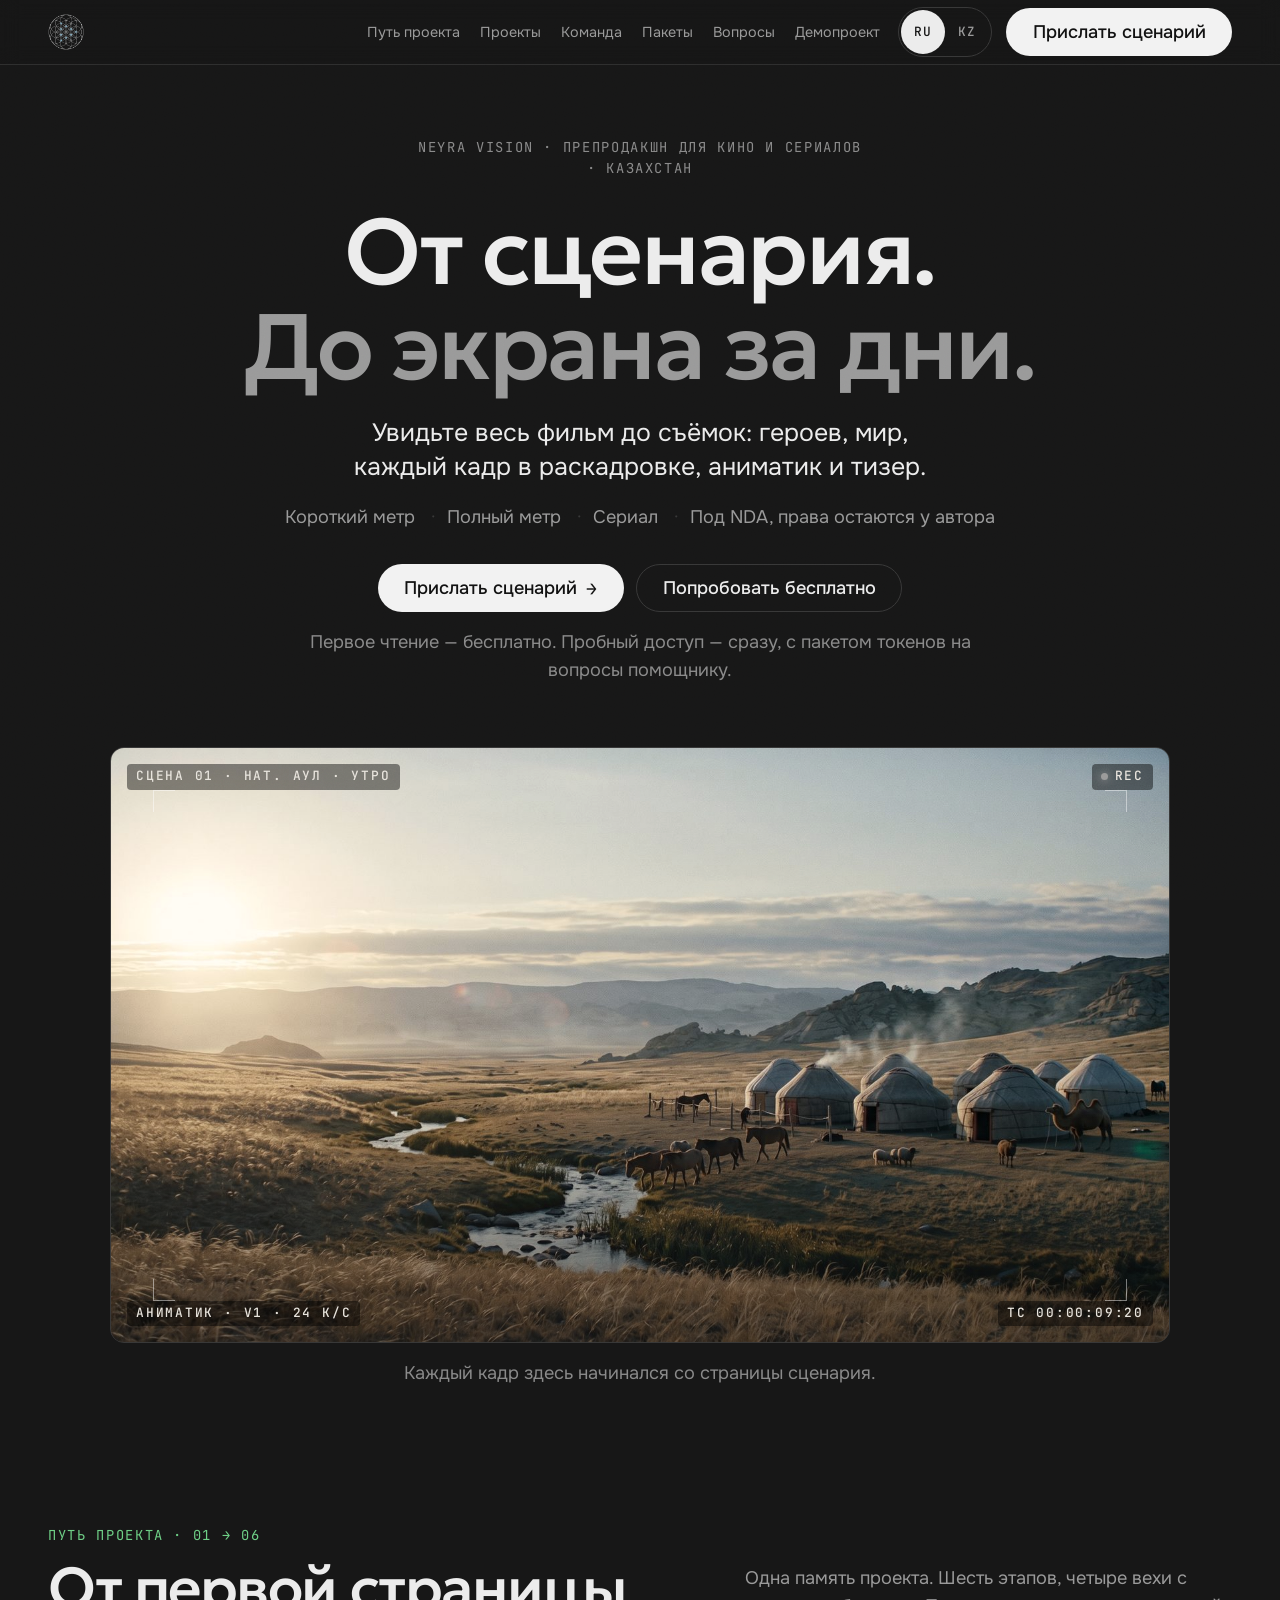
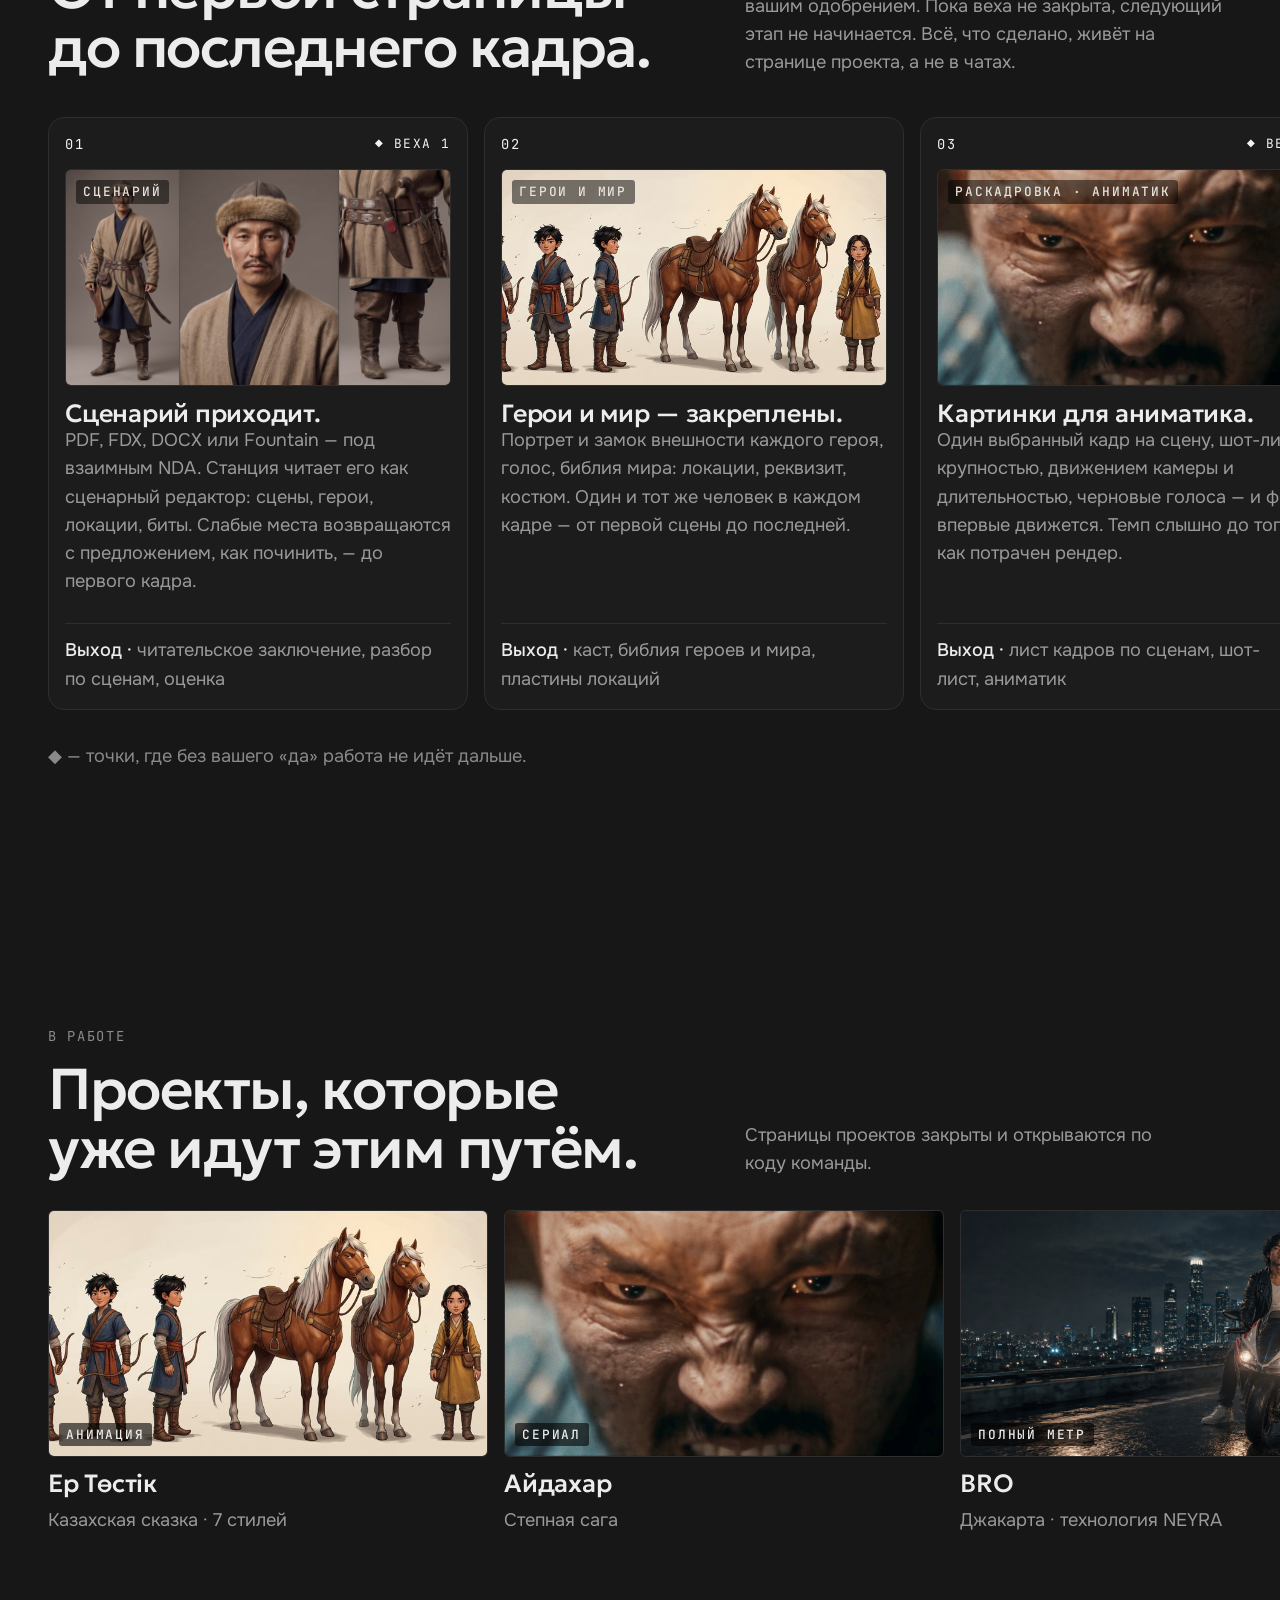
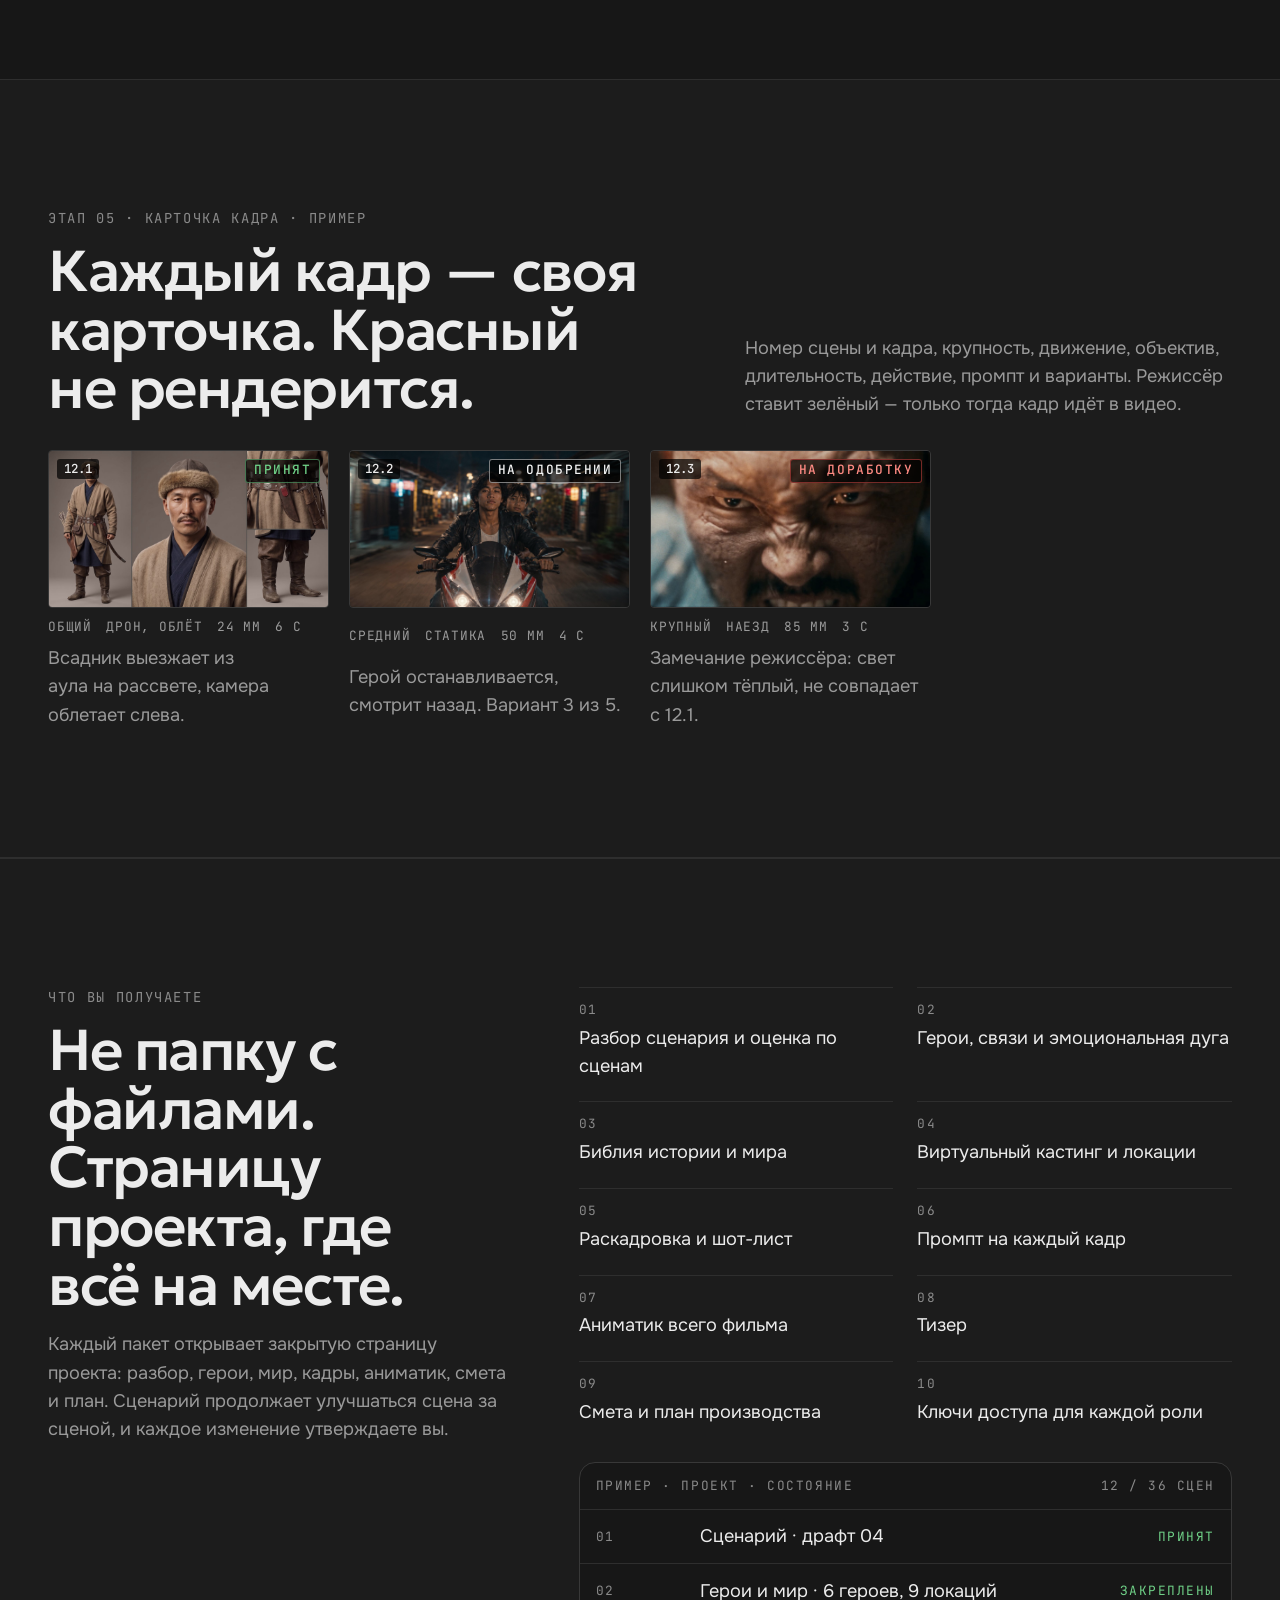
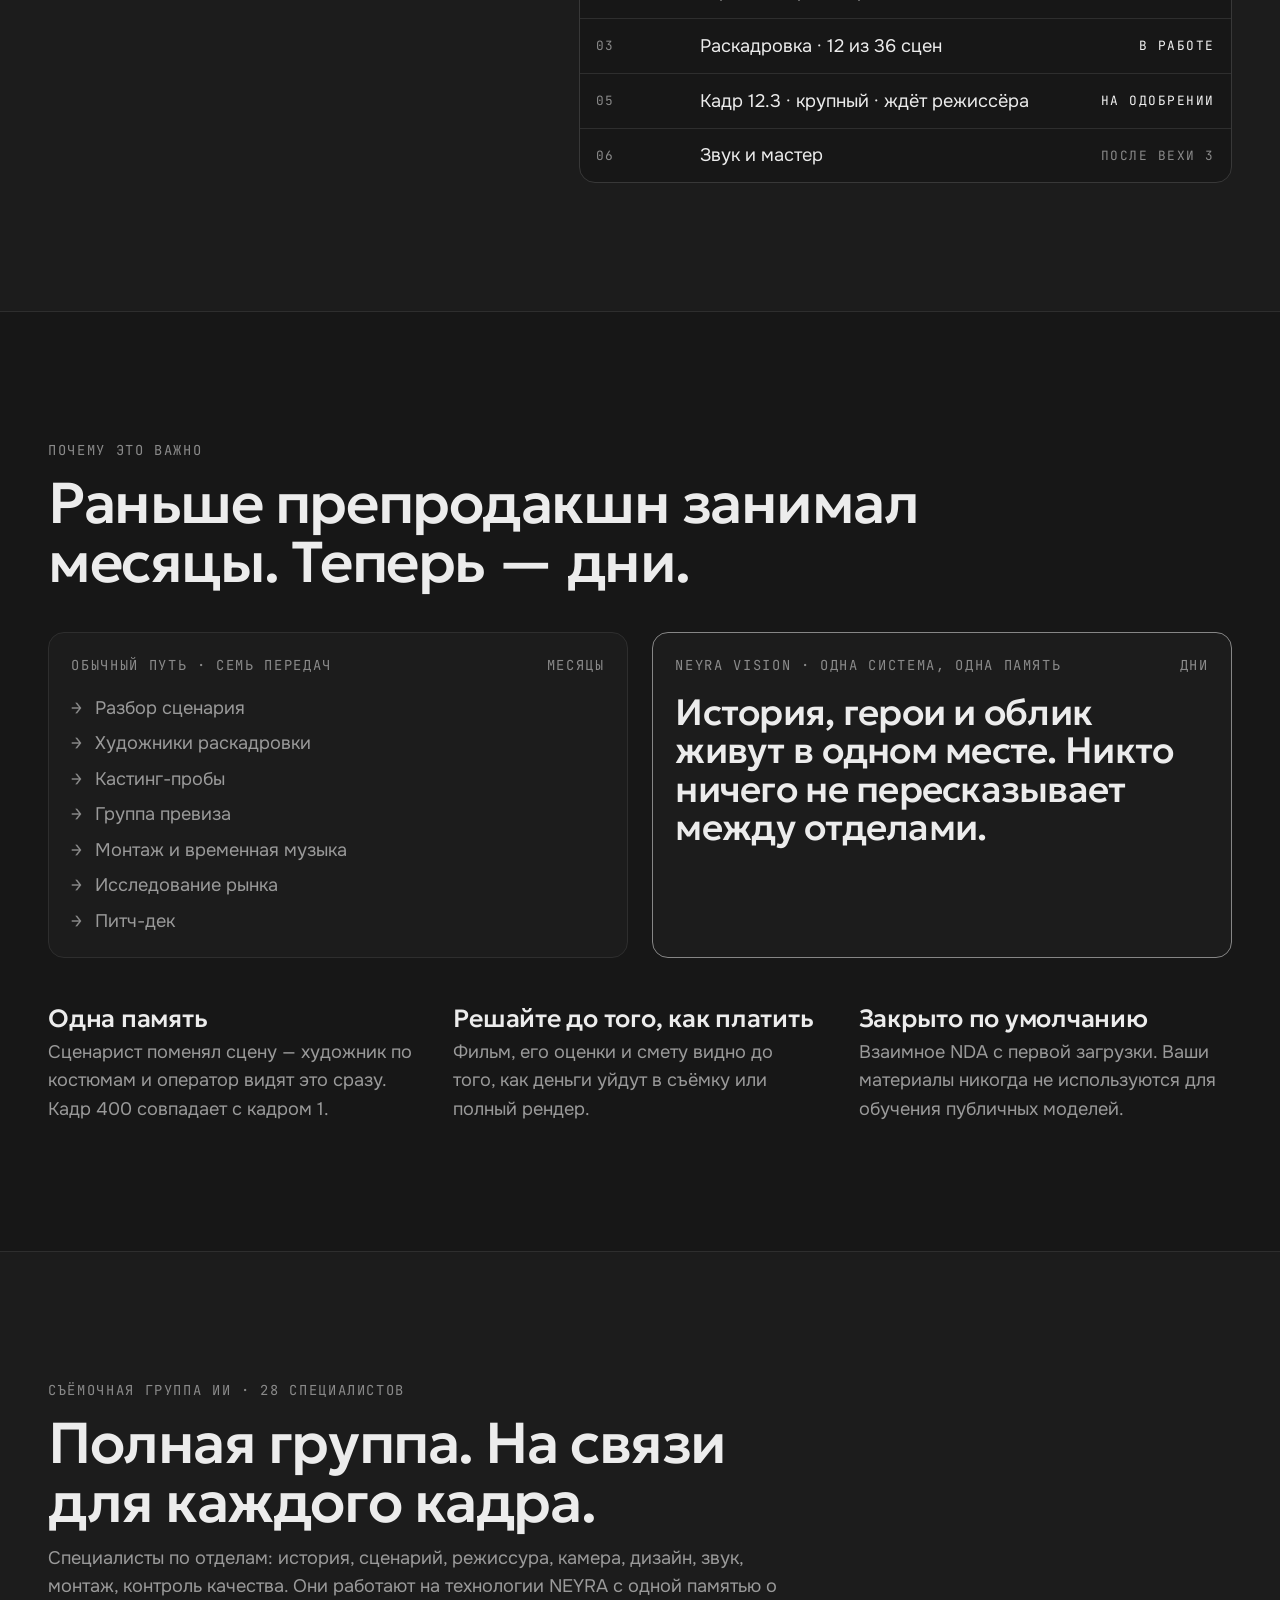
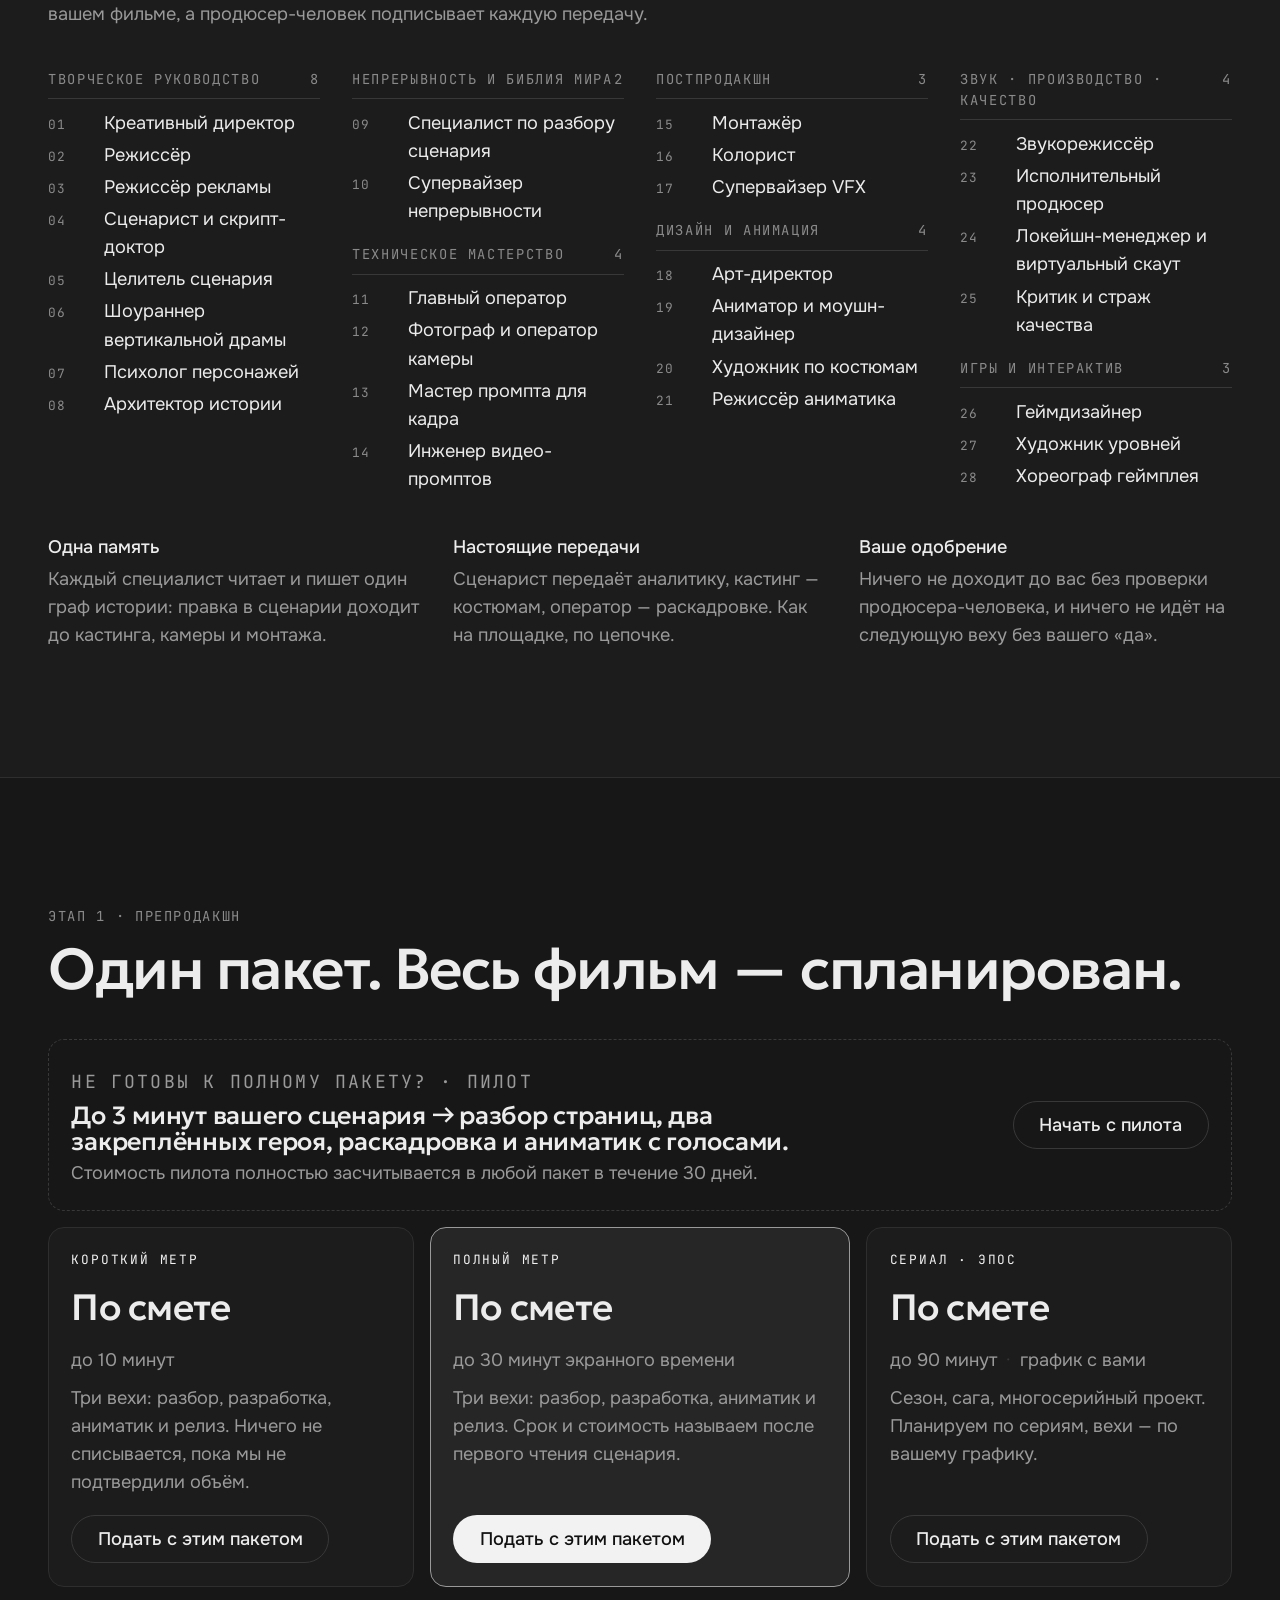
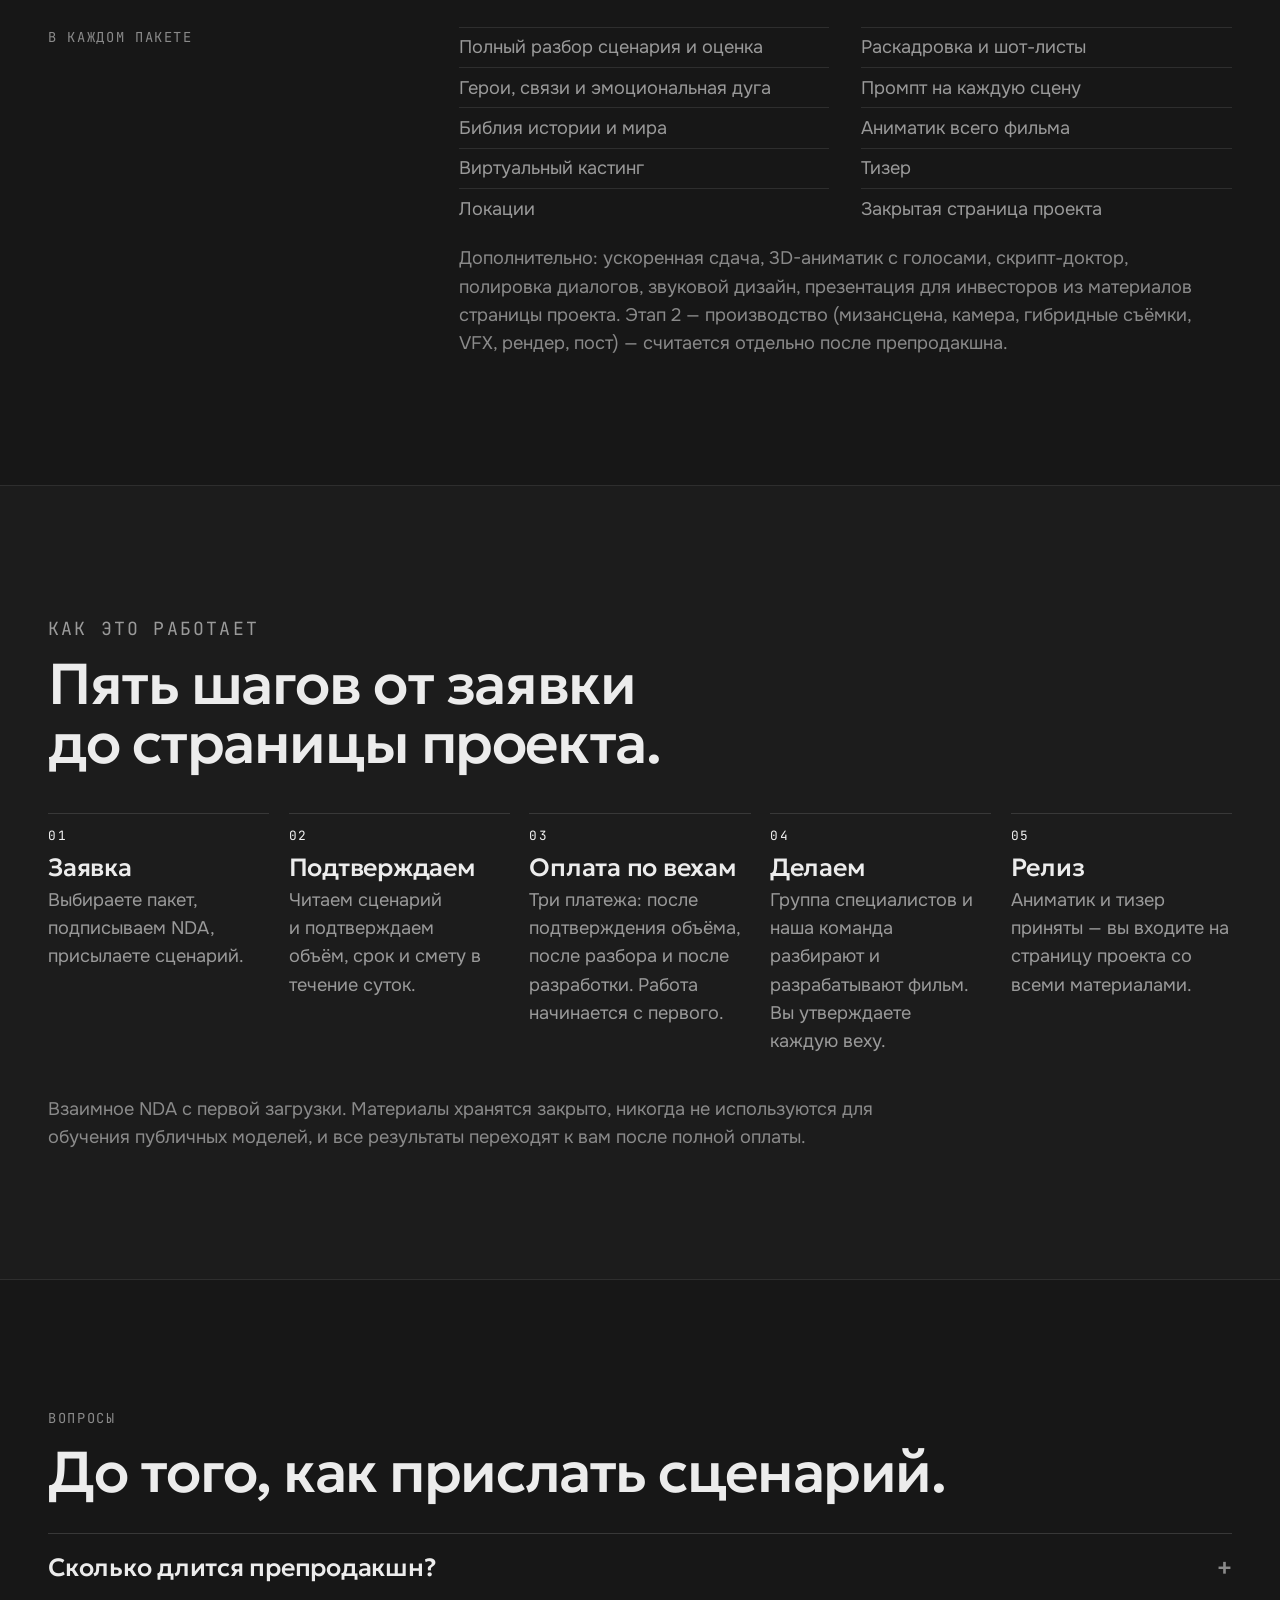
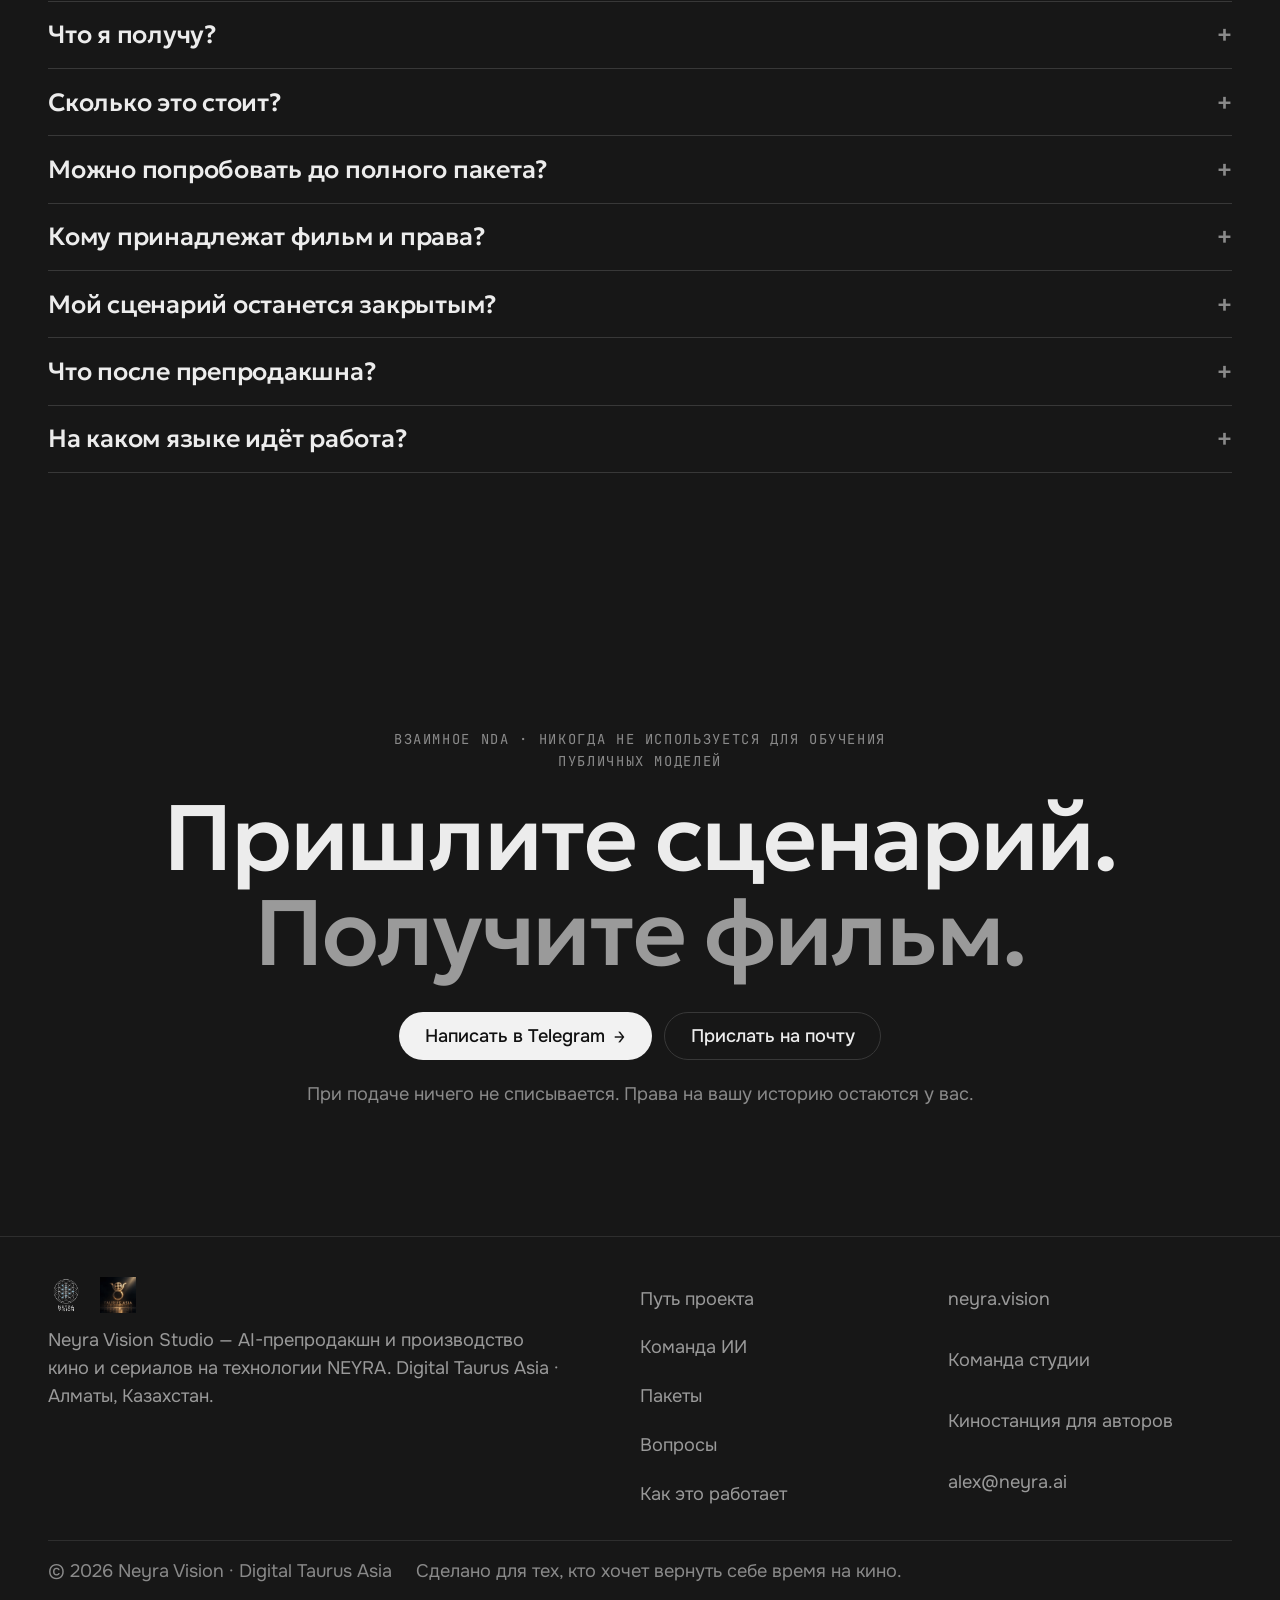
==== commit c388f67e: "63: монохром — только чёрное, белое, серое (Codex: окно и прототипы; Claude: главная) Co-Authored-By" ====
--- a/index.html
+++ b/index.html
@@ -27,10 +27,10 @@
   --text:#ececec;
   --muted:#9a9a9a;
   --dim:#8a8a8a;
-  --accent:oklch(0.82 0.13 80);
-  --accent-ink:oklch(0.18 0.03 80);
+  --accent:#f2f2f2;
+  --accent-ink:#111;
   --ok:oklch(0.78 0.14 150);
-  --rec:oklch(0.65 0.20 25);
+  --rec:#9a9a9a;
   --disp:"Geologica","Onest",system-ui,sans-serif;
   --body:"Onest",system-ui,sans-serif;
   --mono:"JetBrains Mono",ui-monospace,Menlo,monospace;
@@ -266,7 +266,7 @@
 .proba input:focus,.proba textarea:focus{outline:none;border-color:var(--muted)}
 .proba textarea{font-family:var(--mono);font-size:.82rem;word-break:break-all;resize:none}
 .proba__actions{display:flex;flex-wrap:wrap;gap:.6rem;margin-top:18px}
-.proba__error{color:#e9a19a;font-size:.9rem;margin:10px 0 0}
+.proba__error{color:#ececec;font-size:.9rem;margin:10px 0 0}
 .proba__fine{font-size:.8rem;color:var(--dim);margin:14px 0 0;line-height:1.5}
 .proba__close{position:absolute;top:14px;right:14px;width:36px;height:36px;border-radius:50%;border:0;background:#262626;color:var(--text);font-size:1.2rem;cursor:pointer}
 button.btn{font-family:inherit}
